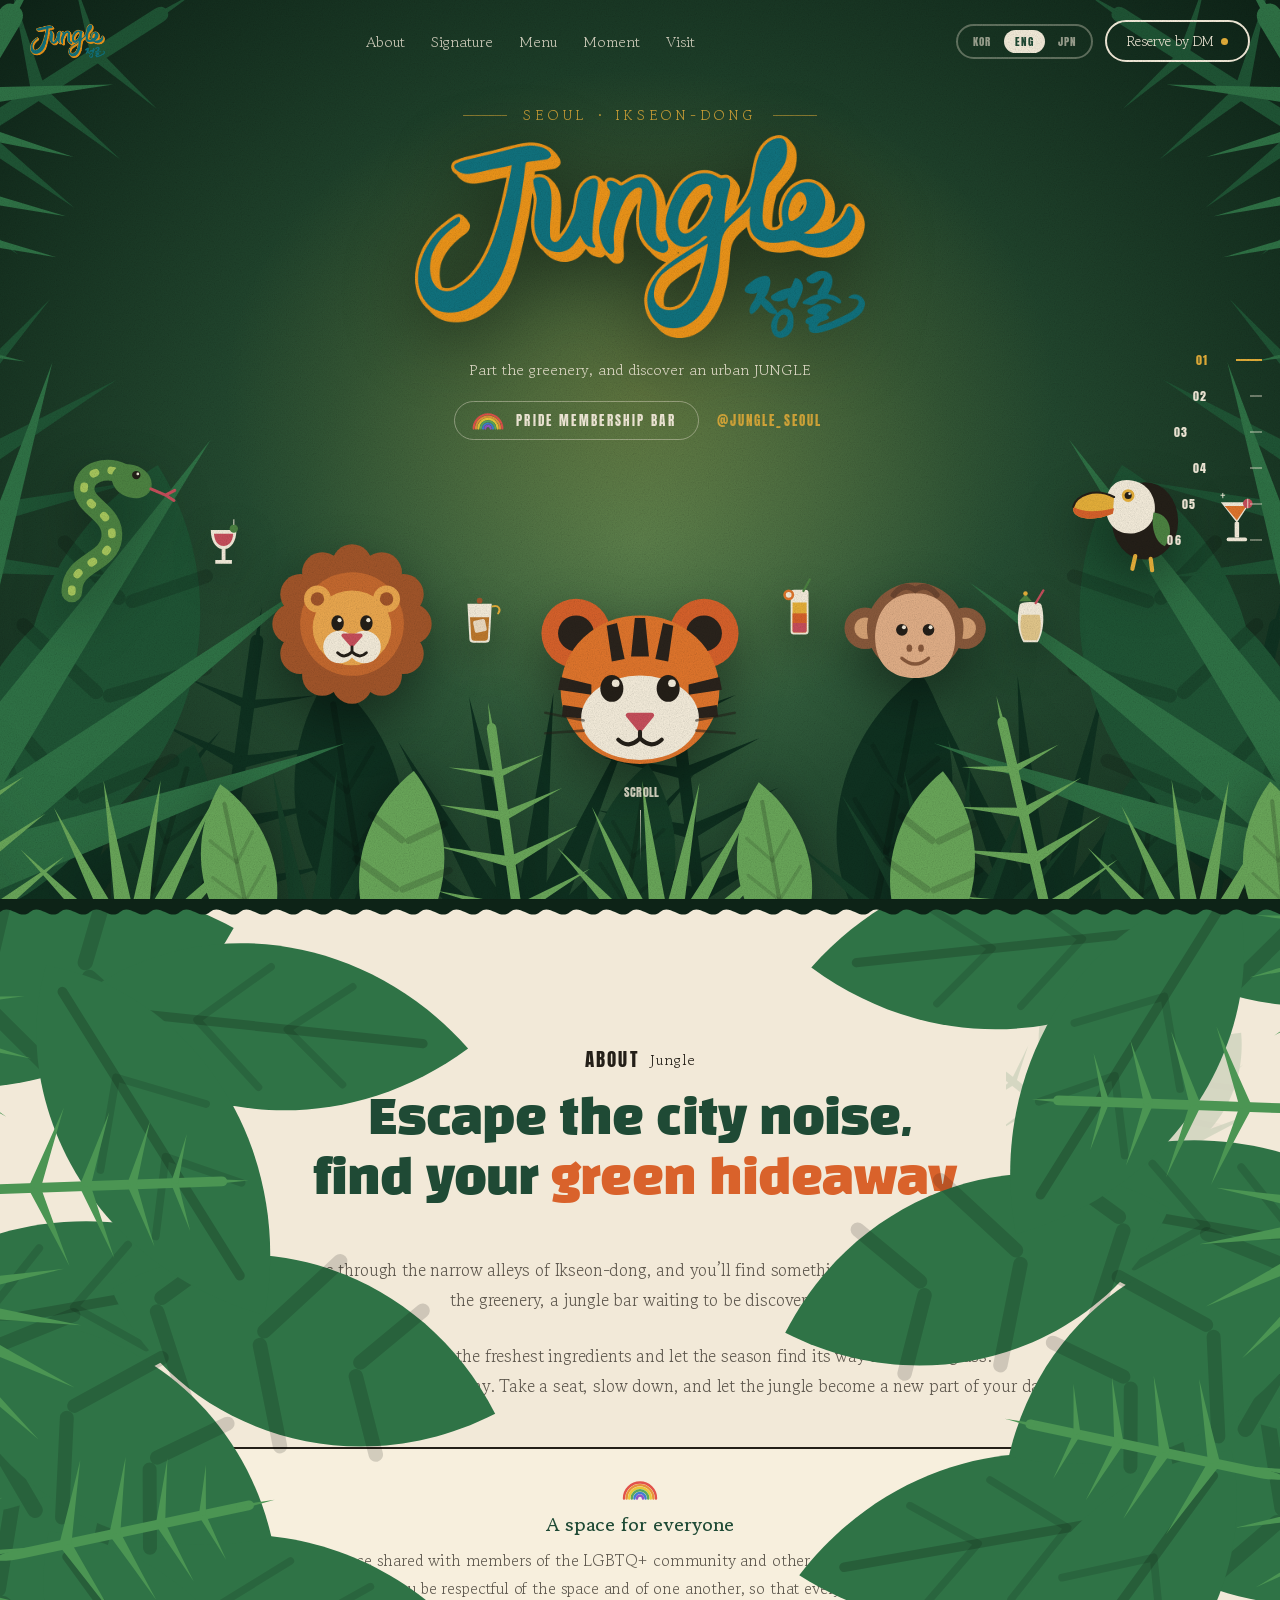
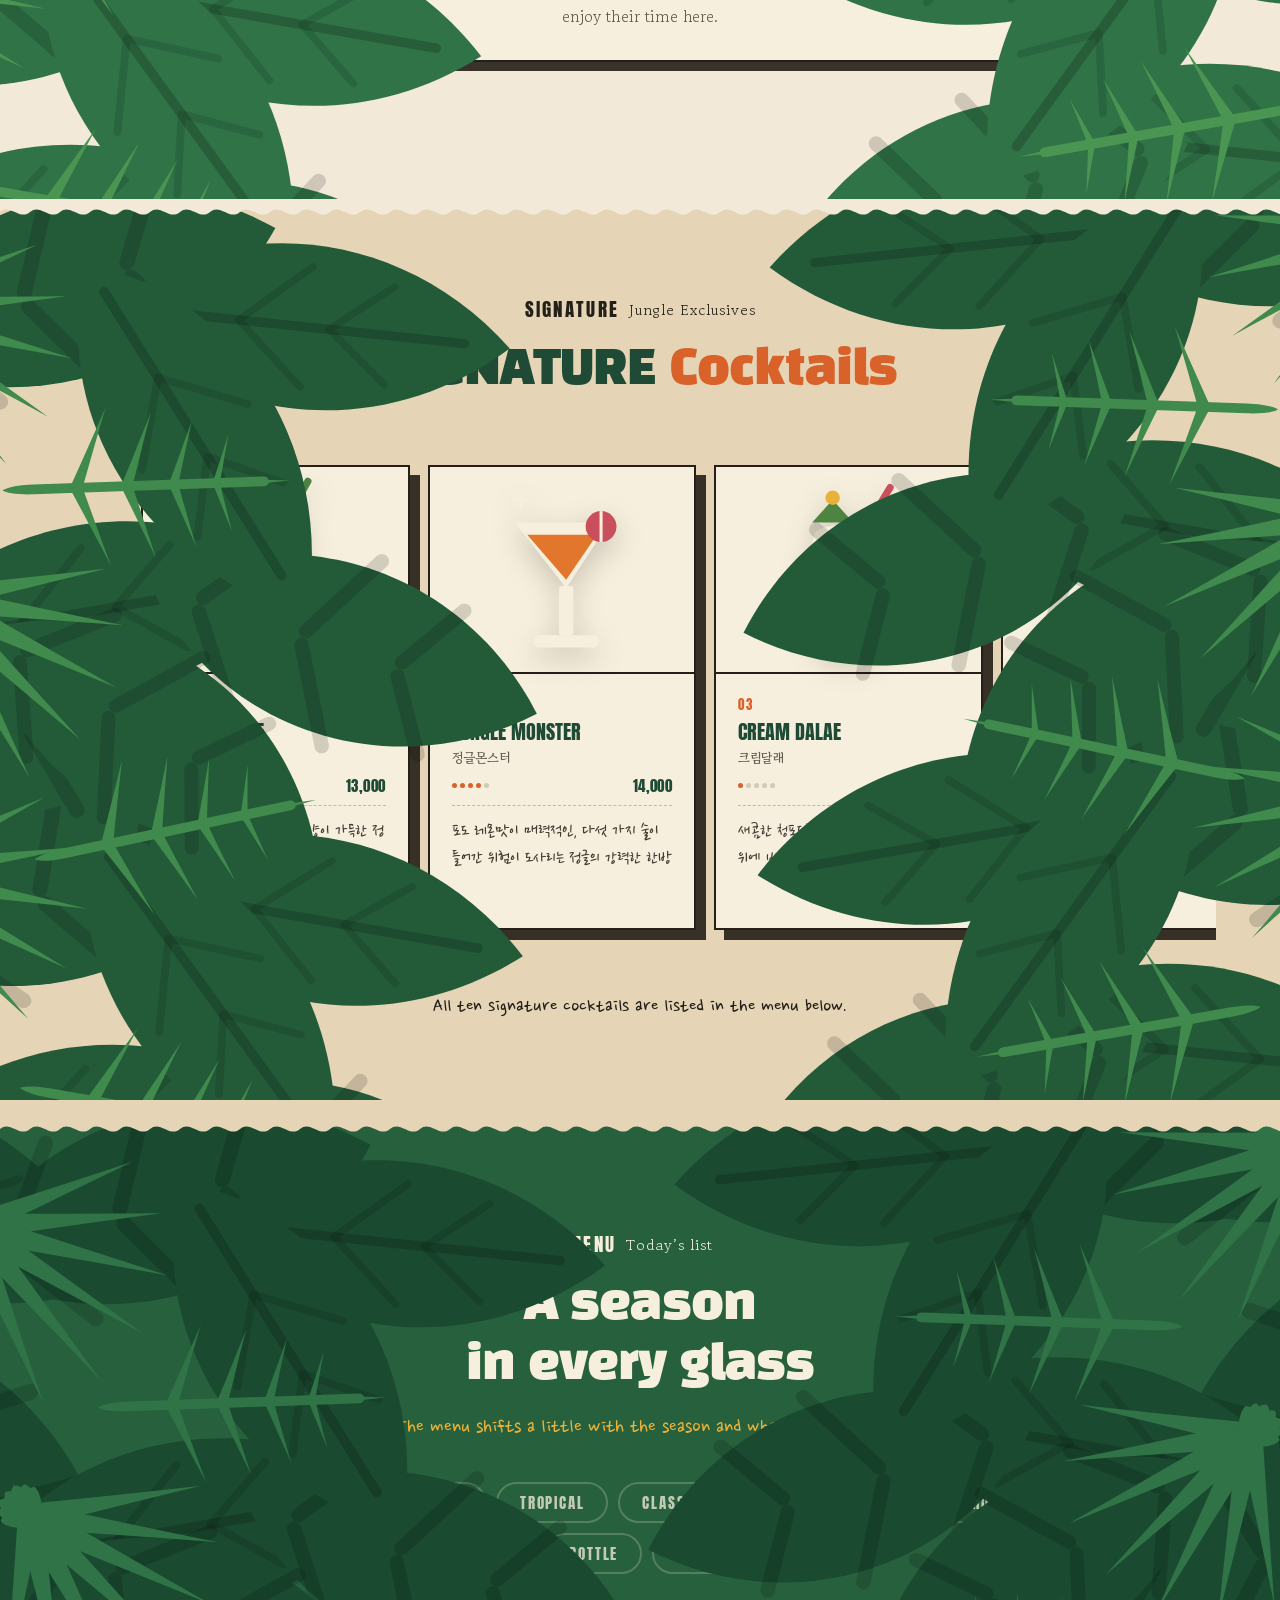
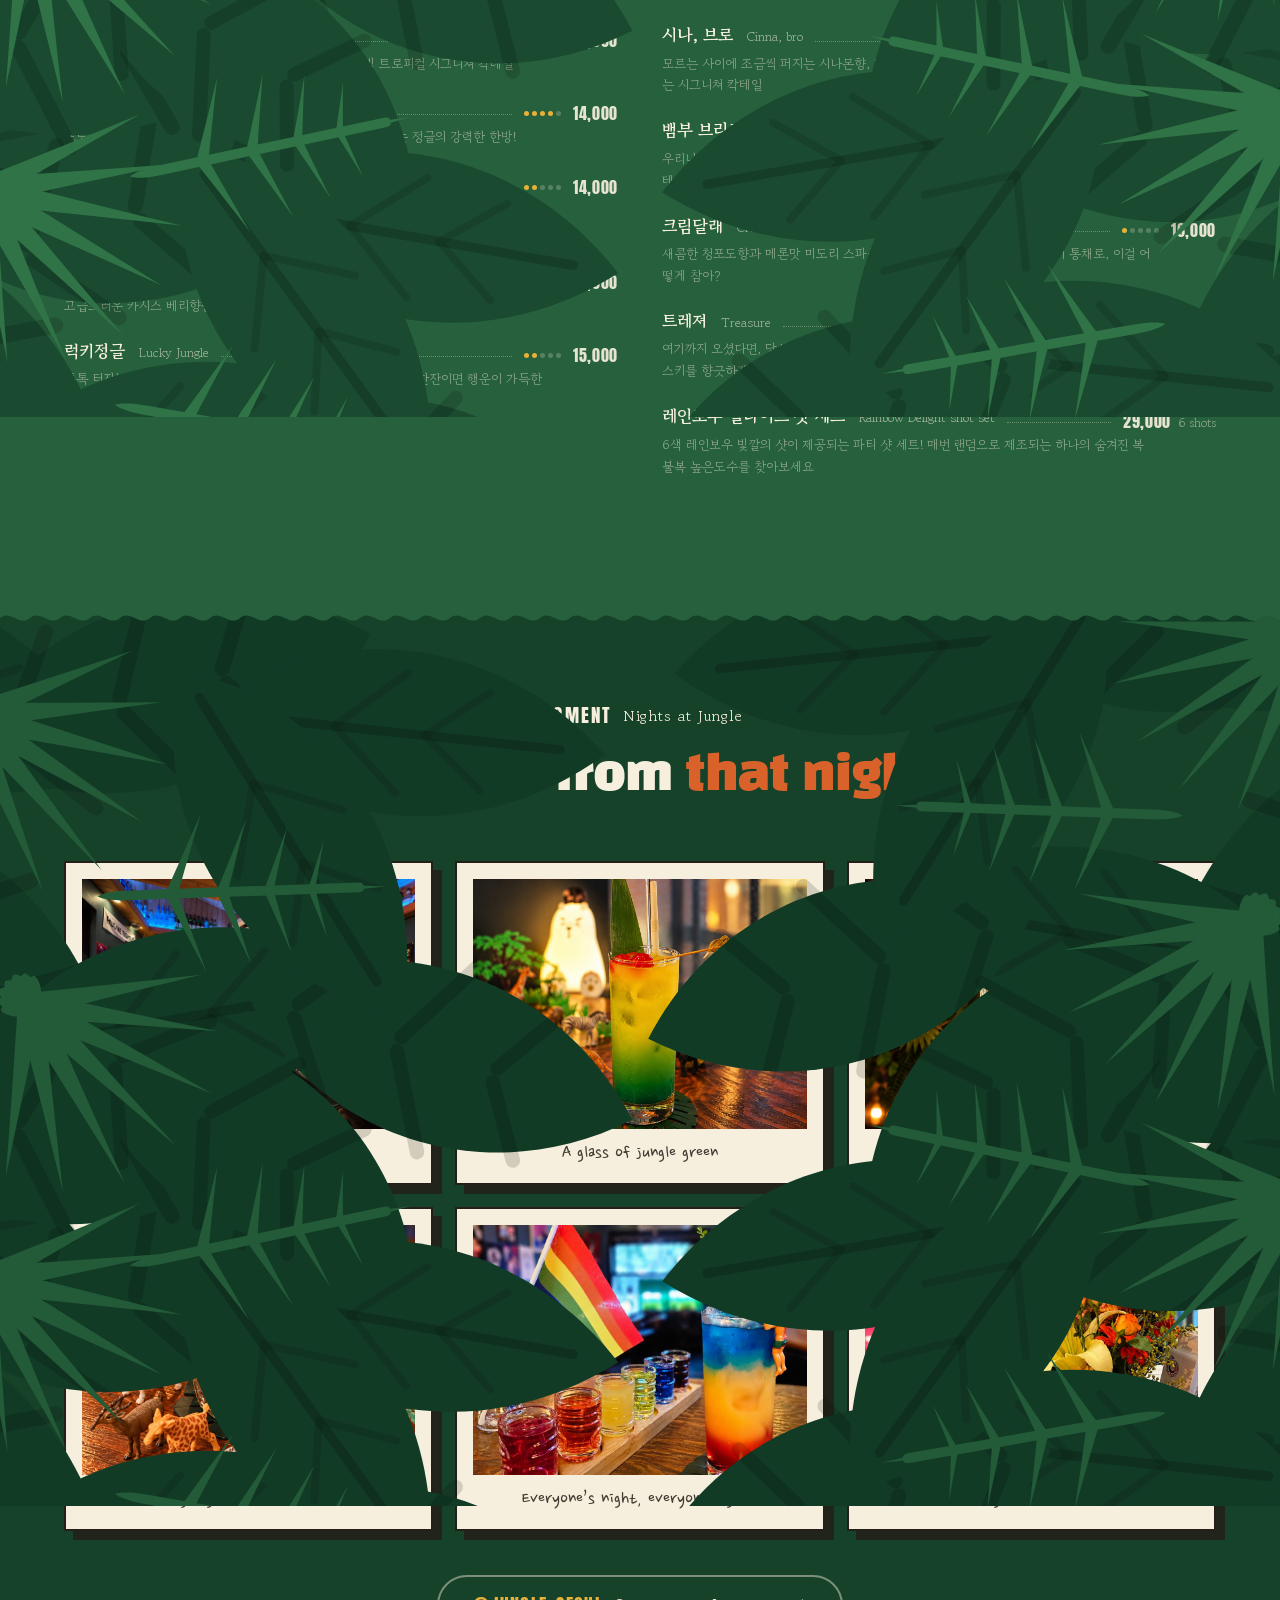
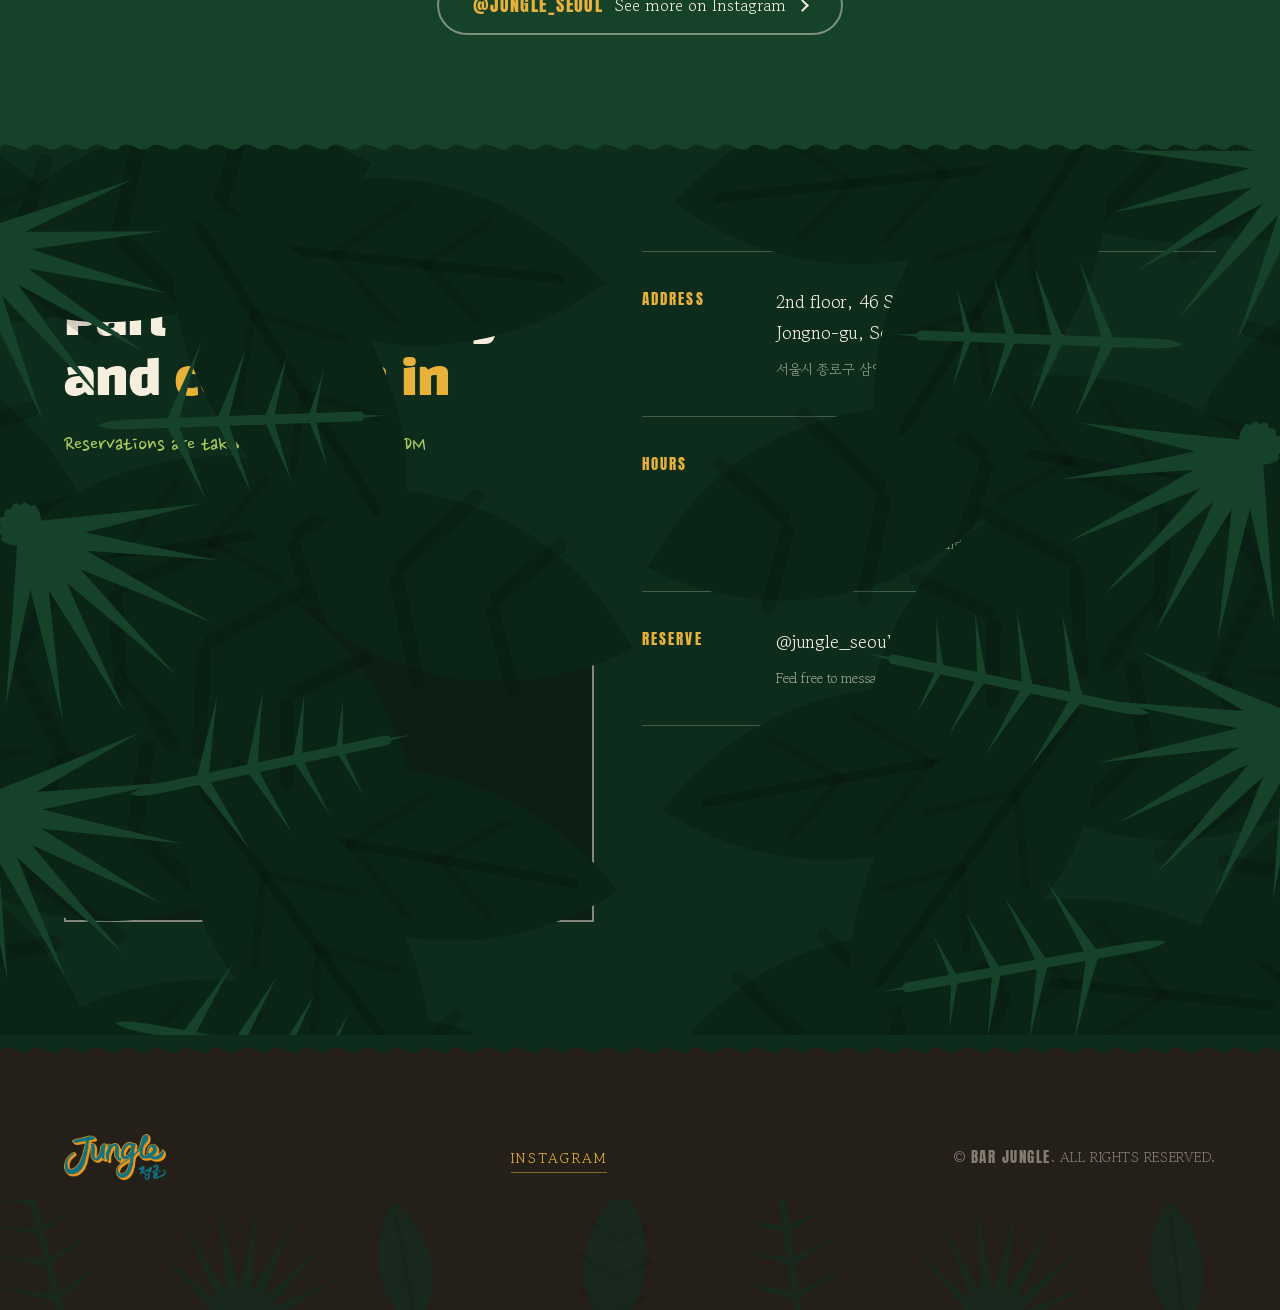
==== index.html @ 6f5f05a0 "히어로 수풀이 잘려 보이던 것 수정 원인이 두 가지였다.  1) 갈라지는 수풀 패널(.heb_leaf)이 제 SVG 박스 경계에서 내용을 잘라 냈다.    패널이 기울어 있어 그 " ====
<!DOCTYPE html>
<html lang="ko">
<head>
	<meta charset="utf-8">
	<meta name="viewport" content="width=device-width, initial-scale=1.0">
	<title>BAR JUNGLE 바 정글 | 익선동 칵테일 바</title>
	<meta name="description" content="서울 익선동 골목 끝, 도심 속 정글. 시그니처 칵테일과 늦은 밤의 초록빛 아지트 BAR JUNGLE.">
	<meta property="og:title" content="BAR JUNGLE 바 정글 | 익선동 칵테일 바">
	<meta property="og:description" content="풀숲을 헤치고 들어오세요. 서울 익선동 칵테일 바 BAR JUNGLE.">
	<meta property="og:type" content="website">
	<meta property="og:site_name" content="BAR JUNGLE">
	<meta property="og:locale" content="ko_KR">
	<meta property="og:url" content="https://shinbumsun.github.io/bar-jungle/">
	<meta property="og:image" content="https://shinbumsun.github.io/bar-jungle/images/og.jpg">
	<meta property="og:image:width" content="1200">
	<meta property="og:image:height" content="630">
	<meta property="og:image:alt" content="정글 속 호랑이와 칵테일 일러스트, BAR JUNGLE">
	<meta name="twitter:card" content="summary_large_image">
	<meta name="twitter:image" content="https://shinbumsun.github.io/bar-jungle/images/og.jpg">
	<link rel="icon" type="image/png" sizes="32x32" href="./images/favicon-32.png">
	<link rel="icon" type="image/svg+xml" href="./images/favicon.svg">
	<link rel="apple-touch-icon" href="./images/apple-touch-icon.png">
	<meta name="theme-color" content="#0d2317">
	<link rel="preconnect" href="https://fonts.googleapis.com">
	<link rel="preconnect" href="https://fonts.gstatic.com" crossorigin>
	<link href="https://fonts.googleapis.com/css2?family=Anton&family=Black+Han+Sans&family=Gowun+Batang:wght@400;700&family=Nanum+Pen+Script&display=swap" rel="stylesheet">
	<link rel="stylesheet" href="./css/init.css">
	<link rel="stylesheet" href="./css/layout.css">
	<script>
	/* 화면 높이 고정
	   모바일에서 주소창이 접히고 펴지면 보이는 높이가 계속 바뀐다. 그대로 두면
	   섹션 높이가 따라 움직여 화면이 들썩이므로, 처음 잰 값을 --vh 에 박아 두고
	   가로폭이나 방향이 실제로 바뀔 때만 다시 잰다. 첫 페인트 전에 정해야
	   깜빡임이 없어서 CSS 바로 뒤에 인라인으로 둔다. */
	(function () {
		var de = document.documentElement, lastW = -1;
		/* 주소창이 있는 건 터치 기기뿐이다. 데스크톱은 창을 세로로 줄이면
		   그대로 따라가야 하므로 고정하지 않는다. */
		var touch = window.matchMedia && window.matchMedia('(pointer: coarse)').matches;
		function pin(force) {
			var w = window.innerWidth, h = window.innerHeight;
			if (!h) { return; }
			if (touch && !force && w === lastW) { return; }	/* 높이만 바뀐 건 주소창이므로 무시 */
			lastW = w;
			de.style.setProperty('--vh', (h / 100) + 'px');
		}
		pin(true);
		window.addEventListener('resize', function () { pin(false); }, { passive: true });
		window.addEventListener('orientationchange', function () {
			window.setTimeout(function () { pin(true); }, 260);
		}, { passive: true });
	})();
	</script>
</head>
<body>

<!-- SVG Defs S : 종이컷 스타일 잎사귀 원본 -->
<svg class="svg_defs" aria-hidden="true" focusable="false">
	<defs>
		<!-- 잎 한 장. y=0 위쪽 윤곽은 그대로 두고 밑동만 뾰족하게 마무리한다.
		     밑동이 평평하면 수풀이 갈라져 밑동이 드러날 때 칼로 자른 것처럼 보인다. -->
		<path id="lf_blade" d="M-7,0 Q-3,-52 0,-100 Q3,-52 7,0 C6,10 3,16 0,17 C-3,16 -6,10 -7,0 Z"></path>
		<!-- 줄기에 붙는 작은 잎. 밑동이 줄기에 가려지므로 뾰족하게 만들면
		     꼬리가 줄기 반대편으로 삐져나온다. 그래서 평평한 원래 모양을 쓴다. -->
		<path id="lf_leaflet" d="M-7,0 Q-3,-52 0,-100 Q3,-52 7,0 Z"></path>
		<g id="lf_palm">
			<use href="#lf_blade" transform="rotate(-54) scale(0.86)"></use>
			<use href="#lf_blade" transform="rotate(-36) scale(0.94)"></use>
			<use href="#lf_blade" transform="rotate(-18)"></use>
			<use href="#lf_blade"></use>
			<use href="#lf_blade" transform="rotate(18)"></use>
			<use href="#lf_blade" transform="rotate(36) scale(0.94)"></use>
			<use href="#lf_blade" transform="rotate(54) scale(0.86)"></use>
		</g>
		<g id="lf_oval">
			<path d="M0,0 C-27,-24 -31,-72 0,-106 C31,-72 27,-24 0,0 Z"></path>
			<path d="M0,-8 L0,-94" fill="none" stroke="rgba(0,0,0,0.18)" stroke-width="2.5" stroke-linecap="round"></path>
			<path d="M0,-34 L-16,-52 M0,-34 L16,-52 M0,-58 L-13,-74 M0,-58 L13,-74" fill="none" stroke="rgba(0,0,0,0.12)" stroke-width="2" stroke-linecap="round"></path>
		</g>
		<g id="lf_frond">
			<path d="M0,-121 C1.6,-121 2.5,-120 2.5,-118 L2.5,0 C2.5,8 1.4,14 0,16 C-1.4,14 -2.5,8 -2.5,0 L-2.5,-118 C-2.5,-120 -1.6,-121 0,-121 Z"></path>
			<use href="#lf_leaflet" transform="translate(0,-22) rotate(68) scale(0.44)"></use>
			<use href="#lf_leaflet" transform="translate(0,-22) rotate(-68) scale(0.44)"></use>
			<use href="#lf_leaflet" transform="translate(0,-48) rotate(70) scale(0.4)"></use>
			<use href="#lf_leaflet" transform="translate(0,-48) rotate(-70) scale(0.4)"></use>
			<use href="#lf_leaflet" transform="translate(0,-72) rotate(72) scale(0.34)"></use>
			<use href="#lf_leaflet" transform="translate(0,-72) rotate(-72) scale(0.34)"></use>
			<use href="#lf_leaflet" transform="translate(0,-94) rotate(74) scale(0.26)"></use>
			<use href="#lf_leaflet" transform="translate(0,-94) rotate(-74) scale(0.26)"></use>
			<use href="#lf_leaflet" transform="translate(0,-112) scale(0.2)"></use>
		</g>
		<g id="lf_split">
			<path d="M0,0 C-30,-26 -34,-78 0,-112 C34,-78 30,-26 0,0 Z"></path>
			<path d="M-2,-14 L-24,-30 M2,-14 L24,-30 M-2,-44 L-27,-58 M2,-44 L27,-58 M-2,-72 L-21,-84 M2,-72 L21,-84" fill="none" stroke="rgba(0,0,0,0.15)" stroke-width="4" stroke-linecap="round"></path>
		</g>
		<g id="ck1">
<path d="M34,54 L126,54 L84,118 Z" fill="#f7efdd"></path>
							<path d="M46,66 L114,66 L84,110 Z" fill="#e2762c"></path>
							<rect x="77" y="116" width="14" height="48" rx="3" fill="#f7efdd"></rect>
							<rect x="52" y="164" width="64" height="12" rx="6" fill="#f7efdd"></rect>
							<circle cx="118" cy="58" r="15" fill="#c94f5c"></circle>
							<path d="M118,43 L118,73" stroke="#f7efdd" stroke-width="3"></path>
							<path d="M40,40 L40,26 M34,32 L46,32" stroke="#f7efdd" stroke-width="3" stroke-linecap="round"></path>
		</g>
		<g id="ck2">
<path d="M42,62 L118,62 L112,172 C112,180 106,184 98,184 L62,184 C54,184 48,180 48,172 Z" fill="#f7efdd"></path>
							<path d="M50,104 L110,104 L106,168 C106,174 102,177 96,177 L64,177 C58,177 54,174 54,168 Z" fill="#c07a2c"></path>
							<rect x="62" y="112" width="38" height="38" rx="6" transform="rotate(-12 81 131)" fill="#f7efdd" opacity="0.85"></rect>
							<path d="M120,70 C140,64 148,80 138,92" fill="none" stroke="#e8b13a" stroke-width="6" stroke-linecap="round"></path>
							<circle cx="80" cy="52" r="9" fill="#a3562a"></circle>
		</g>
		<g id="ck3">
<path d="M46,66 C34,108 42,158 58,182 L102,182 C118,158 126,108 114,66 Z" fill="#f7efdd"></path>
							<path d="M52,96 C44,130 50,160 60,176 L100,176 C110,160 116,130 108,96 Z" fill="#e5c98c"></path>
							<ellipse cx="80" cy="66" rx="34" ry="10" fill="#f7efdd"></ellipse>
							<path d="M96,60 L120,20" stroke="#c94f5c" stroke-width="7" stroke-linecap="round"></path>
							<path d="M44,54 L64,32 L84,54 Z" fill="#4d8442"></path>
							<circle cx="64" cy="30" r="7" fill="#e8b13a"></circle>
		</g>
		<g id="ck4">
<rect x="52" y="46" width="56" height="140" rx="10" fill="#f7efdd"></rect>
							<path d="M58,86 L102,86 L102,174 C102,178 99,180 95,180 L65,180 C61,180 58,178 58,174 Z" fill="#e8b13a"></path>
							<path d="M58,120 L102,120 L102,150 L58,150 Z" fill="#d9622b"></path>
							<path d="M58,150 L102,150 L102,174 C102,178 99,180 95,180 L65,180 C61,180 58,178 58,174 Z" fill="#c94f5c"></path>
							<path d="M92,50 L112,14" stroke="#4d8442" stroke-width="7" stroke-linecap="round"></path>
							<circle cx="46" cy="62" r="17" fill="#e2762c"></circle>
							<circle cx="46" cy="62" r="9" fill="#f7efdd"></circle>
		</g>
			<g id="ck5">
			<path d="M34,96 L58,96 L55,150 C55,156 51,159 46,159 C41,159 37,156 37,150 Z" fill="#f7efdd"></path>
			<path d="M36,116 L56,116 L53,148 C53,152 50,154 46,154 C42,154 39,152 39,148 Z" fill="#c94f5c"></path>
			<path d="M68,88 L92,88 L89,150 C89,156 85,159 80,159 C75,159 71,156 71,150 Z" fill="#f7efdd"></path>
			<path d="M70,110 L90,110 L87,148 C87,152 84,154 80,154 C76,154 73,152 73,148 Z" fill="#e8b13a"></path>
			<path d="M102,96 L126,96 L123,150 C123,156 119,159 114,159 C109,159 105,156 105,150 Z" fill="#f7efdd"></path>
			<path d="M104,116 L124,116 L121,148 C121,152 118,154 114,154 C110,154 107,152 107,148 Z" fill="#2f7346"></path>
			<rect x="22" y="162" width="116" height="12" rx="4" fill="#f7efdd"></rect>
		</g>
		<g id="ck6">
			<path d="M40,56 L120,56 C120,92 104,112 86,116 L86,150 L106,150 L106,162 L54,162 L54,150 L74,150 L74,116 C56,112 40,92 40,56 Z" fill="#f7efdd"></path>
			<path d="M50,68 L110,68 C108,94 96,106 80,106 C64,106 52,94 50,68 Z" fill="#c94f5c"></path>
			<circle cx="112" cy="52" r="13" fill="#4d8442"></circle>
			<path d="M112,39 L112,24" stroke="#f7efdd" stroke-width="3" stroke-linecap="round"></path>
		</g>
</defs>
</svg>
<!-- SVG Defs E -->

<div id="wrap">

	<i class="jg_shade" aria-hidden="true"></i>

	<!-- Header S -->
	<header id="header">
		<h1 class="h_logo"><a href="#hero" title="BAR JUNGLE_메인으로"><img src="./images/logo_jungle.png" alt="BAR JUNGLE 정글"></a></h1>
		<nav class="h_gnb">
			<ul class="hg_list">
				<li class="hgl_item"><a href="#about" title="Menu_소개"><span data-i18n="nav.about">소개</span></a></li>
				<li class="hgl_item"><a href="#signature" title="Menu_시그니처"><span data-i18n="nav.signature">시그니처</span></a></li>
				<li class="hgl_item"><a href="#menu" title="Menu_메뉴"><span data-i18n="nav.menu">메뉴</span></a></li>
				<li class="hgl_item"><a href="#moment" title="Menu_모먼트"><span data-i18n="nav.moment">모먼트</span></a></li>
				<li class="hgl_item"><a href="#visit" title="Menu_오시는 길"><span data-i18n="nav.visit">오시는 길</span></a></li>
			</ul>
		</nav>
		<div class="h_util">
			<div class="h_lang" role="group" aria-label="Language">
				<button type="button" class="hl_btn on" data-lang="ko" title="Language_한국어">KOR</button>
				<button type="button" class="hl_btn" data-lang="en" title="Language_English">ENG</button>
				<button type="button" class="hl_btn" data-lang="ja" title="Language_日本語">JPN</button>
			</div>
			<a href="https://www.instagram.com/jungle_seoul/" class="h_book" target="_blank" rel="noopener" title="Reserve_인스타그램 DM 예약"><span data-i18n="nav.book">예약 DM</span><i></i></a>
		</div>
		<button type="button" class="h_toggle" title="Menu_모바일 메뉴 열기"><i></i><i></i><i></i><span class="blind">메뉴 열기</span></button>
	</header>
	<!-- Header E -->

	<!-- Depth Nav S -->
	<nav id="depth" aria-label="정글 깊이 이동">
		<ul class="d_list">
			<li class="dl_item on"><a href="#hero" title="Depth_입구"><em class="font">01</em><span>입구</span><i></i></a></li>
			<li class="dl_item"><a href="#about" title="Depth_소개"><em class="font">02</em><span>소개</span><i></i></a></li>
			<li class="dl_item"><a href="#signature" title="Depth_시그니처"><em class="font">03</em><span>시그니처</span><i></i></a></li>
			<li class="dl_item"><a href="#menu" title="Depth_메뉴"><em class="font">04</em><span>메뉴</span><i></i></a></li>
			<li class="dl_item"><a href="#moment" title="Depth_모먼트"><em class="font">05</em><span>모먼트</span><i></i></a></li>
			<li class="dl_item"><a href="#visit" title="Depth_오시는 길"><em class="font">06</em><span>오시는 길</span><i></i></a></li>
		</ul>
	</nav>
	<!-- Depth Nav E -->

	<!-- Hero S : 풀숲이 열리며 동물이 등장 -->
	<section id="hero" data-tone="dark">
		<div class="he_sky"></div>

		<!-- 안쪽 깊은 숲 S -->
		<svg class="he_far" viewBox="0 0 1600 900" preserveAspectRatio="xMidYMax slice" aria-hidden="true">
			<g class="lfc0">
				<use href="#lf_palm" transform="translate(90,930) rotate(-14) scale(3.6)"></use>
				<use href="#lf_frond" transform="translate(280,960) rotate(8) scale(3.2)"></use>
				<use href="#lf_oval" transform="translate(470,940) rotate(-9) scale(3)"></use>
				<use href="#lf_palm" transform="translate(660,975) rotate(6) scale(3.3)"></use>
				<use href="#lf_frond" transform="translate(880,960) rotate(-7) scale(3)"></use>
				<use href="#lf_oval" transform="translate(1080,945) rotate(11) scale(3.1)"></use>
				<use href="#lf_palm" transform="translate(1290,965) rotate(-5) scale(3.4)"></use>
				<use href="#lf_frond" transform="translate(1490,935) rotate(13) scale(3.2)"></use>
			</g>
			<g class="lfc1">
				<use href="#lf_oval" transform="translate(180,975) rotate(16) scale(2.6)"></use>
				<use href="#lf_palm" transform="translate(400,990) rotate(-11) scale(2.5)"></use>
				<use href="#lf_oval" transform="translate(770,985) rotate(9) scale(2.4)"></use>
				<use href="#lf_palm" transform="translate(1180,995) rotate(-13) scale(2.6)"></use>
				<use href="#lf_oval" transform="translate(1400,980) rotate(7) scale(2.5)"></use>
			</g>
		</svg>
		<!-- 안쪽 깊은 숲 E -->

		<!-- 동물 등장 S -->
		<div class="he_animals">

			<div class="hea_item snake" data-animal="snake">
				<svg viewBox="0 0 200 200" aria-hidden="true">
					<path d="M44,186 C44,146 92,150 96,116 C100,82 58,76 60,50 C62,30 88,22 110,32" fill="none" stroke="#4d8442" stroke-width="27" stroke-linecap="round"></path>
					<path d="M44,186 C44,146 92,150 96,116 C100,82 58,76 60,50 C62,30 88,22 110,32" fill="none" stroke="#a9c95d" stroke-width="10" stroke-linecap="round" stroke-dasharray="3 21"></path>
					<ellipse cx="122" cy="42" rx="27" ry="21" transform="rotate(24 122 42)" fill="#4d8442"></ellipse>
					<circle cx="128" cy="34" r="5.5" fill="#241f18"></circle>
					<circle cx="130" cy="32.5" r="1.8" fill="#f7efdd"></circle>
					<path d="M147,52 L166,60 M166,60 L178,54 M166,60 L177,67" fill="none" stroke="#c94f5c" stroke-width="4" stroke-linecap="round"></path>
				</svg>
			</div>

			<div class="hea_item lion" data-animal="lion">
				<svg viewBox="0 0 200 200" aria-hidden="true">
					<g fill="#a3562a">
						<circle cx="162" cy="100" r="21"></circle><circle cx="153.7" cy="131" r="21"></circle><circle cx="131" cy="153.7" r="21"></circle><circle cx="100" cy="162" r="21"></circle><circle cx="69" cy="153.7" r="21"></circle><circle cx="46.3" cy="131" r="21"></circle><circle cx="38" cy="100" r="21"></circle><circle cx="46.3" cy="69" r="21"></circle><circle cx="69" cy="46.3" r="21"></circle><circle cx="100" cy="38" r="21"></circle><circle cx="131" cy="46.3" r="21"></circle><circle cx="153.7" cy="69" r="21"></circle>
					</g>
					<circle cx="100" cy="100" r="54" fill="#c76a2f"></circle>
					<circle cx="64" cy="74" r="14" fill="#eda94f"></circle><circle cx="136" cy="74" r="14" fill="#eda94f"></circle>
					<circle cx="64" cy="74" r="7" fill="#a3562a"></circle><circle cx="136" cy="74" r="7" fill="#a3562a"></circle>
					<ellipse cx="100" cy="104" rx="41" ry="39" fill="#eda94f"></ellipse>
					<circle cx="87" cy="124" r="17" fill="#f7efdd"></circle><circle cx="113" cy="124" r="17" fill="#f7efdd"></circle>
					<ellipse cx="85" cy="99" rx="6.5" ry="8" fill="#241f18"></ellipse><ellipse cx="115" cy="99" rx="6.5" ry="8" fill="#241f18"></ellipse>
					<circle cx="87" cy="96" r="2.2" fill="#f7efdd"></circle><circle cx="117" cy="96" r="2.2" fill="#f7efdd"></circle>
					<path d="M91,112 L109,112 L100,122 Z" fill="#c94f5c" stroke="#c94f5c" stroke-width="4" stroke-linejoin="round"></path>
					<path d="M100,124 L100,129 M100,129 Q92,137 85,130 M100,129 Q108,137 115,130" fill="none" stroke="#241f18" stroke-width="3" stroke-linecap="round"></path>
				</svg>
			</div>

			<div class="hea_item tiger" data-animal="tiger">
				<svg viewBox="0 0 200 200" aria-hidden="true">
					<circle cx="50" cy="62" r="27" fill="#d9622b"></circle><circle cx="150" cy="62" r="27" fill="#d9622b"></circle>
					<circle cx="50" cy="62" r="14" fill="#2a231c"></circle><circle cx="150" cy="62" r="14" fill="#2a231c"></circle>
					<ellipse cx="100" cy="106" rx="62" ry="58" fill="#e2762c"></ellipse>
					<g fill="#2a231c">
						<path d="M96,50 L104,50 L107,80 L93,80 Z"></path>
						<path d="M74,56 L82,54 L88,82 L78,84 Z"></path>
						<path d="M126,56 L118,54 L112,82 L122,84 Z"></path>
						<path d="M38,96 L62,102 L62,110 L36,106 Z"></path>
						<path d="M40,118 L60,121 L59,129 L39,127 Z"></path>
						<path d="M162,96 L138,102 L138,110 L164,106 Z"></path>
						<path d="M160,118 L140,121 L141,129 L161,127 Z"></path>
					</g>
					<ellipse cx="100" cy="128" rx="46" ry="33" fill="#f7efdd"></ellipse>
					<ellipse cx="78" cy="105" rx="9" ry="10.5" fill="#241f18"></ellipse><ellipse cx="122" cy="105" rx="9" ry="10.5" fill="#241f18"></ellipse>
					<circle cx="81" cy="101" r="3" fill="#f7efdd"></circle><circle cx="125" cy="101" r="3" fill="#f7efdd"></circle>
					<path d="M91,126 L109,126 L100,137 Z" fill="#c94f5c" stroke="#c94f5c" stroke-width="4" stroke-linejoin="round"></path>
					<path d="M100,139 L100,144 M100,144 Q91,153 83,145 M100,144 Q109,153 117,145" fill="none" stroke="#241f18" stroke-width="3.2" stroke-linecap="round"></path>
					<path d="M56,130 L26,124 M56,138 L26,140 M144,130 L174,124 M144,138 L174,140" fill="none" stroke="#241f18" stroke-width="2" stroke-linecap="round" opacity="0.55"></path>
				</svg>
			</div>

			<div class="hea_item monkey" data-animal="monkey">
				<svg viewBox="0 0 200 200" aria-hidden="true">
					<circle cx="40" cy="100" r="25" fill="#8a5a3c"></circle><circle cx="160" cy="100" r="25" fill="#8a5a3c"></circle>
					<circle cx="40" cy="100" r="13" fill="#d9a476"></circle><circle cx="160" cy="100" r="13" fill="#d9a476"></circle>
					<ellipse cx="100" cy="100" rx="58" ry="55" fill="#8a5a3c"></ellipse>
					<path d="M100,58 C136,58 150,88 148,116 C146,146 126,160 100,160 C74,160 54,146 52,116 C50,88 64,58 100,58 Z" fill="#e3b088"></path>
					<circle cx="84" cy="102" r="7" fill="#241f18"></circle><circle cx="116" cy="102" r="7" fill="#241f18"></circle>
					<circle cx="86.5" cy="99" r="2.4" fill="#f7efdd"></circle><circle cx="118.5" cy="99" r="2.4" fill="#f7efdd"></circle>
					<ellipse cx="93" cy="124" rx="3.4" ry="4.4" fill="#8a5a3c"></ellipse><ellipse cx="107" cy="124" rx="3.4" ry="4.4" fill="#8a5a3c"></ellipse>
					<path d="M84,136 Q100,150 116,136" fill="none" stroke="#8a5a3c" stroke-width="4" stroke-linecap="round"></path>
					<path d="M74,60 Q86,44 100,54 Q114,44 126,60" fill="none" stroke="#6d4630" stroke-width="7" stroke-linecap="round"></path>
				</svg>
			</div>

			<div class="hea_item toucan" data-animal="toucan">
				<svg viewBox="0 0 200 200" aria-hidden="true">
					<ellipse cx="118" cy="122" rx="47" ry="55" fill="#241f18"></ellipse>
					<path d="M92,64 C118,64 132,84 132,104 C132,126 116,140 96,140 C74,140 62,122 62,102 C62,80 72,64 92,64 Z" fill="#f7efdd"></path>
					<path d="M74,88 C46,74 20,86 16,102 C12,120 44,124 72,112 Z" fill="#e8b13a"></path>
					<path d="M74,104 C50,110 28,110 16,102 C12,120 44,124 72,112 Z" fill="#d9622b"></path>
					<path d="M74,88 C46,74 20,86 16,102" fill="none" stroke="#241f18" stroke-width="3" stroke-linecap="round"></path>
					<circle cx="94" cy="86" r="9" fill="#e8b13a"></circle>
					<circle cx="94" cy="86" r="5" fill="#241f18"></circle>
					<circle cx="96" cy="83.5" r="1.8" fill="#f7efdd"></circle>
					<path d="M130,110 C154,112 160,140 146,158 C132,152 126,130 130,110 Z" fill="#4d8442"></path>
					<path d="M104,172 L100,190 M126,176 L128,192" fill="none" stroke="#e8b13a" stroke-width="6" stroke-linecap="round"></path>
				</svg>
			</div>


			<div class="hea_drink d_snake"><svg viewBox="0 0 160 200" aria-hidden="true"><use href="#ck6"></use></svg></div>
			<div class="hea_drink d_lion"><svg viewBox="0 0 160 200" aria-hidden="true"><use href="#ck2"></use></svg></div>
			<div class="hea_drink d_tiger"><svg viewBox="0 0 160 200" aria-hidden="true"><use href="#ck4"></use></svg></div>
			<div class="hea_drink d_monkey"><svg viewBox="0 0 160 200" aria-hidden="true"><use href="#ck3"></use></svg></div>
			<div class="hea_drink d_toucan"><svg viewBox="0 0 160 200" aria-hidden="true"><use href="#ck1"></use></svg></div>
		</div>
		<!-- 동물 등장 E -->

		<!-- 히어로 타이틀 S -->
		<div class="he_title">
			<p class="het_eyebrow"><i></i><span>SEOUL · IKSEON-DONG</span><i></i></p>
			<h2 class="het_logo"><img src="./images/logo_jungle.png" alt="BAR JUNGLE 정글"></h2>
			<p class="het_sub" data-i18n="hero.sub">풀숲을 헤치면, 도심 한가운데 정글</p>
			<div class="het_row">
				<p class="het_pride">
					<svg class="hp_bow" viewBox="0 0 38 21" aria-hidden="true">
						<g fill="none" stroke-width="2.4" stroke-linecap="round">
							<path d="M3,19.5 A16,16 0 0 1 35,19.5" stroke="#e2524a"></path>
							<path d="M5.6,19.5 A13.4,13.4 0 0 1 32.4,19.5" stroke="#e8923a"></path>
							<path d="M8.2,19.5 A10.8,10.8 0 0 1 29.8,19.5" stroke="#e8c93a"></path>
							<path d="M10.8,19.5 A8.2,8.2 0 0 1 27.2,19.5" stroke="#5aa85a"></path>
							<path d="M13.4,19.5 A5.6,5.6 0 0 1 24.6,19.5" stroke="#3f7fd0"></path>
							<path d="M16,19.5 A3,3 0 0 1 22,19.5" stroke="#8f55c8"></path>
						</g>
					</svg>
					<span class="font">PRIDE MEMBERSHIP BAR</span>
				</p>
				<a href="https://www.instagram.com/jungle_seoul/" class="het_ig font" target="_blank" rel="noopener" title="Instagram_인스타그램">@JUNGLE_SEOUL</a>
			</div>
		</div>
		<!-- 히어로 타이틀 E -->

		<!-- 앞쪽 풀숲(좌우로 열림) S -->
		<div class="he_bush">
			<svg class="heb_leaf heb_l2" viewBox="0 0 600 1000" preserveAspectRatio="xMinYMax slice" aria-hidden="true">
				<g class="lfc2">
					<use href="#lf_palm" transform="translate(60,1010) rotate(14) scale(3.4)"></use>
					<use href="#lf_oval" transform="translate(210,1020) rotate(30) scale(3.2)"></use>
					<use href="#lf_frond" transform="translate(-10,820) rotate(38) scale(3)"></use>
					<use href="#lf_split" transform="translate(300,960) rotate(18) scale(2.9)"></use>
					<use href="#lf_palm" transform="translate(120,700) rotate(46) scale(2.8)"></use>
					<use href="#lf_oval" transform="translate(-30,540) rotate(58) scale(2.7)"></use>
					<use href="#lf_frond" transform="translate(160,420) rotate(62) scale(2.6)"></use>
					<use href="#lf_palm" transform="translate(-20,240) rotate(74) scale(2.6)"></use>
					<use href="#lf_oval" transform="translate(90,110) rotate(96) scale(2.4)"></use>
				</g>
			</svg>
			<svg class="heb_leaf heb_r2" viewBox="0 0 600 1000" preserveAspectRatio="xMaxYMax slice" aria-hidden="true">
				<g class="lfc2">
					<use href="#lf_palm" transform="translate(540,1010) rotate(-14) scale(3.4)"></use>
					<use href="#lf_oval" transform="translate(390,1020) rotate(-30) scale(3.2)"></use>
					<use href="#lf_frond" transform="translate(610,820) rotate(-38) scale(3)"></use>
					<use href="#lf_split" transform="translate(300,960) rotate(-18) scale(2.9)"></use>
					<use href="#lf_palm" transform="translate(480,700) rotate(-46) scale(2.8)"></use>
					<use href="#lf_oval" transform="translate(630,540) rotate(-58) scale(2.7)"></use>
					<use href="#lf_frond" transform="translate(440,420) rotate(-62) scale(2.6)"></use>
					<use href="#lf_palm" transform="translate(620,240) rotate(-74) scale(2.6)"></use>
					<use href="#lf_oval" transform="translate(510,110) rotate(-96) scale(2.4)"></use>
				</g>
			</svg>
			<svg class="heb_leaf heb_l1" viewBox="0 0 600 1000" preserveAspectRatio="xMinYMax slice" aria-hidden="true">
				<g class="lfc3">
					<use href="#lf_split" transform="translate(120,1030) rotate(10) scale(4.2)"></use>
					<use href="#lf_palm" transform="translate(330,1040) rotate(26) scale(4)"></use>
					<use href="#lf_oval" transform="translate(-20,900) rotate(34) scale(3.8)"></use>
					<use href="#lf_frond" transform="translate(240,760) rotate(40) scale(3.6)"></use>
					<use href="#lf_split" transform="translate(30,620) rotate(52) scale(3.5)"></use>
					<use href="#lf_palm" transform="translate(260,470) rotate(58) scale(3.4)"></use>
					<use href="#lf_oval" transform="translate(-40,340) rotate(70) scale(3.3)"></use>
					<use href="#lf_frond" transform="translate(190,180) rotate(84) scale(3.2)"></use>
					<use href="#lf_palm" transform="translate(-10,40) rotate(104) scale(3)"></use>
				</g>
				<g class="lfc4">
					<use href="#lf_oval" transform="translate(200,1000) rotate(-4) scale(2.6)"></use>
					<use href="#lf_frond" transform="translate(60,780) rotate(24) scale(2.4)"></use>
					<use href="#lf_oval" transform="translate(300,560) rotate(44) scale(2.3)"></use>
					<use href="#lf_frond" transform="translate(80,300) rotate(76) scale(2.2)"></use>
				</g>
			</svg>
			<svg class="heb_leaf heb_r1" viewBox="0 0 600 1000" preserveAspectRatio="xMaxYMax slice" aria-hidden="true">
				<g class="lfc3">
					<use href="#lf_split" transform="translate(480,1030) rotate(-10) scale(4.2)"></use>
					<use href="#lf_palm" transform="translate(270,1040) rotate(-26) scale(4)"></use>
					<use href="#lf_oval" transform="translate(620,900) rotate(-34) scale(3.8)"></use>
					<use href="#lf_frond" transform="translate(360,760) rotate(-40) scale(3.6)"></use>
					<use href="#lf_split" transform="translate(570,620) rotate(-52) scale(3.5)"></use>
					<use href="#lf_palm" transform="translate(340,470) rotate(-58) scale(3.4)"></use>
					<use href="#lf_oval" transform="translate(640,340) rotate(-70) scale(3.3)"></use>
					<use href="#lf_frond" transform="translate(410,180) rotate(-84) scale(3.2)"></use>
					<use href="#lf_palm" transform="translate(610,40) rotate(-104) scale(3)"></use>
				</g>
				<g class="lfc4">
					<use href="#lf_oval" transform="translate(400,1000) rotate(4) scale(2.6)"></use>
					<use href="#lf_frond" transform="translate(540,780) rotate(-24) scale(2.4)"></use>
					<use href="#lf_oval" transform="translate(300,560) rotate(-44) scale(2.3)"></use>
					<use href="#lf_frond" transform="translate(520,300) rotate(-76) scale(2.2)"></use>
				</g>
			</svg>
			<div class="heb_eyes">
				<i class="hebe_pair p1"></i><i class="hebe_pair p2"></i><i class="hebe_pair p3"></i><i class="hebe_pair p4"></i>
			</div>
		</div>
		<!-- 앞쪽 풀숲(좌우로 열림) E -->

		<!-- 바닥 수풀(고정) S -->
		<svg class="he_front" viewBox="0 0 1600 320" preserveAspectRatio="xMidYMax slice" aria-hidden="true">
			<g class="lfc5">
				<use href="#lf_frond" transform="translate(40,340) rotate(-16) scale(2.4)"></use>
				<use href="#lf_palm" transform="translate(190,350) rotate(9) scale(2.2)"></use>
				<use href="#lf_oval" transform="translate(340,345) rotate(-12) scale(2)"></use>
				<use href="#lf_split" transform="translate(500,355) rotate(7) scale(2.1)"></use>
				<use href="#lf_frond" transform="translate(660,340) rotate(-8) scale(2.3)"></use>
				<use href="#lf_palm" transform="translate(830,352) rotate(11) scale(2.2)"></use>
				<use href="#lf_oval" transform="translate(980,344) rotate(-10) scale(2)"></use>
				<use href="#lf_split" transform="translate(1140,356) rotate(6) scale(2.1)"></use>
				<use href="#lf_frond" transform="translate(1300,340) rotate(-13) scale(2.4)"></use>
				<use href="#lf_palm" transform="translate(1470,350) rotate(10) scale(2.2)"></use>
				<use href="#lf_oval" transform="translate(1580,345) rotate(-6) scale(2)"></use>
			</g>
		</svg>
		<!-- 바닥 수풀(고정) E -->

		<a href="#about" class="he_scroll" title="Scroll_아래로 내리기"><span class="font">SCROLL</span><i></i></a>
	</section>
	<!-- Hero E -->

	<!-- About S -->
	<section id="about" class="sec torn" data-veil data-tone="light">
		<!-- 정글 베일 S -->
		<div class="sv_veil" aria-hidden="true">
			<div class="svv_side svv_l">
				<svg class="svl n1" viewBox="-35 -111 70 115"><use href="#lf_oval"></use></svg>
				<svg class="svl n2" viewBox="-38 -117 76 121"><use href="#lf_split"></use></svg>
				<svg class="svl n3" viewBox="-35 -111 70 115"><use href="#lf_oval"></use></svg>
				<svg class="svl n4" viewBox="-38 -117 76 121"><use href="#lf_split"></use></svg>
				<svg class="svl n5" viewBox="-35 -111 70 115"><use href="#lf_oval"></use></svg>
				<svg class="svl n6" viewBox="-38 -117 76 121"><use href="#lf_split"></use></svg>
				<svg class="svl n7" viewBox="-35 -111 70 115"><use href="#lf_oval"></use></svg>
				<svg class="svl n8" viewBox="-38 -117 76 121"><use href="#lf_split"></use></svg>
				<svg class="svl n9" viewBox="-35 -111 70 115"><use href="#lf_oval"></use></svg>
				<svg class="svl n10" viewBox="-38 -117 76 121"><use href="#lf_split"></use></svg>
				<svg class="svl n11" viewBox="-35 -111 70 115"><use href="#lf_oval"></use></svg>
				<svg class="svl n12" viewBox="-38 -117 76 121"><use href="#lf_split"></use></svg>
				<svg class="svl n19" viewBox="-35 -111 70 115"><use href="#lf_oval"></use></svg>
				<svg class="svl n20" viewBox="-38 -117 76 121"><use href="#lf_split"></use></svg>
				<svg class="svl n21" viewBox="-35 -111 70 115"><use href="#lf_oval"></use></svg>
				<svg class="svl n22" viewBox="-38 -117 76 121"><use href="#lf_split"></use></svg>
				<svg class="svl n13 b" viewBox="-76 -104 152 108"><use href="#lf_palm"></use></svg>
				<svg class="svl n14 b" viewBox="-50 -137 100 145"><use href="#lf_frond"></use></svg>
				<svg class="svl n15 b" viewBox="-76 -104 152 108"><use href="#lf_palm"></use></svg>
				<svg class="svl n16 b" viewBox="-50 -137 100 145"><use href="#lf_frond"></use></svg>
				<svg class="svl n17 b" viewBox="-76 -104 152 108"><use href="#lf_palm"></use></svg>
				<svg class="svl n18 b" viewBox="-50 -137 100 145"><use href="#lf_frond"></use></svg>
			</div>
			<div class="svv_side svv_r">
				<svg class="svl n1" viewBox="-35 -111 70 115"><use href="#lf_oval"></use></svg>
				<svg class="svl n2" viewBox="-38 -117 76 121"><use href="#lf_split"></use></svg>
				<svg class="svl n3" viewBox="-35 -111 70 115"><use href="#lf_oval"></use></svg>
				<svg class="svl n4" viewBox="-38 -117 76 121"><use href="#lf_split"></use></svg>
				<svg class="svl n5" viewBox="-35 -111 70 115"><use href="#lf_oval"></use></svg>
				<svg class="svl n6" viewBox="-38 -117 76 121"><use href="#lf_split"></use></svg>
				<svg class="svl n7" viewBox="-35 -111 70 115"><use href="#lf_oval"></use></svg>
				<svg class="svl n8" viewBox="-38 -117 76 121"><use href="#lf_split"></use></svg>
				<svg class="svl n9" viewBox="-35 -111 70 115"><use href="#lf_oval"></use></svg>
				<svg class="svl n10" viewBox="-38 -117 76 121"><use href="#lf_split"></use></svg>
				<svg class="svl n11" viewBox="-35 -111 70 115"><use href="#lf_oval"></use></svg>
				<svg class="svl n12" viewBox="-38 -117 76 121"><use href="#lf_split"></use></svg>
				<svg class="svl n19" viewBox="-35 -111 70 115"><use href="#lf_oval"></use></svg>
				<svg class="svl n20" viewBox="-38 -117 76 121"><use href="#lf_split"></use></svg>
				<svg class="svl n21" viewBox="-35 -111 70 115"><use href="#lf_oval"></use></svg>
				<svg class="svl n22" viewBox="-38 -117 76 121"><use href="#lf_split"></use></svg>
				<svg class="svl n13 b" viewBox="-76 -104 152 108"><use href="#lf_palm"></use></svg>
				<svg class="svl n14 b" viewBox="-50 -137 100 145"><use href="#lf_frond"></use></svg>
				<svg class="svl n15 b" viewBox="-76 -104 152 108"><use href="#lf_palm"></use></svg>
				<svg class="svl n16 b" viewBox="-50 -137 100 145"><use href="#lf_frond"></use></svg>
				<svg class="svl n17 b" viewBox="-76 -104 152 108"><use href="#lf_palm"></use></svg>
				<svg class="svl n18 b" viewBox="-50 -137 100 145"><use href="#lf_frond"></use></svg>
			</div>
		</div>
		<!-- 정글 베일 E -->

		<div class="a_wrap">
			<div class="a_deco">
				<svg viewBox="0 0 300 300" aria-hidden="true">
					<g class="lfc3">
						<use href="#lf_oval" transform="translate(150,300) rotate(-24) scale(2.3)"></use>
						<use href="#lf_palm" transform="translate(150,300) rotate(12) scale(2.1)"></use>
						<use href="#lf_frond" transform="translate(150,300) rotate(-52) scale(1.9)"></use>
						<use href="#lf_split" transform="translate(150,300) rotate(40) scale(2)"></use>
					</g>
				</svg>
			</div>
			<p class="a_eyebrow fade f_up" data-i18n="about.eyebrow"><span class="font">ABOUT</span> 정글 안내문</p>
			<h2 class="a_title title t2 cm font2 fade f_up f_delay03" data-i18n="about.title">도심의 소음을 헤치고<br><mark class="cr">초록빛 아지트</mark>로</h2>
			<div class="a_txt fade f_up f_delay06">
				<p class="txt ch" data-i18n="about.p1">익선동 좁은 골목을 몇 번 꺾어 들어오면, 낮에는 보이지 않던 풀숲<br>그 안쪽에 바 정글이 숨어있어요.</p>
				<p class="txt ch" data-i18n="about.p2">우리는 매일 신선한 재료를 손질하고, 잔 하나에 계절을 담습니다.<br>혼자여도 좋고 여럿이도 좋은 자리, 오늘 하루를 정글에 새로 담아보세요.</p>
			</div>
			<!-- 함께하는 공간 안내 S -->
			<div class="a_notice fade f_up f_delay09">
				<svg class="an_bow" viewBox="0 0 38 21" aria-hidden="true">
					<g fill="none" stroke-width="2.4" stroke-linecap="round">
						<path d="M3,19.5 A16,16 0 0 1 35,19.5" stroke="#e2524a"></path>
						<path d="M5.6,19.5 A13.4,13.4 0 0 1 32.4,19.5" stroke="#e8923a"></path>
						<path d="M8.2,19.5 A10.8,10.8 0 0 1 29.8,19.5" stroke="#e8c93a"></path>
						<path d="M10.8,19.5 A8.2,8.2 0 0 1 27.2,19.5" stroke="#5aa85a"></path>
						<path d="M13.4,19.5 A5.6,5.6 0 0 1 24.6,19.5" stroke="#3f7fd0"></path>
						<path d="M16,19.5 A3,3 0 0 1 22,19.5" stroke="#8f55c8"></path>
					</g>
				</svg>
				<strong class="an_tit" data-i18n="about.notice_tit">모두를 위한 자리입니다</strong>
				<p class="an_txt txt normal ch" data-i18n="about.notice">이 바는 소수자분들이 함께하는 공간입니다.<br>모두가 즐거운 시간을 보낼 수 있도록 공간에 대한 배려를 부탁드립니다.</p>
			</div>
			<!-- 함께하는 공간 안내 E -->
		</div>
	</section>
	<!-- About E -->

	<!-- Signature S -->
	<section id="signature" class="sec torn" data-veil data-tone="light">
		<!-- 정글 베일 S -->
		<div class="sv_veil" aria-hidden="true">
			<div class="svv_side svv_l">
				<svg class="svl n1" viewBox="-35 -111 70 115"><use href="#lf_oval"></use></svg>
				<svg class="svl n2" viewBox="-38 -117 76 121"><use href="#lf_split"></use></svg>
				<svg class="svl n3" viewBox="-35 -111 70 115"><use href="#lf_oval"></use></svg>
				<svg class="svl n4" viewBox="-38 -117 76 121"><use href="#lf_split"></use></svg>
				<svg class="svl n5" viewBox="-35 -111 70 115"><use href="#lf_oval"></use></svg>
				<svg class="svl n6" viewBox="-38 -117 76 121"><use href="#lf_split"></use></svg>
				<svg class="svl n7" viewBox="-35 -111 70 115"><use href="#lf_oval"></use></svg>
				<svg class="svl n8" viewBox="-38 -117 76 121"><use href="#lf_split"></use></svg>
				<svg class="svl n9" viewBox="-35 -111 70 115"><use href="#lf_oval"></use></svg>
				<svg class="svl n10" viewBox="-38 -117 76 121"><use href="#lf_split"></use></svg>
				<svg class="svl n11" viewBox="-35 -111 70 115"><use href="#lf_oval"></use></svg>
				<svg class="svl n12" viewBox="-38 -117 76 121"><use href="#lf_split"></use></svg>
				<svg class="svl n19" viewBox="-35 -111 70 115"><use href="#lf_oval"></use></svg>
				<svg class="svl n20" viewBox="-38 -117 76 121"><use href="#lf_split"></use></svg>
				<svg class="svl n21" viewBox="-35 -111 70 115"><use href="#lf_oval"></use></svg>
				<svg class="svl n22" viewBox="-38 -117 76 121"><use href="#lf_split"></use></svg>
				<svg class="svl n13 b" viewBox="-76 -104 152 108"><use href="#lf_palm"></use></svg>
				<svg class="svl n14 b" viewBox="-50 -137 100 145"><use href="#lf_frond"></use></svg>
				<svg class="svl n15 b" viewBox="-76 -104 152 108"><use href="#lf_palm"></use></svg>
				<svg class="svl n16 b" viewBox="-50 -137 100 145"><use href="#lf_frond"></use></svg>
				<svg class="svl n17 b" viewBox="-76 -104 152 108"><use href="#lf_palm"></use></svg>
				<svg class="svl n18 b" viewBox="-50 -137 100 145"><use href="#lf_frond"></use></svg>
			</div>
			<div class="svv_side svv_r">
				<svg class="svl n1" viewBox="-35 -111 70 115"><use href="#lf_oval"></use></svg>
				<svg class="svl n2" viewBox="-38 -117 76 121"><use href="#lf_split"></use></svg>
				<svg class="svl n3" viewBox="-35 -111 70 115"><use href="#lf_oval"></use></svg>
				<svg class="svl n4" viewBox="-38 -117 76 121"><use href="#lf_split"></use></svg>
				<svg class="svl n5" viewBox="-35 -111 70 115"><use href="#lf_oval"></use></svg>
				<svg class="svl n6" viewBox="-38 -117 76 121"><use href="#lf_split"></use></svg>
				<svg class="svl n7" viewBox="-35 -111 70 115"><use href="#lf_oval"></use></svg>
				<svg class="svl n8" viewBox="-38 -117 76 121"><use href="#lf_split"></use></svg>
				<svg class="svl n9" viewBox="-35 -111 70 115"><use href="#lf_oval"></use></svg>
				<svg class="svl n10" viewBox="-38 -117 76 121"><use href="#lf_split"></use></svg>
				<svg class="svl n11" viewBox="-35 -111 70 115"><use href="#lf_oval"></use></svg>
				<svg class="svl n12" viewBox="-38 -117 76 121"><use href="#lf_split"></use></svg>
				<svg class="svl n19" viewBox="-35 -111 70 115"><use href="#lf_oval"></use></svg>
				<svg class="svl n20" viewBox="-38 -117 76 121"><use href="#lf_split"></use></svg>
				<svg class="svl n21" viewBox="-35 -111 70 115"><use href="#lf_oval"></use></svg>
				<svg class="svl n22" viewBox="-38 -117 76 121"><use href="#lf_split"></use></svg>
				<svg class="svl n13 b" viewBox="-76 -104 152 108"><use href="#lf_palm"></use></svg>
				<svg class="svl n14 b" viewBox="-50 -137 100 145"><use href="#lf_frond"></use></svg>
				<svg class="svl n15 b" viewBox="-76 -104 152 108"><use href="#lf_palm"></use></svg>
				<svg class="svl n16 b" viewBox="-50 -137 100 145"><use href="#lf_frond"></use></svg>
				<svg class="svl n17 b" viewBox="-76 -104 152 108"><use href="#lf_palm"></use></svg>
				<svg class="svl n18 b" viewBox="-50 -137 100 145"><use href="#lf_frond"></use></svg>
			</div>
		</div>
		<!-- 정글 베일 E -->

		<div class="s_wrap">
			<p class="s_eyebrow fade f_up" data-i18n="sig.eyebrow"><span class="font">SIGNATURE</span> 오직, 정글에서만</p>
			<h2 class="s_title title t2 cm font2 fade f_up f_delay03" data-i18n="sig.title">시그니처 <mark class="cr">칵테일</mark></h2>
			<ul class="s_list">
				<li class="sl_item t1 fade f_up f_delay03">
					<div class="sli_pic">
						<svg viewBox="0 0 160 200" aria-hidden="true"><use href="#ck4"></use></svg>
					</div>
					<div class="sli_txt">
						<em class="font">01</em>
						<strong class="sli_name">JUNGLE JUICE <span>정글쥬스</span></strong>
						<p class="sli_meta"><span class="mgli_alc" title="도수 3/5"><span class="blind">도수 3단계</span><b></b><b></b><b></b><b class="off"></b><b class="off"></b></span><b class="font">13,000</b></p>
						<p class="sli_note" data-i18n="sig.note1">데킬라, 진과 더불어 오렌지향이 가득한 정글의 에메랄드 빛 트로피컬 시그니처 칵테일</p>
					</div>
				</li>
				<li class="sl_item t2 fade f_up f_delay06">
					<div class="sli_pic">
						<svg viewBox="0 0 160 200" aria-hidden="true"><use href="#ck1"></use></svg>
					</div>
					<div class="sli_txt">
						<em class="font">02</em>
						<strong class="sli_name">JUNGLE MONSTER <span>정글몬스터</span></strong>
						<p class="sli_meta"><span class="mgli_alc" title="도수 4/5"><span class="blind">도수 4단계</span><b></b><b></b><b></b><b></b><b class="off"></b></span><b class="font">14,000</b></p>
						<p class="sli_note" data-i18n="sig.note2">포도 레몬맛이 매력적인, 다섯 가지 술이 들어간 위험이 도사리는 정글의 강력한 한방</p>
					</div>
				</li>
				<li class="sl_item t3 fade f_up f_delay09">
					<div class="sli_pic">
						<svg viewBox="0 0 160 200" aria-hidden="true"><use href="#ck3"></use></svg>
					</div>
					<div class="sli_txt">
						<em class="font">03</em>
						<strong class="sli_name">CREAM DALAE <span>크림달래</span></strong>
						<p class="sli_meta"><span class="mgli_alc" title="도수 1/5"><span class="blind">도수 1단계</span><b></b><b class="off"></b><b class="off"></b><b class="off"></b><b class="off"></b></span><b class="font">16,000</b></p>
						<p class="sli_note" data-i18n="sig.note3">새콤한 청포도향과 메론맛 미도리 스파클링 위에 바닐라 아이스크림 한 스쿱이 통째로</p>
					</div>
				</li>
				<li class="sl_item t4 fade f_up f_delay12">
					<div class="sli_pic">
						<svg viewBox="0 0 160 200" aria-hidden="true"><use href="#ck2"></use></svg>
					</div>
					<div class="sli_txt">
						<em class="font">04</em>
						<strong class="sli_name">TREASURE <span>트레져</span></strong>
						<p class="sli_meta"><span class="mgli_alc" title="도수 5/5"><span class="blind">도수 5단계</span><b></b><b></b><b></b><b></b><b></b></span><b class="font">22,000</b></p>
						<p class="sli_note" data-i18n="sig.note4">여기까지 오셨다면, 정글 속 보물을 가져갈 자격이 있습니다. 버번위스키를 향긋하게 재해석한 맛</p>
					</div>
				</li>
			</ul>
			<p class="s_soon fade f_up f_delay15" data-i18n="sig.soon">시그니처 칵테일 10종 전체는 아래 메뉴에서 보실 수 있어요</p>
		</div>
	</section>
	<!-- Signature E -->

	<!-- Menu S -->
	<section id="menu" class="sec torn" data-veil data-tone="dark">
		<!-- 정글 베일 S -->
		<div class="sv_veil" aria-hidden="true">
			<div class="svv_side svv_l">
				<svg class="svl n1" viewBox="-35 -111 70 115"><use href="#lf_oval"></use></svg>
				<svg class="svl n2" viewBox="-38 -117 76 121"><use href="#lf_split"></use></svg>
				<svg class="svl n3" viewBox="-35 -111 70 115"><use href="#lf_oval"></use></svg>
				<svg class="svl n4" viewBox="-38 -117 76 121"><use href="#lf_split"></use></svg>
				<svg class="svl n5" viewBox="-35 -111 70 115"><use href="#lf_oval"></use></svg>
				<svg class="svl n6" viewBox="-38 -117 76 121"><use href="#lf_split"></use></svg>
				<svg class="svl n7" viewBox="-35 -111 70 115"><use href="#lf_oval"></use></svg>
				<svg class="svl n8" viewBox="-38 -117 76 121"><use href="#lf_split"></use></svg>
				<svg class="svl n9" viewBox="-35 -111 70 115"><use href="#lf_oval"></use></svg>
				<svg class="svl n10" viewBox="-38 -117 76 121"><use href="#lf_split"></use></svg>
				<svg class="svl n11" viewBox="-35 -111 70 115"><use href="#lf_oval"></use></svg>
				<svg class="svl n12" viewBox="-38 -117 76 121"><use href="#lf_split"></use></svg>
				<svg class="svl n19" viewBox="-35 -111 70 115"><use href="#lf_oval"></use></svg>
				<svg class="svl n20" viewBox="-38 -117 76 121"><use href="#lf_split"></use></svg>
				<svg class="svl n21" viewBox="-35 -111 70 115"><use href="#lf_oval"></use></svg>
				<svg class="svl n22" viewBox="-38 -117 76 121"><use href="#lf_split"></use></svg>
				<svg class="svl n13 b" viewBox="-76 -104 152 108"><use href="#lf_palm"></use></svg>
				<svg class="svl n14 b" viewBox="-50 -137 100 145"><use href="#lf_frond"></use></svg>
				<svg class="svl n15 b" viewBox="-76 -104 152 108"><use href="#lf_palm"></use></svg>
				<svg class="svl n16 b" viewBox="-50 -137 100 145"><use href="#lf_frond"></use></svg>
				<svg class="svl n17 b" viewBox="-76 -104 152 108"><use href="#lf_palm"></use></svg>
				<svg class="svl n18 b" viewBox="-50 -137 100 145"><use href="#lf_frond"></use></svg>
			</div>
			<div class="svv_side svv_r">
				<svg class="svl n1" viewBox="-35 -111 70 115"><use href="#lf_oval"></use></svg>
				<svg class="svl n2" viewBox="-38 -117 76 121"><use href="#lf_split"></use></svg>
				<svg class="svl n3" viewBox="-35 -111 70 115"><use href="#lf_oval"></use></svg>
				<svg class="svl n4" viewBox="-38 -117 76 121"><use href="#lf_split"></use></svg>
				<svg class="svl n5" viewBox="-35 -111 70 115"><use href="#lf_oval"></use></svg>
				<svg class="svl n6" viewBox="-38 -117 76 121"><use href="#lf_split"></use></svg>
				<svg class="svl n7" viewBox="-35 -111 70 115"><use href="#lf_oval"></use></svg>
				<svg class="svl n8" viewBox="-38 -117 76 121"><use href="#lf_split"></use></svg>
				<svg class="svl n9" viewBox="-35 -111 70 115"><use href="#lf_oval"></use></svg>
				<svg class="svl n10" viewBox="-38 -117 76 121"><use href="#lf_split"></use></svg>
				<svg class="svl n11" viewBox="-35 -111 70 115"><use href="#lf_oval"></use></svg>
				<svg class="svl n12" viewBox="-38 -117 76 121"><use href="#lf_split"></use></svg>
				<svg class="svl n19" viewBox="-35 -111 70 115"><use href="#lf_oval"></use></svg>
				<svg class="svl n20" viewBox="-38 -117 76 121"><use href="#lf_split"></use></svg>
				<svg class="svl n21" viewBox="-35 -111 70 115"><use href="#lf_oval"></use></svg>
				<svg class="svl n22" viewBox="-38 -117 76 121"><use href="#lf_split"></use></svg>
				<svg class="svl n13 b" viewBox="-76 -104 152 108"><use href="#lf_palm"></use></svg>
				<svg class="svl n14 b" viewBox="-50 -137 100 145"><use href="#lf_frond"></use></svg>
				<svg class="svl n15 b" viewBox="-76 -104 152 108"><use href="#lf_palm"></use></svg>
				<svg class="svl n16 b" viewBox="-50 -137 100 145"><use href="#lf_frond"></use></svg>
				<svg class="svl n17 b" viewBox="-76 -104 152 108"><use href="#lf_palm"></use></svg>
				<svg class="svl n18 b" viewBox="-50 -137 100 145"><use href="#lf_frond"></use></svg>
			</div>
		</div>
		<!-- 정글 베일 E -->

		<div class="m_wrap">
			<div class="m_head">
				<p class="m_eyebrow fade f_up" data-i18n="menu.eyebrow"><span class="font">MENU</span> 오늘의 목록</p>
				<h2 class="m_title title t2 cw font2 fade f_up f_delay03" data-i18n="menu.title">잔 하나에<br>계절을 담아</h2>
				<p class="m_hand fade f_up f_delay06" data-i18n="menu.note">* 계절과 수급에 따라 메뉴는 조금씩 바뀝니다</p>
			</div>
			<div class="m_body">
				<div class="m_tabs fade f_up f_delay03" role="tablist">
					<button type="button" class="mt_btn on" role="tab" aria-selected="true" aria-controls="pn_signature" data-panel="signature">SIGNATURE</button>
					<button type="button" class="mt_btn" role="tab" aria-selected="false" aria-controls="pn_highball" data-panel="highball">HIGHBALL</button>
					<button type="button" class="mt_btn" role="tab" aria-selected="false" aria-controls="pn_gin" data-panel="gin">GIN &amp; TONIC</button>
					<button type="button" class="mt_btn" role="tab" aria-selected="false" aria-controls="pn_tropical" data-panel="tropical">TROPICAL</button>
					<button type="button" class="mt_btn" role="tab" aria-selected="false" aria-controls="pn_classic" data-panel="classic">CLASSIC</button>
					<button type="button" class="mt_btn" role="tab" aria-selected="false" aria-controls="pn_milkshot" data-panel="milkshot">MILK &amp; SHOT</button>
					<button type="button" class="mt_btn" role="tab" aria-selected="false" aria-controls="pn_nonalc" data-panel="nonalc">NON-ALCOHOL</button>
					<button type="button" class="mt_btn" role="tab" aria-selected="false" aria-controls="pn_beer" data-panel="beer">BEER &amp; SNACK</button>
					<button type="button" class="mt_btn" role="tab" aria-selected="false" aria-controls="pn_bottle" data-panel="bottle">BOTTLE</button>
					<button type="button" class="mt_btn" role="tab" aria-selected="false" aria-controls="pn_wine" data-panel="wine">WINE</button>
				</div>
				<div class="m_panels fade f_up f_delay06">
					<div class="mp_panel on" id="pn_signature" role="tabpanel">
						<ul class="mg_list">
							<li class="mgl_item">
								<div class="mgli_row"><strong class="mgli_name">정글쥬스 <span>Jungle Juice</span></strong><i></i><span class="mgli_alc" title="도수 3/5"><span class="blind">도수 3단계</span><b></b><b></b><b></b><b class="off"></b><b class="off"></b></span><em class="font">13,000</em></div>
								<p class="mgli_desc">데킬라, 진과 더불어 오렌지향이 가득한 정글의 에메랄드 빛 트로피컬 시그니쳐 칵테일</p>
							</li>
							<li class="mgl_item">
								<div class="mgli_row"><strong class="mgli_name">정글몬스터 <span>Jungle Monster</span></strong><i></i><span class="mgli_alc" title="도수 4/5"><span class="blind">도수 4단계</span><b></b><b></b><b></b><b></b><b class="off"></b></span><em class="font">14,000</em></div>
								<p class="mgli_desc">포도 레몬맛이 매력적인, 다섯가지의 술이 들어간 위험이 도사리는 정글의 강력한 한방!</p>
							</li>
							<li class="mgl_item">
								<div class="mgli_row"><strong class="mgli_name">하쿠나마타타 <span>Hakuna-Matata</span></strong><i></i><span class="mgli_alc" title="도수 2/5"><span class="blind">도수 2단계</span><b></b><b></b><b class="off"></b><b class="off"></b><b class="off"></b></span><em class="font">14,000</em></div>
								<p class="mgli_desc">아프리카어로 &#x27;걱정 없어!&#x27;라는 뜻. 코코넛과 달콤한 버터우유맛 하쿠나마타타 한잔과 함께라면 오늘 종로마실도 하쿠나 마타타!</p>
							</li>
							<li class="mgl_item">
								<div class="mgli_row"><strong class="mgli_name">그레이트 그레이프 <span>Great Grapes</span></strong><i></i><span class="mgli_alc" title="도수 3/5"><span class="blind">도수 3단계</span><b></b><b></b><b></b><b class="off"></b><b class="off"></b></span><em class="font">15,000</em></div>
								<p class="mgli_desc">고급스러운 카시스 베리향을 우아하게 즐길 수 있는 ‘종로 퀸’을 위한 시그니쳐 칵테일</p>
							</li>
							<li class="mgl_item">
								<div class="mgli_row"><strong class="mgli_name">럭키정글 <span>Lucky Jungle</span></strong><i></i><span class="mgli_alc" title="도수 2/5"><span class="blind">도수 2단계</span><b></b><b></b><b class="off"></b><b class="off"></b><b class="off"></b></span><em class="font">15,000</em></div>
								<p class="mgli_desc">톡톡 터지는 패션후르츠의 달콤, 상큼함이 한가득! 시원한 럭키정글 한잔이면 행운이 가득한 기분좋은 하루가 될거에요!</p>
							</li>
							<li class="mgl_item">
								<div class="mgli_row"><strong class="mgli_name">시나, 브로 <span>Cinna, bro</span></strong><i></i><span class="mgli_alc" title="도수 2/5"><span class="blind">도수 2단계</span><b></b><b></b><b class="off"></b><b class="off"></b><b class="off"></b></span><em class="font">15,000</em></div>
								<p class="mgli_desc">모르는 사이에 조금씩 퍼지는 시나몬향, 달콤하고 부드러운 우유와 함께 기분좋게 취할 수 있는 시그니쳐 칵테일</p>
							</li>
							<li class="mgl_item">
								<div class="mgli_row"><strong class="mgli_name">뱀부 브리즈 <span>Bamboo Breeze</span></strong><i></i><span class="mgli_alc" title="도수 2/5"><span class="blind">도수 2단계</span><b></b><b></b><b class="off"></b><b class="off"></b><b class="off"></b></span><em class="font">15,000</em></div>
								<p class="mgli_desc">우리나라의 대나무 전통주인 ‘죽력고’의 향긋한 대나무향과 민트 솔잎향이 감도는 깔끔한 칵테일</p>
							</li>
							<li class="mgl_item">
								<div class="mgli_row"><strong class="mgli_name">크림달래 <span>Cream Dalae</span></strong><i></i><span class="mgli_alc" title="도수 1/5"><span class="blind">도수 1단계</span><b></b><b class="off"></b><b class="off"></b><b class="off"></b><b class="off"></b></span><em class="font">16,000</em></div>
								<p class="mgli_desc">새콤한 청포도향과 메론맛 미도리 스파클링 위에 바닐라아이스크림 한스쿱이 통채로, 이걸 어떻게 참아?</p>
							</li>
							<li class="mgl_item">
								<div class="mgli_row"><strong class="mgli_name">트레져 <span>Treasure</span></strong><i></i><span class="mgli_alc" title="도수 5/5"><span class="blind">도수 5단계</span><b></b><b></b><b></b><b></b><b></b></span><em class="font">22,000</em></div>
								<p class="mgli_desc">여기까지 오셨다면, 당신은 정글 속 위대한 보물을 가져갈 자격이 있습니다! 고급스러운 버번위스키를 향긋하게 재해석한 남다른 맛을 탐닉해보세요</p>
							</li>
							<li class="mgl_item">
								<div class="mgli_row"><strong class="mgli_name">레인보우 딜라이트 샷 세트 <span>Rainbow Delight shot set</span></strong><i></i><em class="font">29,000</em> <span class="mgli_note">6 shots</span></div>
								<p class="mgli_desc">6색 레인보우 빛깔의 샷이 제공되는 파티 샷 세트! 매번 랜덤으로 제조되는 하나의 숨겨진 복불복 높은도수를 찾아보세요</p>
							</li>
						</ul>
					</div>
					<div class="mp_panel" id="pn_highball" role="tabpanel">
						<ul class="mg_list">
							<li class="mgl_item">
								<div class="mgli_row"><strong class="mgli_name">애플시나몬 하이볼 <span>Apple Cinnamon Highball</span></strong><i></i><span class="mgli_alc" title="도수 2/5"><span class="blind">도수 2단계</span><b></b><b></b><b class="off"></b><b class="off"></b><b class="off"></b></span><em class="font">13,000</em></div>
								<p class="mgli_desc">잔에 리밍된 시나몬슈가와 함께 즐기는 청량한 애플시나몬 하이볼</p>
							</li>
							<li class="mgl_item">
								<div class="mgli_row"><strong class="mgli_name">생레몬 허니 하이볼 <span>Lemon Honey Highball</span></strong><i></i><span class="mgli_alc" title="도수 2/5"><span class="blind">도수 2단계</span><b></b><b></b><b class="off"></b><b class="off"></b><b class="off"></b></span><em class="font">14,000</em></div>
								<p class="mgli_desc">생레몬을 으깨어 잭다니엘 허니와 레몬 스파클링으로 마무리한 상큼 달콤 하이볼</p>
							</li>
							<li class="mgl_item">
								<div class="mgli_row"><strong class="mgli_name">버터 진저 하이볼 <span>Butter Ginger ale Highball</span></strong><i></i><span class="mgli_alc" title="도수 1/5"><span class="blind">도수 1단계</span><b></b><b class="off"></b><b class="off"></b><b class="off"></b><b class="off"></b></span><em class="font">13,000</em></div>
								<p class="mgli_desc">버터 스카치 리큐르와 진저에일의 중독적인 만남</p>
							</li>
							<li class="mgl_item">
								<div class="mgli_row"><strong class="mgli_name">위스키 하이볼 <span>Whisky Highball</span></strong><i></i><span class="mgli_alc" title="도수 3/5"><span class="blind">도수 3단계</span><b></b><b></b><b></b><b class="off"></b><b class="off"></b></span><em class="font">10,000</em></div>
								<p class="mgli_desc">가볍고 깔끔하게 즐길 수 있는 기본적인 위스키 하이볼</p>
							</li>
							<li class="mgl_item">
								<div class="mgli_row"><strong class="mgli_name">산토리 하이볼 <span>Suntory Highball</span></strong><i></i><span class="mgli_alc" title="도수 3/5"><span class="blind">도수 3단계</span><b></b><b></b><b></b><b class="off"></b><b class="off"></b></span><em class="font">11,000</em></div>
								<p class="mgli_desc">하이볼의 원조, 산토리 가쿠빈으로 즐기는 위스키 하이볼</p>
							</li>
							<li class="mgl_item">
								<div class="mgli_row"><strong class="mgli_name">우롱 하이볼 <span>Oolong Tea &amp; Suntory Highball</span></strong><i></i><span class="mgli_alc" title="도수 2/5"><span class="blind">도수 2단계</span><b></b><b></b><b class="off"></b><b class="off"></b><b class="off"></b></span><em class="font">12,000</em></div>
								<p class="mgli_desc">우롱차와 함께 산토리 가쿠빈으로 즐기는 일본식 우롱하이볼</p>
							</li>
							<li class="mgl_item">
								<div class="mgli_row"><strong class="mgli_name">조엽수림 <span>Laurel Forest(Oolong Tea &amp; Green tea Liquer)</span></strong><i></i><span class="mgli_alc" title="도수 1/5"><span class="blind">도수 1단계</span><b></b><b class="off"></b><b class="off"></b><b class="off"></b><b class="off"></b></span><em class="font">12,000</em></div>
								<p class="mgli_desc">우롱차와 함께 고급 녹차리큐르를 즐기는 일본식 칵테일</p>
							</li>
							<li class="mgl_item">
								<div class="mgli_row"><strong class="mgli_name">얼그레이 위스키 하이볼 <span>Earl grey Whisky Highball</span></strong><i></i><span class="mgli_alc" title="도수 3/5"><span class="blind">도수 3단계</span><b></b><b></b><b></b><b class="off"></b><b class="off"></b></span><em class="font">12,000</em></div>
								<p class="mgli_desc">레몬 얼그레이향을 함께 즐길 수있는  위스키 하이볼</p>
							</li>
							<li class="mgl_item">
								<div class="mgli_row"><strong class="mgli_name">스크류바 하이볼 <span>Screw-bar(iced bar) Highball</span></strong><i></i><span class="mgli_alc" title="도수 2/5"><span class="blind">도수 2단계</span><b></b><b></b><b class="off"></b><b class="off"></b><b class="off"></b></span><em class="font">11,000</em></div>
								<p class="mgli_desc">스크류바가 통채로 들어간 위스키 하이볼</p>
							</li>
							<li class="mgl_item">
								<div class="mgli_row"><strong class="mgli_name">생귤탱귤 하이볼 <span>Saeng-gyul Taeng-gyul(iced bar) Highball</span></strong><i></i><span class="mgli_alc" title="도수 2/5"><span class="blind">도수 2단계</span><b></b><b></b><b class="off"></b><b class="off"></b><b class="off"></b></span><em class="font">11,000</em></div>
								<p class="mgli_desc">생귤탱귤이 통채로 들어간 위스키하이볼</p>
							</li>
							<li class="mgl_item">
								<div class="mgli_row"><strong class="mgli_name">화요25 토닉 하이볼 <span>Hwayo 25 Tonic Highball</span></strong><i></i><span class="mgli_alc" title="도수 2/5"><span class="blind">도수 2단계</span><b></b><b></b><b class="off"></b><b class="off"></b><b class="off"></b></span><em class="font">8,000</em></div>
								<p class="mgli_desc">25도의 화요와 토닉으로 즐기는 한국식 하이볼</p>
							</li>
							<li class="mgl_item">
								<div class="mgli_row"><strong class="mgli_name">화요41 토닉 하이볼 <span>Hwayo 41 Tonic Highball</span></strong><i></i><span class="mgli_alc" title="도수 3/5"><span class="blind">도수 3단계</span><b></b><b></b><b></b><b class="off"></b><b class="off"></b></span><em class="font">12,000</em></div>
								<p class="mgli_desc">41도의 화요와 토닉으로 즐기는 한국식 하이볼</p>
							</li>
							<li class="mgl_item">
								<div class="mgli_row"><strong class="mgli_name">화요 헛개 하이볼 <span>Oriental Raisin tea &amp; Hwayo 25 Highball</span></strong><i></i><span class="mgli_alc" title="도수 2/5"><span class="blind">도수 2단계</span><b></b><b></b><b class="off"></b><b class="off"></b><b class="off"></b></span><em class="font">9,000</em></div>
								<p class="mgli_desc">25도의 화요와 헛개차를 함께 즐기는 해장 전문 하이볼</p>
							</li>
							<li class="mgl_item">
								<div class="mgli_row"><strong class="mgli_name">잭 애플 하이볼 <span>Jack Daniel’s Apple Highball</span></strong><i></i><span class="mgli_alc" title="도수 3/5"><span class="blind">도수 3단계</span><b></b><b></b><b></b><b class="off"></b><b class="off"></b></span><em class="font">12,000</em></div>
								<p class="mgli_desc">잭다니엘 애플을 토닉과 함께 청량하게 즐기는 하이볼</p>
							</li>
							<li class="mgl_item">
								<div class="mgli_row"><strong class="mgli_name">잭 허니 하이볼 <span>Jack Daniel’s Honey Highball</span></strong><i></i><span class="mgli_alc" title="도수 3/5"><span class="blind">도수 3단계</span><b></b><b></b><b></b><b class="off"></b><b class="off"></b></span><em class="font">12,000</em></div>
								<p class="mgli_desc">잭다니엘 허니를 토닉과 함께 달콤하게 즐기는 하이볼 ‘Classic &amp; Original’</p>
							</li>
						</ul>
					</div>
					<div class="mp_panel" id="pn_gin" role="tabpanel">
						<ul class="mg_list">
							<li class="mgl_item">
								<div class="mgli_row"><strong class="mgli_name">진토닉 <span>Gin and Tonic</span></strong><i></i><span class="mgli_alc" title="도수 3/5"><span class="blind">도수 3단계</span><b></b><b></b><b></b><b class="off"></b><b class="off"></b></span><em class="font">10,000</em></div>
								<p class="mgli_desc">풍부한 고든스 진의 향에 충실한 오리지널 진 토닉</p>
							</li>
							<li class="mgl_item">
								<div class="mgli_row"><strong class="mgli_name">탱거레이 진토닉 <span>Tanqueray Gin and Tonic</span></strong><i></i><span class="mgli_alc" title="도수 3/5"><span class="blind">도수 3단계</span><b></b><b></b><b></b><b class="off"></b><b class="off"></b></span><em class="font">11,000</em></div>
								<p class="mgli_desc">탱커레이 진의 클래식한 향이 매력적인 진 토닉</p>
							</li>
							<li class="mgl_item">
								<div class="mgli_row"><strong class="mgli_name">탱거레이 No.10 진토닉 <span>Tanqueray No.10 Gin and Tonic</span></strong><i></i><span class="mgli_alc" title="도수 3/5"><span class="blind">도수 3단계</span><b></b><b></b><b></b><b class="off"></b><b class="off"></b></span><em class="font">12,000</em></div>
								<p class="mgli_desc">시트러스 향을 강조한 탱커레이 넘버텐 진 토닉</p>
							</li>
							<li class="mgl_item">
								<div class="mgli_row"><strong class="mgli_name">봄베이 진토닉 <span>Bombay Gin and Tonic</span></strong><i></i><span class="mgli_alc" title="도수 3/5"><span class="blind">도수 3단계</span><b></b><b></b><b></b><b class="off"></b><b class="off"></b></span><em class="font">12,000</em></div>
								<p class="mgli_desc">강렬한 봄베이 진의 향을 즐길 수 있는 진 토닉</p>
							</li>
							<li class="mgl_item">
								<div class="mgli_row"><strong class="mgli_name">헨드릭스 진토닉 <span>Hendrick’s Gin and Tonic</span></strong><i></i><span class="mgli_alc" title="도수 3/5"><span class="blind">도수 3단계</span><b></b><b></b><b></b><b class="off"></b><b class="off"></b></span><em class="font">13,000</em></div>
								<p class="mgli_desc">진에 장미와 오이향을 입힌 헨드릭스 진으로 만든, 향긋한 진 토닉</p>
							</li>
							<li class="mgl_item">
								<div class="mgli_row"><strong class="mgli_name">No.3 진토닉 <span>No.3 Gin and Tonic</span></strong><i></i><span class="mgli_alc" title="도수 3/5"><span class="blind">도수 3단계</span><b></b><b></b><b></b><b class="off"></b><b class="off"></b></span><em class="font">13,000</em></div>
								<p class="mgli_desc">영화 킹스맨에서 마티니를 만들어 먹던 No.3 진으로 만든 ‘조슈아사장님 원픽’ 진 토닉</p>
							</li>
							<li class="mgl_item">
								<div class="mgli_row"><strong class="mgli_name">보타니스트 진토닉 <span>Botanist Gin and Tonic</span></strong><i></i><span class="mgli_alc" title="도수 3/5"><span class="blind">도수 3단계</span><b></b><b></b><b></b><b class="off"></b><b class="off"></b></span><em class="font">15,000</em></div>
								<p class="mgli_desc">&#x27;식물학자&#x27;라는 뜻이 담긴 보타니스트 진의 풍부한 풀향을 느낄 수 있는 진 토닉</p>
							</li>
							<li class="mgl_item">
								<div class="mgli_row"><strong class="mgli_name">몽키47 진토닉 <span>Monkey 47 Gin and Tonic</span></strong><i></i><span class="mgli_alc" title="도수 3/5"><span class="blind">도수 3단계</span><b></b><b></b><b></b><b class="off"></b><b class="off"></b></span><em class="font">18,000</em></div>
								<p class="mgli_desc">47가지의 원료로 만든 47도의 고급 진 몽키47 베이스의 향긋한 진토닉</p>
							</li>
						</ul>
					</div>
					<div class="mp_panel" id="pn_tropical" role="tabpanel">
						<ul class="mg_list">
							<li class="mgl_item">
								<div class="mgli_row"><strong class="mgli_name">데킬라썬라이즈 <span>Tequila Sunrise</span></strong><i></i><span class="mgli_alc" title="도수 3/5"><span class="blind">도수 3단계</span><b></b><b></b><b></b><b class="off"></b><b class="off"></b></span><em class="font">13,000</em></div>
								<p class="mgli_desc">해가 지는듯한 노을의 아름다운 모습을 닮은 매력적인 데킬라 칵테일</p>
							</li>
							<li class="mgl_item">
								<div class="mgli_row"><strong class="mgli_name">말리부오렌지(파인애플, 밀크) <span>Malibu Orange(Pineapple, Milk)</span></strong><i></i><span class="mgli_alc" title="도수 2/5"><span class="blind">도수 2단계</span><b></b><b></b><b class="off"></b><b class="off"></b><b class="off"></b></span><em class="font">12,000</em></div>
								<p class="mgli_desc">누구나 즐길 수 있는 코코넛과 오렌지가 절묘하게 어울리는 칵테일(파인애플, 밀크로 변경가능)</p>
							</li>
							<li class="mgl_item">
								<div class="mgli_row"><strong class="mgli_name">피치크러쉬 <span>Peach Crush</span></strong><i></i><span class="mgli_alc" title="도수 1/5"><span class="blind">도수 1단계</span><b></b><b class="off"></b><b class="off"></b><b class="off"></b><b class="off"></b></span><em class="font">12,000</em></div>
								<p class="mgli_desc">달콤한 피치향을 크러시드 아이스와 함께 시원하고 가볍게 즐길 수 있는 칵테일</p>
							</li>
							<li class="mgl_item">
								<div class="mgli_row"><strong class="mgli_name">섹스온더비치 <span>Sex on the beach</span></strong><i></i><span class="mgli_alc" title="도수 2/5"><span class="blind">도수 2단계</span><b></b><b></b><b class="off"></b><b class="off"></b><b class="off"></b></span><em class="font">13,000</em></div>
								<p class="mgli_desc">보드카, 오렌지, 크렌베리, 피치맛 실패하지않는 명성의 칵테일</p>
							</li>
							<li class="mgl_item">
								<div class="mgli_row"><strong class="mgli_name">피나콜라다 <span>Piña Colada</span></strong><i></i><span class="mgli_alc" title="도수 2/5"><span class="blind">도수 2단계</span><b></b><b></b><b class="off"></b><b class="off"></b><b class="off"></b></span><em class="font">14,000</em></div>
								<p class="mgli_desc">&#x27;파인애플이 무성한 언덕&#x27;이라는 뜻의 코코넛 파인애플향이 가득한 칵테일</p>
							</li>
							<li class="mgl_item">
								<div class="mgli_row"><strong class="mgli_name">준벅 <span>June Bug</span></strong><i></i><span class="mgli_alc" title="도수 2/5"><span class="blind">도수 2단계</span><b></b><b></b><b class="off"></b><b class="off"></b><b class="off"></b></span><em class="font">13,000</em></div>
								<p class="mgli_desc">6월의 벌레라는 뜻으로 메론, 열대과일맛의 새콤달콤한 초록이 싱그러운 칵테일</p>
							</li>
							<li class="mgl_item">
								<div class="mgli_row"><strong class="mgli_name">롱 아일랜드 아이스티 <span>Long island Iced tea</span></strong><i></i><span class="mgli_alc" title="도수 4/5"><span class="blind">도수 4단계</span><b></b><b></b><b></b><b></b><b class="off"></b></span><em class="font">14,000</em></div>
								<p class="mgli_desc">총 5가지의 술의 들어가는 폭탄주의 정석. 하지만 도수를 잊게 만드는 매력적인 아이스티 맛 칵테일</p>
							</li>
							<li class="mgl_item">
								<div class="mgli_row"><strong class="mgli_name">롱 비치 아이스티 <span>Long beach Iced tea</span></strong><i></i><span class="mgli_alc" title="도수 4/5"><span class="blind">도수 4단계</span><b></b><b></b><b></b><b></b><b class="off"></b></span><em class="font">14,000</em></div>
								<p class="mgli_desc">롱티에 레몬 크렌베리의 상큼함을 담은 풍부한 향의 칵테일</p>
							</li>
							<li class="mgl_item">
								<div class="mgli_row"><strong class="mgli_name">도쿄 아이스티 <span>Tokyo Iced tea</span></strong><i></i><span class="mgli_alc" title="도수 4/5"><span class="blind">도수 4단계</span><b></b><b></b><b></b><b></b><b class="off"></b></span><em class="font">14,000</em></div>
								<p class="mgli_desc">롱티의 미도리 버전. 달콤한 메론맛에 가려진 강력한 도수의 맑은 연두색 칵테일</p>
							</li>
							<li class="mgl_item">
								<div class="mgli_row"><strong class="mgli_name">아디오스 마더퍼커 <span>Adios motherfxxer</span></strong><i></i><span class="mgli_alc" title="도수 4/5"><span class="blind">도수 4단계</span><b></b><b></b><b></b><b></b><b class="off"></b></span><em class="font">14,000</em></div>
								<p class="mgli_desc">롱티의 블루레몬 버전. 맑은 푸른색의 상큼하고 달달함이 매력인 폭탄주 칵테일</p>
							</li>
							<li class="mgl_item">
								<div class="mgli_row"><strong class="mgli_name">블루 하와이안 <span>Blue Hawaiian</span></strong><i></i><span class="mgli_alc" title="도수 2/5"><span class="blind">도수 2단계</span><b></b><b></b><b class="off"></b><b class="off"></b><b class="off"></b></span><em class="font">13,000</em></div>
								<p class="mgli_desc">하와이의 힐튼호텔에서 개발된 칵테일로, 푸른 바다의 하와이를 연상시키는 트로피컬 칵테일</p>
							</li>
							<li class="mgl_item">
								<div class="mgli_row"><strong class="mgli_name">모히토 크러셔 <span>Mojito Crusher</span></strong><i></i><span class="mgli_alc" title="도수 3/5"><span class="blind">도수 3단계</span><b></b><b></b><b></b><b class="off"></b><b class="off"></b></span><em class="font">14,000</em></div>
								<p class="mgli_desc">럼과 라임주스, 향긋한 생제르망을 셰이크하여 크러시드 아이스와 진하게 즐기는 모히토</p>
							</li>
							<li class="mgl_item">
								<div class="mgli_row"><strong class="mgli_name">카이피리냐 <span>Caipirinha</span></strong><i></i><span class="mgli_alc" title="도수 4/5"><span class="blind">도수 4단계</span><b></b><b></b><b></b><b></b><b class="off"></b></span><em class="font">14,000</em></div>
								<p class="mgli_desc">으깬 통 라임과 &#x27;카챠샤&#x27;라는 매력적인 브라질 전통주를 진하게 즐길 수 있는 칵테일</p>
							</li>
							<li class="mgl_item">
								<div class="mgli_row"><strong class="mgli_name">좀비 <span>Zombie</span></strong><i></i><span class="mgli_alc" title="도수 4/5"><span class="blind">도수 4단계</span><b></b><b></b><b></b><b></b><b class="off"></b></span><em class="font">16,000</em></div>
								<p class="mgli_desc">티키잔에 제공되는 새콤달콤한 트로피컬 칵테일. 하지만 숨겨진 높은 도수의 럼들이 당신을 좀비로 만들어 버릴지도...?</p>
							</li>
						</ul>
					</div>
					<div class="mp_panel" id="pn_classic" role="tabpanel">
						<h4 class="mp_sub font">FIZZY</h4>
						<ul class="mg_list">
							<li class="mgl_item">
								<div class="mgli_row"><strong class="mgli_name">미도리 사워 <span>Midori Sour</span></strong><i></i><span class="mgli_alc" title="도수 1/5"><span class="blind">도수 1단계</span><b></b><b class="off"></b><b class="off"></b><b class="off"></b><b class="off"></b></span><em class="font">12,000</em></div>
								<p class="mgli_desc">메론향의 미도리를 새콤하고 청량감있게 즐길 수 있는 칵테일</p>
							</li>
							<li class="mgl_item">
								<div class="mgli_row"><strong class="mgli_name">쿠바 리브레 <span>Cuba Libre</span></strong><i></i><span class="mgli_alc" title="도수 2/5"><span class="blind">도수 2단계</span><b></b><b></b><b class="off"></b><b class="off"></b><b class="off"></b></span><em class="font">11,000</em></div>
								<p class="mgli_desc">럼과 라임주스에 콜라를 채워 시원하고 청량감이 좋은 칵테일</p>
							</li>
							<li class="mgl_item">
								<div class="mgli_row"><strong class="mgli_name">잭콕 <span>Jack &amp; Coke</span></strong><i></i><span class="mgli_alc" title="도수 3/5"><span class="blind">도수 3단계</span><b></b><b></b><b></b><b class="off"></b><b class="off"></b></span><em class="font">11,000</em></div>
								<p class="mgli_desc">잭다니엘과 콜라의 배신없는 클래식한 조합</p>
							</li>
							<li class="mgl_item">
								<div class="mgli_row"><strong class="mgli_name">민트 라임 모히또 <span>Mint Lime Mojito</span></strong><i></i><span class="mgli_alc" title="도수 1/5"><span class="blind">도수 1단계</span><b></b><b class="off"></b><b class="off"></b><b class="off"></b><b class="off"></b></span><em class="font">14,000</em></div>
								<p class="mgli_desc">애플민트와 라임의 새콤하고 시원한 향과 탄산이 달달하게 어우러져 갈증해소에 탁월한 칵테일</p>
							</li>
							<li class="mgl_item">
								<div class="mgli_row"><strong class="mgli_name">블루 사파이어 <span>Blue Sapphire</span></strong><i></i><span class="mgli_alc" title="도수 2/5"><span class="blind">도수 2단계</span><b></b><b></b><b class="off"></b><b class="off"></b><b class="off"></b></span><em class="font">13,000</em></div>
								<p class="mgli_desc">영롱한 푸른빛깔의 매력적인 색을 담은 청량하고 새콤달콤한 탄산 트로피컬 칵테일</p>
							</li>
							<li class="mgl_item">
								<div class="mgli_row"><strong class="mgli_name">아메리카노 <span>Americano</span></strong><i></i><span class="mgli_alc" title="도수 2/5"><span class="blind">도수 2단계</span><b></b><b></b><b class="off"></b><b class="off"></b><b class="off"></b></span><em class="font">13,000</em></div>
								<p class="mgli_desc">커피가 아닙니다. 쌉쌀한 캄파리와 스윗 베르뭇을 달지 않게 탄산으로 깔끔하게 즐길 수 있는 칵테일</p>
							</li>
							<li class="mgl_item">
								<div class="mgli_row"><strong class="mgli_name">모스코 뮬 <span>Moscow Mule</span></strong><i></i><span class="mgli_alc" title="도수 2/5"><span class="blind">도수 2단계</span><b></b><b></b><b class="off"></b><b class="off"></b><b class="off"></b></span><em class="font">15,000</em></div>
								<p class="mgli_desc">보드카와 라임주스, 진저에일과 함께 구리잔에 시나몬을 태워 제공되는 매력적인 칵테일</p>
							</li>
						</ul>
						<h4 class="mp_sub font">CLASSIC</h4>
						<ul class="mg_list">
							<li class="mgl_item">
								<div class="mgli_row"><strong class="mgli_name">블랙러시안 <span>Black Russian</span></strong><i></i><span class="mgli_alc" title="도수 4/5"><span class="blind">도수 4단계</span><b></b><b></b><b></b><b></b><b class="off"></b></span><em class="font">11,000</em></div>
								<p class="mgli_desc">보드카를 깔루아의 커피향과 함께 즐길 수 있는 칵테일</p>
							</li>
							<li class="mgl_item">
								<div class="mgli_row"><strong class="mgli_name">화이트러시안 <span>White Russian</span></strong><i></i><span class="mgli_alc" title="도수 3/5"><span class="blind">도수 3단계</span><b></b><b></b><b></b><b class="off"></b><b class="off"></b></span><em class="font">12,000</em></div>
								<p class="mgli_desc">블랙러시안에 우유를 더하여 라떼처럼 즐길 수 있는 칵테일</p>
							</li>
							<li class="mgl_item">
								<div class="mgli_row"><strong class="mgli_name">네그로니 <span>Negroni</span></strong><i></i><span class="mgli_alc" title="도수 4/5"><span class="blind">도수 4단계</span><b></b><b></b><b></b><b></b><b class="off"></b></span><em class="font">13,000</em></div>
								<p class="mgli_desc">쌉쌀한 캄파리와 진, 그리고 와인 리큐어인 베르뭇의 풍부한 향을 즐길 수 있는 칵테일</p>
							</li>
							<li class="mgl_item">
								<div class="mgli_row"><strong class="mgli_name">파우스트 <span>Faust</span></strong><i></i><span class="mgli_alc" title="도수 5/5"><span class="blind">도수 5단계</span><b></b><b></b><b></b><b></b><b></b></span><em class="font">13,000</em></div>
								<p class="mgli_desc">카시스의 향이 매력적인 디지버지게 높은 도수의 ‘주현사장님 원픽’ 칵테일</p>
							</li>
							<li class="mgl_item">
								<div class="mgli_row"><strong class="mgli_name">카타르시스 <span>Katharsis</span></strong><i></i><span class="mgli_alc" title="도수 4/5"><span class="blind">도수 4단계</span><b></b><b></b><b></b><b></b><b class="off"></b></span><em class="font">13,000</em></div>
								<p class="mgli_desc">라임주스와 달콤한 아몬드향의 디사론노의 밸런스가 완벽한 칵테일</p>
							</li>
							<li class="mgl_item">
								<div class="mgli_row"><strong class="mgli_name">갓파더 <span>God Father</span></strong><i></i><span class="mgli_alc" title="도수 4/5"><span class="blind">도수 4단계</span><b></b><b></b><b></b><b></b><b class="off"></b></span><em class="font">14,000</em></div>
								<p class="mgli_desc">향긋한 위스키와 아몬드향의 디사론노를 태운 시나몬향과 함께 즐길 수 있는 칵테일</p>
							</li>
							<li class="mgl_item">
								<div class="mgli_row"><strong class="mgli_name">러스티네일 <span>Rusty Nail</span></strong><i></i><span class="mgli_alc" title="도수 4/5"><span class="blind">도수 4단계</span><b></b><b></b><b></b><b></b><b class="off"></b></span><em class="font">14,000</em></div>
								<p class="mgli_desc">허브와 꿀향이 나는 드람뷰이와 위스키의 향을 즐길 수 있는 칵테일</p>
							</li>
							<li class="mgl_item">
								<div class="mgli_row"><strong class="mgli_name">불바디에 <span>Boulevardier</span></strong><i></i><span class="mgli_alc" title="도수 4/5"><span class="blind">도수 4단계</span><b></b><b></b><b></b><b></b><b class="off"></b></span><em class="font">16,000</em></div>
								<p class="mgli_desc">버번위스키와 쌉쌀한 캄파리, 와인 리큐어인 베르뭇의 매력적인 콤비네이션을 즐길 수 있는 칵테일</p>
							</li>
							<li class="mgl_item">
								<div class="mgli_row"><strong class="mgli_name">올드패션드 <span>Old-Fashioned</span></strong><i></i><span class="mgli_alc" title="도수 5/5"><span class="blind">도수 5단계</span><b></b><b></b><b></b><b></b><b></b></span><em class="font">16,000</em></div>
								<p class="mgli_desc">칵테일의 원형으로 불리는 칵테일로, 버번위스키 향의 진수를 느낄 수 있는 칵테일</p>
							</li>
						</ul>
						<h4 class="mp_sub font">SHORT</h4>
						<ul class="mg_list">
							<li class="mgl_item">
								<div class="mgli_row"><strong class="mgli_name">바카디 칵테일 <span>Bacardi Cocktail</span></strong><i></i><span class="mgli_alc" title="도수 3/5"><span class="blind">도수 3단계</span><b></b><b></b><b></b><b class="off"></b><b class="off"></b></span><em class="font">12,000</em></div>
								<p class="mgli_desc">바카디럼에 라임과 석류시럽의 영롱하고 매력적인 맛을 가진 칵테일 도전! 극한의 도수버젼 선택시 +1,000 / Alc.●●●●●+@</p>
							</li>
							<li class="mgl_item">
								<div class="mgli_row"><strong class="mgli_name">애프리콧 칵테일 <span>Apricot Cocktail</span></strong><i></i><span class="mgli_alc" title="도수 2/5"><span class="blind">도수 2단계</span><b></b><b></b><b class="off"></b><b class="off"></b><b class="off"></b></span><em class="font">12,000</em></div>
								<p class="mgli_desc">새콤한 살구향에 진, 레몬, 오렌지향이 매력적으로 조합된 칵테일</p>
							</li>
							<li class="mgl_item">
								<div class="mgli_row"><strong class="mgli_name">김렛 <span>Gimlet</span></strong><i></i><span class="mgli_alc" title="도수 3/5"><span class="blind">도수 3단계</span><b></b><b></b><b></b><b class="off"></b><b class="off"></b></span><em class="font">12,000</em></div>
								<p class="mgli_desc">진을 라임, 설탕과 함께 충분히 셰이킹하여 상큼하게 즐길 수 있는 칵테일</p>
							</li>
							<li class="mgl_item">
								<div class="mgli_row"><strong class="mgli_name">코스모폴리탄 <span>Cosmopolitan</span></strong><i></i><span class="mgli_alc" title="도수 4/5"><span class="blind">도수 4단계</span><b></b><b></b><b></b><b></b><b class="off"></b></span><em class="font">13,000</em></div>
								<p class="mgli_desc">섹스앤더시티에 등장하여 인기가 높아진, 보드카와 고급 오렌지리큐르, 크랜베리의 밸런스가 매력적인 느낄 수 있는 칵테일</p>
							</li>
							<li class="mgl_item">
								<div class="mgli_row"><strong class="mgli_name">마가리타 <span>Margarita</span></strong><i></i><span class="mgli_alc" title="도수 3/5"><span class="blind">도수 3단계</span><b></b><b></b><b></b><b class="off"></b><b class="off"></b></span><em class="font">14,000</em></div>
								<p class="mgli_desc">데킬라 베이스에 오렌지 라임향이 더해진, 잔 주변의 소금을 함께 먹는 재미가 있는 칵테일 (Crushed Ice와 함께 제공됩니다.)</p>
							</li>
							<li class="mgl_item">
								<div class="mgli_row"><strong class="mgli_name">뉴욕 <span>New York</span></strong><i></i><span class="mgli_alc" title="도수 4/5"><span class="blind">도수 4단계</span><b></b><b></b><b></b><b></b><b class="off"></b></span><em class="font">16,000</em></div>
								<p class="mgli_desc">버번위스키를 라임과 함께 셰이킹하여 새콤하고 향긋하게 즐길 수 있는 칵테일</p>
							</li>
							<li class="mgl_item">
								<div class="mgli_row"><strong class="mgli_name">맨하탄 <span>Manhattan</span></strong><i></i><span class="mgli_alc" title="도수 4/5"><span class="blind">도수 4단계</span><b></b><b></b><b></b><b></b><b class="off"></b></span><em class="font">15,000</em></div>
								<p class="mgli_desc">칵테일의 여왕이라는 별칭을 가지고 있으며, 라이위스키와 스위트 베르무트향이 매력적인 칵테일</p>
							</li>
						</ul>
						<h4 class="mp_sub font">MARTINI</h4>
						<ul class="mg_list">
							<li class="mgl_item">
								<div class="mgli_row"><strong class="mgli_name">드라이 마티니 <span>Dry Martini</span></strong><i></i><span class="mgli_alc" title="도수 4/5"><span class="blind">도수 4단계</span><b></b><b></b><b></b><b></b><b class="off"></b></span><em class="font">12,000</em></div>
								<p class="mgli_desc">진 본래의 향을 가장 잘 느낄 수 있는 마티니의 클래식</p>
							</li>
							<li class="mgl_item">
								<div class="mgli_row"><strong class="mgli_name">애플 마티니 <span>Apple Martini</span></strong><i></i><span class="mgli_alc" title="도수 3/5"><span class="blind">도수 3단계</span><b></b><b></b><b></b><b class="off"></b><b class="off"></b></span><em class="font">13,000</em></div>
								<p class="mgli_desc">진과 달달한 애플퍼커의 사과향, 라임주스로 새콤하게 즐길 수 있는 마티니</p>
							</li>
							<li class="mgl_item">
								<div class="mgli_row"><strong class="mgli_name">블루 마티니 <span>Blue Martini</span></strong><i></i><span class="mgli_alc" title="도수 4/5"><span class="blind">도수 4단계</span><b></b><b></b><b></b><b></b><b class="off"></b></span><em class="font">13,000</em></div>
								<p class="mgli_desc">강렬한 향의 봄베이 진과 오렌지 레몬의 시트러스한 향을 즐길 수 있는 매력적인 푸른색 마티니</p>
							</li>
							<li class="mgl_item">
								<div class="mgli_row"><strong class="mgli_name">에스프레소마티니 <span>Espresso Martini</span></strong><i></i><span class="mgli_alc" title="도수 3/5"><span class="blind">도수 3단계</span><b></b><b></b><b></b><b class="off"></b><b class="off"></b></span><em class="font">14,000</em></div>
								<p class="mgli_desc">보드카와 깔루아, 에스프레소 샷이 들어가는 커피향의 정통 마티니</p>
							</li>
						</ul>
						<h4 class="mp_sub font">ABSENTE</h4>
						<ul class="mg_list">
							<li class="mgl_item">
								<div class="mgli_row"><strong class="mgli_name">압생트 토닉 <span>Absinthe Tonic</span></strong><i></i><span class="mgli_alc" title="도수 3/5"><span class="blind">도수 3단계</span><b></b><b></b><b></b><b class="off"></b><b class="off"></b></span><em class="font">13,000</em></div>
								<p class="mgli_desc">고흐가 좋아했던 압생트를 각설탕에 적신 후 불을붙여 녹여내 토닉과 함께 즐기는 칵테일</p>
							</li>
							<li class="mgl_item">
								<div class="mgli_row"><strong class="mgli_name">페어리 갓마더 <span>Fairy Godmother</span></strong><i></i><span class="mgli_alc" title="도수 2/5"><span class="blind">도수 2단계</span><b></b><b></b><b class="off"></b><b class="off"></b><b class="off"></b></span><em class="font">14,000</em></div>
								<p class="mgli_desc">매력적인 압생트를 향긋한 엘더플라워향 리큐르과 신선한 주스들로 친근하게 즐길 수 있는 칵테일</p>
							</li>
							<li class="mgl_item">
								<div class="mgli_row"><strong class="mgli_name">사제락 <span>Sazerac</span></strong><i></i><span class="mgli_alc" title="도수 4/5"><span class="blind">도수 4단계</span><b></b><b></b><b></b><b></b><b class="off"></b></span><em class="font">16,000</em></div>
								<p class="mgli_desc">라이위스키와 압생트향의 절묘한 밸런스를 느낄 수 있는 압생트 매니아 저격 칵테일</p>
							</li>
						</ul>
					</div>
					<div class="mp_panel" id="pn_milkshot" role="tabpanel">
						<h4 class="mp_sub font">MILK</h4>
						<ul class="mg_list">
							<li class="mgl_item">
								<div class="mgli_row"><strong class="mgli_name">깔루아 밀크 <span>Kahlua Milk</span></strong><i></i><span class="mgli_alc" title="도수 1/5"><span class="blind">도수 1단계</span><b></b><b class="off"></b><b class="off"></b><b class="off"></b><b class="off"></b></span><em class="font">11,000</em></div>
								<p class="mgli_desc">칵린이용, 깔루아 커피향 인기만점 밀크 칵테일</p>
							</li>
							<li class="mgl_item">
								<div class="mgli_row"><strong class="mgli_name">베일리스 밀크 <span>Baileys Milk</span></strong><i></i><span class="mgli_alc" title="도수 1/5"><span class="blind">도수 1단계</span><b></b><b class="off"></b><b class="off"></b><b class="off"></b><b class="off"></b></span><em class="font">11,000</em></div>
								<p class="mgli_desc">부드러운 크림향이 나는 고급스러운 밀크 칵테일</p>
							</li>
							<li class="mgl_item">
								<div class="mgli_row"><strong class="mgli_name">잭허니 밀크 <span>Jack honey Milk</span></strong><i></i><span class="mgli_alc" title="도수 2/5"><span class="blind">도수 2단계</span><b></b><b></b><b class="off"></b><b class="off"></b><b class="off"></b></span><em class="font">12,000</em></div>
								<p class="mgli_desc">잭다니엘 허니와 함께 즐기는 밀크칵테일</p>
							</li>
							<li class="mgl_item">
								<div class="mgli_row"><strong class="mgli_name">미도리 밀크 <span>Midori Milk</span></strong><i></i><span class="mgli_alc" title="도수 1/5"><span class="blind">도수 1단계</span><b></b><b class="off"></b><b class="off"></b><b class="off"></b><b class="off"></b></span><em class="font">12,000</em></div>
								<p class="mgli_desc">메로나맛이 나는 초딩입맛 저격 밀크 칵테일</p>
							</li>
							<li class="mgl_item">
								<div class="mgli_row"><strong class="mgli_name">그래스호퍼 <span>Grasshopper</span></strong><i></i><span class="mgli_alc" title="도수 2/5"><span class="blind">도수 2단계</span><b></b><b></b><b class="off"></b><b class="off"></b><b class="off"></b></span><em class="font">13,000</em></div>
								<p class="mgli_desc">민트와 카카오향이 가득한 민초파 취향저격 칵테일</p>
							</li>
							<li class="mgl_item">
								<div class="mgli_row"><strong class="mgli_name">잭허니 아이스크림 <span>Jack honey ice cream</span></strong><i></i><span class="mgli_alc" title="도수 3/5"><span class="blind">도수 3단계</span><b></b><b></b><b></b><b class="off"></b><b class="off"></b></span><em class="font">13,000</em></div>
								<p class="mgli_desc">잭다니엘 허니 1샷을 바닐라아이스크림에 끼얹어먹는 달콤하고 환상적인 만남(잭애플로 변경가능)</p>
							</li>
							<li class="mgl_item">
								<div class="mgli_row"><strong class="mgli_name">오르가즘 <span>Orgasm</span></strong><i></i><span class="mgli_alc" title="도수 3/5"><span class="blind">도수 3단계</span><b></b><b></b><b></b><b class="off"></b><b class="off"></b></span><em class="font">13,000</em></div>
								<p class="mgli_desc">깔루아, 베일리스, 아마레또의 크림크림한 콜라보레이션이 매력적인 칵테일</p>
							</li>
						</ul>
						<h4 class="mp_sub font">BOMB COCKTAIL</h4>
						<ul class="mg_list">
							<li class="mgl_item">
								<div class="mgli_row"><strong class="mgli_name">아그와 밤 <span>Agwa Bomb</span></strong><i></i><span class="mgli_alc" title="도수 2/5"><span class="blind">도수 2단계</span><b></b><b></b><b class="off"></b><b class="off"></b><b class="off"></b></span><em class="font">10,000</em></div>
								<p class="mgli_desc">약초향의 예거마이스터와 에너지드링크를 섞어, 아침까지 버티게 해주는 밤 칵테일</p>
							</li>
							<li class="mgl_item">
								<div class="mgli_row"><strong class="mgli_name">예거 밤 <span>J/gid00093ger Bomb</span></strong><i></i><span class="mgli_alc" title="도수 2/5"><span class="blind">도수 2단계</span><b></b><b></b><b class="off"></b><b class="off"></b><b class="off"></b></span><em class="font">12,000</em></div>
								<p class="mgli_desc">약초향의 예거마이스터와 에너지드링크를 섞어, 아침까지 버티게 해주는 밤 칵테일</p>
							</li>
							<li class="mgl_item">
								<div class="mgli_row"><strong class="mgli_name">하이네캔 허니밤 <span>Heineken Honey Bomb</span></strong><i></i><span class="mgli_alc" title="도수 3/5"><span class="blind">도수 3단계</span><b></b><b></b><b></b><b class="off"></b><b class="off"></b></span><em class="font">14,000</em></div>
								<p class="mgli_desc">하이네캔 맥주와 잭다니엘 허니의 환상적인 궁합이 매력적인 밤 칵테일</p>
							</li>
							<li class="mgl_item">
								<div class="mgli_row"><strong class="mgli_name">아이리쉬 밤 <span>Irish Bomb</span></strong><i></i><span class="mgli_alc" title="도수 3/5"><span class="blind">도수 3단계</span><b></b><b></b><b></b><b class="off"></b><b class="off"></b></span><em class="font">15,000</em></div>
								<p class="mgli_desc">아일랜드 출신 흑맥주인 기네스와 베일리스밀크를 섞어 마시는 부드러운 향의 밤 칵테일</p>
							</li>
						</ul>
					</div>
					<div class="mp_panel" id="pn_nonalc" role="tabpanel">
						<ul class="mg_list">
							<li class="mgl_item">
								<div class="mgli_row"><strong class="mgli_name">논알콜 정글쥬스 <span>Virgin Jungle Juice</span></strong><i></i><em class="font">11,000</em></div>
								<p class="mgli_desc">정글의 시그니쳐, 새콤달콤한 무알콜 정글주스</p>
							</li>
							<li class="mgl_item">
								<div class="mgli_row"><strong class="mgli_name">논알콜 크림달래 <span>Virgin Cream Dalae</span></strong><i></i><em class="font">14,000</em></div>
								<p class="mgli_desc">새콤한 청포도스파클링에 아이스크림 한스쿱이 통채로 올라가는 크림달래의 논알콜버젼 칵테일</p>
							</li>
							<li class="mgl_item">
								<div class="mgli_row"><strong class="mgli_name">논알콜 스크류바 하이볼 <span>Virgin Screw-bar(ice bar) Highball</span></strong><i></i><em class="font">11,000</em></div>
								<p class="mgli_desc">논알콜 버전의 스크류바 하이볼</p>
							</li>
							<li class="mgl_item">
								<div class="mgli_row"><strong class="mgli_name">논알콜 생귤탱귤 하이볼 <span>Virgin Saeng-gyul Taeng-gyul(ice bar) Highball</span></strong><i></i><em class="font">11,000</em></div>
								<p class="mgli_desc">논알콜 버전의 생귤탱귤 하이볼</p>
							</li>
							<li class="mgl_item">
								<div class="mgli_row"><strong class="mgli_name">뽕따 리프레셔 <span>BBong DDa Refresher</span></strong><i></i><em class="font">9,000</em></div>
								<p class="mgli_desc">소다밀크맛 논알콜 리프레셔(알콜음료로 주문가능, +1,000)</p>
							</li>
							<li class="mgl_item">
								<div class="mgli_row"><strong class="mgli_name">셜리템플 <span>Shirley Temple</span></strong><i></i><em class="font">9,000</em></div>
								<p class="mgli_desc">석류시럽과 라임, 진저에일의 향이 매력적인 달콤한 무알콜 칵테일</p>
							</li>
							<li class="mgl_item">
								<div class="mgli_row"><strong class="mgli_name">선라이즈 <span>Sunrise</span></strong><i></i><em class="font">10,000</em></div>
								<p class="mgli_desc">데킬라선라이즈의 무알콜버젼, 석양이 지는듯한 아름다움은 여전히!</p>
							</li>
							<li class="mgl_item">
								<div class="mgli_row"><strong class="mgli_name">신데렐라 <span>Cinderella</span></strong><i></i><em class="font">12,000</em></div>
								<p class="mgli_desc">12시가 되기 전 집에 가야하는 당신을 위해 마티니잔에 우아하게 제공되는 논알콜 과일주스 칵테일</p>
							</li>
							<li class="mgl_item">
								<div class="mgli_row"><strong class="mgli_name">논알콜 민트 라임 모히또 <span>Virgin Mint Lime Mojito</span></strong><i></i><em class="font">12,000</em></div>
								<p class="mgli_desc">논알콜로 즐기는 상큼한 탄산 민트 라임모히또</p>
							</li>
							<li class="mgl_item">
								<div class="mgli_row"><strong class="mgli_name">논알콜 모히또 크러셔 <span>Virgin Mojito Crusher</span></strong><i></i><em class="font">12,000</em></div>
								<p class="mgli_desc">향긋하고 새콤한 모히토 음료를 크러시드 아이스와 함께 즐기는 논알콜 칵테일</p>
							</li>
							<li class="mgl_item">
								<div class="mgli_row"><strong class="mgli_name">논알콜 피나콜라다 <span>Virgin Piña Colada</span></strong><i></i><em class="font">13,000</em></div>
								<p class="mgli_desc">논알콜로 즐기는 풍부한 파인애플향 칵테일</p>
							</li>
							<li class="mgl_item">
								<div class="mgli_row"><strong class="mgli_name">논알콜 쿠바리브레 <span>Virgin Cuba Libre</span></strong><i></i><em class="font">9,000</em></div>
								<p class="mgli_desc">상큼한라임과 콜라의 탄산의 청량한 콜라보를 즐길수있는 논알콜 칵테일</p>
							</li>
							<li class="mgl_item">
								<div class="mgli_row"><strong class="mgli_name">밀크 바닐라 스무디 <span>Milk Vanila smoothie</span></strong><i></i><em class="font">11,000</em></div>
								<p class="mgli_desc">우유와 바닐라시럽을 얼음과 함께 갈아 시원하게 즐기는 밀크스무디</p>
							</li>
							<li class="mgl_item">
								<div class="mgli_row"><strong class="mgli_name">청포도 토닉에이드 <span>Green Grape Tonic Ade</span></strong><i></i><em class="font">9,000</em></div>
								<p class="mgli_desc">새콤하고 달달한 청포도향을 시원하게 즐길 수 있는 에이드</p>
							</li>
							<li class="mgl_item">
								<div class="mgli_row"><strong class="mgli_name">레몬 토닉에이드 <span>Lemon Tonic Ade</span></strong><i></i><em class="font">9,000</em></div>
								<p class="mgli_desc">깔끔한 레몬의 향을 새콤하게 즐길 수 있는 에이드</p>
							</li>
							<li class="mgl_item">
								<div class="mgli_row"><strong class="mgli_name">라임 토닉에이드 <span>Lime Tonic Ade</span></strong><i></i><em class="font">9,000</em></div>
								<p class="mgli_desc">신선한 라임향을 싱그럽게 즐길 수 있는 에이드 Lorem ipsum</p>
							</li>
						</ul>
					</div>
					<div class="mp_panel" id="pn_beer" role="tabpanel">
						<h4 class="mp_sub font">BOTTLE BEER</h4>
						<ul class="mg_list">
							<li class="mgl_item">
								<div class="mgli_row"><strong class="mgli_name">테라 <span>Tera</span></strong><i></i><em class="font">10,000</em></div>
							</li>
							<li class="mgl_item">
								<div class="mgli_row"><strong class="mgli_name">클라우드 <span>Kloud</span></strong><i></i><em class="font">10,000</em></div>
							</li>
							<li class="mgl_item">
								<div class="mgli_row"><strong class="mgli_name">하이네캔 <span>Heineken</span></strong><i></i><em class="font">10,000</em></div>
							</li>
							<li class="mgl_item">
								<div class="mgli_row"><strong class="mgli_name">코로나 <span>Corona Extra</span></strong><i></i><em class="font">10,000</em></div>
							</li>
							<li class="mgl_item">
								<div class="mgli_row"><strong class="mgli_name">호가든 <span>Hoegaarden</span></strong><i></i><em class="font">10,000</em></div>
							</li>
							<li class="mgl_item">
								<div class="mgli_row"><strong class="mgli_name">블랑 <span>1664 BLANC 1664</span></strong><i></i><em class="font">12,000</em></div>
							</li>
							<li class="mgl_item">
								<div class="mgli_row"><strong class="mgli_name">기네스 <span>Guinness</span></strong><i></i><em class="font">12,000</em></div>
							</li>
						</ul>
						<h4 class="mp_sub font">DRINKS</h4>
						<ul class="mg_list">
							<li class="mgl_item">
								<div class="mgli_row"><strong class="mgli_name">과일주스 <span>Fruit Juice</span></strong><i></i><em class="font">M 5,000 / L 8,000</em></div>
								<p class="mgli_desc">오렌지, 파인애플, 크랜베리</p>
							</li>
							<li class="mgl_item">
								<div class="mgli_row"><strong class="mgli_name">얼그레이 밀크티 <span>Earl Grey milk tea</span></strong><i></i><em class="font">7,000</em></div>
							</li>
							<li class="mgl_item">
								<div class="mgli_row"><strong class="mgli_name">헛개차 <span>Oriental raisin tea</span></strong><i></i><em class="font">3,000</em></div>
							</li>
							<li class="mgl_item">
								<div class="mgli_row"><strong class="mgli_name">우롱차 <span>Oolong Tea</span></strong><i></i><em class="font">4,000</em></div>
							</li>
							<li class="mgl_item">
								<div class="mgli_row"><strong class="mgli_name">우유 <span>Milk</span></strong><i></i><em class="font">3,000</em></div>
							</li>
							<li class="mgl_item">
								<div class="mgli_row"><strong class="mgli_name">핫식스 <span>Hot 6</span></strong><i></i><em class="font">3,000</em></div>
							</li>
							<li class="mgl_item">
								<div class="mgli_row"><strong class="mgli_name">콜라 <span>Coke</span></strong><i></i><em class="font">3,000</em></div>
							</li>
							<li class="mgl_item">
								<div class="mgli_row"><strong class="mgli_name">제로콜라 <span>Zero Coke</span></strong><i></i><em class="font">3,000</em></div>
							</li>
							<li class="mgl_item">
								<div class="mgli_row"><strong class="mgli_name">진저에일 <span>Ginger Ale</span></strong><i></i><em class="font">3,000</em></div>
							</li>
							<li class="mgl_item">
								<div class="mgli_row"><strong class="mgli_name">토닉워터 <span>Tonic water</span></strong><i></i><em class="font">3,000</em></div>
							</li>
							<li class="mgl_item">
								<div class="mgli_row"><strong class="mgli_name">토닉워터 제로 <span>Tonic water Zero</span></strong><i></i><em class="font">3,000</em></div>
							</li>
						</ul>
						<h4 class="mp_sub font">TEA(Hot/Iced)</h4>
						<ul class="mg_list">
							<li class="mgl_item">
								<div class="mgli_row"><strong class="mgli_name">커피 <span>Coffee</span></strong><i></i><em class="font">7,000</em></div>
							</li>
							<li class="mgl_item">
								<div class="mgli_row"><strong class="mgli_name">오설록 녹차 <span>Green tea</span></strong><i></i><em class="font">7,000</em></div>
							</li>
							<li class="mgl_item">
								<div class="mgli_row"><strong class="mgli_name">자스민 차 <span>Jasmine tea</span></strong><i></i><em class="font">7,000</em></div>
							</li>
							<li class="mgl_item">
								<div class="mgli_row"><strong class="mgli_name">카모마일 차 <span>Chamomile tea</span></strong><i></i><em class="font">7,000</em></div>
							</li>
						</ul>
						<h4 class="mp_sub font">SNACKS</h4>
						<ul class="mg_list">
							<li class="mgl_item">
								<div class="mgli_row"><strong class="mgli_name">정글 플레이트 <span>Jungle Plate</span></strong><i></i><em class="font">20,000</em></div>
								<p class="mgli_desc">견과류, 육포, 치즈, 비스켓 등 핑거푸드를 풍성하게 즐길 수 있는 플레이트</p>
							</li>
							<li class="mgl_item">
								<div class="mgli_row"><strong class="mgli_name">바닐라 아이스크림 <span>Vanilla ice cream</span></strong><i></i><em class="font">5,000</em></div>
								<p class="mgli_desc">에스프레소 샷 추가(아포가토) +3,000</p>
							</li>
							<li class="mgl_item">
								<div class="mgli_row"><strong class="mgli_name">컵라면 <span>Cup noodles</span></strong><i></i><em class="font">5,000</em></div>
								<p class="mgli_desc">진라면 큰컵, 짜빠게티 큰컵</p>
							</li>
						</ul>
					</div>
					<div class="mp_panel" id="pn_bottle" role="tabpanel">
						<h4 class="mp_sub font">VODKA</h4>
						<ul class="mg_list">
							<li class="mgl_item">
								<div class="mgli_row"><strong class="mgli_name">앱솔루트 오리지널 <span>Absolute Original</span> <span class="mgli_vol">700ml</span></strong><i></i><em class="font">120,000</em></div>
							</li>
							<li class="mgl_item">
								<div class="mgli_row"><strong class="mgli_name">앱솔루트 플레이버 <span>Absolute Flavor - Peach, Pears, Lime</span> <span class="mgli_vol">700ml</span></strong><i></i><em class="font">130,000</em></div>
							</li>
							<li class="mgl_item">
								<div class="mgli_row"><strong class="mgli_name">그레이구스 오리지널 <span>GreyGoose Original</span> <span class="mgli_vol">750ml</span></strong><i></i><em class="font">180,000</em></div>
							</li>
						</ul>
						<h4 class="mp_sub font">TEQUILA</h4>
						<ul class="mg_list">
							<li class="mgl_item">
								<div class="mgli_row"><strong class="mgli_name">호세쿠엘보 에스페셜 <span>Jose Cuervo Especial</span> <span class="mgli_vol">750ml</span></strong><i></i><em class="font">120,000</em></div>
							</li>
							<li class="mgl_item">
								<div class="mgli_row"><strong class="mgli_name">1800 레포사도 <span>1800 Reposado</span> <span class="mgli_vol">750ml</span></strong><i></i><em class="font">180,000</em></div>
							</li>
							<li class="mgl_item">
								<div class="mgli_row"><strong class="mgli_name">패트론 실버 <span>Patron Silver</span> <span class="mgli_vol">750ml</span></strong><i></i><em class="font">290,000</em></div>
							</li>
						</ul>
						<h4 class="mp_sub font">LIQUER</h4>
						<ul class="mg_list">
							<li class="mgl_item">
								<div class="mgli_row"><strong class="mgli_name">아그와 <span>Agwa de Bolivia</span> <span class="mgli_vol">700ml</span></strong><i></i><em class="font">150,000</em></div>
							</li>
							<li class="mgl_item">
								<div class="mgli_row"><strong class="mgli_name">생제르맹 <span>Saint-Germain</span> <span class="mgli_vol">750ml</span></strong><i></i><em class="font">180,000</em></div>
							</li>
							<li class="mgl_item">
								<div class="mgli_row"><strong class="mgli_name">파이어볼 <span>Fireball</span> <span class="mgli_vol">700ml</span></strong><i></i><em class="font">130,000</em></div>
							</li>
							<li class="mgl_item">
								<div class="mgli_row"><strong class="mgli_name">피치트리 <span>Peach Tree</span> <span class="mgli_vol">700ml</span></strong><i></i><em class="font">120,000</em></div>
							</li>
							<li class="mgl_item">
								<div class="mgli_row"><strong class="mgli_name">말리부 <span>Malibu</span> <span class="mgli_vol">700ml</span></strong><i></i><em class="font">120,000</em></div>
							</li>
							<li class="mgl_item">
								<div class="mgli_row"><strong class="mgli_name">예거 마이스터 <span>J/gid00093ger Meister</span> <span class="mgli_vol">700ml</span></strong><i></i><em class="font">120,000</em></div>
							</li>
						</ul>
						<h4 class="mp_sub font">KOREAN SPIRITS</h4>
						<ul class="mg_list">
							<li class="mgl_item">
								<div class="mgli_row"><strong class="mgli_name">일품진로 25도 <span>Ilpoom Jinro 25% 375ml</span> <span class="mgli_vol">375ml</span></strong><i></i><em class="font">40,000</em></div>
							</li>
							<li class="mgl_item">
								<div class="mgli_row"><strong class="mgli_name">화요 25도 <span>Hwayo 25% 375ml</span> <span class="mgli_vol">375ml</span></strong><i></i><em class="font">40,000</em></div>
							</li>
							<li class="mgl_item">
								<div class="mgli_row"><strong class="mgli_name">화요 25도 <span>Hwayo 25% 500ml</span> <span class="mgli_vol">500ml</span></strong><i></i><em class="font">50,000</em></div>
							</li>
							<li class="mgl_item">
								<div class="mgli_row"><strong class="mgli_name">화요 41도 <span>Hwayo 41% 375ml</span> <span class="mgli_vol">375ml</span></strong><i></i><em class="font">70,000</em></div>
							</li>
						</ul>
						<h4 class="mp_sub font">AMERICAN</h4>
						<ul class="mg_list">
							<li class="mgl_item">
								<div class="mgli_row"><strong class="mgli_name">짐빔 <span>Jim Beam</span> <span class="mgli_vol">700ml</span></strong><i></i><em class="font">120,000</em></div>
							</li>
							<li class="mgl_item">
								<div class="mgli_row"><strong class="mgli_name">잭다니엘 <span>Jack Daniel’s</span> <span class="mgli_vol">700ml</span></strong><i></i><em class="font">150,000</em></div>
							</li>
							<li class="mgl_item">
								<div class="mgli_row"><strong class="mgli_name">잭다니엘 허니 <span>Jack Daniel’s Honey</span> <span class="mgli_vol">700ml</span></strong><i></i><em class="font">160,000</em></div>
							</li>
							<li class="mgl_item">
								<div class="mgli_row"><strong class="mgli_name">잭다니엘 애플 <span>Jack Daniel’s Apple</span> <span class="mgli_vol">700ml</span></strong><i></i><em class="font">160,000</em></div>
							</li>
							<li class="mgl_item">
								<div class="mgli_row"><strong class="mgli_name">메이커스 마크 <span>Maker&#x27;s Mark</span> <span class="mgli_vol">750ml</span></strong><i></i><em class="font">180,000</em></div>
							</li>
							<li class="mgl_item">
								<div class="mgli_row"><strong class="mgli_name">와일드터키 8y <span>Wild Turkey</span> <span class="mgli_vol">700ml</span></strong><i></i><em class="font">180,000</em></div>
							</li>
							<li class="mgl_item">
								<div class="mgli_row"><strong class="mgli_name">엘라이자 크레이그 <span>Elijah Craig Small batch</span> <span class="mgli_vol">700ml</span></strong><i></i><em class="font">180,000</em></div>
							</li>
							<li class="mgl_item">
								<div class="mgli_row"><strong class="mgli_name">납크릭 <span>Knob creek</span> <span class="mgli_vol">750ml</span></strong><i></i><em class="font">200,000</em></div>
							</li>
						</ul>
						<h4 class="mp_sub font">GIN</h4>
						<ul class="mg_list">
							<li class="mgl_item">
								<div class="mgli_row"><strong class="mgli_name">봄베이 사파이어 <span>Bombay Sapphire</span> <span class="mgli_vol">750ml</span></strong><i></i><em class="font">120,000</em></div>
							</li>
							<li class="mgl_item">
								<div class="mgli_row"><strong class="mgli_name">탱커레이 <span>Tanqueray</span> <span class="mgli_vol">750ml</span></strong><i></i><em class="font">120,000</em></div>
							</li>
							<li class="mgl_item">
								<div class="mgli_row"><strong class="mgli_name">탱커레이 No.10 <span>Tanqueray No.10</span> <span class="mgli_vol">700ml</span></strong><i></i><em class="font">140,000</em></div>
							</li>
							<li class="mgl_item">
								<div class="mgli_row"><strong class="mgli_name">헨드릭스 <span>Hendrick’s</span> <span class="mgli_vol">700ml</span></strong><i></i><em class="font">160,000</em></div>
							</li>
							<li class="mgl_item">
								<div class="mgli_row"><strong class="mgli_name">넘버3 <span>No.3</span> <span class="mgli_vol">700ml</span></strong><i></i><em class="font">180,000</em></div>
							</li>
							<li class="mgl_item">
								<div class="mgli_row"><strong class="mgli_name">몽키47 <span>Monkey47</span> <span class="mgli_vol">500ml</span></strong><i></i><em class="font">180,000</em></div>
							</li>
							<li class="mgl_item">
								<div class="mgli_row"><strong class="mgli_name">보타니스트 <span>Botanist</span> <span class="mgli_vol">700ml</span></strong><i></i><em class="font">210,000</em></div>
							</li>
						</ul>
						<h4 class="mp_sub font">Whisky(Blended)</h4>
						<ul class="mg_list">
							<li class="mgl_item">
								<div class="mgli_row"><strong class="mgli_name">제임슨 <span>Jameson</span> <span class="mgli_vol">700ml</span></strong><i></i><em class="font">120,000</em></div>
							</li>
							<li class="mgl_item">
								<div class="mgli_row"><strong class="mgli_name">네이키드 몰트 <span>Naked Malt</span> <span class="mgli_vol">700ml</span></strong><i></i><em class="font">140,000</em></div>
							</li>
							<li class="mgl_item">
								<div class="mgli_row"><strong class="mgli_name">산토리 가쿠빈 <span>Suntory whisky Kakubin</span> <span class="mgli_vol">700ml</span></strong><i></i><em class="font">140,000</em></div>
							</li>
							<li class="mgl_item">
								<div class="mgli_row"><strong class="mgli_name">몽키숄더 <span>Monkey Shoulder</span> <span class="mgli_vol">700ml</span></strong><i></i><em class="font">180,000</em></div>
							</li>
							<li class="mgl_item">
								<div class="mgli_row"><strong class="mgli_name">조니워커 블랙 <span>Johnnie Walker Black</span> <span class="mgli_vol">700ml</span></strong><i></i><em class="font">180,000</em></div>
							</li>
							<li class="mgl_item">
								<div class="mgli_row"><strong class="mgli_name">조니워커 더블 블랙 <span>Johnnie Walker Double Black</span> <span class="mgli_vol">700ml</span></strong><i></i><em class="font">190,000</em></div>
							</li>
							<li class="mgl_item">
								<div class="mgli_row"><strong class="mgli_name">조니워커 블루 <span>Johnnie Walker Blue</span> <span class="mgli_vol">750ml</span></strong><i></i><em class="font">740,000</em></div>
							</li>
							<li class="mgl_item">
								<div class="mgli_row"><strong class="mgli_name">발렌타인 12년 <span>Ballantine 12y</span> <span class="mgli_vol">500ml</span></strong><i></i><em class="font">140,000</em></div>
							</li>
							<li class="mgl_item">
								<div class="mgli_row"><strong class="mgli_name">발렌타인 17년 <span>Ballantine 17y</span> <span class="mgli_vol">700ml</span></strong><i></i><em class="font">360,000</em></div>
							</li>
							<li class="mgl_item">
								<div class="mgli_row"><strong class="mgli_name">히비키 하모니 <span>Hibiki Harmony</span> <span class="mgli_vol">700ml</span></strong><i></i><em class="font">420,000</em></div>
							</li>
							<li class="mgl_item">
								<div class="mgli_row"><strong class="mgli_name">로얄살루트 21년 <span>Royal Salute 21y</span> <span class="mgli_vol">700ml</span></strong><i></i><em class="font">690,000</em></div>
							</li>
						</ul>
						<h4 class="mp_sub font">Brandy(Cognac)</h4>
						<ul class="mg_list">
							<li class="mgl_item">
								<div class="mgli_row"><strong class="mgli_name">헤네시 V.S.O.P <span>Hennessey V.S.O.P</span> <span class="mgli_vol">700ml</span></strong><i></i><em class="font">220,000</em></div>
							</li>
						</ul>
						<h4 class="mp_sub font">Whisky(Single Malt)</h4>
						<ul class="mg_list">
							<li class="mgl_item">
								<div class="mgli_row"><strong class="mgli_name">발베니 12년 <span>Balvenie 12y</span> <span class="mgli_vol">700ml</span></strong><i></i><em class="font">320,000</em></div>
							</li>
							<li class="mgl_item">
								<div class="mgli_row"><strong class="mgli_name">맥켈란 12년 <span>Macallan 12y</span> <span class="mgli_vol">700ml</span></strong><i></i><em class="font">320,000</em></div>
							</li>
							<li class="mgl_item">
								<div class="mgli_row"><strong class="mgli_name">글렌모렌지 오리지날 <span>Glenmorangie Original</span> <span class="mgli_vol">700ml</span></strong><i></i><em class="font">210,000</em></div>
							</li>
							<li class="mgl_item">
								<div class="mgli_row"><strong class="mgli_name">글렌드로낙 12년 <span>Glendronach 12y</span> <span class="mgli_vol">700ml</span></strong><i></i><em class="font">240,000</em></div>
							</li>
							<li class="mgl_item">
								<div class="mgli_row"><strong class="mgli_name">아란 10년 <span>Aran 10y</span> <span class="mgli_vol">700ml</span></strong><i></i><em class="font">260,000</em></div>
							</li>
							<li class="mgl_item">
								<div class="mgli_row"><strong class="mgli_name">글렌피딕 12년 <span>Glenfiddich 12y</span> <span class="mgli_vol">700ml</span></strong><i></i><em class="font">240,000</em></div>
							</li>
							<li class="mgl_item">
								<div class="mgli_row"><strong class="mgli_name">글렌피딕 15년 <span>Glenfiddich 15y</span> <span class="mgli_vol">700ml</span></strong><i></i><em class="font">320,000</em></div>
							</li>
							<li class="mgl_item">
								<div class="mgli_row"><strong class="mgli_name">아드벡 TEN <span>Ardbeg TEN 10y</span> <span class="mgli_vol">700ml</span></strong><i></i><em class="font">280,000</em></div>
							</li>
							<li class="mgl_item">
								<div class="mgli_row"><strong class="mgli_name">라프로익 10년 <span>Laphroaig 10y</span> <span class="mgli_vol">700ml</span></strong><i></i><em class="font">260,000</em></div>
							</li>
							<li class="mgl_item">
								<div class="mgli_row"><strong class="mgli_name">글렌모렌지 시그넷 <span>Glenmorangie Signet</span> <span class="mgli_vol">700ml</span></strong><i></i><em class="font">790,000</em></div>
							</li>
							<li class="mgl_item">
								<div class="mgli_row"><strong class="mgli_name">카발란 클래식 <span>Kavalan Classic</span> <span class="mgli_vol">700ml</span></strong><i></i><em class="font">430,000</em></div>
							</li>
							<li class="mgl_item">
								<div class="mgli_row"><strong class="mgli_name">카발란 솔리스트 비노바리끄 <span>Kavalan Solist Vinho Barrique</span> <span class="mgli_vol">700ml</span></strong><i></i><em class="font">740,000</em></div>
							</li>
						</ul>
					</div>
					<div class="mp_panel" id="pn_wine" role="tabpanel">
						<h4 class="mp_sub font">Red Wine</h4>
						<ul class="mg_list">
							<li class="mgl_item">
								<div class="mgli_row"><strong class="mgli_name">투썩점퍼 와일드보어 메를로 <span>Tussock Jumper, &#x27;Wild boar&#x27; Merlot</span></strong><i></i><span class="mgli_meter">sweetness<b></b><b class="off"></b><b class="off"></b><b class="off"></b><b class="off"></b></span><span class="mgli_meter">body<b></b><b></b><b></b><b class="off"></b><b class="off"></b></span><em class="font">45,000</em></div>
							</li>
							<li class="mgl_item">
								<div class="mgli_row"><strong class="mgli_name">프론테라 까베네쇼비뇽 <span>Frontera Cabernet Sauvignon</span></strong><i></i><span class="mgli_meter">sweetness<b></b><b class="off"></b><b class="off"></b><b class="off"></b><b class="off"></b></span><span class="mgli_meter">body<b></b><b></b><b></b><b></b><b class="off"></b></span><em class="font">49,000</em></div>
							</li>
							<li class="mgl_item">
								<div class="mgli_row"><strong class="mgli_name">미션서드 까베르네시라 <span>Mission Sud Cabernet Syrah</span></strong><i></i><span class="mgli_meter">sweetness<b></b><b></b><b class="off"></b><b class="off"></b><b class="off"></b></span><span class="mgli_meter">body<b></b><b></b><b></b><b class="off"></b><b class="off"></b></span><em class="font">49,000</em></div>
							</li>
							<li class="mgl_item">
								<div class="mgli_row"><strong class="mgli_name">롱반 피노누아 <span>Long Barn Pinot Noir</span></strong><i></i><span class="mgli_meter">sweetness<b></b><b></b><b class="off"></b><b class="off"></b><b class="off"></b></span><span class="mgli_meter">body<b></b><b></b><b class="off"></b><b class="off"></b><b class="off"></b></span><em class="font">49,000</em></div>
							</li>
							<li class="mgl_item">
								<div class="mgli_row"><strong class="mgli_name">투썩점퍼 카우 말벡 <span>Tussock Jumper, &#x27;Cow&#x27; Malbec</span></strong><i></i><span class="mgli_meter">sweetness<b></b><b class="off"></b><b class="off"></b><b class="off"></b><b class="off"></b></span><span class="mgli_meter">body<b></b><b></b><b></b><b></b><b class="off"></b></span><em class="font">49,000</em></div>
							</li>
							<li class="mgl_item">
								<div class="mgli_row"><strong class="mgli_name">마스카 델 타코 수수마니엘로 <span>Masca Del Tacco Susumaniello</span></strong><i></i><span class="mgli_meter">sweetness<b></b><b></b><b class="off"></b><b class="off"></b><b class="off"></b></span><span class="mgli_meter">body<b></b><b></b><b></b><b class="off"></b><b class="off"></b></span><em class="font">69,000</em></div>
							</li>
							<li class="mgl_item">
								<div class="mgli_row"><strong class="mgli_name">칸티나 자카니니 몬테풀치아노 다부르쪼 <span>Cantina Zaccagnini, Montepulciano d&#x27;Abruzzo</span></strong><i></i><span class="mgli_meter">sweetness<b></b><b class="off"></b><b class="off"></b><b class="off"></b><b class="off"></b></span><span class="mgli_meter">body<b></b><b></b><b class="off"></b><b class="off"></b><b class="off"></b></span><em class="font">95,000</em></div>
							</li>
							<li class="mgl_item">
								<div class="mgli_row"><strong class="mgli_name">아마란타 몬테풀치아노 다부르쪼 <span>Amaranta Monepulciano d&#x27;Abruzzo</span></strong><i></i><span class="mgli_meter">sweetness<b></b><b class="off"></b><b class="off"></b><b class="off"></b><b class="off"></b></span><span class="mgli_meter">body<b></b><b></b><b></b><b class="off"></b><b class="off"></b></span><em class="font">110,000</em></div>
							</li>
						</ul>
						<h4 class="mp_sub font">White Wine</h4>
						<ul class="mg_list">
							<li class="mgl_item">
								<div class="mgli_row"><strong class="mgli_name">롱반 샤도네이 <span>Long Barn Chardonnay</span></strong><i></i><span class="mgli_meter">sweetness<b></b><b></b><b class="off"></b><b class="off"></b><b class="off"></b></span><span class="mgli_meter">acidity<b></b><b></b><b></b><b class="off"></b><b class="off"></b></span><em class="font">49,000</em></div>
							</li>
							<li class="mgl_item">
								<div class="mgli_row"><strong class="mgli_name">투썩점퍼 디어 리슬링 <span>Tussock Jumper, &#x27;Deer&#x27; Riesling</span></strong><i></i><span class="mgli_meter">sweetness<b></b><b></b><b></b><b class="off"></b><b class="off"></b></span><span class="mgli_meter">acidity<b></b><b></b><b></b><b class="off"></b><b class="off"></b></span><em class="font">49,000</em></div>
							</li>
							<li class="mgl_item">
								<div class="mgli_row"><strong class="mgli_name">빌라 안티노리 비앙코 <span>Villa Antinori Bianco</span></strong><i></i><span class="mgli_meter">sweetness<b></b><b></b><b class="off"></b><b class="off"></b><b class="off"></b></span><span class="mgli_meter">acidity<b></b><b></b><b></b><b></b><b class="off"></b></span><em class="font">60,000</em></div>
							</li>
							<li class="mgl_item">
								<div class="mgli_row"><strong class="mgli_name">스톤 베이 쇼비뇽 블랑 <span>Stone Bay Sauvignon Blanc</span></strong><i></i><span class="mgli_meter">sweetness<b></b><b class="off"></b><b class="off"></b><b class="off"></b><b class="off"></b></span><span class="mgli_meter">acidity<b></b><b></b><b></b><b></b><b class="off"></b></span><em class="font">65,000</em></div>
							</li>
							<li class="mgl_item">
								<div class="mgli_row"><strong class="mgli_name">샤또 데스클랑, 위스퍼링 엔젤 <span>Chateau d’Esclans, Whispering Angel</span></strong><i></i><span class="mgli_meter">sweetness<b></b><b class="off"></b><b class="off"></b><b class="off"></b><b class="off"></b></span><span class="mgli_meter">acidity<b></b><b></b><b></b><b class="off"></b><b class="off"></b></span><em class="font">75,000</em></div>
							</li>
							<li class="mgl_item">
								<div class="mgli_row"><strong class="mgli_name">그라모나 제싸미 <span>Gramona Gessami</span></strong><i></i><span class="mgli_meter">sweetness<b></b><b></b><b class="off"></b><b class="off"></b><b class="off"></b></span><span class="mgli_meter">acidity<b></b><b></b><b></b><b class="off"></b><b class="off"></b></span><em class="font">85,000</em></div>
							</li>
						</ul>
						<h4 class="mp_sub font">Champagne</h4>
						<ul class="mg_list">
							<li class="mgl_item">
								<div class="mgli_row"><strong class="mgli_name">모엣샹동 임페리얼 <span>Moet &amp; Chandon Imperial</span></strong><i></i><em class="font">180,000</em></div>
							</li>
							<li class="mgl_item">
								<div class="mgli_row"><strong class="mgli_name">뵈브 클리코 브뤼 <span>Veuve Clicquot Brut</span></strong><i></i><em class="font">200,000</em></div>
							</li>
							<li class="mgl_item">
								<div class="mgli_row"><strong class="mgli_name">페리에 주에 그랑 브뤼 <span>Perrier Jouet Grand Brut</span></strong><i></i><em class="font">230,000</em></div>
							</li>
							<li class="mgl_item">
								<div class="mgli_row"><strong class="mgli_name">돔 페리뇽 <span>Dom Perignon</span></strong><i></i><em class="font">680,000</em></div>
							</li>
						</ul>
						<h4 class="mp_sub font">Port Wine</h4>
						<ul class="mg_list">
							<li class="mgl_item">
								<div class="mgli_row"><strong class="mgli_name">콥케 파인 루비 포트 <span>Kopke Fine Ruby Porto</span></strong><i></i><span class="mgli_meter">sweetness<b></b><b></b><b></b><b></b><b></b></span><span class="mgli_meter">body<b></b><b></b><b class="off"></b><b class="off"></b><b class="off"></b></span><em class="font">60,000</em></div>
							</li>
							<li class="mgl_item">
								<div class="mgli_row"><strong class="mgli_name">콥케 파인 화이트 포트 <span>Kopke Fine White Porto</span></strong><i></i><span class="mgli_meter">sweetness<b></b><b></b><b></b><b></b><b class="off"></b></span><span class="mgli_meter">body<b></b><b class="off"></b><b class="off"></b><b class="off"></b><b class="off"></b></span><em class="font">60,000</em></div>
							</li>
						</ul>
						<h4 class="mp_sub font">Sparkling Wine</h4>
						<ul class="mg_list">
							<li class="mgl_item">
								<div class="mgli_row"><strong class="mgli_name">칸티 모스카토 다스티 <span>Canti, Moscato d&#x27;Asti</span></strong><i></i><em class="font">49,000</em></div>
							</li>
							<li class="mgl_item">
								<div class="mgli_row"><strong class="mgli_name">투썩점퍼 폭스 프로세코 <span>Tussock Jumper, ‘Fox’ Prosecco</span></strong><i></i><em class="font">49,000</em></div>
							</li>
							<li class="mgl_item">
								<div class="mgli_row"><strong class="mgli_name">또스띠, 핑크 모스카토 <span>Tosti, Pink Moscato</span></strong><i></i><em class="font">55,000</em></div>
							</li>
							<li class="mgl_item">
								<div class="mgli_row"><strong class="mgli_name">샹동 가든 스프리츠 <span>Chandon Garden Spritz</span></strong><i></i><em class="font">85,000</em></div>
							</li>
						</ul>
					</div>
				</div>
			</div>
		</div>
	</section>
	<!-- Menu E -->

	<!-- Moment S -->
	<section id="moment" class="sec torn" data-veil data-tone="dark">
		<!-- 정글 베일 S -->
		<div class="sv_veil" aria-hidden="true">
			<div class="svv_side svv_l">
				<svg class="svl n1" viewBox="-35 -111 70 115"><use href="#lf_oval"></use></svg>
				<svg class="svl n2" viewBox="-38 -117 76 121"><use href="#lf_split"></use></svg>
				<svg class="svl n3" viewBox="-35 -111 70 115"><use href="#lf_oval"></use></svg>
				<svg class="svl n4" viewBox="-38 -117 76 121"><use href="#lf_split"></use></svg>
				<svg class="svl n5" viewBox="-35 -111 70 115"><use href="#lf_oval"></use></svg>
				<svg class="svl n6" viewBox="-38 -117 76 121"><use href="#lf_split"></use></svg>
				<svg class="svl n7" viewBox="-35 -111 70 115"><use href="#lf_oval"></use></svg>
				<svg class="svl n8" viewBox="-38 -117 76 121"><use href="#lf_split"></use></svg>
				<svg class="svl n9" viewBox="-35 -111 70 115"><use href="#lf_oval"></use></svg>
				<svg class="svl n10" viewBox="-38 -117 76 121"><use href="#lf_split"></use></svg>
				<svg class="svl n11" viewBox="-35 -111 70 115"><use href="#lf_oval"></use></svg>
				<svg class="svl n12" viewBox="-38 -117 76 121"><use href="#lf_split"></use></svg>
				<svg class="svl n19" viewBox="-35 -111 70 115"><use href="#lf_oval"></use></svg>
				<svg class="svl n20" viewBox="-38 -117 76 121"><use href="#lf_split"></use></svg>
				<svg class="svl n21" viewBox="-35 -111 70 115"><use href="#lf_oval"></use></svg>
				<svg class="svl n22" viewBox="-38 -117 76 121"><use href="#lf_split"></use></svg>
				<svg class="svl n13 b" viewBox="-76 -104 152 108"><use href="#lf_palm"></use></svg>
				<svg class="svl n14 b" viewBox="-50 -137 100 145"><use href="#lf_frond"></use></svg>
				<svg class="svl n15 b" viewBox="-76 -104 152 108"><use href="#lf_palm"></use></svg>
				<svg class="svl n16 b" viewBox="-50 -137 100 145"><use href="#lf_frond"></use></svg>
				<svg class="svl n17 b" viewBox="-76 -104 152 108"><use href="#lf_palm"></use></svg>
				<svg class="svl n18 b" viewBox="-50 -137 100 145"><use href="#lf_frond"></use></svg>
			</div>
			<div class="svv_side svv_r">
				<svg class="svl n1" viewBox="-35 -111 70 115"><use href="#lf_oval"></use></svg>
				<svg class="svl n2" viewBox="-38 -117 76 121"><use href="#lf_split"></use></svg>
				<svg class="svl n3" viewBox="-35 -111 70 115"><use href="#lf_oval"></use></svg>
				<svg class="svl n4" viewBox="-38 -117 76 121"><use href="#lf_split"></use></svg>
				<svg class="svl n5" viewBox="-35 -111 70 115"><use href="#lf_oval"></use></svg>
				<svg class="svl n6" viewBox="-38 -117 76 121"><use href="#lf_split"></use></svg>
				<svg class="svl n7" viewBox="-35 -111 70 115"><use href="#lf_oval"></use></svg>
				<svg class="svl n8" viewBox="-38 -117 76 121"><use href="#lf_split"></use></svg>
				<svg class="svl n9" viewBox="-35 -111 70 115"><use href="#lf_oval"></use></svg>
				<svg class="svl n10" viewBox="-38 -117 76 121"><use href="#lf_split"></use></svg>
				<svg class="svl n11" viewBox="-35 -111 70 115"><use href="#lf_oval"></use></svg>
				<svg class="svl n12" viewBox="-38 -117 76 121"><use href="#lf_split"></use></svg>
				<svg class="svl n19" viewBox="-35 -111 70 115"><use href="#lf_oval"></use></svg>
				<svg class="svl n20" viewBox="-38 -117 76 121"><use href="#lf_split"></use></svg>
				<svg class="svl n21" viewBox="-35 -111 70 115"><use href="#lf_oval"></use></svg>
				<svg class="svl n22" viewBox="-38 -117 76 121"><use href="#lf_split"></use></svg>
				<svg class="svl n13 b" viewBox="-76 -104 152 108"><use href="#lf_palm"></use></svg>
				<svg class="svl n14 b" viewBox="-50 -137 100 145"><use href="#lf_frond"></use></svg>
				<svg class="svl n15 b" viewBox="-76 -104 152 108"><use href="#lf_palm"></use></svg>
				<svg class="svl n16 b" viewBox="-50 -137 100 145"><use href="#lf_frond"></use></svg>
				<svg class="svl n17 b" viewBox="-76 -104 152 108"><use href="#lf_palm"></use></svg>
				<svg class="svl n18 b" viewBox="-50 -137 100 145"><use href="#lf_frond"></use></svg>
			</div>
		</div>
		<!-- 정글 베일 E -->

		<div class="g_wrap">
			<p class="g_eyebrow fade f_up" data-i18n="moment.eyebrow"><span class="font">MOMENT</span> 정글의 밤</p>
			<h2 class="g_title title t2 cw font2 fade f_up f_delay03" data-i18n="moment.title">그날 밤의 <mark class="cr">한 컷</mark></h2>
			<ul class="g_list">
				<li class="gl_item fade f_up">
					<div class="gli_thumb"><img src="./images/moment/m1.jpg" alt="BAR JUNGLE 바 카운터" loading="lazy" decoding="async"></div>
					<p class="gli_cap" data-i18n="moment.cap1">바 카운터, 오늘 밤의 자리</p>
				</li>
				<li class="gl_item fade f_up f_delay03">
					<div class="gli_thumb"><img src="./images/moment/m2.jpg" alt="레이어드 시그니처 칵테일" loading="lazy" decoding="async"></div>
					<p class="gli_cap" data-i18n="moment.cap2">정글의 초록 한 잔</p>
				</li>
				<li class="gl_item fade f_up f_delay06">
					<div class="gli_thumb"><img src="./images/moment/m3.jpg" alt="천장에 걸린 나비 조명과 초록" loading="lazy" decoding="async"></div>
					<p class="gli_cap" data-i18n="moment.cap3">초록 사이의 나비 조명</p>
				</li>
				<li class="gl_item fade f_up f_delay09">
					<div class="gli_thumb"><img src="./images/moment/m4.jpg" alt="동물 피규어와 함께 놓인 칵테일" loading="lazy" decoding="async"></div>
					<p class="gli_cap" data-i18n="moment.cap4">동물 친구들과 한 잔</p>
				</li>
				<li class="gl_item fade f_up f_delay06">
					<div class="gli_thumb"><img src="./images/moment/m5.jpg" alt="무지개 깃발과 색색의 샷 잔" loading="lazy" decoding="async"></div>
					<p class="gli_cap" data-i18n="moment.cap5">모두의 밤, 모두의 잔</p>
				</li>
				<li class="gl_item fade f_up f_delay09">
					<div class="gli_thumb"><img src="./images/moment/m6.jpg" alt="호랑이 장식과 꽃이 놓인 바" loading="lazy" decoding="async"></div>
					<p class="gli_cap" data-i18n="moment.cap6">호랑이가 지키는 바</p>
				</li>
			</ul>
			<a href="https://www.instagram.com/jungle_seoul/" class="g_more" target="_blank" rel="noopener" title="Instagram_인스타그램 바로가기"><span class="font">@JUNGLE_SEOUL</span> <span data-i18n="moment.more">인스타그램에서 더 보기</span><i></i></a>
		</div>
	</section>
	<!-- Moment E -->

	<!-- Visit S -->
	<section id="visit" class="sec torn" data-veil data-tone="dark">
		<!-- 정글 베일 S -->
		<div class="sv_veil" aria-hidden="true">
			<div class="svv_side svv_l">
				<svg class="svl n1" viewBox="-35 -111 70 115"><use href="#lf_oval"></use></svg>
				<svg class="svl n2" viewBox="-38 -117 76 121"><use href="#lf_split"></use></svg>
				<svg class="svl n3" viewBox="-35 -111 70 115"><use href="#lf_oval"></use></svg>
				<svg class="svl n4" viewBox="-38 -117 76 121"><use href="#lf_split"></use></svg>
				<svg class="svl n5" viewBox="-35 -111 70 115"><use href="#lf_oval"></use></svg>
				<svg class="svl n6" viewBox="-38 -117 76 121"><use href="#lf_split"></use></svg>
				<svg class="svl n7" viewBox="-35 -111 70 115"><use href="#lf_oval"></use></svg>
				<svg class="svl n8" viewBox="-38 -117 76 121"><use href="#lf_split"></use></svg>
				<svg class="svl n9" viewBox="-35 -111 70 115"><use href="#lf_oval"></use></svg>
				<svg class="svl n10" viewBox="-38 -117 76 121"><use href="#lf_split"></use></svg>
				<svg class="svl n11" viewBox="-35 -111 70 115"><use href="#lf_oval"></use></svg>
				<svg class="svl n12" viewBox="-38 -117 76 121"><use href="#lf_split"></use></svg>
				<svg class="svl n19" viewBox="-35 -111 70 115"><use href="#lf_oval"></use></svg>
				<svg class="svl n20" viewBox="-38 -117 76 121"><use href="#lf_split"></use></svg>
				<svg class="svl n21" viewBox="-35 -111 70 115"><use href="#lf_oval"></use></svg>
				<svg class="svl n22" viewBox="-38 -117 76 121"><use href="#lf_split"></use></svg>
				<svg class="svl n13 b" viewBox="-76 -104 152 108"><use href="#lf_palm"></use></svg>
				<svg class="svl n14 b" viewBox="-50 -137 100 145"><use href="#lf_frond"></use></svg>
				<svg class="svl n15 b" viewBox="-76 -104 152 108"><use href="#lf_palm"></use></svg>
				<svg class="svl n16 b" viewBox="-50 -137 100 145"><use href="#lf_frond"></use></svg>
				<svg class="svl n17 b" viewBox="-76 -104 152 108"><use href="#lf_palm"></use></svg>
				<svg class="svl n18 b" viewBox="-50 -137 100 145"><use href="#lf_frond"></use></svg>
			</div>
			<div class="svv_side svv_r">
				<svg class="svl n1" viewBox="-35 -111 70 115"><use href="#lf_oval"></use></svg>
				<svg class="svl n2" viewBox="-38 -117 76 121"><use href="#lf_split"></use></svg>
				<svg class="svl n3" viewBox="-35 -111 70 115"><use href="#lf_oval"></use></svg>
				<svg class="svl n4" viewBox="-38 -117 76 121"><use href="#lf_split"></use></svg>
				<svg class="svl n5" viewBox="-35 -111 70 115"><use href="#lf_oval"></use></svg>
				<svg class="svl n6" viewBox="-38 -117 76 121"><use href="#lf_split"></use></svg>
				<svg class="svl n7" viewBox="-35 -111 70 115"><use href="#lf_oval"></use></svg>
				<svg class="svl n8" viewBox="-38 -117 76 121"><use href="#lf_split"></use></svg>
				<svg class="svl n9" viewBox="-35 -111 70 115"><use href="#lf_oval"></use></svg>
				<svg class="svl n10" viewBox="-38 -117 76 121"><use href="#lf_split"></use></svg>
				<svg class="svl n11" viewBox="-35 -111 70 115"><use href="#lf_oval"></use></svg>
				<svg class="svl n12" viewBox="-38 -117 76 121"><use href="#lf_split"></use></svg>
				<svg class="svl n19" viewBox="-35 -111 70 115"><use href="#lf_oval"></use></svg>
				<svg class="svl n20" viewBox="-38 -117 76 121"><use href="#lf_split"></use></svg>
				<svg class="svl n21" viewBox="-35 -111 70 115"><use href="#lf_oval"></use></svg>
				<svg class="svl n22" viewBox="-38 -117 76 121"><use href="#lf_split"></use></svg>
				<svg class="svl n13 b" viewBox="-76 -104 152 108"><use href="#lf_palm"></use></svg>
				<svg class="svl n14 b" viewBox="-50 -137 100 145"><use href="#lf_frond"></use></svg>
				<svg class="svl n15 b" viewBox="-76 -104 152 108"><use href="#lf_palm"></use></svg>
				<svg class="svl n16 b" viewBox="-50 -137 100 145"><use href="#lf_frond"></use></svg>
				<svg class="svl n17 b" viewBox="-76 -104 152 108"><use href="#lf_palm"></use></svg>
				<svg class="svl n18 b" viewBox="-50 -137 100 145"><use href="#lf_frond"></use></svg>
			</div>
		</div>
		<!-- 정글 베일 E -->

		<div class="v_wrap">
			<div class="v_left">
				<p class="v_eyebrow fade f_up" data-i18n="visit.eyebrow"><span class="font">VISIT</span> 오시는 길</p>
				<h2 class="v_title title t2 cw font2 fade f_up f_delay03" data-i18n="visit.title">풀숲을 헤치고<br><mark class="cs">들어오세요</mark></h2>
				<p class="v_hand fade f_up f_delay06" data-i18n="visit.hand">예약은 인스타그램 DM으로 받습니다</p>
				<a href="https://www.instagram.com/jungle_seoul/" class="v_btn fade f_up f_delay09" target="_blank" rel="noopener" title="Reserve_인스타그램 DM 예약"><span data-i18n="visit.btn">DM으로 예약하기</span><i></i></a>
				<div class="v_map fade f_up f_delay12" id="vmap">
					<div class="vm_fall">
						<span class="vmf_mark" aria-hidden="true">林</span>
						<p class="vmf_addr">서울시 종로구 삼일대로 30길 46 2층 정글</p>
						<p class="vmf_sub" data-i18n="visit.map_fall">지도가 보이지 않으면 아래 버튼을 눌러 주세요</p>
					</div>
					<iframe src="https://www.google.com/maps?q=%EC%84%9C%EC%9A%B8%EC%8B%9C%20%EC%A2%85%EB%A1%9C%EA%B5%AC%20%EC%82%BC%EC%9D%BC%EB%8C%80%EB%A1%9C%2030%EA%B8%B8%2046%202%EC%B8%B5%20%EC%A0%95%EA%B8%80&t=&z=17&ie=UTF8&iwloc=&output=embed" title="BAR JUNGLE 위치" referrerpolicy="no-referrer-when-downgrade" allow="fullscreen" allowfullscreen></iframe>
					<a href="https://www.google.com/maps/search/?api=1&amp;query=%EC%84%9C%EC%9A%B8%EC%8B%9C%20%EC%A2%85%EB%A1%9C%EA%B5%AC%20%EC%82%BC%EC%9D%BC%EB%8C%80%EB%A1%9C%2030%EA%B8%B8%2046%202%EC%B8%B5%20%EC%A0%95%EA%B8%80" class="vm_open" target="_blank" rel="noopener" title="Map_구글 지도에서 열기"><span data-i18n="visit.map">구글 지도에서 열기</span><i></i></a>
				</div>
			</div>
			<div class="v_right">
				<ul class="v_info fade f_up f_delay06">
					<li class="vi_row">
						<strong class="vir_tit font">ADDRESS</strong>
						<div class="vir_txt">
							<address class="txt big cw" data-i18n="visit.addr">서울시 종로구 삼일대로 30길 46 2층 정글</address>
							<p class="txt small" data-i18n="visit.addr_sub">2nd floor, 46 Samil-daero 30-gil, Jongno-gu, Seoul</p>
						</div>
					</li>
					<li class="vi_row">
						<strong class="vir_tit font">HOURS</strong>
						<div class="vir_txt">
							<ul class="vir_hours">
								<li><b data-i18n="visit.hours1">월 – 목</b><em class="font">19:00 – 03:00</em></li>
								<li><b data-i18n="visit.hours2">금 – 토</b><em class="font">19:00 – 04:00</em></li>
								<li><b data-i18n="visit.hours3">일</b><em class="font">20:00 – 03:00</em></li>
							</ul>
							<p class="txt small" data-i18n="visit.hours_sub">임시 휴무는 인스타그램 공지를 확인해 주세요</p>
						</div>
					</li>
					<li class="vi_row">
						<strong class="vir_tit font">RESERVE</strong>
						<div class="vir_txt">
							<p class="txt big cw">@jungle_seoul DM</p>
							<p class="txt small" data-i18n="visit.reserve_sub">방문 전에 미리 연락 주시면 자리를 준비해 둘게요</p>
						</div>
					</li>
				</ul>
			</div>
		</div>
	</section>
	<!-- Visit E -->

	<!-- Footer S -->
	<footer id="footer" class="torn" data-tone="dark">
		<div class="f_wrap">
			<p class="f_logo"><img src="./images/logo_jungle.png" alt="BAR JUNGLE 정글"></p>
			<ul class="f_sns">
				<li><a href="https://www.instagram.com/jungle_seoul/" target="_blank" rel="noopener" title="SNS_인스타그램">INSTAGRAM</a></li>
			</ul>
			<p class="f_copy txt small">© <span class="font">BAR JUNGLE</span>. ALL RIGHTS RESERVED.</p>
		</div>
		<svg class="f_leaf" viewBox="0 0 1600 200" preserveAspectRatio="xMidYMax slice" aria-hidden="true">
			<g class="lfc0">
				<use href="#lf_frond" transform="translate(80,220) rotate(-14) scale(1.7)"></use>
				<use href="#lf_palm" transform="translate(300,225) rotate(8) scale(1.6)"></use>
				<use href="#lf_oval" transform="translate(520,222) rotate(-10) scale(1.5)"></use>
				<use href="#lf_split" transform="translate(760,228) rotate(6) scale(1.6)"></use>
				<use href="#lf_frond" transform="translate(1000,220) rotate(-8) scale(1.7)"></use>
				<use href="#lf_palm" transform="translate(1240,226) rotate(11) scale(1.6)"></use>
				<use href="#lf_oval" transform="translate(1480,222) rotate(-7) scale(1.5)"></use>
			</g>
		</svg>
	</footer>
	<!-- Footer E -->

</div>

<script src="./js/i18n.js"></script>
<script src="./js/lib.js"></script>
</body>
</html>
---- css/init.css ----
@charset "utf-8";
/* Reset S */
html, body, div, span, applet, object, iframe, h1, h2, h3, h4, h5, h6, p, blockquote, pre, a, abbr, acronym, address, big, cite, code, del, dfn, em, img, ins, kbd, q, s, samp, small, strike, strong, sub, sup, tt, var, b, u, i, center, dl, dt, dd, ol, ul, li, fieldset, form, label, legend, table, caption, tbody, tfoot, thead, tr, th, td, article, aside, canvas, details, embed, figure, figcaption, footer, header, hgroup, menu, nav, output, ruby, section, summary, time, mark, audio, video, button, input, textarea, select {margin:0; padding:0; border:0; font-size:100%; font:inherit; vertical-align:baseline; box-sizing:border-box;}
article, aside, details, figcaption, figure, footer, header, hgroup, menu, nav, section {display:block;}
html {-webkit-text-size-adjust:100%; scroll-behavior:smooth;}
body {line-height:1; font-family:"Gowun Batang", "Apple SD Gothic Neo", sans-serif; color:#241f18; background-color:#efe4cf; -webkit-font-smoothing:antialiased; -moz-osx-font-smoothing:grayscale;}
ol, ul, li {list-style:none;}
blockquote, q {quotes:none;}
blockquote:before, blockquote:after, q:before, q:after {content:""; content:none;}
table {border-collapse:collapse; border-spacing:0;}
a {color:inherit; text-decoration:none;}
img {max-width:100%; vertical-align:top;}
button {background:none; cursor:pointer; font-family:inherit;}
input, textarea, select {font-family:inherit; outline:none;}
mark {background:none;}
em, i {font-style:normal;}
strong, b {font-weight:inherit;}
address {font-style:normal;}
::selection {background-color:#1f4a35; color:#f7efdd;}
.blind {position:absolute; width:1px; height:1px; margin:-1px; overflow:hidden; clip:rect(0,0,0,0); white-space:nowrap;}
.svg_defs {position:absolute; width:0; height:0; overflow:hidden;}
/* Reset E */
---- css/layout.css ----
@charset "utf-8";

/* ==========================================================================
   화면 높이 기준값
   모바일 브라우저는 스크롤에 따라 주소창이 접히고 펴지면서 보이는 높이가
   계속 바뀐다. 100vh 로 두면 그때마다 섹션 높이가 따라 움직여서 화면이
   들썩이므로, 한 번 잰 값을 --vh 에 고정해 두고 그것만 쓴다.
   JS 가 꺼져 있거나 아직 안 돌았을 때를 대비해 svh > vh 순으로 받친다.
   ========================================================================== */
:root {--vh:1vh;}
@supports (height:1svh) {:root {--vh:1svh;}}

/* ==========================================================================
   BAR JUNGLE - layout.css
   ========================================================================== */

/* Utility S */
.font {font-family:"Anton", "Apple SD Gothic Neo", sans-serif; font-weight:400; letter-spacing:0.02em;}
.font2 {font-family:"Black Han Sans", "Apple SD Gothic Neo", sans-serif; font-weight:400;}
html[lang="ja"] .font2 {font-family:"Dela Gothic One", "Hiragino Sans", "Yu Gothic", sans-serif;}
.font3 {font-family:"Nanum Pen Script", cursive; font-weight:400;}

.cm {color:#1f4a35 !important;}
.cs {color:#e8b13a !important;}
.cr {color:#d9622b !important;}
.cp {color:#c94f5c !important;}
.cl {color:#6aa85a !important;}
.cw {color:#f7efdd !important;}
.cb {color:#241f18 !important;}
.cg {color:#241f18 !important; opacity:0.45;}
.ch {color:#241f18 !important; opacity:0.72;}

.thin {font-weight:100 !important;}
.light {font-weight:300 !important;}
.regular {font-weight:400 !important;}
.medium {font-weight:500 !important;}
.semibold {font-weight:600 !important;}
.bold {font-weight:700 !important;}
.black {font-weight:900 !important;}

.title {font-size:30px; line-height:40px; letter-spacing:-0.02em;}
.title.t1 {font-size:40px; line-height:52px;}
.title.t2 {font-size:clamp(34px, 3.6458vw, 70px); line-height:1.28;}
.title.t3 {font-size:clamp(60px, 5.7292vw, 110px); line-height:1.1;}

.txt {font-size:18px; line-height:32px; letter-spacing:-0.01em;}
.txt.huge {font-size:25px; line-height:42px;}
.txt.big {font-size:20px; line-height:34px;}
.txt.normal {font-size:16px; line-height:28px;}
.txt.small {font-size:14px; line-height:26px;}
.txt.mini {font-size:13px; line-height:24px;}

.fade {opacity:0; transition:opacity 0.9s ease, transform 0.9s cubic-bezier(0.16,1,0.3,1);}
.fade.f_up {transform:translateY(46px);}
.fade.f_left {transform:translateX(46px);}
.fade.f_right {transform:translateX(-46px);}
.fade.f_delay03 {transition-delay:0.15s !important;}
.fade.f_delay06 {transition-delay:0.3s !important;}
.fade.f_delay09 {transition-delay:0.45s !important;}
.fade.f_delay12 {transition-delay:0.6s !important;}
.fade.f_delay15 {transition-delay:0.75s !important;}
.sec.on .fade {opacity:1; transform:none;}
/* Utility E */

/* Leaf Color S : 종이컷 잎사귀 톤 */
.lfc0 {fill:#0f3221;}
.lfc1 {fill:#17422a;}
.lfc2 {fill:#1f5535;}
.lfc3 {fill:#2f7346;}
.lfc4 {fill:#4b9553;}
.lfc5 {fill:#6aa85a;}
/* Leaf Color E */

/* Wrap S */
html {scroll-snap-type:y proximity;}
#wrap {position:relative; width:100%; overflow-x:clip;}
.jg_shade {position:fixed; left:0; top:0; width:100%; height:100%; z-index:880; pointer-events:none; opacity:0; background:radial-gradient(ellipse at 50% 42%, rgba(10,32,20,0) 26%, rgba(10,32,20,0.34) 62%, rgba(8,26,16,0.72) 100%);}
#wrap::after {content:""; position:fixed; left:0; top:0; width:100%; height:100%; z-index:900; pointer-events:none; opacity:0.42; mix-blend-mode:multiply; background-image:url("data:image/svg+xml,%3Csvg%20xmlns='http://www.w3.org/2000/svg'%20width='320'%20height='320'%3E%3Cfilter%20id='pg'%3E%3CfeTurbulence%20type='fractalNoise'%20baseFrequency='0.85'%20numOctaves='4'%20stitchTiles='stitch'/%3E%3CfeColorMatrix%20type='saturate'%20values='0'/%3E%3C/filter%3E%3Crect%20width='320'%20height='320'%20filter='url(%23pg)'/%3E%3C/svg%3E"); background-size:320px 320px;}
.sec {position:relative; display:flex; flex-direction:column; justify-content:safe center; width:100%; min-height:calc(var(--vh) * 100); padding:132px 0 108px; scroll-snap-align:start; z-index:2;}
.sec > div {position:relative; width:1400px; max-width:88%; margin:0 auto; z-index:3;}
.eyebrow, .a_eyebrow, .s_eyebrow, .m_eyebrow, .g_eyebrow, .v_eyebrow {display:flex; align-items:center; gap:10px; font-size:15px; letter-spacing:0.06em; color:#241f18; opacity:0.6; margin-bottom:22px;}
.a_eyebrow .font, .s_eyebrow .font, .m_eyebrow .font, .g_eyebrow .font, .v_eyebrow .font {font-size:19px; letter-spacing:0.12em;}
.a_eyebrow::before, .s_eyebrow::before, .m_eyebrow::before, .g_eyebrow::before, .v_eyebrow::before {content:""; display:block; width:30px; height:2px; background-color:currentColor;}
/* Wrap E */

/* Torn Paper Edge S : 찢어진 종이 경계 (윗 섹션 색을 물고 내려옴) */
.torn::before {content:""; position:absolute; left:0; top:-1px; width:100%; height:26px; z-index:6; background-color:#efe4cf; -webkit-mask-image:url("data:image/svg+xml,%3Csvg%20xmlns='http://www.w3.org/2000/svg'%20viewBox='0%200%20120%2026'%20width='120'%20height='26'%20preserveAspectRatio='none'%3E%3Cpath%20d='M0,0%20L120,0%20L120,13%20C110,22%20100,4%2090,13%20C80,22%2070,4%2060,13%20C50,22%2040,4%2030,13%20C20,22%2010,4%200,13%20Z'%20fill='%23000'/%3E%3C/svg%3E"); mask-image:url("data:image/svg+xml,%3Csvg%20xmlns='http://www.w3.org/2000/svg'%20viewBox='0%200%20120%2026'%20width='120'%20height='26'%20preserveAspectRatio='none'%3E%3Cpath%20d='M0,0%20L120,0%20L120,13%20C110,22%20100,4%2090,13%20C80,22%2070,4%2060,13%20C50,22%2040,4%2030,13%20C20,22%2010,4%200,13%20Z'%20fill='%23000'/%3E%3C/svg%3E"); -webkit-mask-repeat:repeat-x; mask-repeat:repeat-x; -webkit-mask-size:120px 26px; mask-size:120px 26px;}
#about.torn::before {background-color:#0d2317;}
#signature.torn::before {background-color:#f2e9d8;}
#menu.torn::before {background-color:#e5d5b6;}
#moment.torn::before {background-color:#26603c;}
#visit.torn::before {background-color:#17422a;}
#footer.torn::before {background-color:#0d2c1c;}
/* Torn Paper Edge E */

/* Header S */
#header {position:fixed; left:0; top:0; width:100%; height:96px; z-index:800; display:flex; align-items:center; justify-content:space-between; padding:0 60px; transition:0.4s;}
#header::before {content:""; position:absolute; left:0; top:0; width:100%; height:100%; background-color:#efe4cf; border-bottom:2px solid #241f18; opacity:0; transform:translateY(-100%); transition:0.45s cubic-bezier(0.16,1,0.3,1); z-index:-1;}
#header.fix {height:76px;}
#header.fix::before {opacity:1; transform:translateY(0);}
.h_logo {position:relative; z-index:2;}
.h_logo a {display:block; line-height:0;}
.h_gnb {position:relative; z-index:2;}
.hg_list {display:flex; align-items:center; gap:38px;}
.hgl_item a {position:relative; display:block; font-size:16px; color:#f7efdd; opacity:0.85; transition:0.3s;}
.hgl_item a::after {content:""; position:absolute; left:0; bottom:-7px; width:0; height:2px; background-color:#e8b13a; transition:0.35s cubic-bezier(0.16,1,0.3,1);}
.hgl_item a:hover {opacity:1;}
.hgl_item a:hover::after {width:100%;}
#header.fix .hgl_item a {color:#241f18;}
.h_book {position:relative; z-index:2; display:flex; align-items:center; gap:8px; height:46px; padding:0 24px; border:2px solid #f7efdd; border-radius:999px; font-size:15px; color:#f7efdd; transition:0.35s;}
.h_book i {display:block; width:7px; height:7px; border-radius:50%; background-color:#e8b13a; transition:0.35s;}
.h_book:hover {background-color:#e8b13a; border-color:#e8b13a; color:#241f18;}
.h_book:hover i {background-color:#241f18;}
#header.fix .h_book {border-color:#1f4a35; color:#1f4a35;}
#header.fix .h_book:hover {background-color:#1f4a35; border-color:#1f4a35; color:#f7efdd;}
#header.fix .h_book:hover i {background-color:#e8b13a;}
.h_toggle {display:none; position:relative; z-index:2; width:44px; height:44px; padding:11px 8px; flex-direction:column; justify-content:space-between;}
.h_toggle i {display:block; width:100%; height:2px; background-color:#f7efdd; transition:0.35s;}
#header.fix .h_toggle i {background-color:#241f18;}
#header.open .h_toggle i:nth-child(1) {transform:translateY(9px) rotate(45deg);}
#header.open .h_toggle i:nth-child(2) {opacity:0;}
#header.open .h_toggle i:nth-child(3) {transform:translateY(-9px) rotate(-45deg);}
/* Header E */

/* Jungle Veil S : 섹션마다 풀숲을 헤치고 들어감
   잎을 큰 SVG 하나에 몰아넣지 않고 개별 배치 → 박스에 잘린 단면이 생기지 않음
   --lsc 잎 크기 배율 / --vshift 다 열렸을 때 밀려나는 거리 */
.sec > .sv_veil {position:absolute; left:0; top:0; width:100%; max-width:none; height:calc(var(--vh) * 100); margin:0; z-index:5; overflow:hidden; pointer-events:none; --lsc:1; --vshift:-135%;}
.svv_side {position:absolute; top:0; width:58%; height:100%;}
.sv_veil.moving .svv_side {will-change:transform;}
.svv_l {left:-4%; transform:translateX(calc(var(--p,1) * var(--vshift)));}
.svv_r {right:-4%; top:-9%; transform:scaleX(-1) translateX(calc(var(--p,1) * var(--vshift)));}
.svl {position:absolute; height:auto; overflow:visible; width:calc(var(--lw,20) * var(--lsc) * 1vw); fill:var(--v1,#1a4a30);}
.svl.b {fill:var(--v2,#2f7346);}
.svl.n1 {left:-24%; top:-18%; --lw:23.1; transform:rotate(112deg);}
.svl.n2 {left:10%; top:-16%; --lw:22.6; transform:rotate(74deg);}
.svl.n3 {left:44%; top:-10%; --lw:20.7; transform:rotate(96deg);}
.svl.n4 {left:-20%; top:12%; --lw:23.9; transform:rotate(132deg);}
.svl.n5 {left:14%; top:20%; --lw:21.9; transform:rotate(80deg);}
.svl.n6 {left:48%; top:26%; --lw:21.4; transform:rotate(108deg);}
.svl.n7 {left:-22%; top:42%; --lw:23.1; transform:rotate(118deg);}
.svl.n8 {left:12%; top:50%; --lw:22.6; transform:rotate(70deg);}
.svl.n9 {left:46%; top:56%; --lw:20.7; transform:rotate(100deg);}
.svl.n10 {left:-18%; top:70%; --lw:23.9; transform:rotate(140deg);}
.svl.n11 {left:14%; top:78%; --lw:21.9; transform:rotate(84deg);}
.svl.n12 {left:46%; top:84%; --lw:21.4; transform:rotate(104deg);}
.svl.n19 {left:28%; top:2%; --lw:21.3; transform:rotate(148deg);}
.svl.n20 {left:-4%; top:32%; --lw:23.2; transform:rotate(92deg);}
.svl.n21 {left:30%; top:64%; --lw:21.3; transform:rotate(144deg);}
.svl.n22 {left:22%; top:36%; --lw:20.7; transform:rotate(122deg);}
.svl.n13 {left:-6%; top:6%; --lw:24.0; transform:rotate(122deg);}
.svl.n14 {left:28%; top:16%; --lw:15.2; transform:rotate(88deg);}
.svl.n15 {left:0%; top:40%; --lw:24.0; transform:rotate(134deg);}
.svl.n16 {left:32%; top:54%; --lw:15.2; transform:rotate(78deg);}
.svl.n17 {left:-4%; top:68%; --lw:24.0; transform:rotate(118deg);}
.svl.n18 {left:30%; top:86%; --lw:15.2; transform:rotate(100deg);}
#about {--v1:#2f7346; --v2:#4b9553;}
#signature {--v1:#235b39; --v2:#3f8a4c;}
#menu {--v1:#1a4a30; --v2:#2f7346;}
#moment {--v1:#123b26; --v2:#235b39;}
#visit {--v1:#0a2416; --v2:#17422a;}
/* Jungle Veil E */

/* Depth Nav S : 지금 정글의 몇 번째 층인지 */
#depth {position:fixed; right:36px; top:50%; transform:translateY(-50%); z-index:820;}
.d_list {display:flex; flex-direction:column; gap:2px;}
.dl_item a {position:relative; display:flex; align-items:center; justify-content:flex-end; gap:10px; height:34px; padding-right:22px; color:#f7efdd; transition:0.3s;}
.dl_item em {font-size:12px; letter-spacing:0.1em; opacity:0; transform:translateX(8px); transition:0.35s cubic-bezier(0.16,1,0.3,1);}
.dl_item span {font-size:12px; letter-spacing:0.02em; opacity:0; transform:translateX(8px); transition:0.35s cubic-bezier(0.16,1,0.3,1);}
.dl_item i {position:absolute; right:0; top:50%; width:12px; height:2px; margin-top:-1px; background-color:currentColor; opacity:0.4; transition:0.35s cubic-bezier(0.16,1,0.3,1);}
.dl_item a:hover em, .dl_item a:hover span {opacity:0.75; transform:translateX(0);}
.dl_item.on em {opacity:1; transform:translateX(0); color:#e8b13a;}
.dl_item.on span {opacity:0; transform:translateX(8px);}
.dl_item.on i {width:26px; opacity:1; background-color:#e8b13a;}
#depth.light .dl_item a {color:#241f18;}
/* Depth Nav E */

/* Hero S */
#hero {position:relative; width:100%; height:calc(var(--vh) * 100); min-height:660px; overflow:hidden; background-color:#0d2317; scroll-snap-align:start; z-index:1;}
.he_sky {position:absolute; left:0; top:0; width:100%; height:100%; background:radial-gradient(ellipse at 50% 60%, #4a7a4e 0%, #275034 38%, #0d2317 100%);}
.he_sky::after {content:""; position:absolute; left:0; top:0; width:100%; height:100%; background:radial-gradient(ellipse at 50% 44%, rgba(232,177,58,0.22) 0%, rgba(232,177,58,0) 46%);}
.he_far {position:absolute; left:0; bottom:0; width:100%; height:82%; opacity:0; transition:opacity 1.5s ease 0.4s;}
#hero.on .he_far {opacity:1;}

.he_animals {position:absolute; left:0; bottom:0; width:100%; height:100%; z-index:7;}
.hea_item {position:absolute; opacity:0; transform:translateY(70px) scale(0.46); transition:opacity 0.6s ease, transform 0.95s cubic-bezier(0.22,1.35,0.36,1);}
.hea_item svg {display:block; width:100%; height:auto; filter:drop-shadow(0 22px 26px rgba(0,0,0,0.4)); animation:a_bob 5s ease-in-out infinite; transform-origin:50% 100%;}
.hea_item:hover svg {animation-duration:1.1s;}
#hero.on .hea_item {opacity:1; transform:translateY(0) scale(1);}
#hero.on .hea_item.pop {transform:translateY(0) scale(1.12) rotate(-4deg); transition:transform 0.34s cubic-bezier(0.22,1.5,0.36,1) 0s;}
/* 동물과 잔을 번갈아 세워 서로 겹치지 않게 배치한다.
   폭은 --w 하나로 두고 margin-left 를 거기서 계산해, 화면이 넓어져도 중심이 틀어지지 않는다. */
.hea_item.snake  {--w:min(12vw,192px);  left:9%;    bottom:33%; z-index:3; transition-delay:1.82s;}
.hea_item.lion   {--w:min(15vw,240px);  left:27.5%; bottom:20%; z-index:4; transition-delay:1.55s;}
.hea_item.tiger  {--w:min(20vw,320px);  left:50%;   bottom:10%; z-index:5; transition-delay:1.35s;}
.hea_item.monkey {--w:min(13vw,208px);  left:71.5%; bottom:21%; z-index:4; transition-delay:1.68s;}
.hea_item.toucan {--w:min(11vw,176px);  left:88.5%; bottom:36%; z-index:3; transition-delay:1.94s;}
.hea_item {width:var(--w); margin-left:calc(var(--w) / -2);}
.hea_item.snake svg  {animation-duration:6.4s; animation-delay:0.2s;}
.hea_item.lion svg   {animation-duration:5.8s; animation-delay:0.4s;}
.hea_item.monkey svg {animation-duration:4.4s; animation-delay:0.8s;}
.hea_item.toucan svg {animation-duration:5.2s; animation-delay:1.1s;}
@keyframes a_bob {0%, 100% {transform:translateY(0) rotate(0deg);} 50% {transform:translateY(-12px) rotate(1.6deg);}}

.he_title {position:absolute; left:50%; top:12%; width:100%; transform:translateX(-50%); text-align:center; z-index:9; pointer-events:none;}
.het_eyebrow {display:flex; align-items:center; justify-content:center; gap:16px; font-size:14px; letter-spacing:0.34em; color:#e8b13a; opacity:0; transform:translateY(24px); transition:0.9s cubic-bezier(0.16,1,0.3,1) 1.5s;}
.het_eyebrow i {display:block; width:44px; height:1px; background-color:rgba(232,177,58,0.6);}
.het_logo {margin-top:13px; opacity:0; transform:translateY(34px) scale(0.94); transition:1s cubic-bezier(0.16,1,0.3,1) 1.62s;}
/* 가로뿐 아니라 세로에도 상한을 둔다. 노트북처럼 납작한 화면에서 로고가 세로를 다 먹고 동물과 부딪히던 문제 */
.het_logo img {display:block; width:min(34vw, 460px, calc(var(--vh) * 50)); height:auto; margin:0 auto; filter:drop-shadow(0 16px 36px rgba(0,0,0,0.45));}
.het_sub {margin-top:18px; font-size:clamp(15px, 1.0417vw, 20px); line-height:1.8; color:#f7efdd; opacity:0; transform:translateY(24px); transition:0.9s cubic-bezier(0.16,1,0.3,1) 1.82s;}
#hero.on .het_eyebrow, #hero.on .het_sub {opacity:0.9; transform:translateY(0);}
#hero.on .het_logo {opacity:1; transform:translateY(0) scale(1);}

.he_bush {position:absolute; left:0; top:0; width:100%; height:100%; z-index:6;}
/* overflow:visible 가 핵심이다.
   수풀 패널은 양옆으로 밀려나며 갈라지는데, 기본값(hidden)이면 SVG 가 제 박스
   경계에서 내용을 잘라 낸다. 패널이 기울어 있어서 그 경계가 화면 한가운데
   비스듬한 직선으로 드러나고, 잎이 칼로 벤 것처럼 보였다.
   밖으로 나가는 잎은 #hero 의 overflow:hidden 이 잡아 준다. */
.heb_leaf {position:absolute; bottom:-2%; height:114%; overflow:visible; transition:transform 2.1s cubic-bezier(0.62,0.02,0.2,1) 0.3s;}
.heb_l1 {left:-7%; width:66%; transform-origin:0% 100%;}
.heb_r1 {right:-7%; width:66%; transform-origin:100% 100%;}
.heb_l2 {left:-5%; width:56%; transform-origin:0% 100%; transition-delay:0.18s;}
.heb_r2 {right:-5%; width:56%; transform-origin:100% 100%; transition-delay:0.18s;}
#hero.on .heb_l1 {transform:translateX(-58%) rotate(-9deg);}
#hero.on .heb_r1 {transform:translateX(58%) rotate(9deg);}
#hero.on .heb_l2 {transform:translateX(-31%) rotate(-4.5deg);}
#hero.on .heb_r2 {transform:translateX(31%) rotate(4.5deg);}

.heb_eyes {position:absolute; left:0; top:0; width:100%; height:100%; z-index:2; transition:opacity 0.55s ease;}
#hero.on .heb_eyes {opacity:0;}
.hebe_pair {position:absolute; display:block; width:58px; height:12px;}
.hebe_pair::before, .hebe_pair::after {content:""; position:absolute; top:0; width:12px; height:12px; border-radius:50%; background-color:#e8b13a; box-shadow:0 0 18px 6px rgba(232,177,58,0.55); animation:e_blink 4.2s ease-in-out infinite;}
.hebe_pair::before {left:0;}
.hebe_pair::after {right:0;}
.hebe_pair.p1 {left:37%; top:44%;}
.hebe_pair.p2 {left:57%; top:36%; transform:scale(0.8);}
.hebe_pair.p2::before, .hebe_pair.p2::after {animation-delay:0.9s; background-color:#f0e3b4; box-shadow:0 0 18px 6px rgba(240,227,180,0.45);}
.hebe_pair.p3 {left:45%; top:63%; transform:scale(1.15);}
.hebe_pair.p3::before, .hebe_pair.p3::after {animation-delay:1.8s;}
.hebe_pair.p4 {left:62%; top:56%; transform:scale(0.7);}
.hebe_pair.p4::before, .hebe_pair.p4::after {animation-delay:2.6s; background-color:#a9c95d; box-shadow:0 0 18px 6px rgba(169,201,93,0.45);}
@keyframes e_blink {0%, 90%, 100% {transform:scaleY(1);} 94% {transform:scaleY(0.08);}}

.he_front {position:absolute; left:-2%; bottom:-4%; width:104%; height:27%; z-index:8; transform-origin:50% 100%; animation:l_sway 9s ease-in-out infinite; filter:drop-shadow(0 -8px 20px rgba(0,0,0,0.25));}
@keyframes l_sway {0%, 100% {transform:rotate(-0.7deg);} 50% {transform:rotate(0.7deg);}}

.he_scroll {position:absolute; left:50%; bottom:38px; z-index:10; display:flex; flex-direction:column; align-items:center; gap:12px; margin-left:-40px; width:80px; font-size:12px; letter-spacing:0.28em; text-indent:0.28em; color:#f7efdd; opacity:0; transition:opacity 0.8s ease 2.4s;}
.he_scroll i {display:block; width:1px; height:52px; background:linear-gradient(to bottom, rgba(247,239,221,0.9), rgba(247,239,221,0)); animation:s_drop 2.2s ease-in-out infinite;}
#hero.on .he_scroll {opacity:0.85;}
@keyframes s_drop {0% {transform:scaleY(0); transform-origin:50% 0;} 55% {transform:scaleY(1); transform-origin:50% 0;} 56% {transform:scaleY(1); transform-origin:50% 100%;} 100% {transform:scaleY(0); transform-origin:50% 100%;}}
/* Hero E */

/* About S */
#about {background-color:#f2e9d8;}
.a_wrap {text-align:center;}
.a_deco {position:absolute; right:-60px; top:-120px; width:300px; opacity:0.14; z-index:-1;}
.a_deco svg {width:100%; height:auto;}
.a_eyebrow {justify-content:center;}
.a_eyebrow::before {display:none;}
.a_title {margin-bottom:44px;}
.a_txt {max-width:880px; margin:0 auto;}
.a_txt p + p {margin-top:26px;}
.a_point {display:flex; justify-content:center; gap:24px; margin-top:76px;}
.ap_item {flex:1; max-width:340px; padding:40px 28px; background-color:#f7efdd; border:2px solid #241f18; box-shadow:9px 9px 0 rgba(36,31,24,0.9); transition:0.35s cubic-bezier(0.16,1,0.3,1);}
.sec.on .ap_item:hover {transform:translate(-5px,-5px); box-shadow:14px 14px 0 rgba(36,31,24,0.9);}
.ap_item em {display:block; font-size:32px; margin-bottom:14px;}
.ap_item strong {display:block; font-size:21px; font-weight:700; color:#1f4a35; margin-bottom:10px;}
/* About E */

/* Signature S */
#signature {background-color:#e5d5b6;}
.s_wrap {text-align:center;}
.s_eyebrow {justify-content:center;}
.s_eyebrow::before {display:none;}
.s_title {margin-bottom:48px;}
/* 시그니처 : 한 줄 가로 슬라이드. 라이브러리 없이 네이티브 스크롤 스냅을 씀 */
.s_slider {position:relative; width:100vw; margin-left:calc(50% - 50vw);}
.s_list {display:flex; gap:22px; overflow-x:auto; overflow-y:hidden; scroll-snap-type:x mandatory; overscroll-behavior-x:contain; -webkit-overflow-scrolling:touch; scroll-behavior:smooth; scrollbar-width:none; padding:10px max(6vw, calc(50vw - 700px)) 30px; scroll-padding-left:max(6vw, calc(50vw - 700px));}
.s_list::-webkit-scrollbar {display:none;}
/* 마우스로 끌 수 있다는 걸 커서로 알린다. 터치 기기에는 커서가 없으므로 제외. */
@media (hover:hover) and (pointer:fine) {
	.s_list {cursor:grab;}
	.s_list.is_drag {cursor:grabbing;}
}
/* 끄는 동안에는 스냅과 부드러운 스크롤을 꺼 둔다.
   켜 둔 채로 scrollLeft 를 직접 쓰면 매 프레임 제자리로 되돌아간다. */
.s_list.is_drag {scroll-snap-type:none; scroll-behavior:auto; user-select:none; -webkit-user-select:none;}
.s_list.is_drag .sl_item {pointer-events:none;}
.s_list:focus-visible {outline:2px solid #1f4a35; outline-offset:4px;}
.sl_item {flex:0 0 auto; width:clamp(226px, 21vw, 282px); scroll-snap-align:start;}
.ss_nav {position:absolute; top:34%; z-index:4; width:52px; height:52px; border:2px solid #241f18; border-radius:50%; background-color:#f7efdd; box-shadow:4px 4px 0 rgba(36,31,24,0.85); transition:0.25s; cursor:pointer;}
.ss_nav i {display:block; width:11px; height:11px; margin:0 auto; border-top:2.5px solid #241f18; border-right:2.5px solid #241f18;}
.ss_prev {left:max(2vw, calc(50vw - 740px));}
.ss_next {right:max(2vw, calc(50vw - 740px));}
.ss_prev i {transform:translateX(2px) rotate(-135deg);}
.ss_next i {transform:translateX(-2px) rotate(45deg);}
.ss_nav:hover {background-color:#e8b13a;}
.ss_nav[disabled] {opacity:0; pointer-events:none;}
.sl_item {background-color:#f7efdd; border:2px solid #241f18; box-shadow:10px 10px 0 rgba(36,31,24,0.9); text-align:left; overflow:hidden; transition:opacity 0.9s ease, transform 0.45s cubic-bezier(0.16,1,0.3,1), box-shadow 0.45s ease;}
.sec.on .sl_item:hover {transform:translate(-6px,-6px); box-shadow:17px 17px 0 rgba(36,31,24,0.9);}
.sli_pic {position:relative; width:100%; aspect-ratio:4/3; border-bottom:2px solid #241f18; display:flex; align-items:center; justify-content:center;}
.sli_pic svg {width:62%; height:auto; filter:drop-shadow(0 10px 14px rgba(0,0,0,0.18));}
.sl_item.c1 .sli_pic {background-color:#2f7346;}
.sl_item.c2 .sli_pic {background-color:#17422a;}
.sl_item.c3 .sli_pic {background-color:#d9622b;}
.sl_item.c4 .sli_pic {background-color:#c94f5c;}
.sl_item.c5 .sli_pic {background-color:#1c7a87;}
.sl_item.c6 .sli_pic {background-color:#e8b13a;}
.sli_txt {padding:20px 18px 22px;}
.sli_txt > em {display:block; font-size:13px; letter-spacing:0.16em; color:#d9622b; margin-bottom:9px;}
.sli_name {display:block; font-family:"Anton", sans-serif; font-size:17px; line-height:1.24; color:#1f4a35; margin-bottom:8px; word-break:break-word;}
.sli_name span {display:block; margin-top:5px; font-family:"Gowun Batang", serif; font-size:13px; font-weight:700; color:#241f18; opacity:0.7;}
.sli_meta {display:flex; align-items:center; justify-content:space-between; gap:12px; margin-top:12px;}
.sli_meta .mgli_alc {margin:0;}
.sli_meta .mgli_alc b {background-color:#d9622b;}
.sli_meta .mgli_alc b.off {background-color:rgba(36,31,24,0.18);}
.sli_meta b.font {font-size:15px; letter-spacing:0.03em; color:#1f4a35;}
.sli_note {margin-top:12px; padding-top:12px; border-top:1px dashed rgba(36,31,24,0.3); font-family:"Nanum Pen Script", cursive; font-size:17px; line-height:1.45; color:#241f18; opacity:0.85;}
/* Signature E */

/* Menu S */
#menu {background-color:#26603c;}
.m_wrap {display:flex; flex-direction:column; align-items:stretch; gap:52px;}
.m_head {width:100%; text-align:center;}
.m_eyebrow {justify-content:center; color:#f7efdd; opacity:0.6;}
.m_eyebrow::before {display:none;}
.m_title {margin-bottom:20px;}
.m_hand {font-family:"Nanum Pen Script", cursive; font-size:22px; color:#e8b13a;}
.m_body {display:block;}
.mg_title {position:relative; padding-bottom:16px; margin-bottom:22px; border-bottom:2px solid rgba(247,239,221,0.35); font-size:23px; letter-spacing:0.16em; color:#e8b13a;}
.mgl_item {padding:11px 0; color:#f7efdd;}
.mgli_row {display:flex; align-items:flex-end;}
.mgli_name {font-size:17px; font-weight:700; line-height:1.45;}
.mgli_name span {display:inline-block; margin-left:9px; font-size:13px; font-weight:400; opacity:0.58;}
.mgli_name .mgli_vol {margin-left:7px; font-size:12px; opacity:0.4;}
.mgli_row i {flex:1; min-width:16px; height:1px; margin:0 12px 6px; border-bottom:1px dotted rgba(247,239,221,0.32);}
.mgli_row em {font-size:16px; letter-spacing:0.04em; opacity:0.92; white-space:nowrap;}
.mgli_alc {display:inline-flex; align-items:center; gap:3px; margin:0 12px 5px 0;}
.mgli_alc b {width:5px; height:5px; border-radius:50%; background-color:#e8b13a;}
.mgli_alc b.off {background-color:rgba(247,239,221,0.24);}
.mgli_meter {display:inline-flex; align-items:center; margin:0 10px 4px 0; font-size:11px; letter-spacing:0.02em; opacity:0.5;}
.mgli_meter b {width:4px; height:4px; border-radius:50%; margin-left:3px; background-color:#e8b13a;}
.mgli_meter b:first-of-type {margin-left:6px;}
.mgli_meter b.off {background-color:rgba(247,239,221,0.24);}
.mgli_note {margin-left:8px; font-size:12px; opacity:0.5; white-space:nowrap;}
.mgli_desc {margin-top:5px; padding-right:64px; font-size:13px; line-height:1.68; opacity:0.5;}
.mp_sub {margin:38px 0 10px; padding-bottom:10px; border-bottom:1px solid rgba(247,239,221,0.2); font-size:15px; letter-spacing:0.14em; color:#e8b13a;}
.mp_panel > .mp_sub:first-child {margin-top:0;}
/* Menu E */

/* Moment S */
#moment {background-color:#17422a;}
.g_wrap {text-align:center;}
.g_eyebrow {justify-content:center; color:#f7efdd; opacity:0.6;}
.g_eyebrow::before {display:none;}
.g_title {margin-bottom:48px;}
.g_list {display:grid; grid-template-columns:repeat(3, 1fr); gap:24px;}
.gl_item {padding:16px 16px 20px; background-color:#f7efdd; border:2px solid #241f18; box-shadow:9px 9px 0 rgba(36,31,24,0.85); transition:opacity 0.9s ease, transform 0.45s cubic-bezier(0.16,1,0.3,1);}
.sec.on .gl_item:hover {transform:rotate(-1.6deg) translateY(-6px);}
.gli_thumb {position:relative; width:100%; aspect-ratio:4/3; overflow:hidden; background-color:#123b26;}
.gli_thumb img {display:block; width:100%; height:100%; object-fit:cover; transition:transform 0.6s cubic-bezier(0.16,1,0.3,1);}
.sec.on .gl_item:hover .gli_thumb img {transform:scale(1.05);}
.gli_cap {margin-top:14px; font-family:"Nanum Pen Script", cursive; font-size:20px; color:#241f18; opacity:0.85;}
.g_more {display:inline-flex; align-items:center; gap:12px; margin-top:44px; padding:19px 34px; border:2px solid #241f18; border-radius:999px; font-size:16px; color:#241f18; background-color:#f7efdd; transition:0.35s;}
.g_more .font {font-size:18px; letter-spacing:0.08em; color:#1f4a35; transition:0.35s;}
.g_more i {display:block; width:9px; height:9px; border-top:2px solid #241f18; border-right:2px solid #241f18; transform:rotate(45deg); transition:0.35s;}
.g_more {border-color:rgba(247,239,221,0.45); background-color:transparent; color:#f7efdd;}
.g_more .font {color:#e8b13a;}
.g_more i {border-top-color:#f7efdd; border-right-color:#f7efdd;}
.g_more:hover {background-color:#e8b13a; border-color:#e8b13a; color:#241f18;}
.g_more:hover .font {color:#241f18;}
.g_more:hover i {border-top-color:#241f18; border-right-color:#241f18; transform:rotate(45deg) translate(3px,-3px);}
/* Moment E */

/* Visit S */
#visit {background-color:#0d2c1c;}
.v_wrap {display:flex; align-items:flex-start; gap:110px;}
.v_left {width:42%; flex-shrink:0;}
.v_eyebrow {color:#f7efdd; opacity:0.6;}
.v_title {margin-bottom:22px;}
.v_hand {font-family:"Nanum Pen Script", cursive; font-size:23px; color:#a9c95d; margin-bottom:38px;}
.v_btn {display:inline-flex; align-items:center; gap:12px; padding:21px 40px; background-color:#e8b13a; border:2px solid #e8b13a; border-radius:999px; font-size:17px; font-weight:700; color:#241f18; transition:0.35s;}
.v_btn i {display:block; width:9px; height:9px; border-top:2px solid #241f18; border-right:2px solid #241f18; transform:rotate(45deg); transition:0.35s;}
.v_btn:hover {background-color:transparent; color:#e8b13a;}
.v_btn:hover i {border-color:#e8b13a; transform:rotate(45deg) translate(4px,-4px);}
.v_right {flex:1;}
.vi_row {display:flex; gap:34px; padding:34px 0; border-top:1px solid rgba(247,239,221,0.24);}
.vi_row:last-child {border-bottom:1px solid rgba(247,239,221,0.24);}
.vir_tit {width:120px; flex-shrink:0; padding-top:5px; font-size:15px; letter-spacing:0.14em; color:#e8b13a;}
.vir_txt p:last-child, .vir_txt address + p {margin-top:8px; color:#f7efdd; opacity:0.6;}
/* Visit E */

/* Footer S */
#footer {position:relative; padding:96px 0 130px; background-color:#241f18; overflow:hidden; scroll-snap-align:start;}
.f_wrap {position:relative; z-index:3; width:1400px; max-width:88%; margin:0 auto; display:flex; align-items:center; justify-content:space-between; gap:30px;}
.f_logo img {display:block; width:auto; height:46px;}
.f_sns a {font-size:14px; letter-spacing:0.16em; color:#e8b13a; border-bottom:1px solid rgba(232,177,58,0.5); padding-bottom:4px; transition:0.3s;}
.f_sns a:hover {color:#f7efdd; border-color:#f7efdd;}
.f_copy {color:#f7efdd; opacity:0.45; letter-spacing:0.04em;}
.f_copy .font {font-size:15px; letter-spacing:0.1em;}
.f_leaf {position:absolute; left:0; bottom:0; width:100%; height:110px; z-index:1; opacity:0.5;}
/* Footer E */

/* Motion 최소화 대응 S */
@media (prefers-reduced-motion:reduce) {
	*, *::before, *::after {animation-duration:0.01ms !important; animation-iteration-count:1 !important; transition-duration:0.01ms !important;}
	.fade {opacity:1 !important; transform:none !important;}
	html {scroll-snap-type:none !important;}
	.svv_l {transform:translateX(-215%) !important;}
	.svv_r {transform:scaleX(-1) translateX(-215%) !important;}
	.jg_shade {opacity:0 !important;}
	.s_list {scroll-behavior:auto !important;}
}
/* Motion 최소화 대응 E */

/* Header Util : 언어 전환 S */
.h_logo img {display:block; width:auto; height:42px; transition:0.4s;}
#header.fix .h_logo img {height:36px;}
.h_util {position:relative; z-index:2; display:flex; align-items:center; gap:16px;}
.h_lang {display:flex; align-items:center; gap:2px; padding:4px; border:2px solid rgba(247,239,221,0.34); border-radius:999px; transition:0.35s;}
.hl_btn {padding:7px 13px; border-radius:999px; font-family:"Anton", sans-serif; font-size:12px; letter-spacing:0.1em; color:#f7efdd; opacity:0.6; transition:0.25s;}
.hl_btn:hover {opacity:1;}
.hl_btn.on {background-color:#f7efdd; color:#1f4a35; opacity:1;}
#header.fix .h_lang {border-color:rgba(36,31,24,0.28);}
#header.fix .hl_btn {color:#241f18;}
#header.fix .hl_btn.on {background-color:#1f4a35; color:#f7efdd;}
/* Header Util : 언어 전환 E */

/* Hero Pride / Instagram S */
.het_row {display:flex; align-items:center; justify-content:center; flex-wrap:wrap; gap:10px 14px; margin-top:18px;}
.het_pride {display:flex; width:fit-content; align-items:center; gap:11px; margin:0; padding:9px 22px 9px 16px; border:1.5px solid rgba(247,239,221,0.42); border-radius:999px; opacity:0; transform:translateY(24px); transition:0.9s cubic-bezier(0.16,1,0.3,1) 1.96s;}
.hp_bow {width:34px; height:19px; flex-shrink:0;}
.het_pride span {font-size:13px; letter-spacing:0.18em; color:#f7efdd;}
.het_ig {display:block; width:fit-content; margin:0; padding:2px 4px; font-size:13px; letter-spacing:0.16em; color:#e8b13a; opacity:0; transform:translateY(20px); transition:0.9s cubic-bezier(0.16,1,0.3,1) 2.1s; pointer-events:auto;}
.het_ig:hover {color:#f7efdd;}
#hero.on .het_pride {opacity:1; transform:translateY(0);}
#hero.on .het_ig {opacity:0.9; transform:translateY(0);}
/* Hero Pride / Instagram E */

/* Hero Cocktail S : 동물과 함께 바 이미지 강조 */
.hea_drink {position:absolute; opacity:0; transform:translateY(54px) scale(0.5); transition:opacity 0.6s ease, transform 0.9s cubic-bezier(0.22,1.35,0.36,1);}
.hea_drink svg {display:block; width:100%; height:auto; filter:drop-shadow(0 16px 20px rgba(0,0,0,0.35)); animation:a_bob 5.6s ease-in-out infinite; transform-origin:50% 100%;}
#hero.on .hea_drink {opacity:1; transform:translateY(0) scale(1);}
.hea_drink {width:var(--w); margin-left:calc(var(--w) / -2);}
.hea_drink.d_snake  {--w:min(4vw,64px); left:17.5%; bottom:36%; z-index:6; transition-delay:2.10s;}
.hea_drink.d_lion   {--w:min(4vw,64px); left:37.5%; bottom:28%; z-index:6; transition-delay:2.22s;}
.hea_drink.d_tiger  {--w:min(4vw,64px); left:62.5%; bottom:29%; z-index:6; transition-delay:2.34s;}
.hea_drink.d_monkey {--w:min(4vw,64px); left:80.5%; bottom:28%; z-index:6; transition-delay:2.46s;}
.hea_drink.d_toucan {--w:min(4vw,64px); left:96.5%; bottom:39%; z-index:6; transition-delay:2.58s;}
.hea_drink.d_lion svg   {animation-duration:4.8s; animation-delay:0.5s;}
.hea_drink.d_tiger svg  {animation-duration:6.2s; animation-delay:0.9s;}
.hea_drink.d_monkey svg {animation-duration:5.2s; animation-delay:1.3s;}
.hea_drink.d_toucan svg {animation-duration:5.6s; animation-delay:1.7s;}
/* Hero Cocktail E */

/* About Notice S : 함께하는 공간 안내 */
.a_notice {max-width:880px; margin:56px auto 0; padding:34px 38px; background-color:#f7efdd; border:2px solid #241f18; box-shadow:9px 9px 0 rgba(36,31,24,0.9);}
.an_bow {width:38px; height:21px; margin-bottom:14px;}
.an_tit {display:block; font-size:19px; font-weight:700; color:#1f4a35; margin-bottom:12px;}
.an_txt {margin:0;}
/* About Notice E */

/* Signature Soon S */
.s_soon {margin-top:36px; font-family:"Nanum Pen Script", cursive; font-size:21px; color:#241f18; opacity:0.6;}
/* Signature Soon E */

/* Menu Tabs S : 항목이 많아 분류별로 전환 */
.m_tabs {display:flex; justify-content:center; flex-wrap:wrap; gap:10px; margin-bottom:38px;}
.mt_btn {padding:13px 28px; border:2px solid rgba(247,239,221,0.3); border-radius:999px; font-family:"Anton", sans-serif; font-size:16px; letter-spacing:0.12em; color:#f7efdd; opacity:0.75; transition:0.28s;}
.mt_btn:hover {opacity:1; border-color:rgba(247,239,221,0.6);}
.mt_btn.on {background-color:#e8b13a; border-color:#e8b13a; color:#241f18; opacity:1;}
.mp_panel {display:none;}
.mp_panel.on {display:block; animation:mp_in 0.5s cubic-bezier(0.16,1,0.3,1);}
.mp_panel .mg_list {columns:2; column-gap:64px;}
.mp_panel .mgl_item {break-inside:avoid;}
@keyframes mp_in {from {opacity:0; transform:translateY(16px);} to {opacity:1; transform:none;}}
/* Menu Tabs E */

/* Visit Map / Hours S */
/* 비율 상자
   aspect-ratio 는 iOS 15 / 크롬 88 부터라 그 아래 기기에서는 무시되고
   높이가 0 이 되어 지도가 통째로 사라진다. 어디서나 되는 padding 비율로 잡는다.
   --ratio 는 세로/가로 백분율. */
.v_map {position:relative; width:100%; margin-top:40px; border:2px solid rgba(247,239,221,0.5); overflow:hidden; background-color:#0a2416; --ratio:62.5%;}
.v_map::before {content:""; display:block; width:100%; padding-top:var(--ratio);}
.v_map iframe {position:absolute; left:0; top:0; display:block; width:100%; height:100%; border:0; background-color:#0a2416; filter:grayscale(0.3) saturate(0.85) contrast(1.04); z-index:2;}

/* 지도를 못 띄웠을 때
   인스타그램 / 카카오톡 인앱 브라우저나 추적 차단 설정에서는 구글 지도
   iframe 이 아예 안 뜨는 경우가 있다. 그때 빈 칸만 남지 않도록 주소를 깔아 둔다. */
.vm_fall {position:absolute; left:0; top:0; display:flex; flex-direction:column; align-items:center; justify-content:center; gap:10px; width:100%; height:100%; padding:24px 20px 72px; text-align:center; z-index:1;}
.vm_fall .vmf_mark {font-family:"Black Han Sans", "Apple SD Gothic Neo", sans-serif; font-size:34px; line-height:1; color:#f7efdd; opacity:0.75;}
.vm_fall .vmf_addr {font-size:15px; line-height:1.6; color:#f7efdd; opacity:0.9;}
.vm_fall .vmf_sub {font-size:13px; line-height:1.6; color:#f7efdd; opacity:0.55;}
.v_map.no_map iframe {display:none;}
.vm_open {position:absolute; right:12px; bottom:12px; z-index:3; display:inline-flex; align-items:center; gap:8px; padding:10px 18px; background-color:#f7efdd; border:2px solid #241f18; font-size:13px; color:#241f18; transition:0.3s;}
.vm_open i {display:block; width:7px; height:7px; border-top:2px solid #241f18; border-right:2px solid #241f18; transform:rotate(45deg); transition:0.3s;}
.vm_open:hover {background-color:#e8b13a;}
.vm_open:hover i {transform:rotate(45deg) translate(2px,-2px);}
.vir_hours {display:flex; flex-direction:column; gap:7px; margin-bottom:12px;}
.vir_hours li {display:flex; align-items:baseline; gap:16px;}
.vir_hours b {min-width:76px; font-size:17px; font-weight:700; color:#f7efdd;}
.vir_hours em {font-size:18px; letter-spacing:0.04em; color:#f7efdd; opacity:0.92;}
/* Visit Map / Hours E */

/* Responsive S */
@media all and (max-width:1800px) {
	#header {padding:0 46px;}
	.sec {padding:140px 0;}
	.a_point {gap:20px;}
	.m_wrap {gap:76px;}
	.v_wrap {gap:80px;}
	.s_list {gap:18px;}
	.ss_nav {width:46px; height:46px;}
	.g_list {gap:28px;}
}

@media all and (max-width:1600px) {
	.h_logo img {height:38px;}
	.a_notice {margin-top:46px; padding:30px 32px;}
	#header {height:88px; padding:0 38px;}
	.hg_list {gap:30px;}
	.sec {padding:126px 0;}
	#about {padding-top:140px;}
	#menu {padding:150px 0;}
	#visit {padding:146px 0;}
	.a_point {margin-top:62px;}
	.ap_item {padding:34px 24px;}
	.sli_txt {padding:24px 22px 28px;}
	.sli_name {font-size:22px;}
	.m_wrap {gap:44px;}
	.v_wrap {gap:64px;}
	.v_left {width:44%;}
}

@media all and (max-width:1440px) {
	.h_logo img {height:34px;}
	.hl_btn {padding:6px 11px; font-size:11px;}
	.h_util {gap:12px;}
	.mt_btn {padding:11px 22px; font-size:15px;}
	.mp_panel .mg_list {column-gap:44px;}
	#header {height:82px; padding:0 30px;}
	.h_logo em {font-size:25px;}
	.hg_list {gap:26px;}
	.hgl_item a {font-size:15px;}
	.h_book {height:42px; padding:0 20px; font-size:14px;}
	.sec {padding:112px 0;}
	#about {padding-top:126px;}
	#menu {padding:132px 0;}
	#visit {padding:130px 0;}
	.sec > div, .f_wrap {max-width:90%;}
	.txt {font-size:17px; line-height:30px;}
	.txt.big {font-size:18px; line-height:31px;}
	.a_deco {width:240px; right:-30px;}
	.ap_item em {font-size:28px;}
	.ap_item strong {font-size:19px;}
	.s_title, .g_title {margin-bottom:54px;}
	.sli_name {font-size:20px;}
	.sli_note {font-size:19px;}
	.mp_panel .mg_list {column-gap:44px;}
	#depth {right:26px;}
	.vir_tit {width:100px;}
	.gli_cap {font-size:20px;}
}

@media all and (max-width:1280px) {
	.het_logo img {width:min(38vw, calc(var(--vh) * 50));}
	.v_map {margin-top:32px;}
	.sec {padding:100px 0;}
	#about {padding-top:112px;}
	#menu {padding:118px 0;}
	#visit {padding:116px 0;}
	.a_point {flex-wrap:wrap; gap:18px;}
	.ap_item {flex:0 0 calc(50% - 9px); max-width:none;}


	#depth {right:18px;}
	.v_wrap {gap:48px;}
	.v_left {width:46%;}
	.g_list {grid-template-columns:repeat(3, 1fr); gap:22px;}
}

@media all and (max-width:1024px) {
	.h_logo img {height:32px;}
	#header.fix .h_logo img {height:30px;}
	.h_util {gap:10px;}
	.h_lang {padding:3px;}
	.hl_btn {padding:6px 9px; font-size:10px; letter-spacing:0.06em;}
	.het_logo img {width:min(52vw, calc(var(--vh) * 44));}
	.a_notice {margin-top:40px;}
	.v_map {--ratio:75%;}
	#header {height:72px; padding:0 22px;}
	.h_gnb {position:fixed; left:0; top:0; width:100%; height:calc(var(--vh) * 100); background-color:#0f3221; display:flex; align-items:center; justify-content:center; opacity:0; visibility:hidden; transition:0.45s cubic-bezier(0.16,1,0.3,1); z-index:1;}
	#header.open .h_gnb {opacity:1; visibility:visible;}
	.hg_list {flex-direction:column; gap:26px;}
	.hgl_item a {font-size:24px; color:#f7efdd !important;}
	.h_book {display:none;}
	.h_toggle {display:flex;}
	#header.open .h_toggle i {background-color:#f7efdd !important;}
	#hero {min-height:600px;}	/* 1024 이하 태블릿까지만 */
	.he_title {top:16%;}
	.sec {padding:88px 0;}
	#about {padding-top:100px;}
	#menu {padding:100px 0;}
	#visit {padding:100px 0;}
	.a_deco {display:none;}
	html {scroll-snap-type:y proximity;}
	.sec > .sv_veil {--lsc:1.6; --vshift:-165%;}
	.sec {padding:108px 0 88px;}
	.m_wrap {gap:40px;}
	#depth {right:12px;}
	.dl_item span {display:none;}
	.v_wrap {flex-direction:column; align-items:stretch; gap:48px;}
	.v_left {width:100%;}
	.g_list {grid-template-columns:repeat(2, 1fr);}
	.f_wrap {flex-wrap:wrap; justify-content:center; text-align:center; gap:20px;}
	.f_copy {width:100%;}
}

@media all and (max-width:768px) {
	/* 폰에서는 최소높이를 풀어 히어로가 고정된 화면 높이와 정확히 일치하게 한다.
	   min-height 가 더 크면 그만큼 히어로가 화면 밖으로 넘쳐 스냅 지점이 어긋난다. */
	#hero {min-height:0;}
	/* 좁은 화면에서는 한 줄에 열 개를 세울 수 없다.
	   동물을 위로 올리고 잔은 그 아래 수풀 앞에 한 줄로 놓아 서로 닿지 않게 한다. */
	.hea_item.snake  {--w:15vw; left:10%; bottom:41%;}
	.hea_item.lion   {--w:20vw; left:27%; bottom:36%;}
	.hea_item.tiger  {--w:25vw; left:50%; bottom:35%;}
	.hea_item.monkey {--w:18vw; left:73%; bottom:36%;}
	.hea_item.toucan {--w:15vw; left:90%; bottom:42%;}
	/* 잔은 제 동물 바로 아래에 붙인다.
	   한 줄로 나란히 두면 높이가 제각각인 동물들과 사이가 벌어져 따로 노는데,
	   동물의 bottom 에서 일정한 vw 만큼만 내리면 간격이 고르게 유지된다.
	   빼는 값은 잔 높이 + 여백 - 동물 그림의 아래 여백 이고, 전부 vw 라
	   화면이 세로로 길어지거나 짧아져도 간격이 그대로다. */
	.hea_drink.d_snake  {--w:9vw; left:10%; bottom:calc(41% - 12.2vw);}
	.hea_drink.d_lion   {--w:9vw; left:27%; bottom:calc(36% - 11.9vw);}
	.hea_drink.d_tiger  {--w:9vw; left:50%; bottom:calc(35% - 11.0vw);}
	.hea_drink.d_monkey {--w:9vw; left:73%; bottom:calc(36% - 11.5vw);}
	.hea_drink.d_toucan {--w:9vw; left:90%; bottom:calc(42% - 12.3vw);}
	/* 모바일 성능 : 풀숲 앞쪽 장식 잎 6장은 생략. 덮는 역할은 뒤쪽 잎들이 한다. */
	.svl.n13, .svl.n14, .svl.n15, .svl.n16, .svl.n17, .svl.n18 {display:none;}
	.h_logo img {height:28px;}
	#header.fix .h_logo img {height:26px;}
	.het_logo img {width:min(66vw, calc(var(--vh) * 42));}
	.het_pride {margin-top:18px; padding:7px 16px 7px 13px; gap:8px;}
	.hp_bow {width:28px; height:16px;}
	.het_pride span {font-size:11px; letter-spacing:0.12em;}
	.het_ig {font-size:12px;}
	.a_notice {padding:24px 20px; box-shadow:7px 7px 0 rgba(36,31,24,0.9);}
	.an_tit {font-size:17px;}
	.s_soon {font-size:18px;}
	.m_tabs {flex-wrap:nowrap; justify-content:flex-start; overflow-x:auto; scrollbar-width:none; margin-bottom:28px;}
	.m_tabs::-webkit-scrollbar {display:none;}
	.mt_btn {flex-shrink:0; padding:10px 18px; font-size:14px;}
	.mp_panel .mg_list {columns:1;}
	.v_map {--ratio:100%; margin-top:26px;}
	.vir_hours b {min-width:64px; font-size:16px;}
	.vir_hours em {font-size:17px;}
	.sec {padding:76px 0;}
	#about {padding-top:86px;}
	#menu, #visit {padding:86px 0;}
	.sec > div, .f_wrap {max-width:88%;}
	.title.t2 {font-size:29px;}
	.txt {font-size:16px; line-height:29px;}
	.txt.big {font-size:17px; line-height:30px;}
	.het_logo em {font-size:15vw;}
	.het_sub {font-size:15px;}
	.he_title {top:13%;}
	.he_front {height:26%;}
	.a_point {flex-direction:column; gap:14px;}
	.ap_item {flex:none; width:100%; padding:28px 22px; box-shadow:7px 7px 0 rgba(36,31,24,0.9);}
	.s_list {gap:14px; padding-bottom:24px;}
	.ss_nav {display:none;}
	.sl_item {box-shadow:7px 7px 0 rgba(36,31,24,0.9);}
	.sli_pic {aspect-ratio:16/10;}
	.sli_pic svg {width:38%;}
	html {scroll-snap-type:none;}
	.sec > .sv_veil {--lsc:2.4; --vshift:-215%;}
	#depth {display:none;}

	.mgli_name {font-size:16px;}
	.mgli_desc {padding-right:0; font-size:12.5px;}
	.mgli_name span {display:block; margin:3px 0 0 0;}
	.g_list {grid-template-columns:1fr; gap:20px;}
	.gl_item {box-shadow:7px 7px 0 rgba(36,31,24,0.85);}
	.gli_thumb {aspect-ratio:4/3;}
	.vi_row {flex-direction:column; gap:10px; padding:26px 0;}
	.vir_tit {width:auto;}
	.g_more, .v_btn {padding:16px 26px; font-size:15px;}
}

@media all and (max-width:480px) {
	.h_logo img {height:25px;}
	.het_logo img {width:min(74vw, calc(var(--vh) * 46));}
	.hl_btn {padding:5px 7px;}
	#header {padding:0 18px;}
	.h_logo span {font-size:14px;}
	.h_logo em {font-size:22px;}
	.sec > div, .f_wrap {max-width:86%;}
	.title.t2 {font-size:26px;}
	.het_eyebrow {font-size:11px; letter-spacing:0.24em; gap:10px;}
	.het_eyebrow i {width:26px;}
	.het_logo em {font-size:17vw;}
	.het_hand {font-size:19px;}
	.sli_note, .gli_cap, .m_hand, .v_hand {font-size:17px;}

	.f_logo img {height:38px;}
}
/* 좁고 납작한 창 : 제목 + 동물 + 잔을 세로로 다 담을 높이가 부족하다.
   전체를 한 단계씩 줄이고 수풀도 낮춰 잔이 묻히지 않게 한다. */
@media all and (max-width:768px) and (max-height:820px) {
	.het_logo img {width:min(56vw, calc(var(--vh) * 34));}
	.he_front {height:22%;}
	.hea_item.snake  {--w:13vw; bottom:38%;}
	.hea_item.lion   {--w:17vw; bottom:34%;}
	.hea_item.tiger  {--w:21vw; bottom:33%;}
	.hea_item.monkey {--w:15vw; bottom:34%;}
	.hea_item.toucan {--w:13vw; bottom:39%;}
	.hea_drink.d_snake  {--w:8vw; bottom:calc(38% - 11.2vw);}
	.hea_drink.d_lion   {--w:8vw; bottom:calc(34% - 10.9vw);}
	.hea_drink.d_tiger  {--w:8vw; bottom:calc(33% - 10.1vw);}
	.hea_drink.d_monkey {--w:8vw; bottom:calc(34% - 10.6vw);}
	.hea_drink.d_toucan {--w:8vw; bottom:calc(39% - 11.0vw);}
}

/* Responsive E */
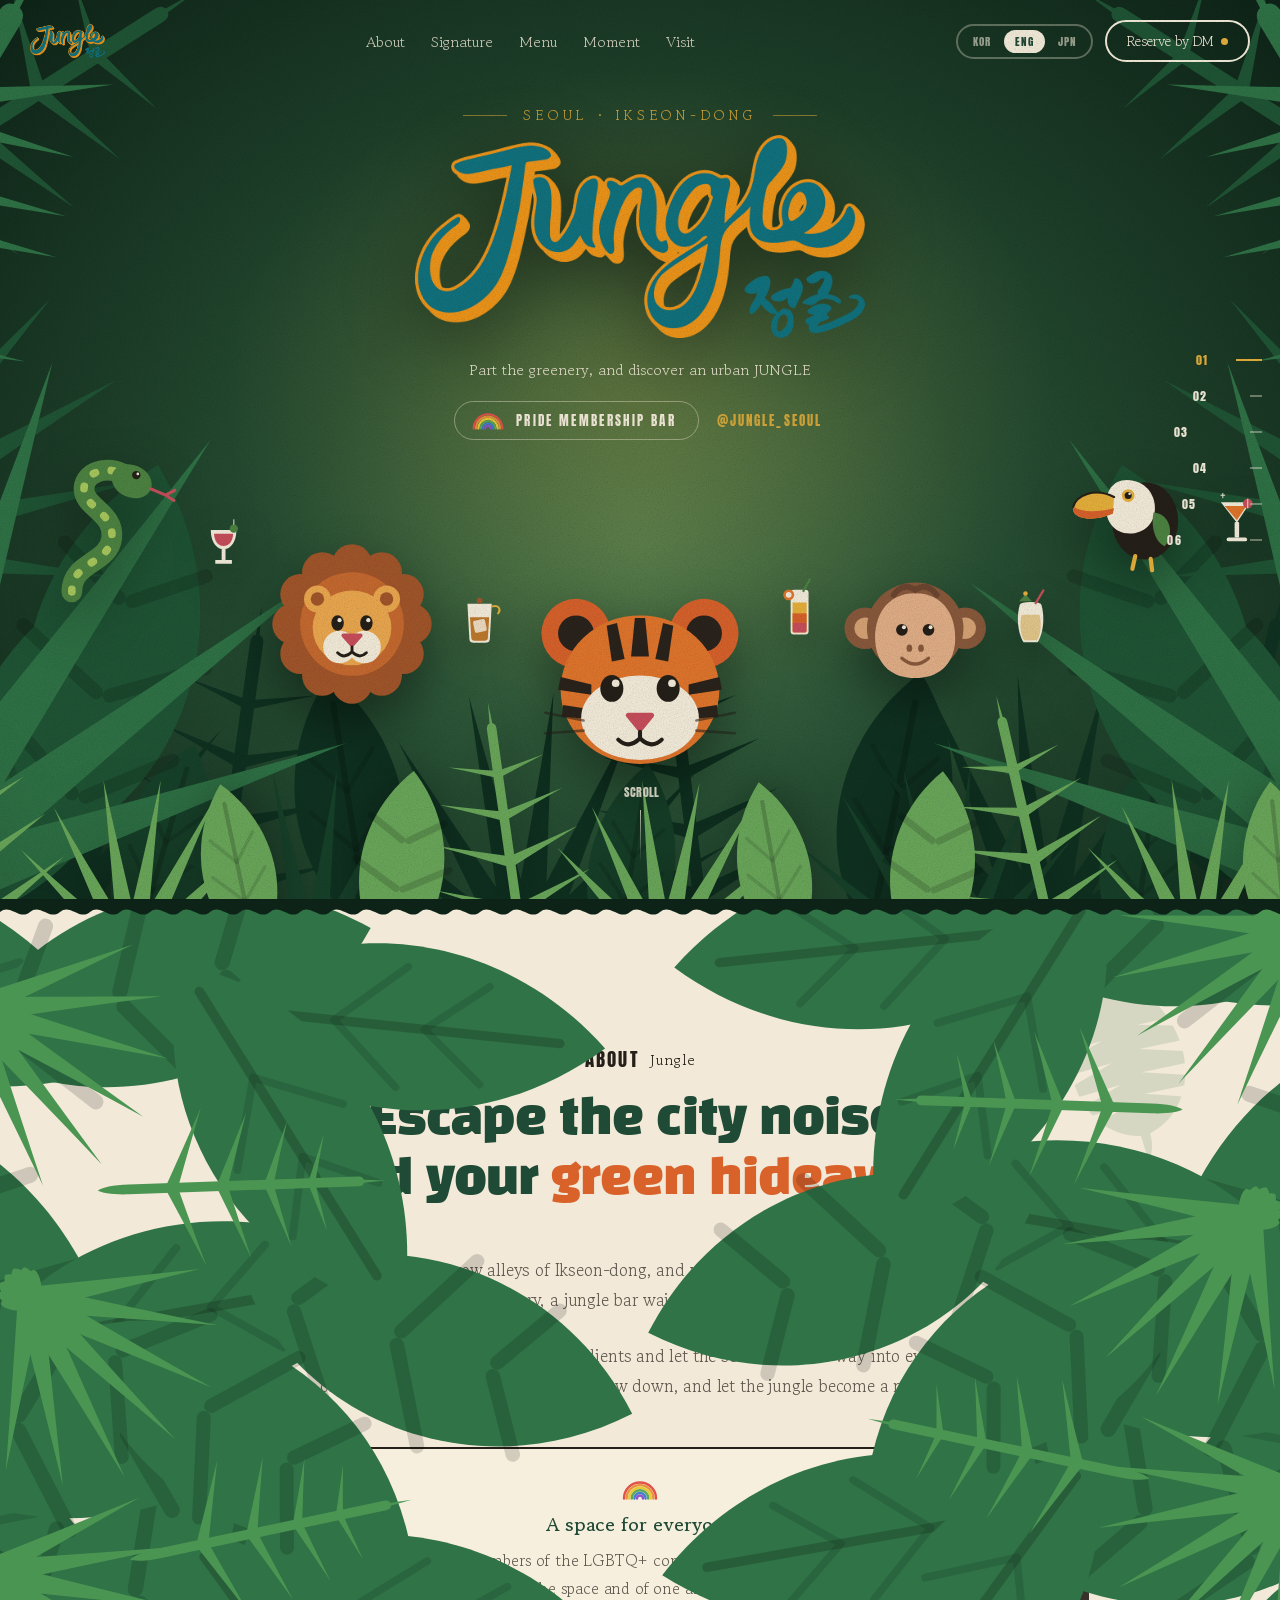
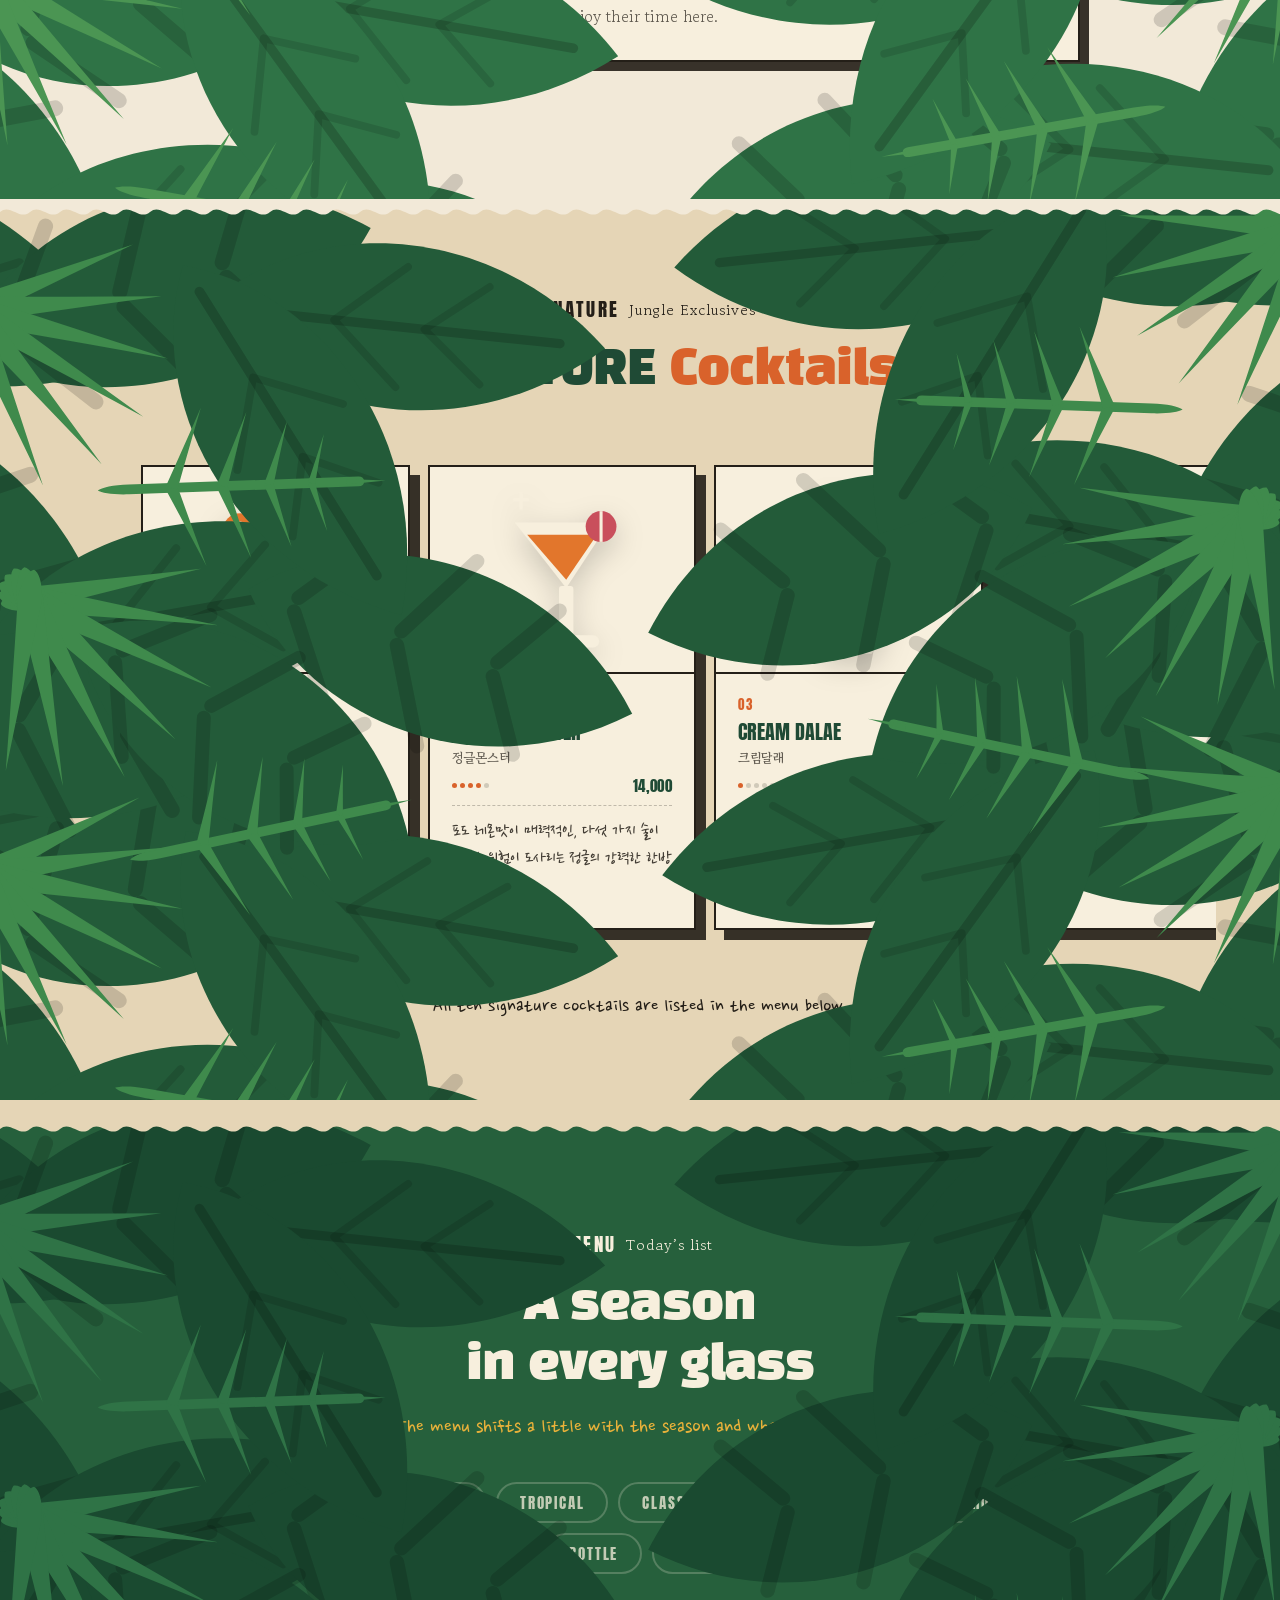
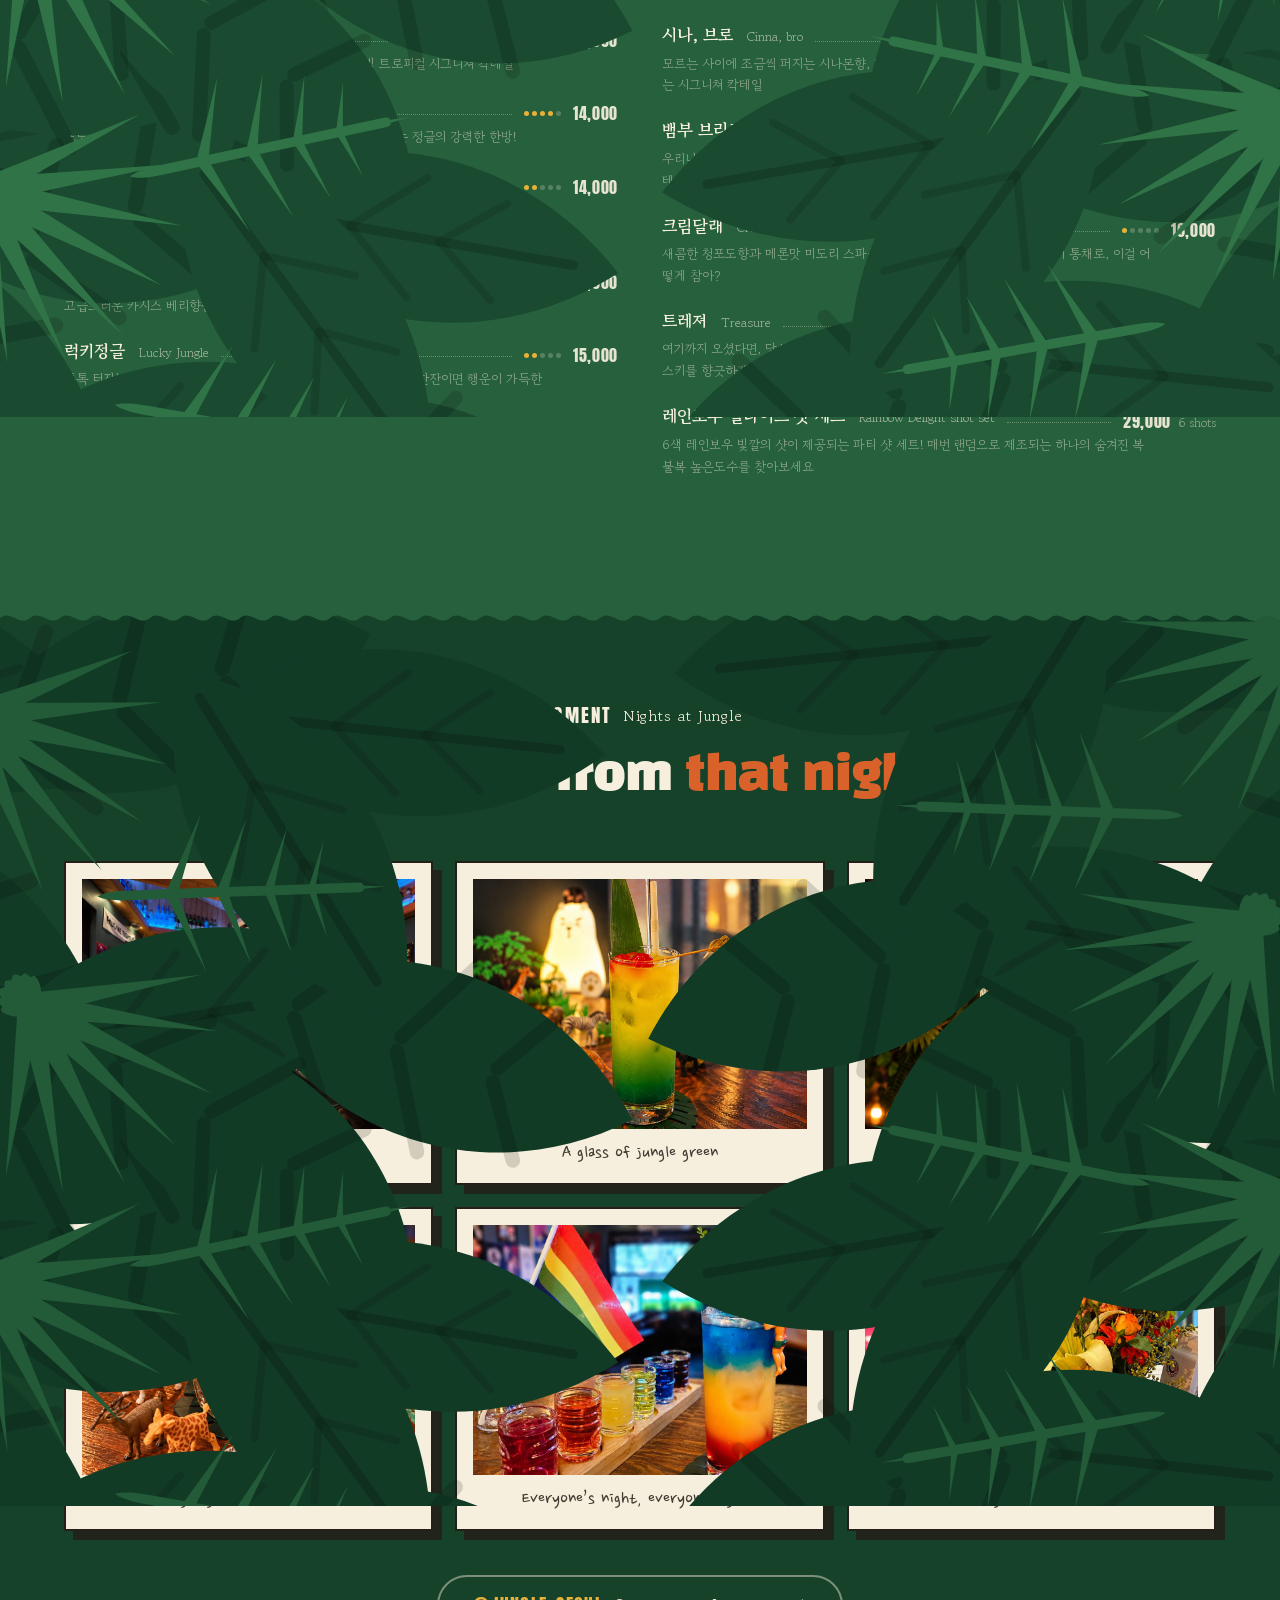
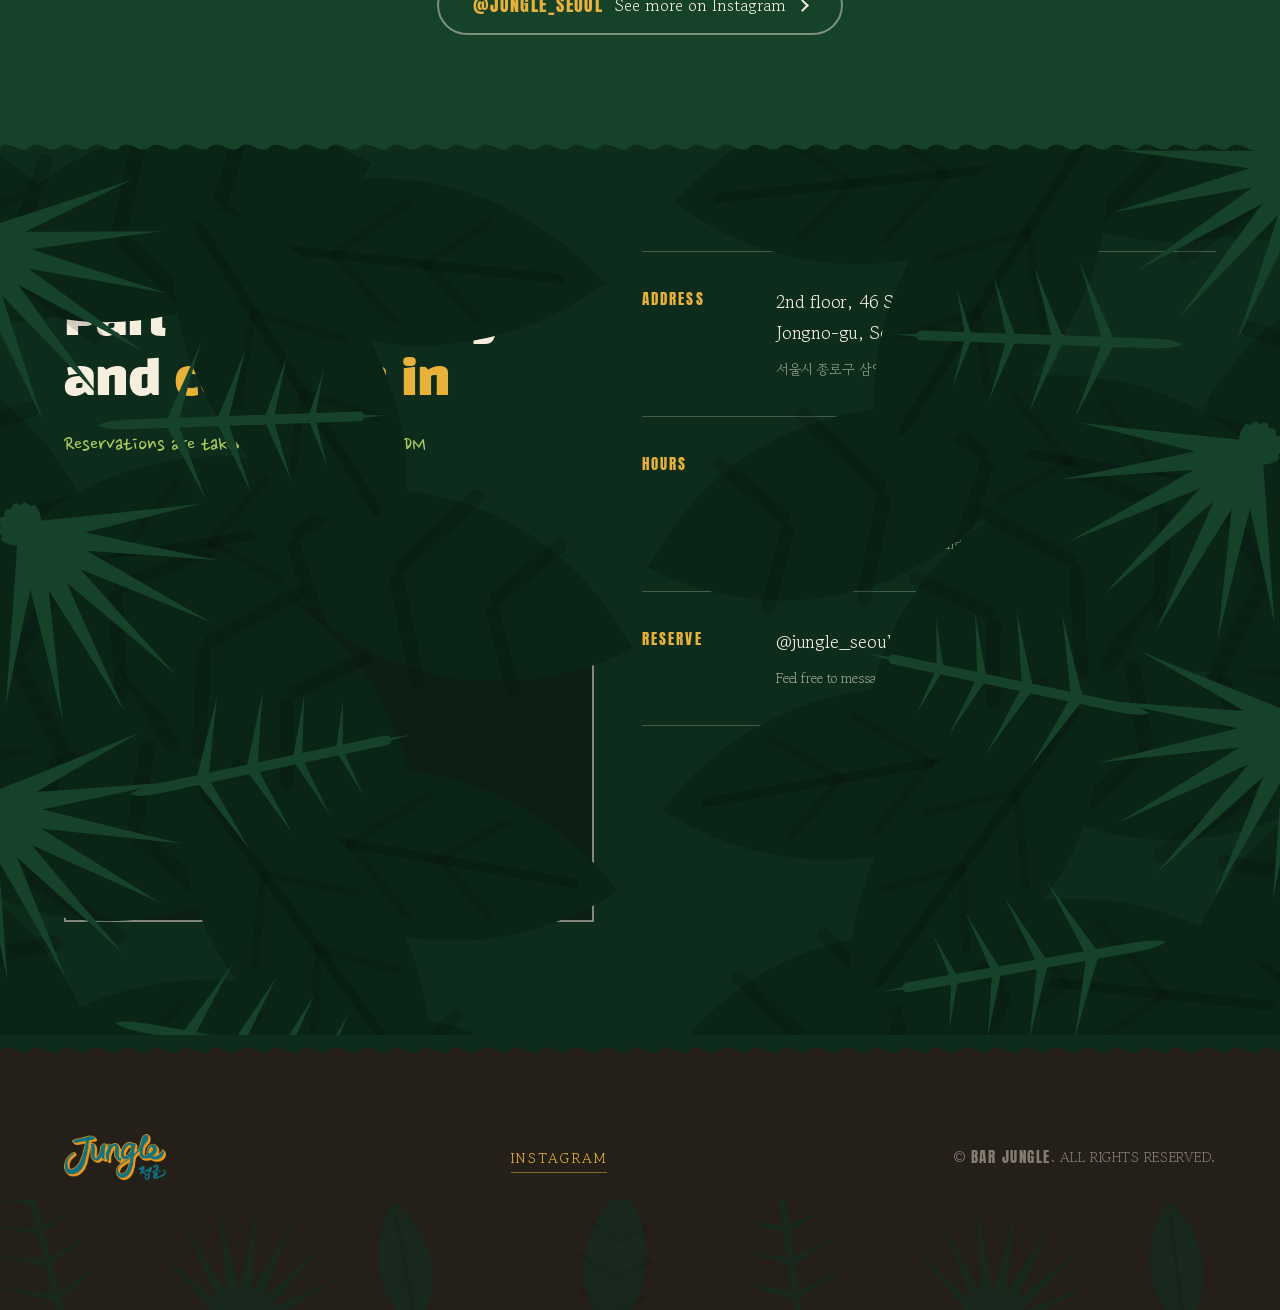
==== commit 0bb9a1ce: "ABOUT 장식을 잘리지 않는 몬스테라 잎으로 교체 잎 네 장을 translate(150,300) 한 점에 모아 꽂아 둔 모양이었다. 그 자리가 viewBox 의 바닥선이라 밑동이" ====
--- a/index.html
+++ b/index.html
@@ -480,11 +480,14 @@
 		<div class="a_wrap">
 			<div class="a_deco">
 				<svg viewBox="0 0 300 300" aria-hidden="true">
-					<g class="lfc3">
-						<use href="#lf_oval" transform="translate(150,300) rotate(-24) scale(2.3)"></use>
-						<use href="#lf_palm" transform="translate(150,300) rotate(12) scale(2.1)"></use>
-						<use href="#lf_frond" transform="translate(150,300) rotate(-52) scale(1.9)"></use>
-						<use href="#lf_split" transform="translate(150,300) rotate(40) scale(2)"></use>
+					<mask id="ad_leaf" maskUnits="userSpaceOnUse" x="0" y="0" width="300" height="300">
+						<rect width="300" height="300" fill="#000"></rect>
+						<path d="M150,46 C196,76 222,124 221,170 C220,218 191,254 150,260 C109,254 80,218 79,170 C78,124 104,76 150,46 Z" fill="#fff"></path>
+						<path d="M300,214 L300,254 L162,209 Z M300,187 L300,224 L165,182 Z M300,158 L300,192 L169,153 Z M300,127 L300,157 L174,123 Z M300,98 L300,124 L181,94 Z M0,223 L0,263 L138,218 Z M0,196 L0,233 L135,191 Z M0,167 L0,201 L131,162 Z M0,136 L0,166 L126,132 Z M0,107 L0,133 L119,103 Z" fill="#000"></path>
+					</mask>
+					<g class="lfc3" transform="rotate(-14 150 160)">
+						<rect width="300" height="300" mask="url(#ad_leaf)"></rect>
+						<path d="M156,254 C158,270 154,282 147,292 C145,281 146,268 144,255 Z"></path>
 					</g>
 				</svg>
 			</div>
--- a/css/layout.css
+++ b/css/layout.css
@@ -256,7 +256,7 @@
 #about {background-color:#f2e9d8;}
 .a_wrap {text-align:center;}
 .a_deco {position:absolute; right:-60px; top:-120px; width:300px; opacity:0.14; z-index:-1;}
-.a_deco svg {width:100%; height:auto;}
+.a_deco svg {width:100%; height:auto; overflow:visible;}	/* 어떤 경우에도 잎이 박스에 잘리지 않게 */
 .a_eyebrow {justify-content:center;}
 .a_eyebrow::before {display:none;}
 .a_title {margin-bottom:44px;}
@@ -645,16 +645,20 @@
 	.h_logo img {height:28px;}
 	#header.fix .h_logo img {height:26px;}
 	.het_logo img {width:min(66vw, calc(var(--vh) * 42));}
-	.het_pride {margin-top:18px; padding:7px 16px 7px 13px; gap:8px;}
+	/* margin-top 은 두 줄로 따로 놓였던 시절의 흔적이다. 지금은 인스타 링크와
+	   het_row 한 줄에 나란히 서는데, 뱃지만 18px 내려가 높이가 어긋나 있었다. */
+	.het_pride {padding:7px 16px 7px 13px; gap:8px;}
 	.hp_bow {width:28px; height:16px;}
 	.het_pride span {font-size:11px; letter-spacing:0.12em;}
 	.het_ig {font-size:12px;}
 	.a_notice {padding:24px 20px; box-shadow:7px 7px 0 rgba(36,31,24,0.9);}
 	.an_tit {font-size:17px;}
 	.s_soon {font-size:18px;}
-	.m_tabs {flex-wrap:nowrap; justify-content:flex-start; overflow-x:auto; scrollbar-width:none; margin-bottom:28px;}
-	.m_tabs::-webkit-scrollbar {display:none;}
-	.mt_btn {flex-shrink:0; padding:10px 18px; font-size:14px;}
+	/* 가로로 밀어 보는 줄이었는데, 중간쯤 밀면 양 끝 버튼이 반씩 잘려 보였다.
+	   탭이 11개라 어떻게 밀어도 끝은 잘린다. 줄을 바꿔 한눈에 다 보이게 한다.
+	   글자와 여백을 줄여 줄 수가 늘어나는 만큼을 상쇄한다. */
+	.m_tabs {flex-wrap:wrap; justify-content:center; overflow-x:visible; gap:7px; margin-bottom:26px;}
+	.mt_btn {padding:9px 15px; font-size:12.5px; letter-spacing:0.08em;}
 	.mp_panel .mg_list {columns:1;}
 	.v_map {--ratio:100%; margin-top:26px;}
 	.vir_hours b {min-width:64px; font-size:16px;}
@@ -681,9 +685,24 @@
 	.sec > .sv_veil {--lsc:2.4; --vshift:-215%;}
 	#depth {display:none;}
 
-	.mgli_name {font-size:16px;}
+	/* 한 줄에 다 넣으려다 이름 칸이 눌려 글자 단위로 쪼개지던 것을 고친다.
+	   와인처럼 당도·바디 지표가 붙는 줄은 폭이 모자라 이름이 9줄까지 갈라졌다.
+
+	   이름이 한 줄을 다 쓰게 하고, 지표·점선·가격을 그 아래 줄로 내렸다.
+	   남는 자리에 지표를 끼워 넣으면 영문명과 맞붙어 읽기 어렵고, 폭이
+	   모자랄 때 지표만 다시 갈라져 더 어지러워진다.
+	   아래 줄은 order 로 지표 → 점선 → 가격 순서로 세우고, 점선이 남는
+	   자리를 늘려 가격이 오른쪽 끝에 붙게 한다. 가격만 있는 맥주·안주도
+	   같은 모양이라 목록 전체가 한 결로 읽힌다. */
+	.mgli_row {flex-wrap:wrap; row-gap:2px;}
+	.mgli_name {font-size:16px; flex:1 0 100%; order:0;}
+	.mgli_name span {display:block; margin:3px 0 0 0;}
+	.mgli_alc, .mgli_meter {order:1; margin-bottom:1px;}
+	.mgli_meter {margin-right:8px; font-size:10.5px;}
+	.mgli_row i {order:2; min-width:14px; margin:0 9px 5px;}
+	.mgli_row em {order:3; margin-left:auto;}
+	.mgli_note {order:4;}
 	.mgli_desc {padding-right:0; font-size:12.5px;}
-	.mgli_name span {display:block; margin:3px 0 0 0;}
 	.g_list {grid-template-columns:1fr; gap:20px;}
 	.gl_item {box-shadow:7px 7px 0 rgba(36,31,24,0.85);}
 	.gli_thumb {aspect-ratio:4/3;}
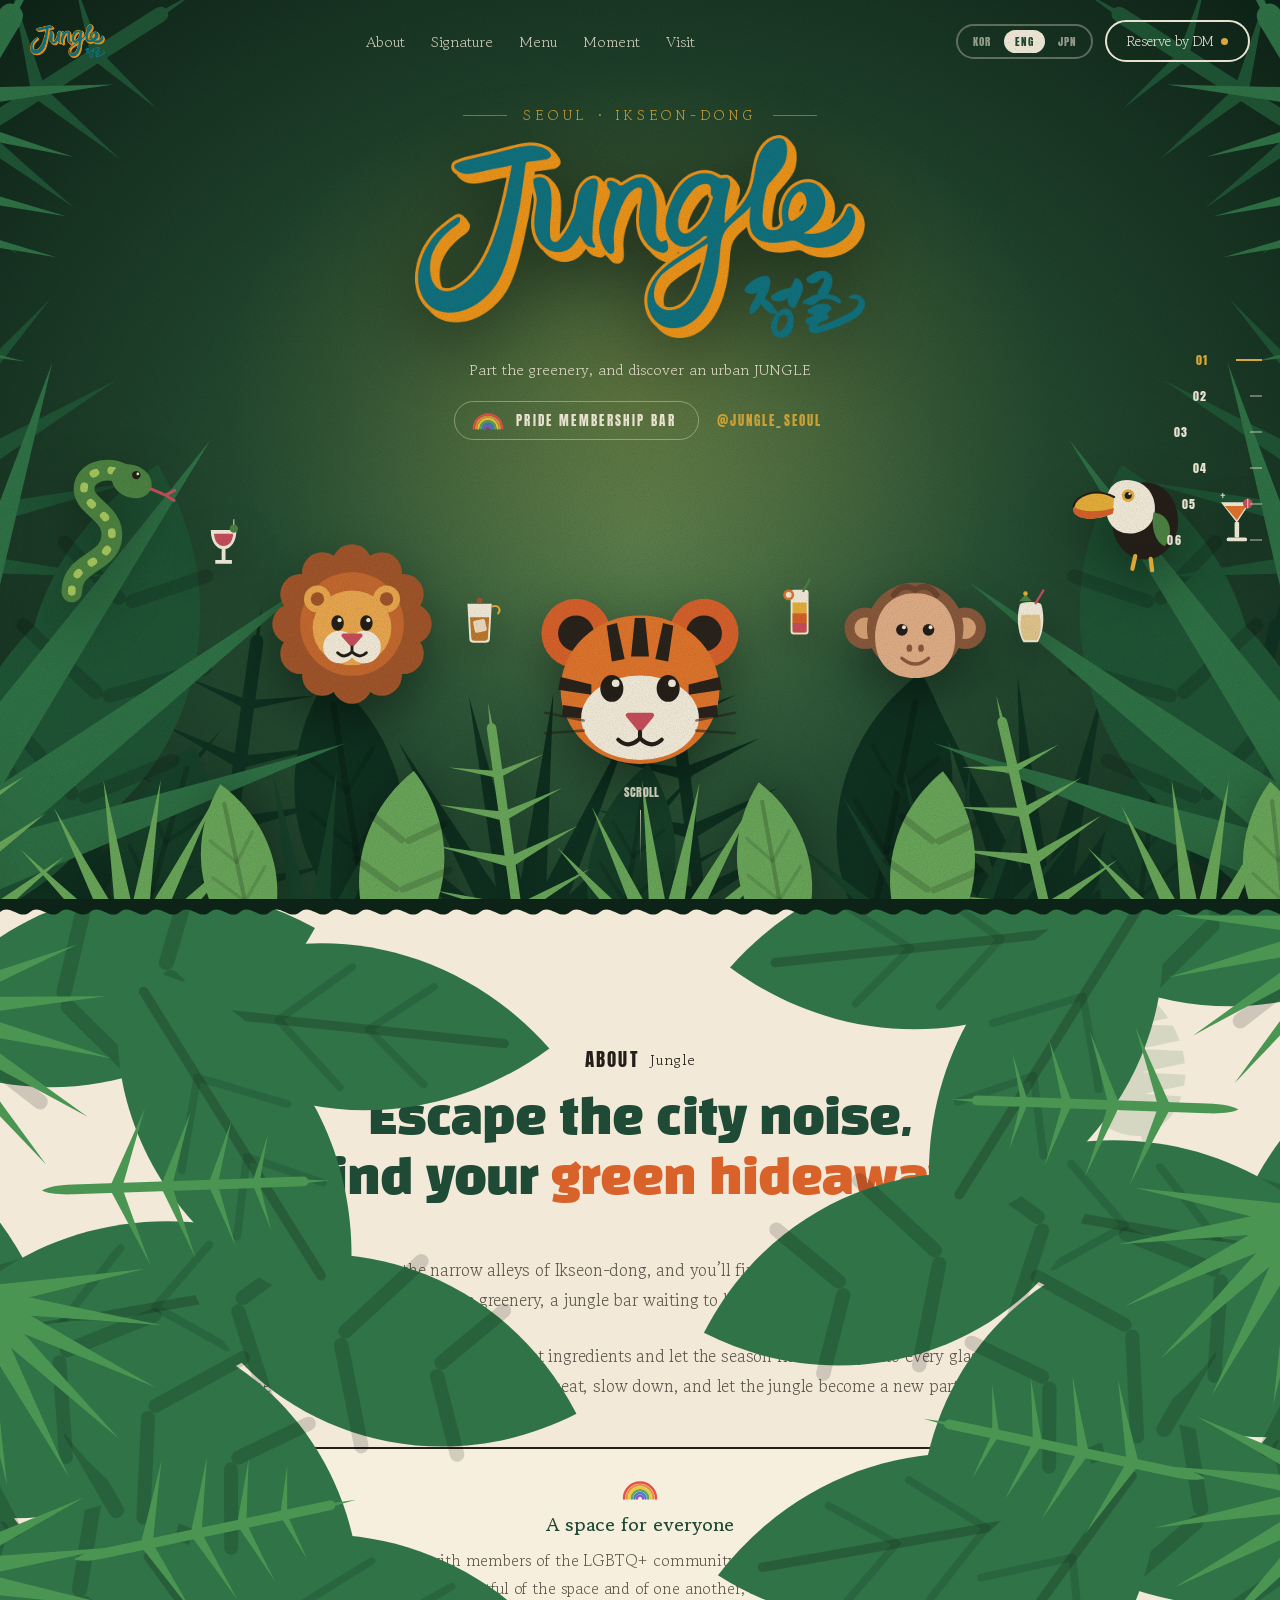
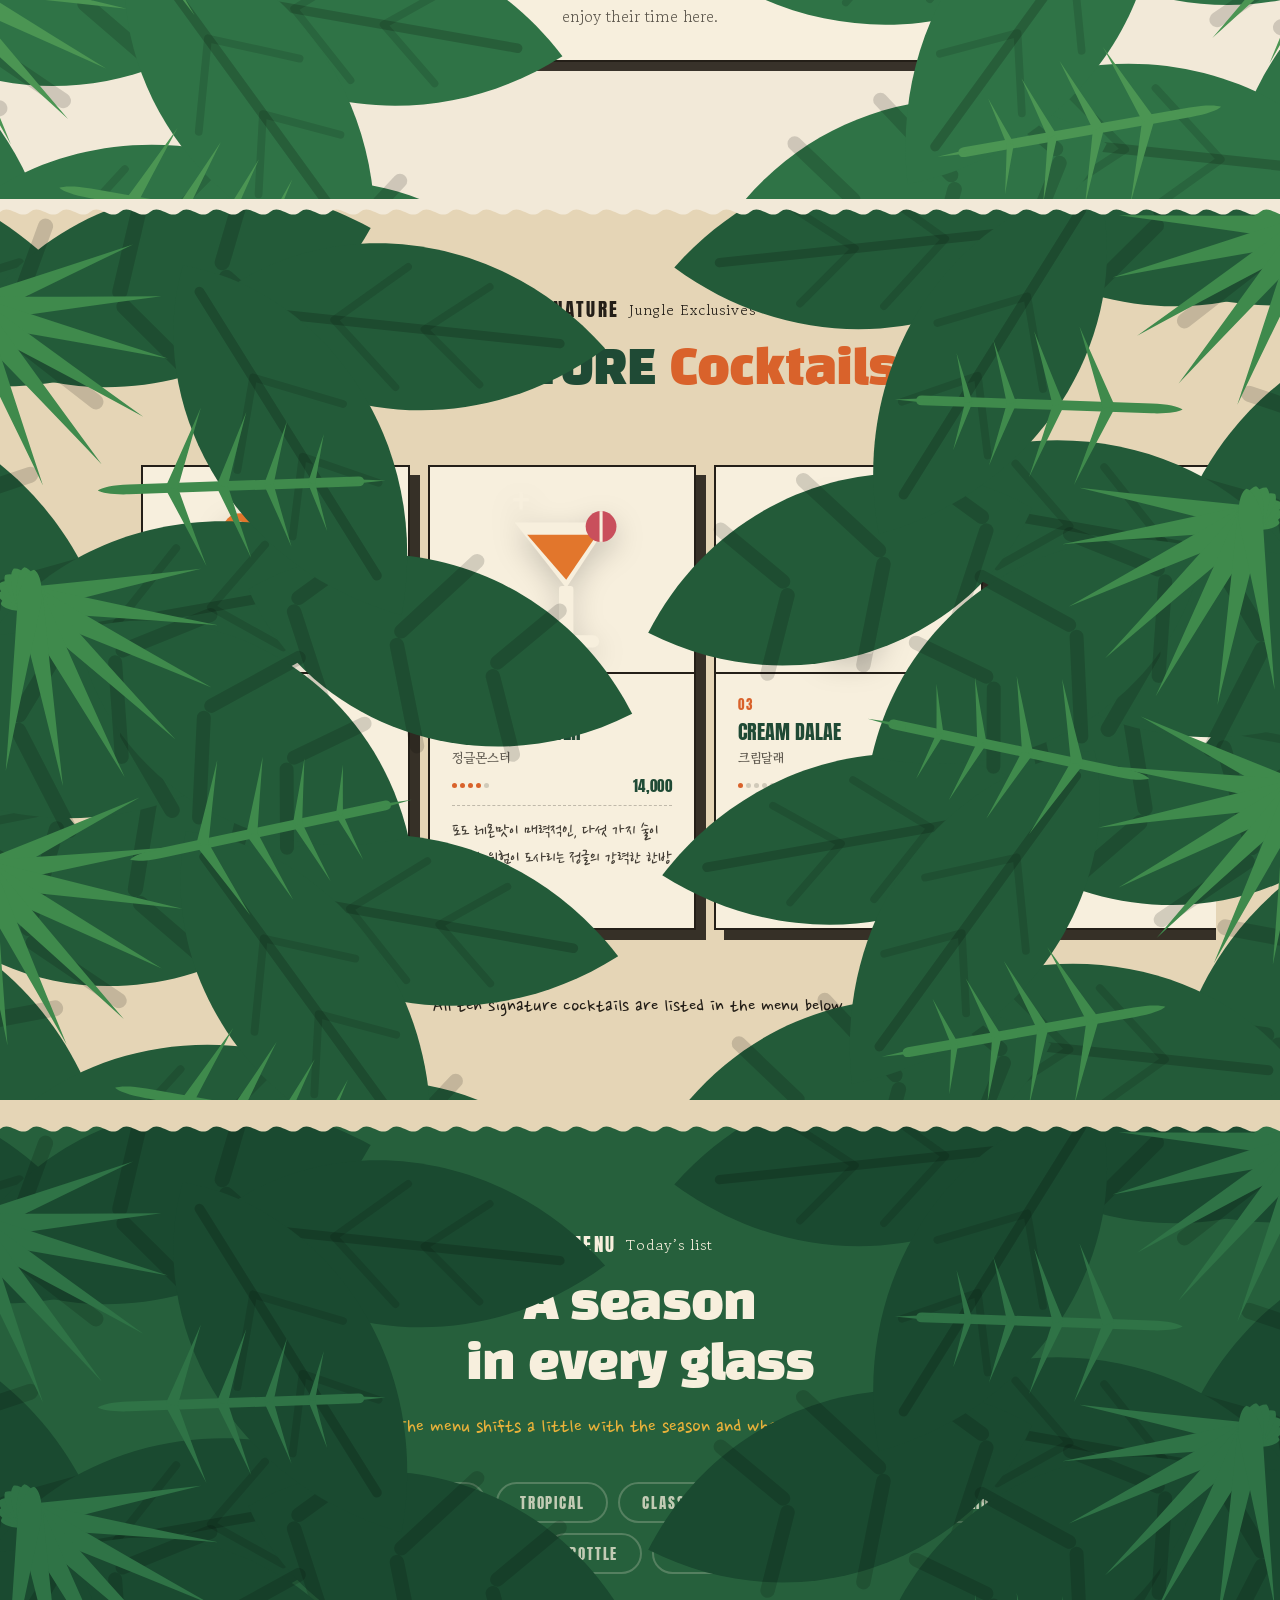
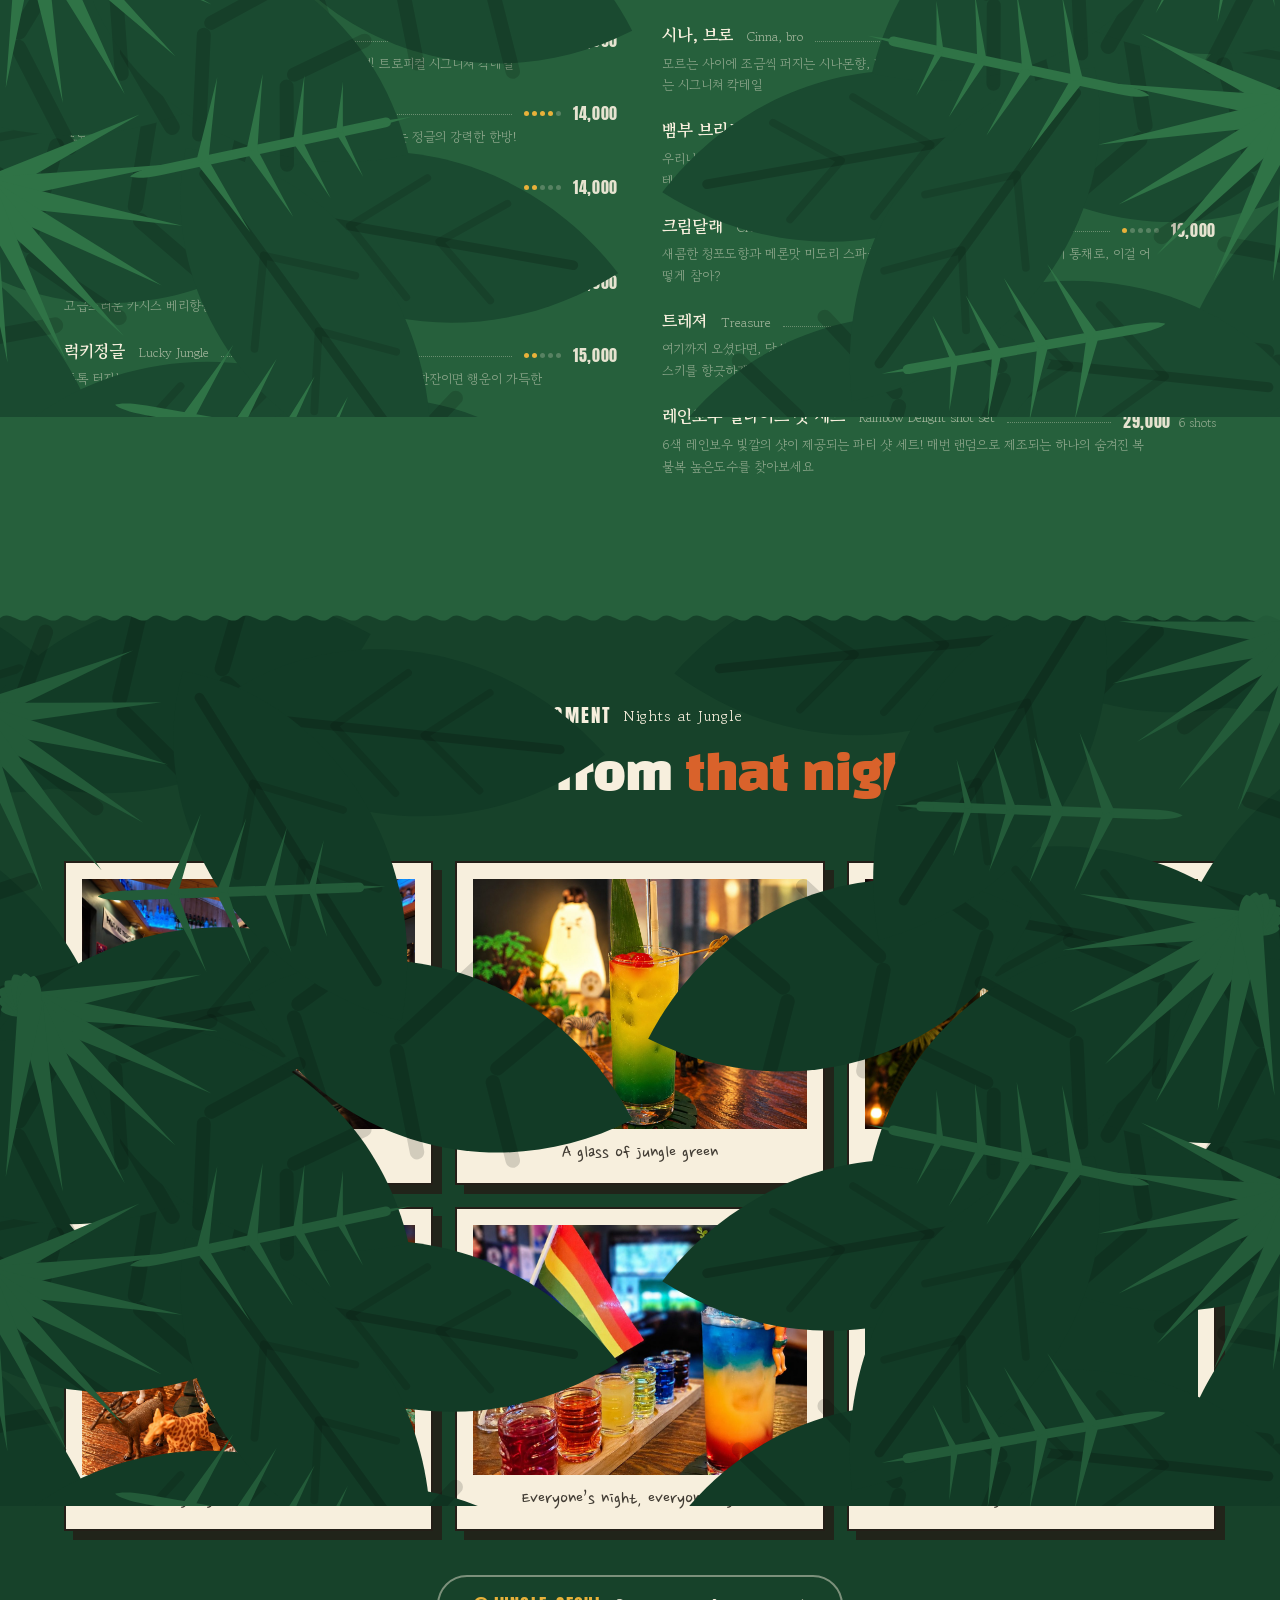
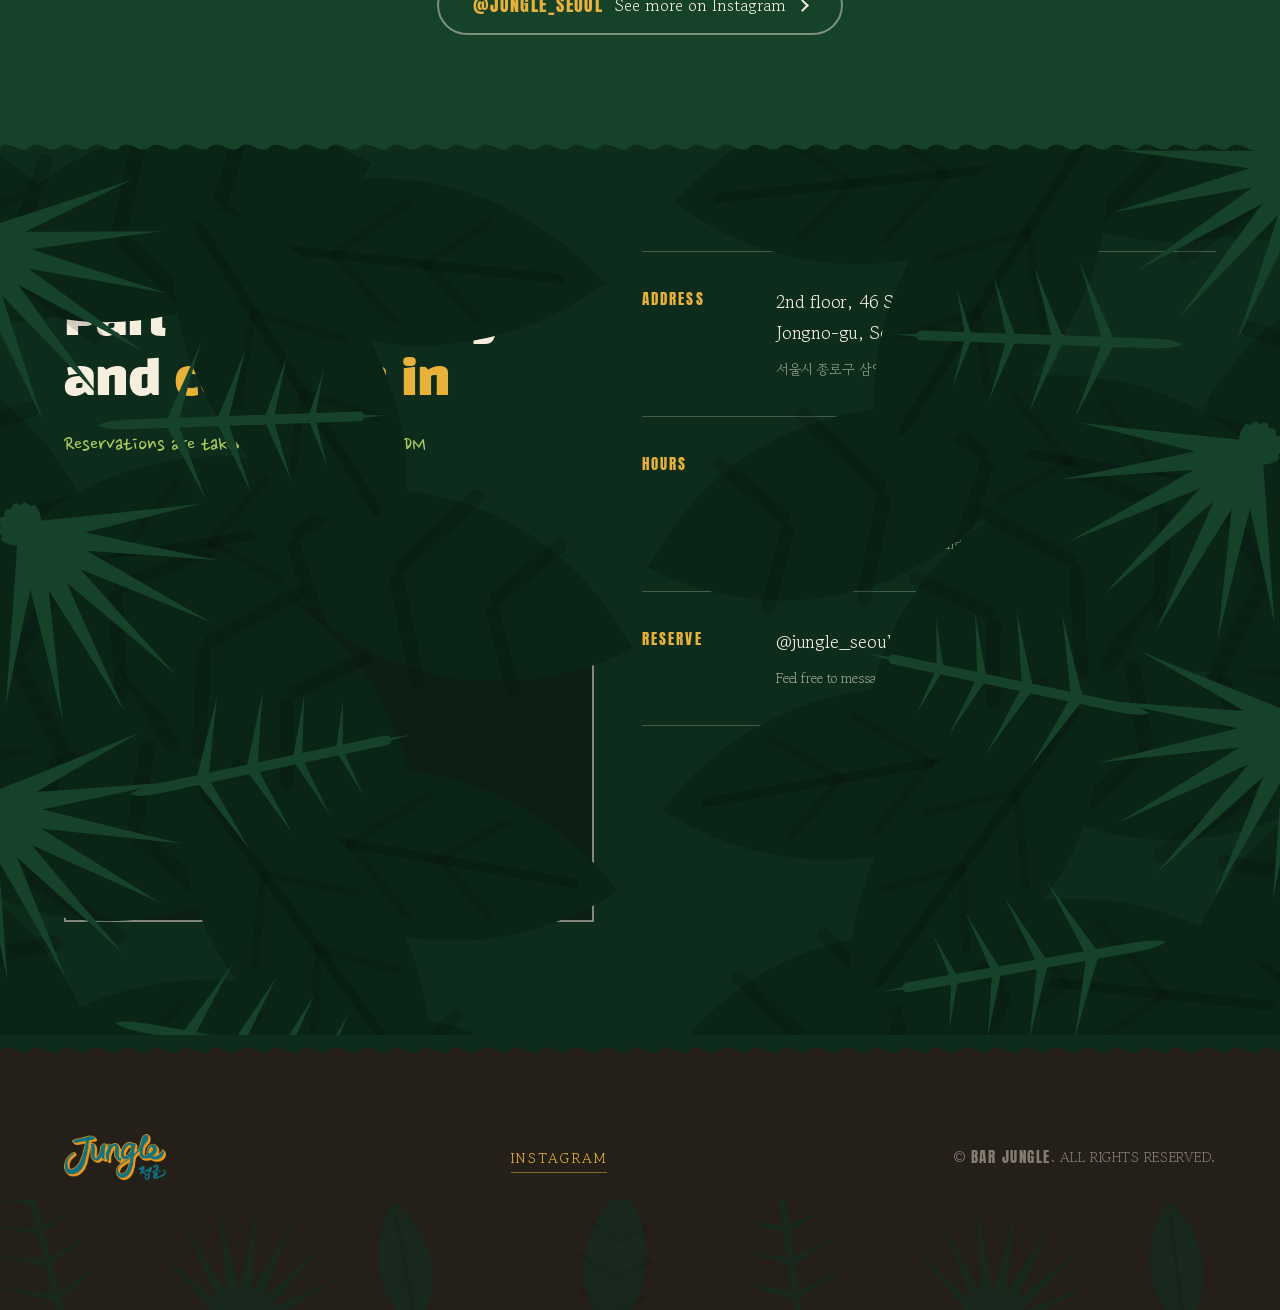
==== commit ac79a172: "메뉴판 소분류 제목도 언어 따라 바뀌게 'SHOT COCKTAIL · 2샷 주문 시 할인' 처럼 한국어가 섞인 소분류 제목이 영어·일본어 화면에서도 한국어 그대로 나갔다.  분류 " ====
--- a/index.html
+++ b/index.html
@@ -906,7 +906,7 @@
 						</ul>
 					</div>
 					<div class="mp_panel" id="pn_classic" role="tabpanel">
-						<h4 class="mp_sub font">FIZZY</h4>
+						<h4 class="mp_sub font" data-ct-ko="FIZZY">FIZZY</h4>
 						<ul class="mg_list">
 							<li class="mgl_item">
 								<div class="mgli_row"><strong class="mgli_name">미도리 사워 <span>Midori Sour</span></strong><i></i><span class="mgli_alc" title="도수 1/5"><span class="blind">도수 1단계</span><b></b><b class="off"></b><b class="off"></b><b class="off"></b><b class="off"></b></span><em class="font">12,000</em></div>
@@ -937,7 +937,7 @@
 								<p class="mgli_desc">보드카와 라임주스, 진저에일과 함께 구리잔에 시나몬을 태워 제공되는 매력적인 칵테일</p>
 							</li>
 						</ul>
-						<h4 class="mp_sub font">CLASSIC</h4>
+						<h4 class="mp_sub font" data-ct-ko="CLASSIC">CLASSIC</h4>
 						<ul class="mg_list">
 							<li class="mgl_item">
 								<div class="mgli_row"><strong class="mgli_name">블랙러시안 <span>Black Russian</span></strong><i></i><span class="mgli_alc" title="도수 4/5"><span class="blind">도수 4단계</span><b></b><b></b><b></b><b></b><b class="off"></b></span><em class="font">11,000</em></div>
@@ -976,7 +976,7 @@
 								<p class="mgli_desc">칵테일의 원형으로 불리는 칵테일로, 버번위스키 향의 진수를 느낄 수 있는 칵테일</p>
 							</li>
 						</ul>
-						<h4 class="mp_sub font">SHORT</h4>
+						<h4 class="mp_sub font" data-ct-ko="SHORT">SHORT</h4>
 						<ul class="mg_list">
 							<li class="mgl_item">
 								<div class="mgli_row"><strong class="mgli_name">바카디 칵테일 <span>Bacardi Cocktail</span></strong><i></i><span class="mgli_alc" title="도수 3/5"><span class="blind">도수 3단계</span><b></b><b></b><b></b><b class="off"></b><b class="off"></b></span><em class="font">12,000</em></div>
@@ -1007,7 +1007,7 @@
 								<p class="mgli_desc">칵테일의 여왕이라는 별칭을 가지고 있으며, 라이위스키와 스위트 베르무트향이 매력적인 칵테일</p>
 							</li>
 						</ul>
-						<h4 class="mp_sub font">MARTINI</h4>
+						<h4 class="mp_sub font" data-ct-ko="MARTINI">MARTINI</h4>
 						<ul class="mg_list">
 							<li class="mgl_item">
 								<div class="mgli_row"><strong class="mgli_name">드라이 마티니 <span>Dry Martini</span></strong><i></i><span class="mgli_alc" title="도수 4/5"><span class="blind">도수 4단계</span><b></b><b></b><b></b><b></b><b class="off"></b></span><em class="font">12,000</em></div>
@@ -1026,7 +1026,7 @@
 								<p class="mgli_desc">보드카와 깔루아, 에스프레소 샷이 들어가는 커피향의 정통 마티니</p>
 							</li>
 						</ul>
-						<h4 class="mp_sub font">ABSENTE</h4>
+						<h4 class="mp_sub font" data-ct-ko="ABSENTE">ABSENTE</h4>
 						<ul class="mg_list">
 							<li class="mgl_item">
 								<div class="mgli_row"><strong class="mgli_name">압생트 토닉 <span>Absinthe Tonic</span></strong><i></i><span class="mgli_alc" title="도수 3/5"><span class="blind">도수 3단계</span><b></b><b></b><b></b><b class="off"></b><b class="off"></b></span><em class="font">13,000</em></div>
@@ -1043,7 +1043,7 @@
 						</ul>
 					</div>
 					<div class="mp_panel" id="pn_milkshot" role="tabpanel">
-						<h4 class="mp_sub font">MILK</h4>
+						<h4 class="mp_sub font" data-ct-ko="MILK">MILK</h4>
 						<ul class="mg_list">
 							<li class="mgl_item">
 								<div class="mgli_row"><strong class="mgli_name">깔루아 밀크 <span>Kahlua Milk</span></strong><i></i><span class="mgli_alc" title="도수 1/5"><span class="blind">도수 1단계</span><b></b><b class="off"></b><b class="off"></b><b class="off"></b><b class="off"></b></span><em class="font">11,000</em></div>
@@ -1074,7 +1074,7 @@
 								<p class="mgli_desc">깔루아, 베일리스, 아마레또의 크림크림한 콜라보레이션이 매력적인 칵테일</p>
 							</li>
 						</ul>
-						<h4 class="mp_sub font">BOMB COCKTAIL</h4>
+						<h4 class="mp_sub font" data-ct-ko="BOMB COCKTAIL">BOMB COCKTAIL</h4>
 						<ul class="mg_list">
 							<li class="mgl_item">
 								<div class="mgli_row"><strong class="mgli_name">아그와 밤 <span>Agwa Bomb</span></strong><i></i><span class="mgli_alc" title="도수 2/5"><span class="blind">도수 2단계</span><b></b><b></b><b class="off"></b><b class="off"></b><b class="off"></b></span><em class="font">10,000</em></div>
@@ -1163,7 +1163,7 @@
 						</ul>
 					</div>
 					<div class="mp_panel" id="pn_beer" role="tabpanel">
-						<h4 class="mp_sub font">BOTTLE BEER</h4>
+						<h4 class="mp_sub font" data-ct-ko="BOTTLE BEER">BOTTLE BEER</h4>
 						<ul class="mg_list">
 							<li class="mgl_item">
 								<div class="mgli_row"><strong class="mgli_name">테라 <span>Tera</span></strong><i></i><em class="font">10,000</em></div>
@@ -1187,7 +1187,7 @@
 								<div class="mgli_row"><strong class="mgli_name">기네스 <span>Guinness</span></strong><i></i><em class="font">12,000</em></div>
 							</li>
 						</ul>
-						<h4 class="mp_sub font">DRINKS</h4>
+						<h4 class="mp_sub font" data-ct-ko="DRINKS">DRINKS</h4>
 						<ul class="mg_list">
 							<li class="mgl_item">
 								<div class="mgli_row"><strong class="mgli_name">과일주스 <span>Fruit Juice</span></strong><i></i><em class="font">M 5,000 / L 8,000</em></div>
@@ -1224,7 +1224,7 @@
 								<div class="mgli_row"><strong class="mgli_name">토닉워터 제로 <span>Tonic water Zero</span></strong><i></i><em class="font">3,000</em></div>
 							</li>
 						</ul>
-						<h4 class="mp_sub font">TEA(Hot/Iced)</h4>
+						<h4 class="mp_sub font" data-ct-ko="TEA(Hot/Iced)">TEA(Hot/Iced)</h4>
 						<ul class="mg_list">
 							<li class="mgl_item">
 								<div class="mgli_row"><strong class="mgli_name">커피 <span>Coffee</span></strong><i></i><em class="font">7,000</em></div>
@@ -1239,7 +1239,7 @@
 								<div class="mgli_row"><strong class="mgli_name">카모마일 차 <span>Chamomile tea</span></strong><i></i><em class="font">7,000</em></div>
 							</li>
 						</ul>
-						<h4 class="mp_sub font">SNACKS</h4>
+						<h4 class="mp_sub font" data-ct-ko="SNACKS">SNACKS</h4>
 						<ul class="mg_list">
 							<li class="mgl_item">
 								<div class="mgli_row"><strong class="mgli_name">정글 플레이트 <span>Jungle Plate</span></strong><i></i><em class="font">20,000</em></div>
@@ -1256,7 +1256,7 @@
 						</ul>
 					</div>
 					<div class="mp_panel" id="pn_bottle" role="tabpanel">
-						<h4 class="mp_sub font">VODKA</h4>
+						<h4 class="mp_sub font" data-ct-ko="VODKA">VODKA</h4>
 						<ul class="mg_list">
 							<li class="mgl_item">
 								<div class="mgli_row"><strong class="mgli_name">앱솔루트 오리지널 <span>Absolute Original</span> <span class="mgli_vol">700ml</span></strong><i></i><em class="font">120,000</em></div>
@@ -1268,7 +1268,7 @@
 								<div class="mgli_row"><strong class="mgli_name">그레이구스 오리지널 <span>GreyGoose Original</span> <span class="mgli_vol">750ml</span></strong><i></i><em class="font">180,000</em></div>
 							</li>
 						</ul>
-						<h4 class="mp_sub font">TEQUILA</h4>
+						<h4 class="mp_sub font" data-ct-ko="TEQUILA">TEQUILA</h4>
 						<ul class="mg_list">
 							<li class="mgl_item">
 								<div class="mgli_row"><strong class="mgli_name">호세쿠엘보 에스페셜 <span>Jose Cuervo Especial</span> <span class="mgli_vol">750ml</span></strong><i></i><em class="font">120,000</em></div>
@@ -1280,7 +1280,7 @@
 								<div class="mgli_row"><strong class="mgli_name">패트론 실버 <span>Patron Silver</span> <span class="mgli_vol">750ml</span></strong><i></i><em class="font">290,000</em></div>
 							</li>
 						</ul>
-						<h4 class="mp_sub font">LIQUER</h4>
+						<h4 class="mp_sub font" data-ct-ko="LIQUER">LIQUER</h4>
 						<ul class="mg_list">
 							<li class="mgl_item">
 								<div class="mgli_row"><strong class="mgli_name">아그와 <span>Agwa de Bolivia</span> <span class="mgli_vol">700ml</span></strong><i></i><em class="font">150,000</em></div>
@@ -1301,7 +1301,7 @@
 								<div class="mgli_row"><strong class="mgli_name">예거 마이스터 <span>J/gid00093ger Meister</span> <span class="mgli_vol">700ml</span></strong><i></i><em class="font">120,000</em></div>
 							</li>
 						</ul>
-						<h4 class="mp_sub font">KOREAN SPIRITS</h4>
+						<h4 class="mp_sub font" data-ct-ko="KOREAN SPIRITS">KOREAN SPIRITS</h4>
 						<ul class="mg_list">
 							<li class="mgl_item">
 								<div class="mgli_row"><strong class="mgli_name">일품진로 25도 <span>Ilpoom Jinro 25% 375ml</span> <span class="mgli_vol">375ml</span></strong><i></i><em class="font">40,000</em></div>
@@ -1316,7 +1316,7 @@
 								<div class="mgli_row"><strong class="mgli_name">화요 41도 <span>Hwayo 41% 375ml</span> <span class="mgli_vol">375ml</span></strong><i></i><em class="font">70,000</em></div>
 							</li>
 						</ul>
-						<h4 class="mp_sub font">AMERICAN</h4>
+						<h4 class="mp_sub font" data-ct-ko="AMERICAN">AMERICAN</h4>
 						<ul class="mg_list">
 							<li class="mgl_item">
 								<div class="mgli_row"><strong class="mgli_name">짐빔 <span>Jim Beam</span> <span class="mgli_vol">700ml</span></strong><i></i><em class="font">120,000</em></div>
@@ -1343,7 +1343,7 @@
 								<div class="mgli_row"><strong class="mgli_name">납크릭 <span>Knob creek</span> <span class="mgli_vol">750ml</span></strong><i></i><em class="font">200,000</em></div>
 							</li>
 						</ul>
-						<h4 class="mp_sub font">GIN</h4>
+						<h4 class="mp_sub font" data-ct-ko="GIN">GIN</h4>
 						<ul class="mg_list">
 							<li class="mgl_item">
 								<div class="mgli_row"><strong class="mgli_name">봄베이 사파이어 <span>Bombay Sapphire</span> <span class="mgli_vol">750ml</span></strong><i></i><em class="font">120,000</em></div>
@@ -1367,7 +1367,7 @@
 								<div class="mgli_row"><strong class="mgli_name">보타니스트 <span>Botanist</span> <span class="mgli_vol">700ml</span></strong><i></i><em class="font">210,000</em></div>
 							</li>
 						</ul>
-						<h4 class="mp_sub font">Whisky(Blended)</h4>
+						<h4 class="mp_sub font" data-ct-ko="Whisky(Blended)">Whisky(Blended)</h4>
 						<ul class="mg_list">
 							<li class="mgl_item">
 								<div class="mgli_row"><strong class="mgli_name">제임슨 <span>Jameson</span> <span class="mgli_vol">700ml</span></strong><i></i><em class="font">120,000</em></div>
@@ -1403,13 +1403,13 @@
 								<div class="mgli_row"><strong class="mgli_name">로얄살루트 21년 <span>Royal Salute 21y</span> <span class="mgli_vol">700ml</span></strong><i></i><em class="font">690,000</em></div>
 							</li>
 						</ul>
-						<h4 class="mp_sub font">Brandy(Cognac)</h4>
+						<h4 class="mp_sub font" data-ct-ko="Brandy(Cognac)">Brandy(Cognac)</h4>
 						<ul class="mg_list">
 							<li class="mgl_item">
 								<div class="mgli_row"><strong class="mgli_name">헤네시 V.S.O.P <span>Hennessey V.S.O.P</span> <span class="mgli_vol">700ml</span></strong><i></i><em class="font">220,000</em></div>
 							</li>
 						</ul>
-						<h4 class="mp_sub font">Whisky(Single Malt)</h4>
+						<h4 class="mp_sub font" data-ct-ko="Whisky(Single Malt)">Whisky(Single Malt)</h4>
 						<ul class="mg_list">
 							<li class="mgl_item">
 								<div class="mgli_row"><strong class="mgli_name">발베니 12년 <span>Balvenie 12y</span> <span class="mgli_vol">700ml</span></strong><i></i><em class="font">320,000</em></div>
@@ -1450,7 +1450,7 @@
 						</ul>
 					</div>
 					<div class="mp_panel" id="pn_wine" role="tabpanel">
-						<h4 class="mp_sub font">Red Wine</h4>
+						<h4 class="mp_sub font" data-ct-ko="Red Wine">Red Wine</h4>
 						<ul class="mg_list">
 							<li class="mgl_item">
 								<div class="mgli_row"><strong class="mgli_name">투썩점퍼 와일드보어 메를로 <span>Tussock Jumper, &#x27;Wild boar&#x27; Merlot</span></strong><i></i><span class="mgli_meter">sweetness<b></b><b class="off"></b><b class="off"></b><b class="off"></b><b class="off"></b></span><span class="mgli_meter">body<b></b><b></b><b></b><b class="off"></b><b class="off"></b></span><em class="font">45,000</em></div>
@@ -1477,7 +1477,7 @@
 								<div class="mgli_row"><strong class="mgli_name">아마란타 몬테풀치아노 다부르쪼 <span>Amaranta Monepulciano d&#x27;Abruzzo</span></strong><i></i><span class="mgli_meter">sweetness<b></b><b class="off"></b><b class="off"></b><b class="off"></b><b class="off"></b></span><span class="mgli_meter">body<b></b><b></b><b></b><b class="off"></b><b class="off"></b></span><em class="font">110,000</em></div>
 							</li>
 						</ul>
-						<h4 class="mp_sub font">White Wine</h4>
+						<h4 class="mp_sub font" data-ct-ko="White Wine">White Wine</h4>
 						<ul class="mg_list">
 							<li class="mgl_item">
 								<div class="mgli_row"><strong class="mgli_name">롱반 샤도네이 <span>Long Barn Chardonnay</span></strong><i></i><span class="mgli_meter">sweetness<b></b><b></b><b class="off"></b><b class="off"></b><b class="off"></b></span><span class="mgli_meter">acidity<b></b><b></b><b></b><b class="off"></b><b class="off"></b></span><em class="font">49,000</em></div>
@@ -1498,7 +1498,7 @@
 								<div class="mgli_row"><strong class="mgli_name">그라모나 제싸미 <span>Gramona Gessami</span></strong><i></i><span class="mgli_meter">sweetness<b></b><b></b><b class="off"></b><b class="off"></b><b class="off"></b></span><span class="mgli_meter">acidity<b></b><b></b><b></b><b class="off"></b><b class="off"></b></span><em class="font">85,000</em></div>
 							</li>
 						</ul>
-						<h4 class="mp_sub font">Champagne</h4>
+						<h4 class="mp_sub font" data-ct-ko="Champagne">Champagne</h4>
 						<ul class="mg_list">
 							<li class="mgl_item">
 								<div class="mgli_row"><strong class="mgli_name">모엣샹동 임페리얼 <span>Moet &amp; Chandon Imperial</span></strong><i></i><em class="font">180,000</em></div>
@@ -1513,7 +1513,7 @@
 								<div class="mgli_row"><strong class="mgli_name">돔 페리뇽 <span>Dom Perignon</span></strong><i></i><em class="font">680,000</em></div>
 							</li>
 						</ul>
-						<h4 class="mp_sub font">Port Wine</h4>
+						<h4 class="mp_sub font" data-ct-ko="Port Wine">Port Wine</h4>
 						<ul class="mg_list">
 							<li class="mgl_item">
 								<div class="mgli_row"><strong class="mgli_name">콥케 파인 루비 포트 <span>Kopke Fine Ruby Porto</span></strong><i></i><span class="mgli_meter">sweetness<b></b><b></b><b></b><b></b><b></b></span><span class="mgli_meter">body<b></b><b></b><b class="off"></b><b class="off"></b><b class="off"></b></span><em class="font">60,000</em></div>
@@ -1522,7 +1522,7 @@
 								<div class="mgli_row"><strong class="mgli_name">콥케 파인 화이트 포트 <span>Kopke Fine White Porto</span></strong><i></i><span class="mgli_meter">sweetness<b></b><b></b><b></b><b></b><b class="off"></b></span><span class="mgli_meter">body<b></b><b class="off"></b><b class="off"></b><b class="off"></b><b class="off"></b></span><em class="font">60,000</em></div>
 							</li>
 						</ul>
-						<h4 class="mp_sub font">Sparkling Wine</h4>
+						<h4 class="mp_sub font" data-ct-ko="Sparkling Wine">Sparkling Wine</h4>
 						<ul class="mg_list">
 							<li class="mgl_item">
 								<div class="mgli_row"><strong class="mgli_name">칸티 모스카토 다스티 <span>Canti, Moscato d&#x27;Asti</span></strong><i></i><em class="font">49,000</em></div>
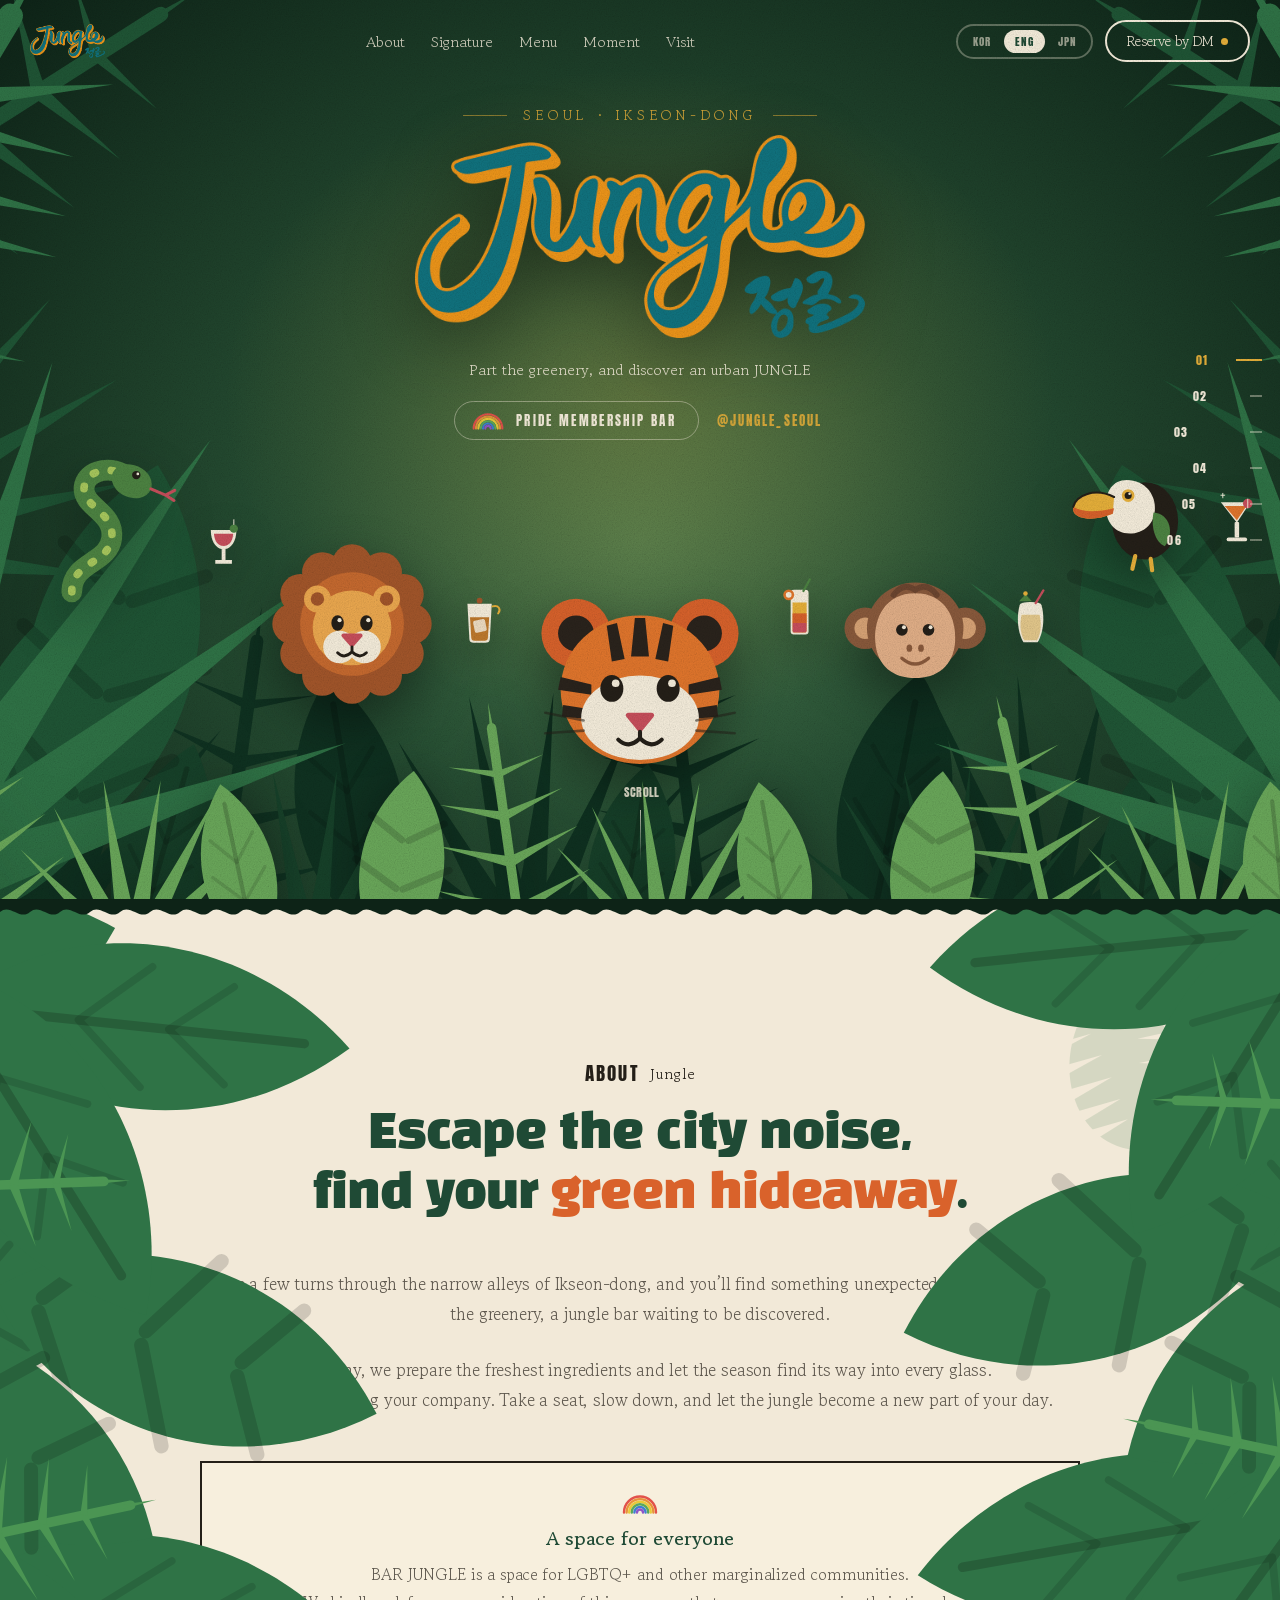
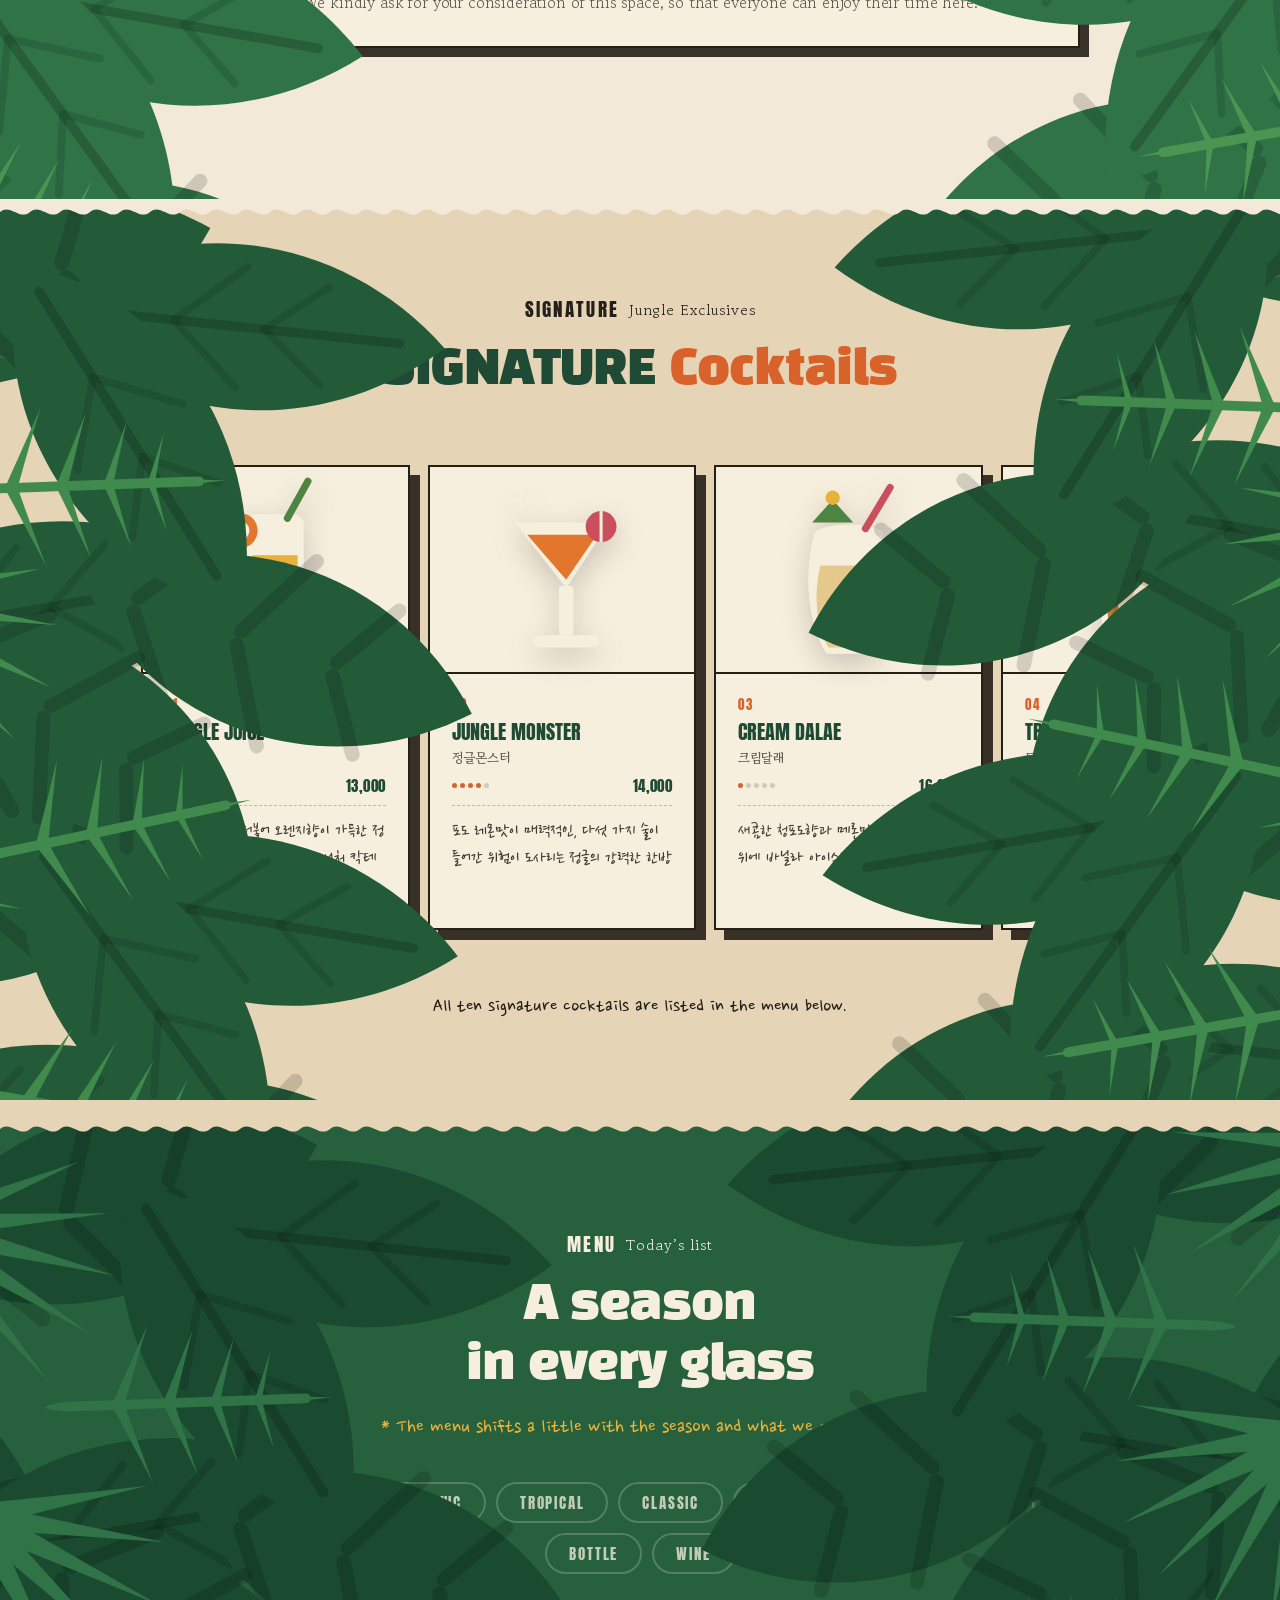
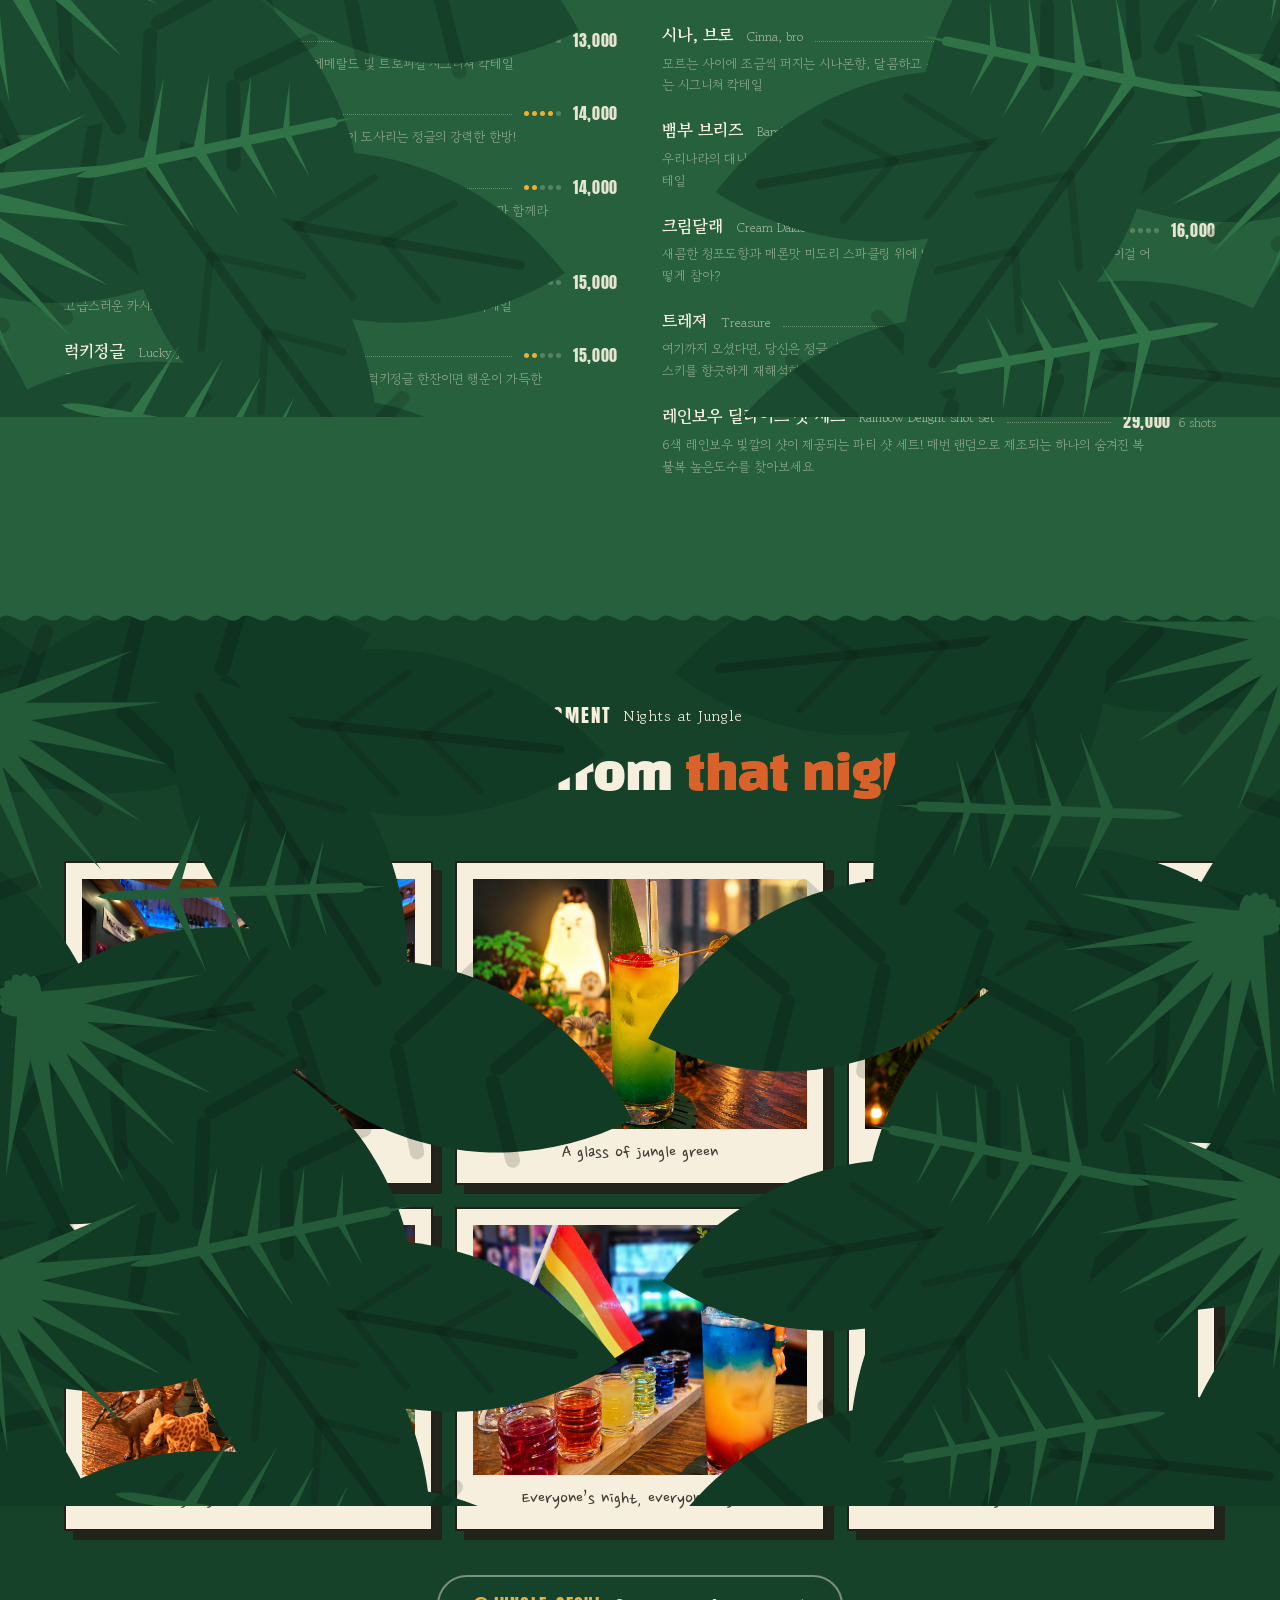
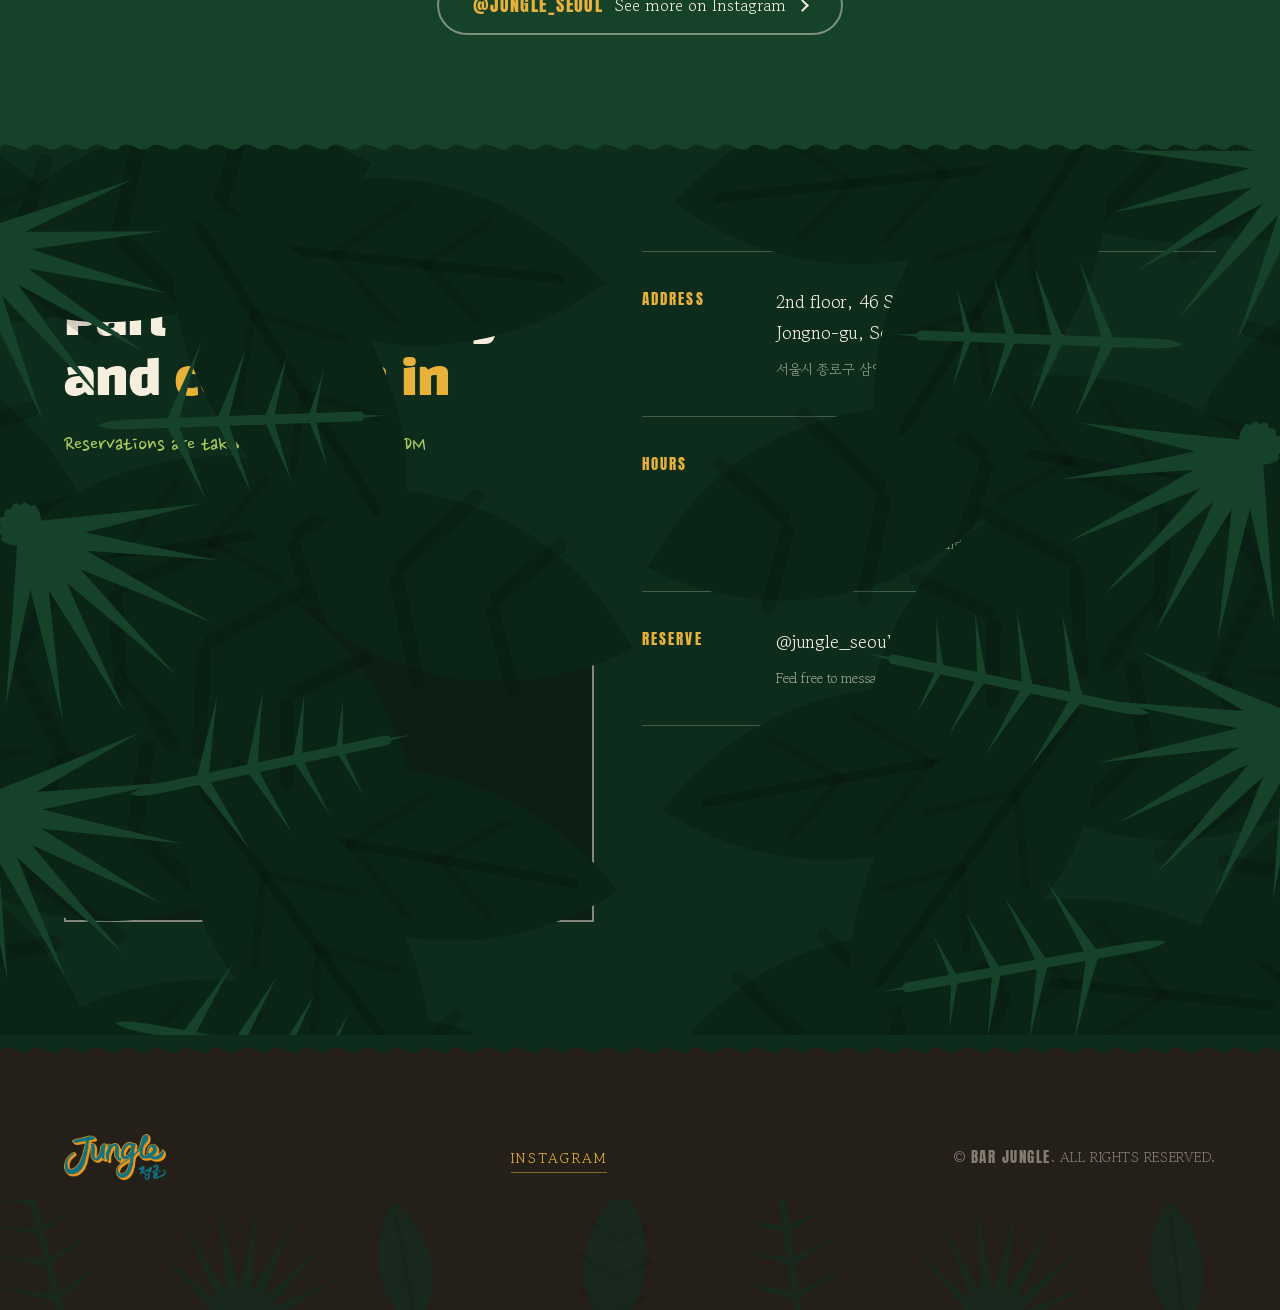
==== commit 2b9200c9: "안내문 첫 문장 교체 (한·영·일) '이 바는 소수자분들이 함께하는 공간입니다' → '정글바는 소수자분들을 위한 공간입니다'  영어·일본어도 같이 맞췄다. 기존 문장은 '함께하는 " ====
--- a/index.html
+++ b/index.html
@@ -510,7 +510,7 @@
 					</g>
 				</svg>
 				<strong class="an_tit" data-i18n="about.notice_tit">모두를 위한 자리입니다</strong>
-				<p class="an_txt txt normal ch" data-i18n="about.notice">이 바는 소수자분들이 함께하는 공간입니다.<br>모두가 즐거운 시간을 보낼 수 있도록 공간에 대한 배려를 부탁드립니다.</p>
+				<p class="an_txt txt normal ch" data-i18n="about.notice">정글바는 소수자분들을 위한 공간입니다.<br>모두가 즐거운 시간을 보낼 수 있도록 공간에 대한 배려를 부탁드립니다.</p>
 			</div>
 			<!-- 함께하는 공간 안내 E -->
 		</div>
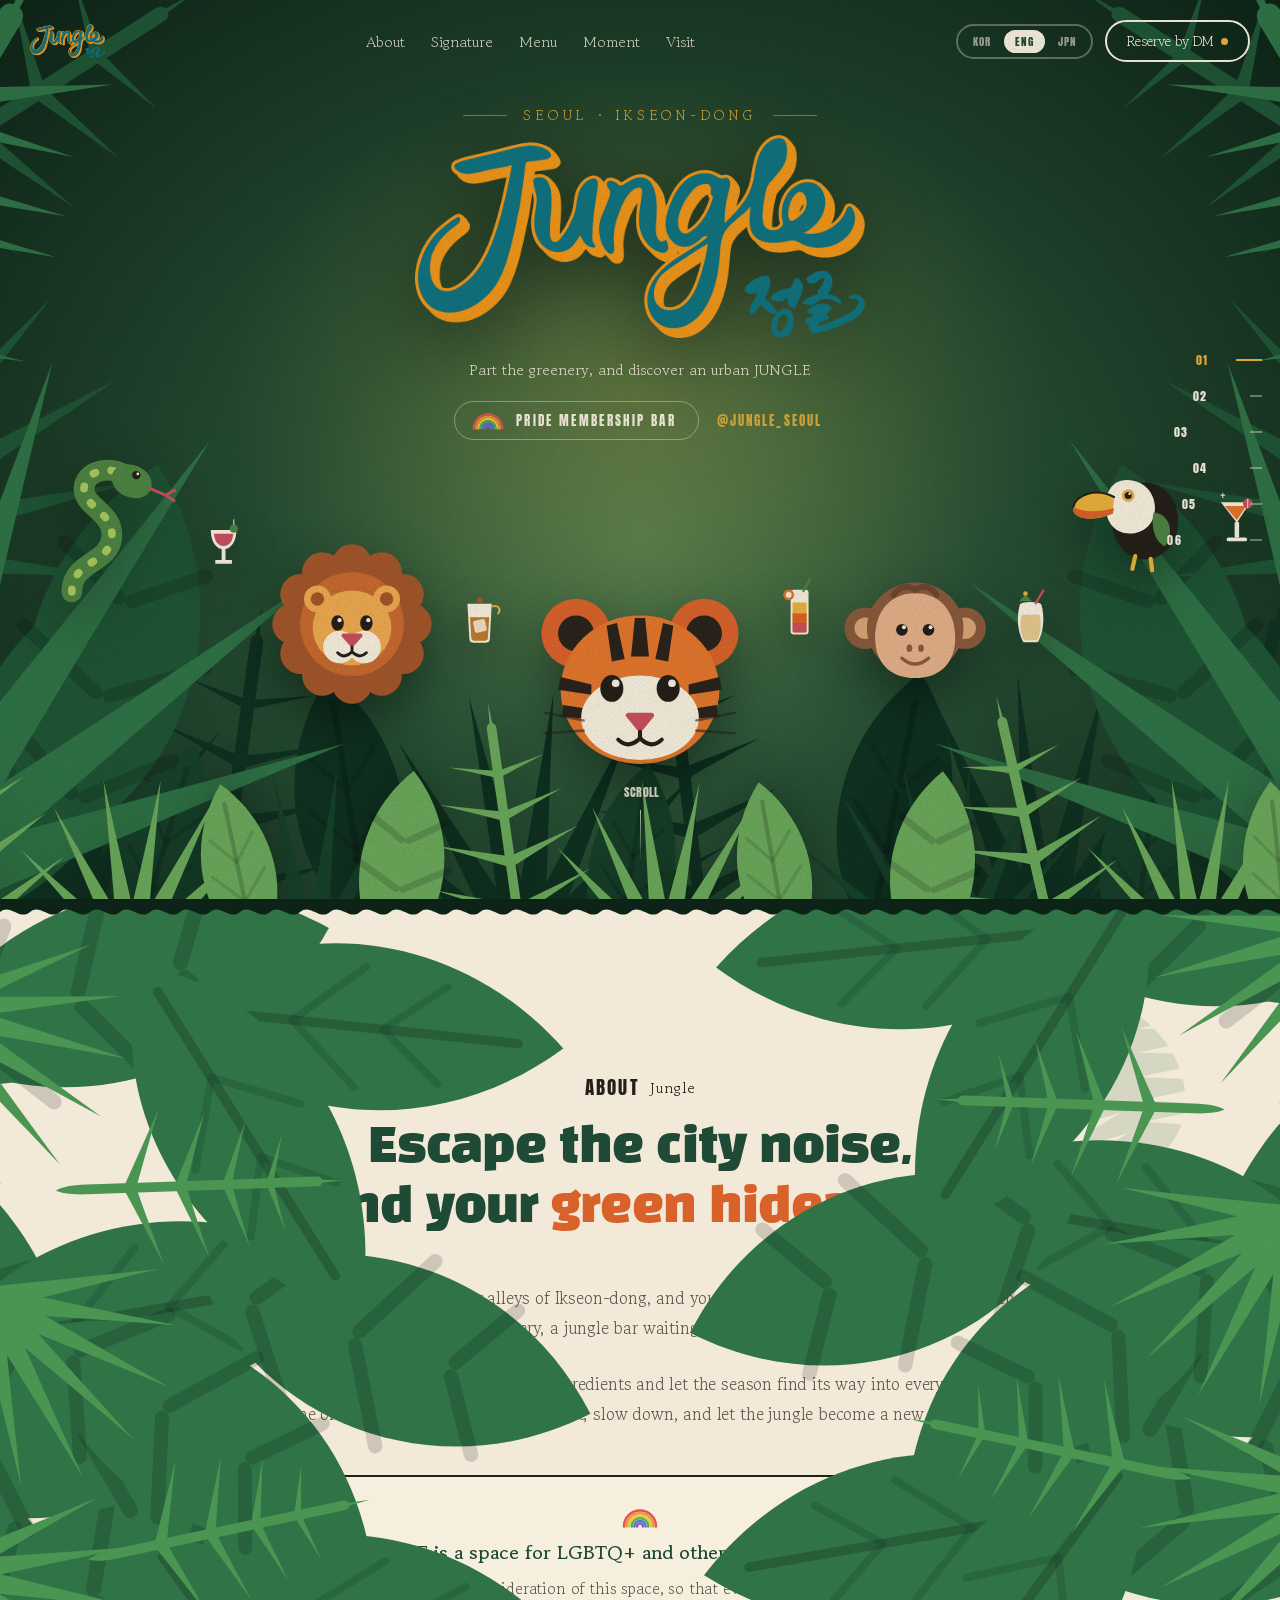
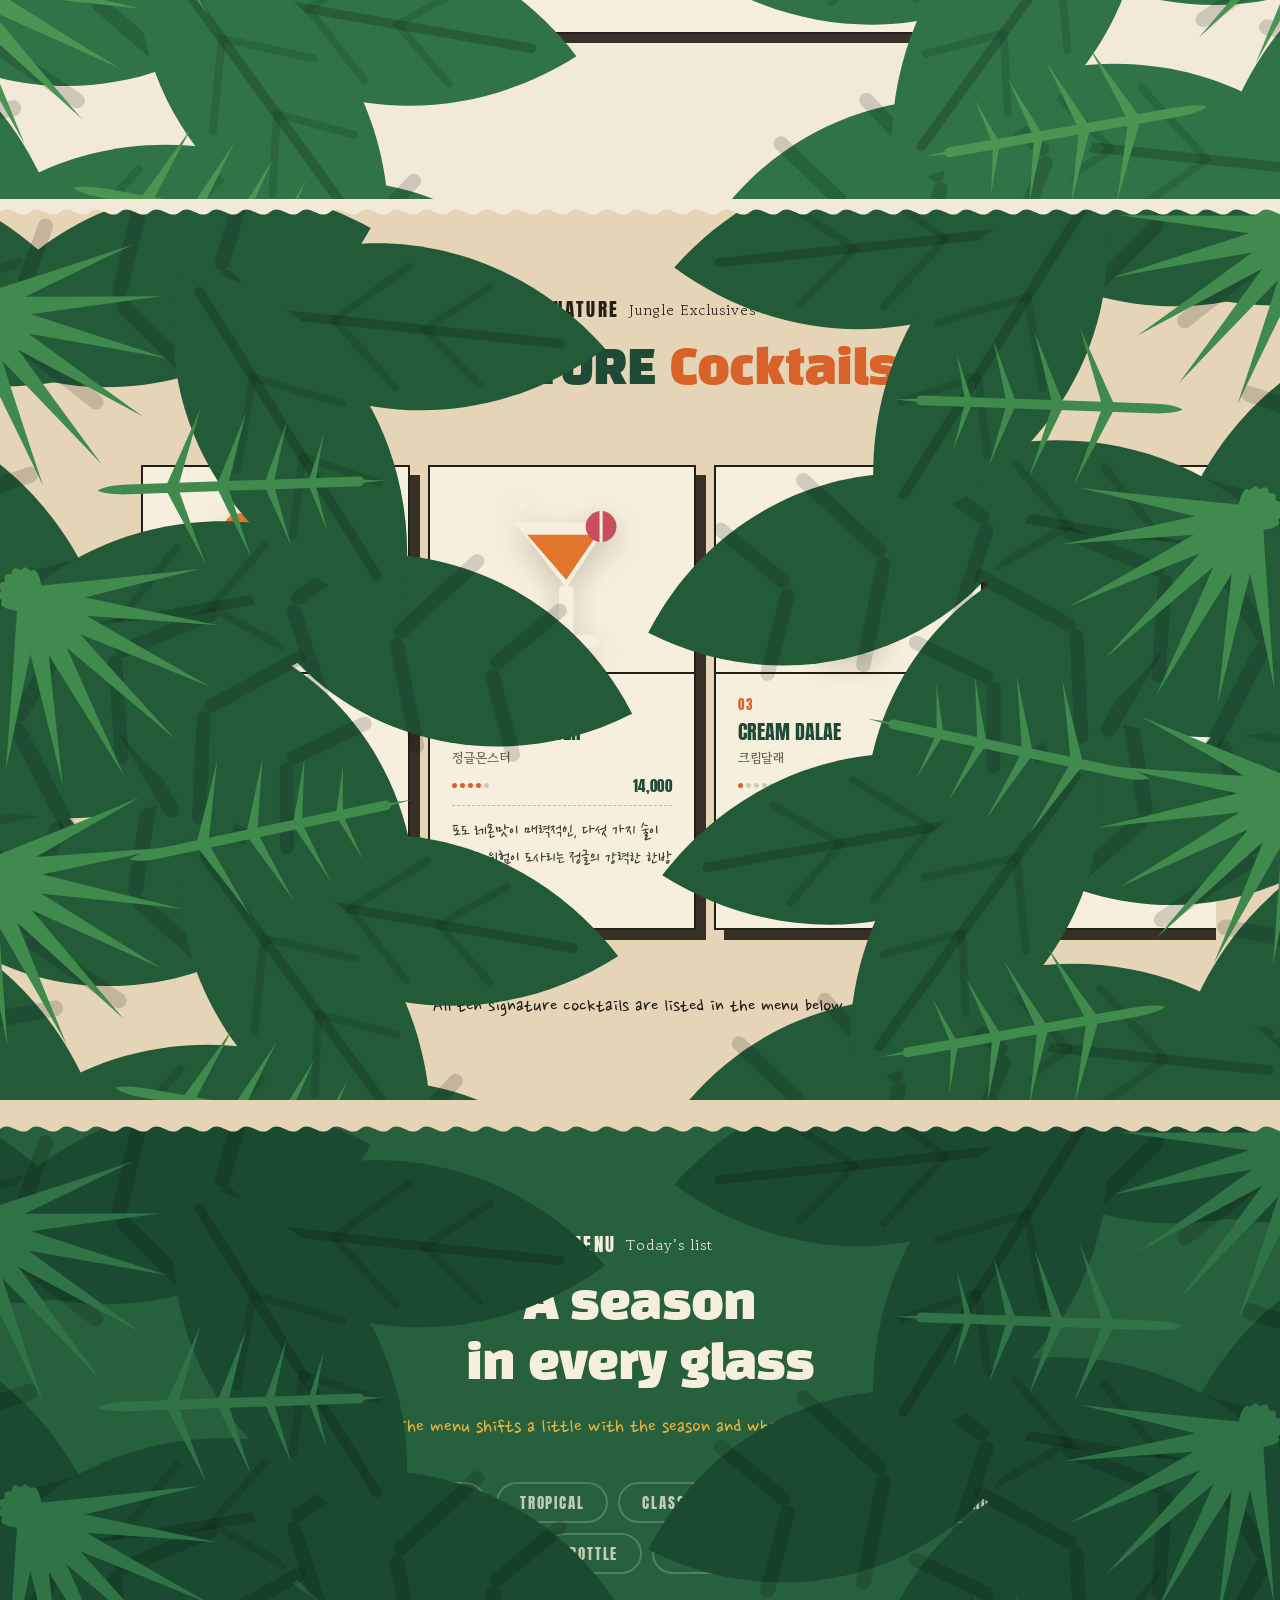
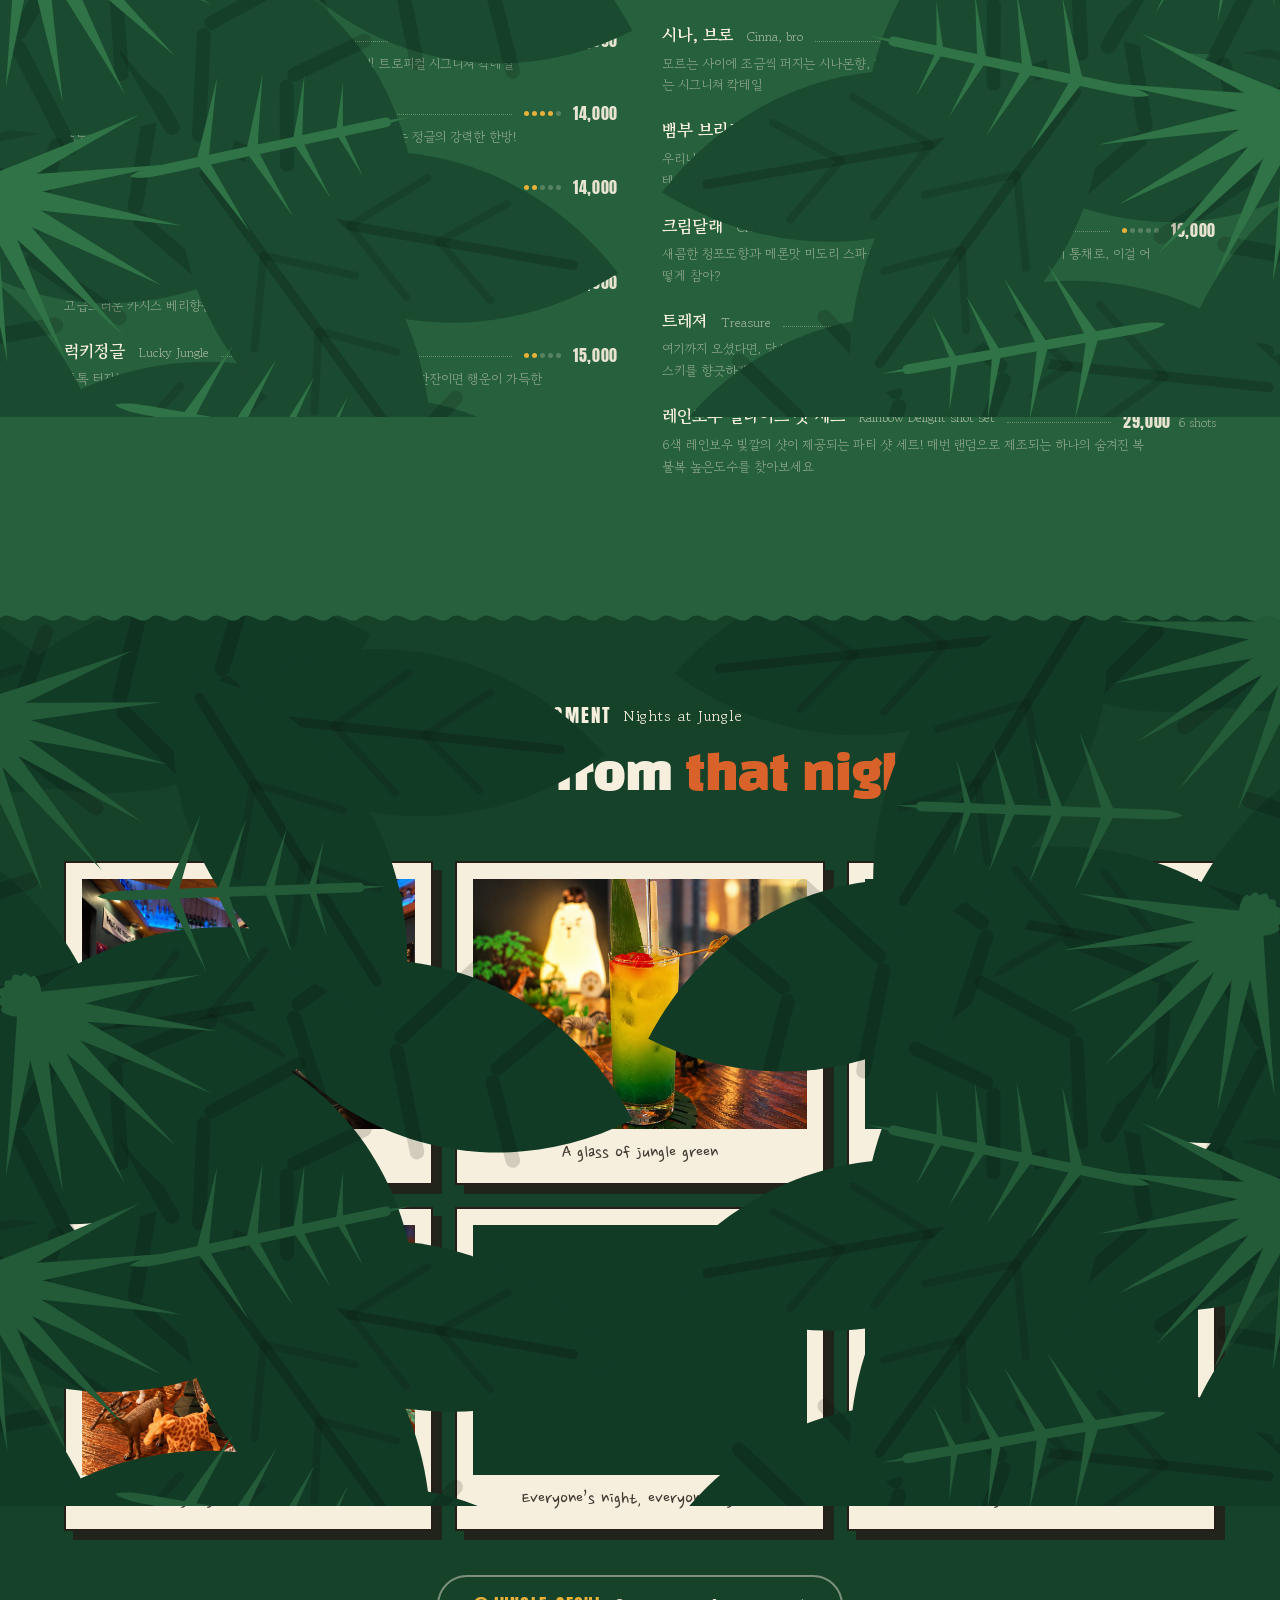
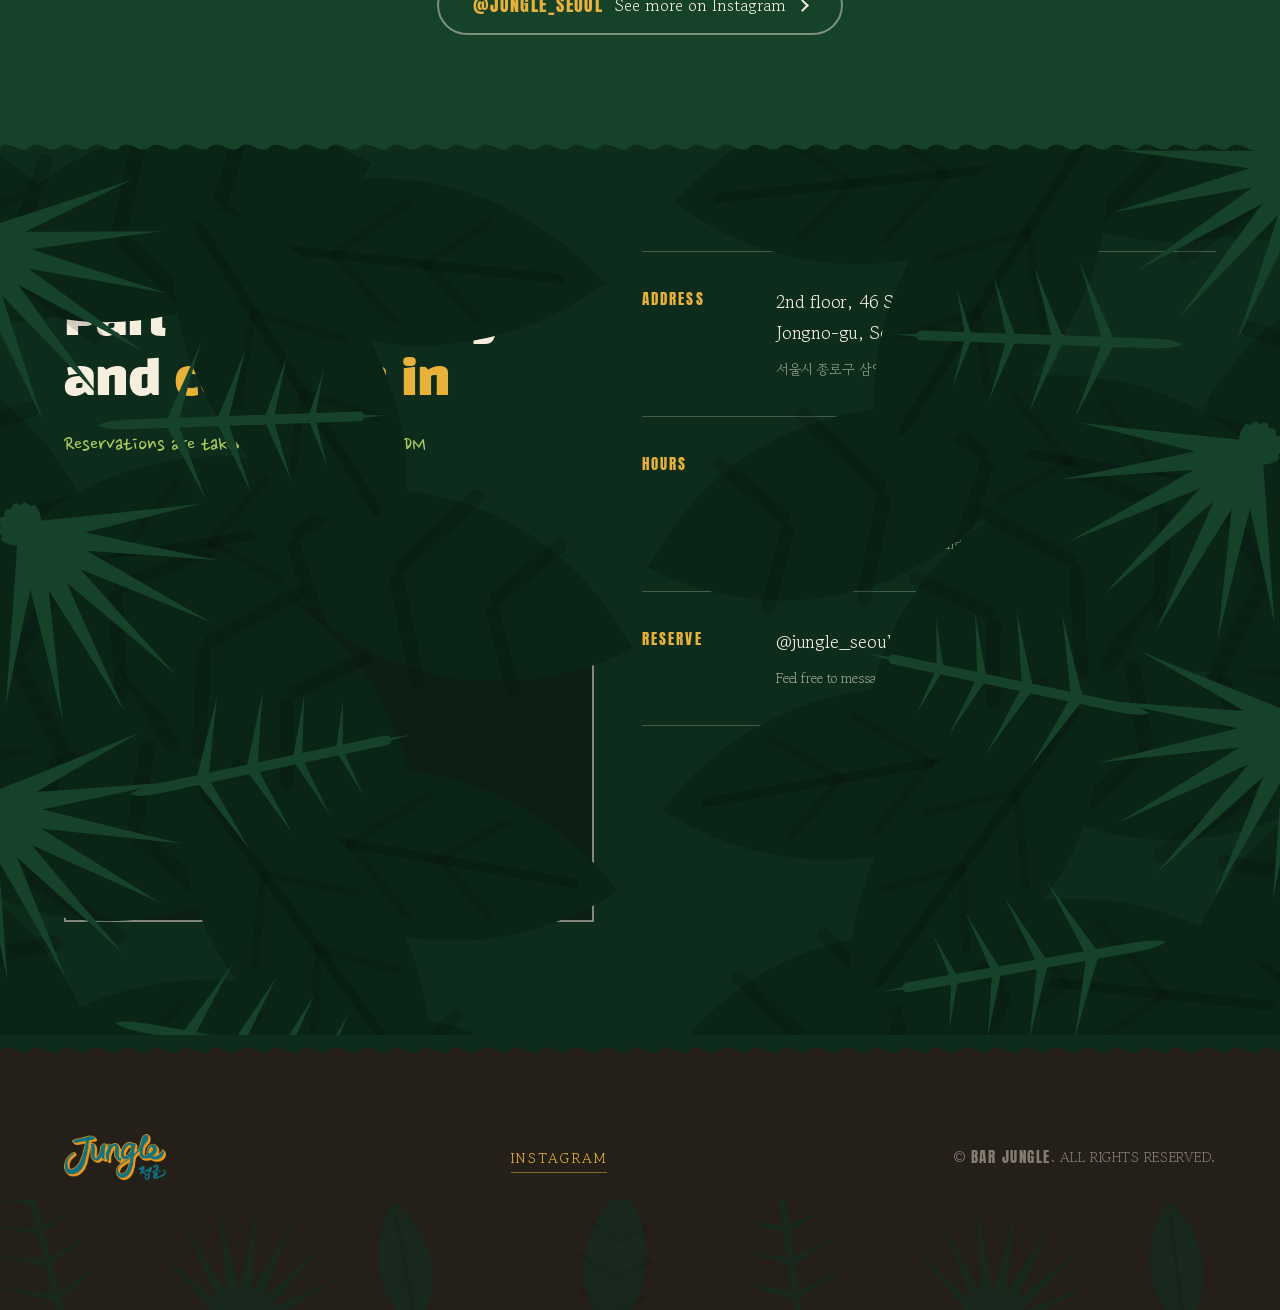
==== commit 63e0a3ee: "안내문 제목·본문 재배치 (한·영·일) 제목 : 모두를 위한 자리입니다 → 정글바는 소수자분들을 위한 공간입니다. 본문 : 첫 문장이 제목으로 올라가, 배려를 청하는 한 문장만 남" ====
--- a/index.html
+++ b/index.html
@@ -509,8 +509,8 @@
 						<path d="M16,19.5 A3,3 0 0 1 22,19.5" stroke="#8f55c8"></path>
 					</g>
 				</svg>
-				<strong class="an_tit" data-i18n="about.notice_tit">모두를 위한 자리입니다</strong>
-				<p class="an_txt txt normal ch" data-i18n="about.notice">정글바는 소수자분들을 위한 공간입니다.<br>모두가 즐거운 시간을 보낼 수 있도록 공간에 대한 배려를 부탁드립니다.</p>
+				<strong class="an_tit" data-i18n="about.notice_tit">정글바는 소수자분들을 위한 공간입니다.</strong>
+				<p class="an_txt txt normal ch" data-i18n="about.notice">모두가 즐거운 시간을 보낼 수 있도록 공간에 대한 배려를 부탁드립니다.</p>
 			</div>
 			<!-- 함께하는 공간 안내 E -->
 		</div>
--- a/css/layout.css
+++ b/css/layout.css
@@ -459,6 +459,11 @@
 .a_notice {max-width:880px; margin:56px auto 0; padding:34px 38px; background-color:#f7efdd; border:2px solid #241f18; box-shadow:9px 9px 0 rgba(36,31,24,0.9);}
 .an_bow {width:38px; height:21px; margin-bottom:14px;}
 .an_tit {display:block; font-size:19px; font-weight:700; color:#1f4a35; margin-bottom:12px;}
+/* 제목이 한 문장이라 좁은 화면에서 줄이 바뀐다. keep-all 이 없으면
+   '공간입/니다' 처럼 낱말 가운데가 갈린다.
+   한국어에만 건다. 일본어는 원래 아무 데서나 끊는 것이 정상이라,
+   같이 걸면 긴 가타카나가 통째로 밀려 상자 밖으로 삐져나간다. */
+html[lang="ko"] .an_tit, html[lang="ko"] .an_txt {word-break:keep-all;}
 .an_txt {margin:0;}
 /* About Notice E */
 
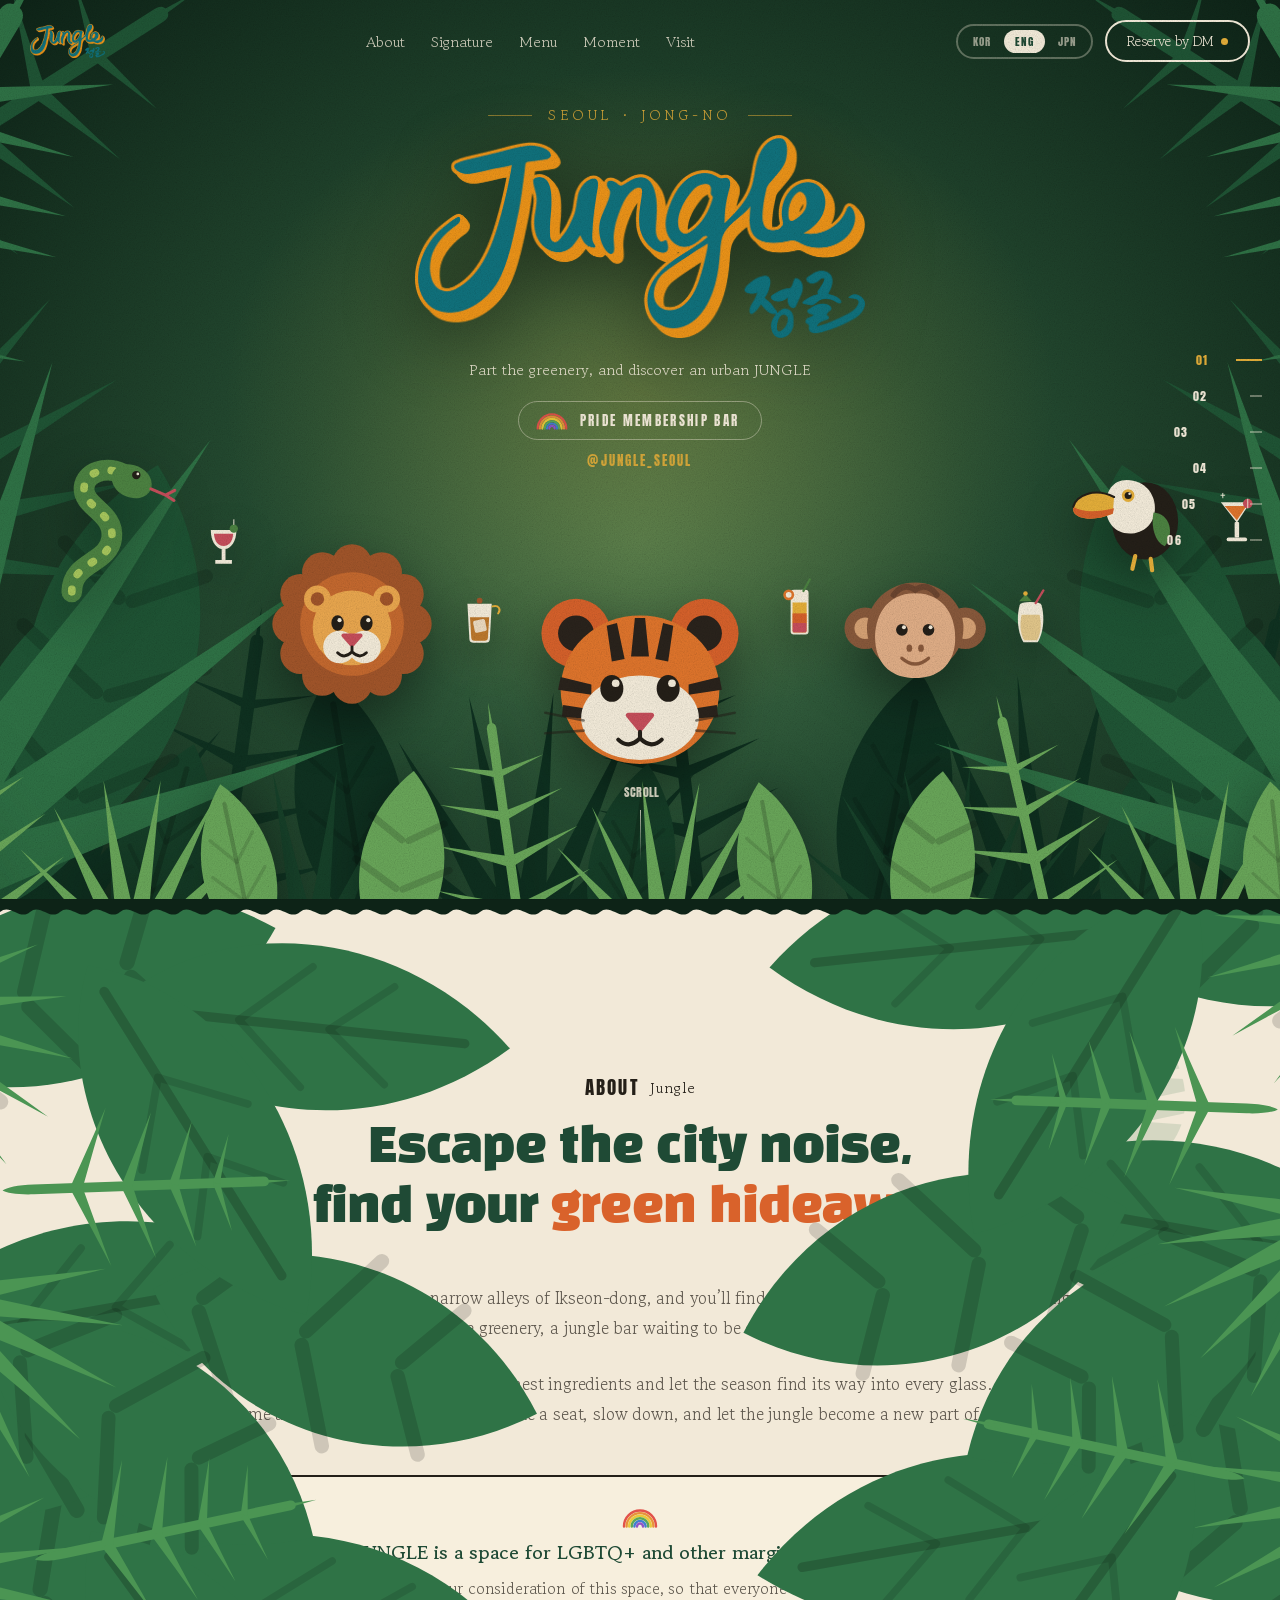
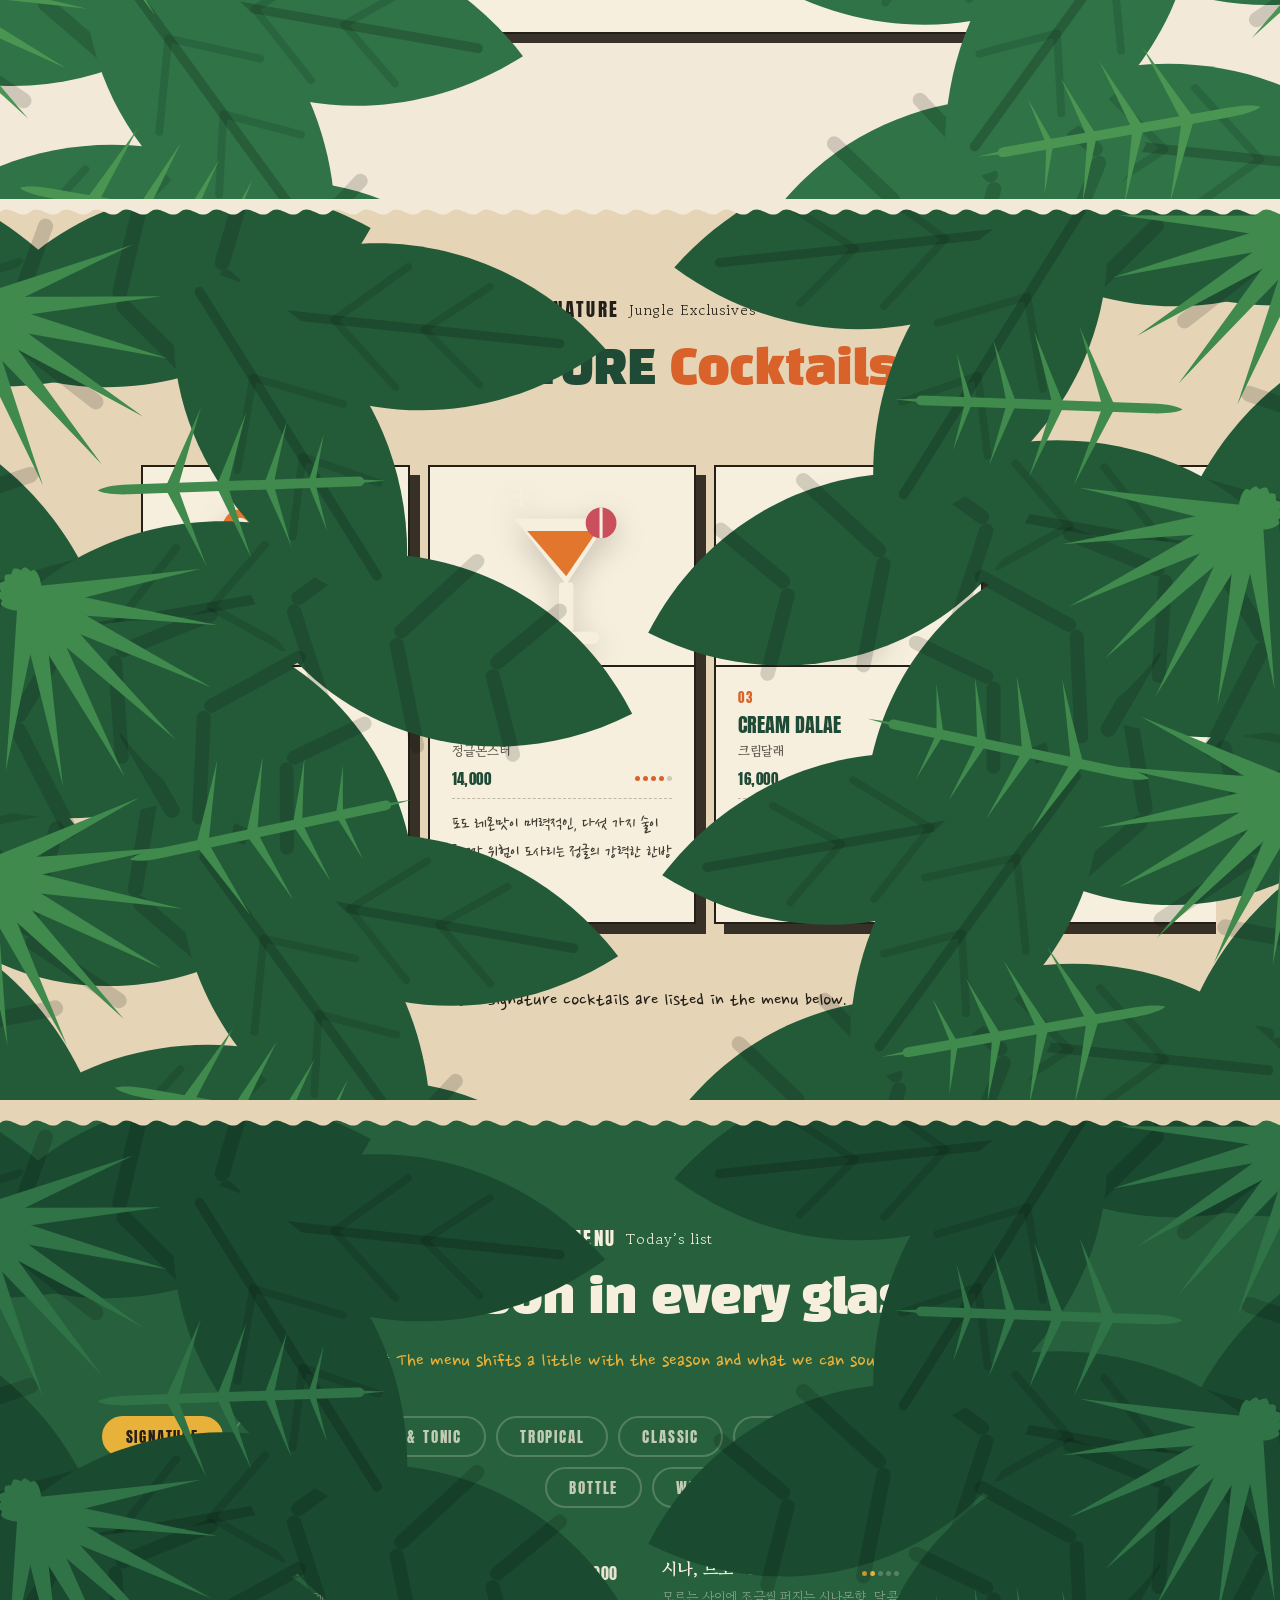
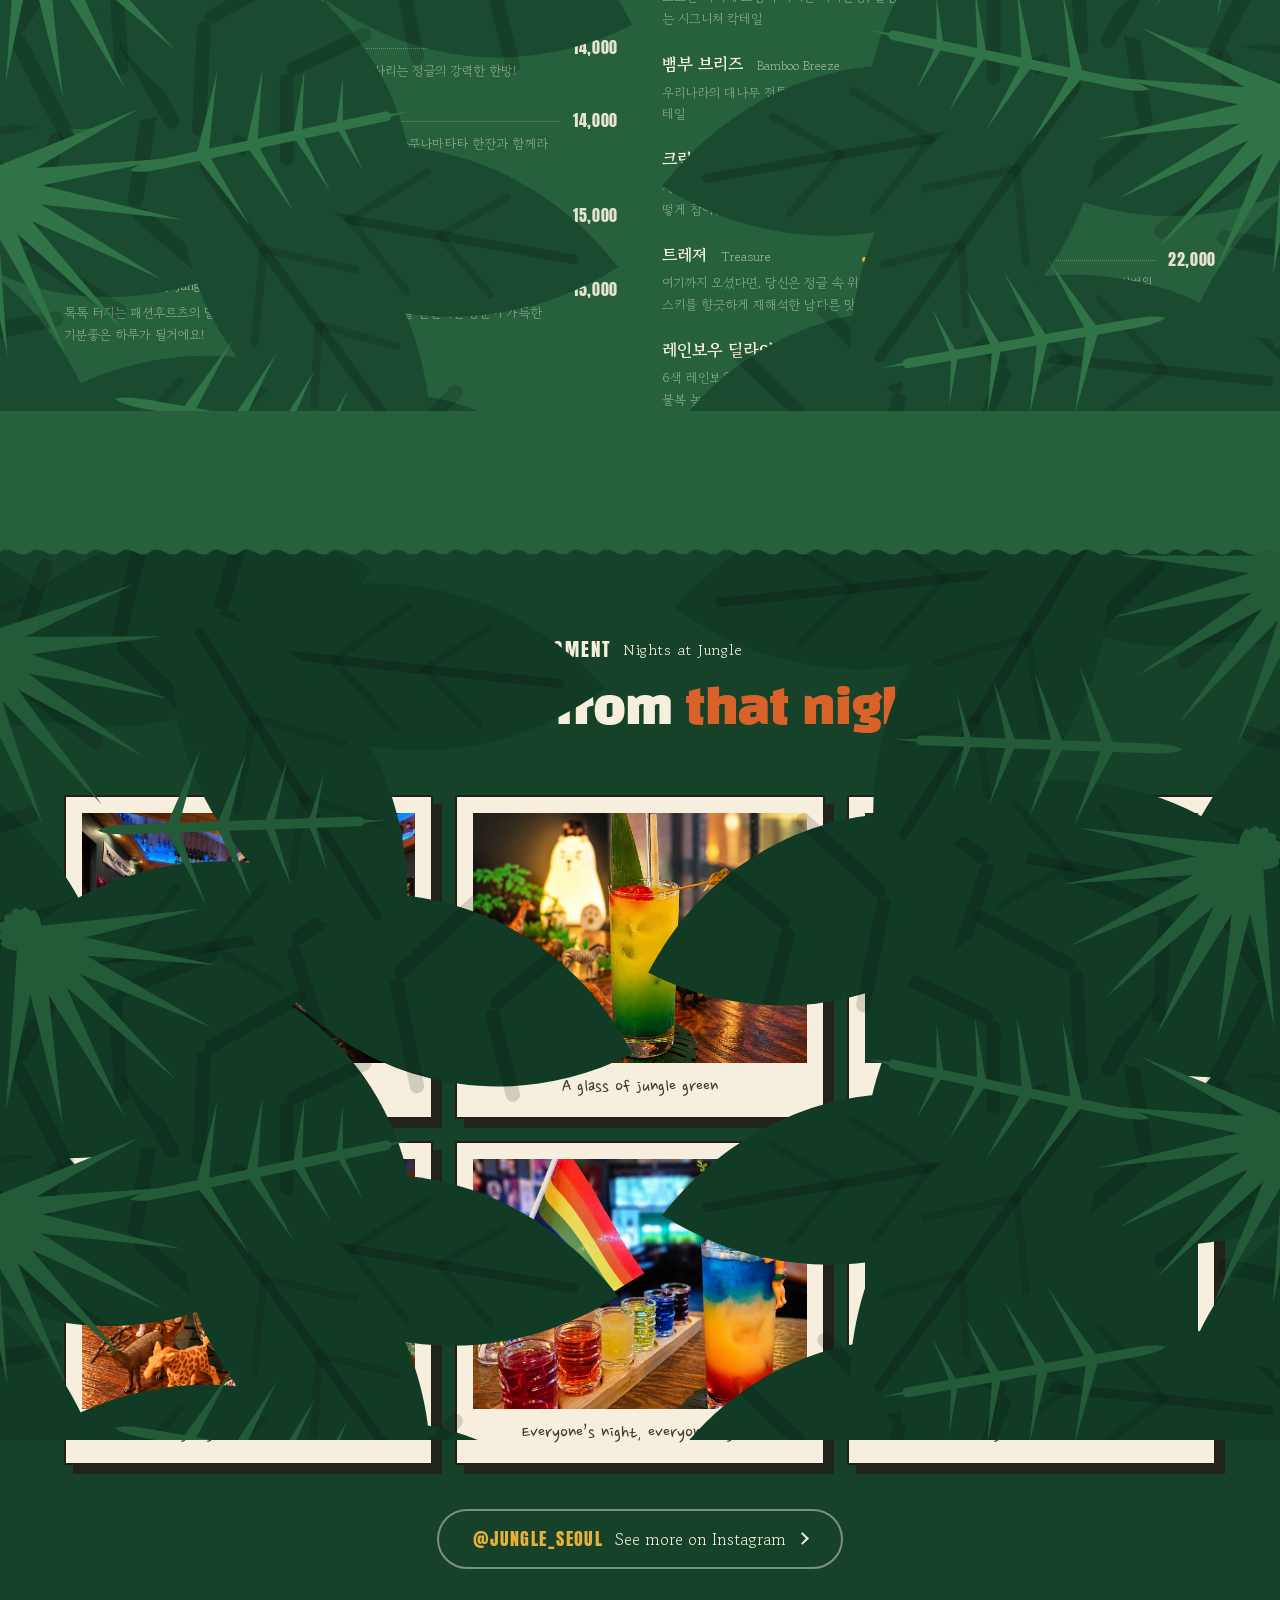
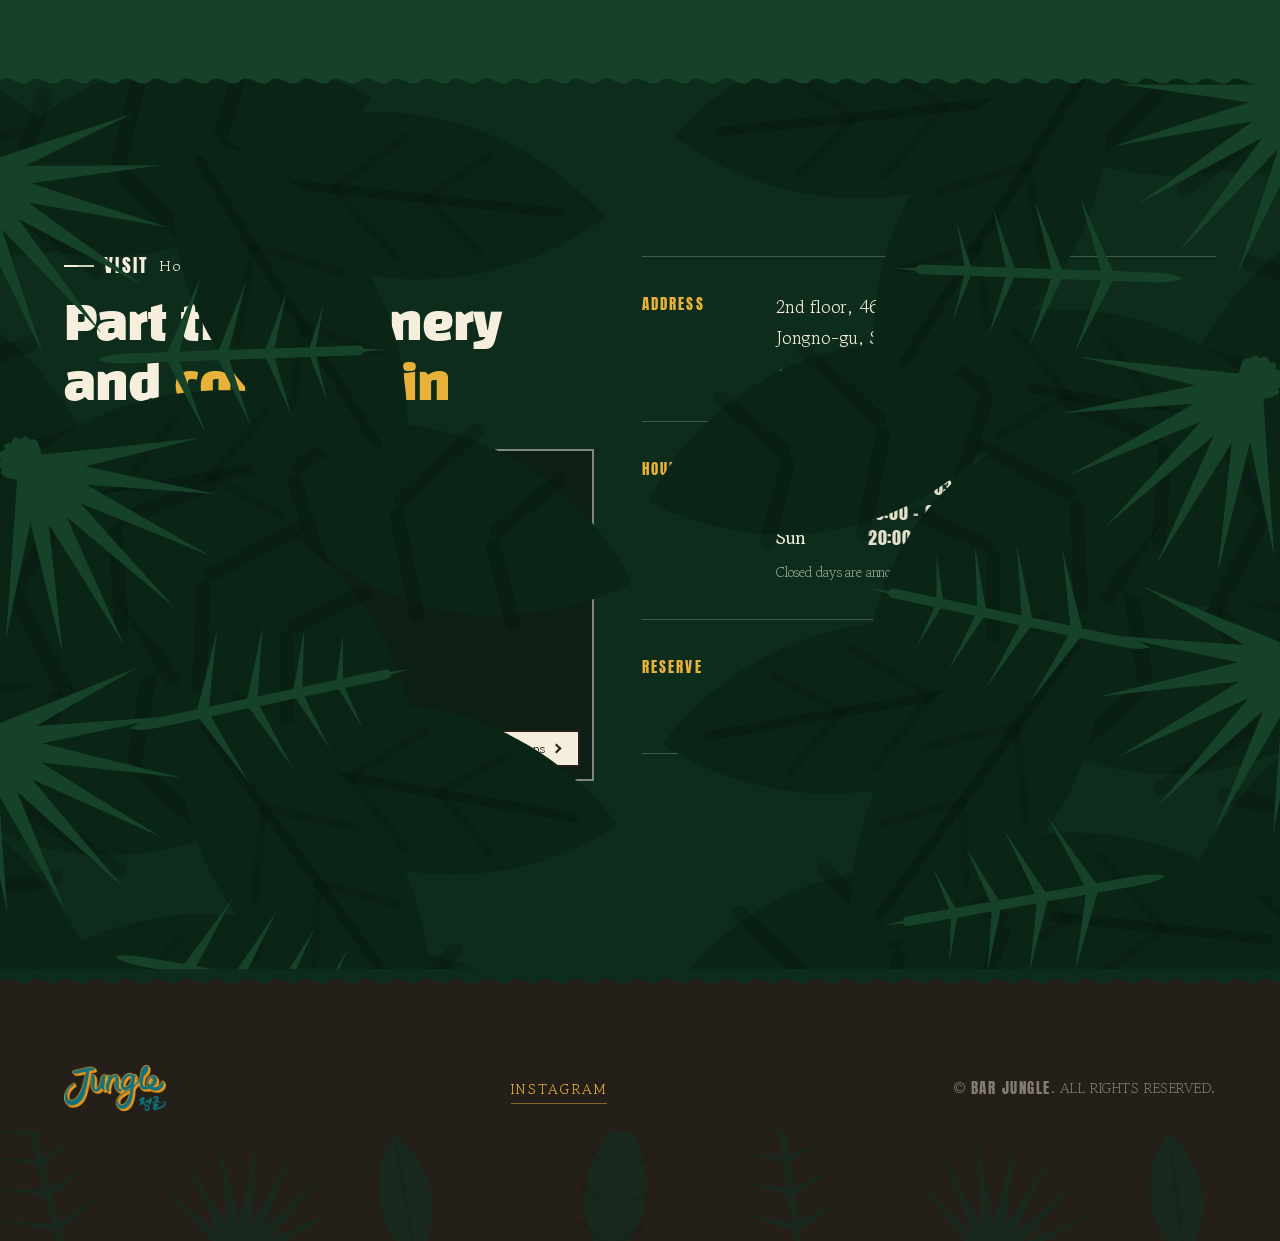
==== commit 722c2dd5: "PPT 수정사항 반영 (10.03) 1. 히어로 : SEOUL · IKSEON-DONG → SEOUL · JONG-NO    이쪽 손님들이 이태원/종로로 인식한다는 메모에 따름. " ====
--- a/index.html
+++ b/index.html
@@ -306,7 +306,7 @@
 
 		<!-- 히어로 타이틀 S -->
 		<div class="he_title">
-			<p class="het_eyebrow"><i></i><span>SEOUL · IKSEON-DONG</span><i></i></p>
+			<p class="het_eyebrow"><i></i><span>SEOUL · JONG-NO</span><i></i></p>
 			<h2 class="het_logo"><img src="./images/logo_jungle.png" alt="BAR JUNGLE 정글"></h2>
 			<p class="het_sub" data-i18n="hero.sub">풀숲을 헤치면, 도심 한가운데 정글</p>
 			<div class="het_row">
@@ -323,8 +323,8 @@
 					</svg>
 					<span class="font">PRIDE MEMBERSHIP BAR</span>
 				</p>
-				<a href="https://www.instagram.com/jungle_seoul/" class="het_ig font" target="_blank" rel="noopener" title="Instagram_인스타그램">@JUNGLE_SEOUL</a>
-			</div>
+			</div>
+			<p class="het_igrow"><a href="https://www.instagram.com/jungle_seoul/" class="het_ig font" target="_blank" rel="noopener" title="Instagram_인스타그램">@JUNGLE_SEOUL</a></p>
 		</div>
 		<!-- 히어로 타이틀 E -->
 
@@ -684,7 +684,7 @@
 		<div class="m_wrap">
 			<div class="m_head">
 				<p class="m_eyebrow fade f_up" data-i18n="menu.eyebrow"><span class="font">MENU</span> 오늘의 목록</p>
-				<h2 class="m_title title t2 cw font2 fade f_up f_delay03" data-i18n="menu.title">잔 하나에<br>계절을 담아</h2>
+				<h2 class="m_title title t2 cw font2 fade f_up f_delay03" data-i18n="menu.title">잔 하나에 계절을 담아</h2>
 				<p class="m_hand fade f_up f_delay06" data-i18n="menu.note">* 계절과 수급에 따라 메뉴는 조금씩 바뀝니다</p>
 			</div>
 			<div class="m_body">
@@ -1692,8 +1692,6 @@
 			<div class="v_left">
 				<p class="v_eyebrow fade f_up" data-i18n="visit.eyebrow"><span class="font">VISIT</span> 오시는 길</p>
 				<h2 class="v_title title t2 cw font2 fade f_up f_delay03" data-i18n="visit.title">풀숲을 헤치고<br><mark class="cs">들어오세요</mark></h2>
-				<p class="v_hand fade f_up f_delay06" data-i18n="visit.hand">예약은 인스타그램 DM으로 받습니다</p>
-				<a href="https://www.instagram.com/jungle_seoul/" class="v_btn fade f_up f_delay09" target="_blank" rel="noopener" title="Reserve_인스타그램 DM 예약"><span data-i18n="visit.btn">DM으로 예약하기</span><i></i></a>
 				<div class="v_map fade f_up f_delay12" id="vmap">
 					<div class="vm_fall">
 						<span class="vmf_mark" aria-hidden="true">林</span>
@@ -1717,6 +1715,7 @@
 						<strong class="vir_tit font">HOURS</strong>
 						<div class="vir_txt">
 							<ul class="vir_hours">
+								<li class="vh_open"><b data-i18n="visit.open365">365 OPEN!</b></li>
 								<li><b data-i18n="visit.hours1">월 – 목</b><em class="font">19:00 – 03:00</em></li>
 								<li><b data-i18n="visit.hours2">금 – 토</b><em class="font">19:00 – 04:00</em></li>
 								<li><b data-i18n="visit.hours3">일</b><em class="font">20:00 – 03:00</em></li>
@@ -1727,8 +1726,8 @@
 					<li class="vi_row">
 						<strong class="vir_tit font">RESERVE</strong>
 						<div class="vir_txt">
-							<p class="txt big cw">@jungle_seoul DM</p>
-							<p class="txt small" data-i18n="visit.reserve_sub">방문 전에 미리 연락 주시면 자리를 준비해 둘게요</p>
+							<p class="txt big cw"><a href="https://www.instagram.com/jungle_seoul/" class="vir_ig" target="_blank" rel="noopener" title="Instagram_인스타그램">Instagram @jungle_seoul</a></p>
+							<p class="txt small" data-i18n="visit.reserve_sub">미리 연락주시면 예약 안내해드릴게요.</p>
 						</div>
 					</li>
 				</ul>
--- a/css/layout.css
+++ b/css/layout.css
@@ -300,8 +300,14 @@
 .ss_nav[disabled] {opacity:0; pointer-events:none;}
 .sl_item {background-color:#f7efdd; border:2px solid #241f18; box-shadow:10px 10px 0 rgba(36,31,24,0.9); text-align:left; overflow:hidden; transition:opacity 0.9s ease, transform 0.45s cubic-bezier(0.16,1,0.3,1), box-shadow 0.45s ease;}
 .sec.on .sl_item:hover {transform:translate(-6px,-6px); box-shadow:17px 17px 0 rgba(36,31,24,0.9);}
-.sli_pic {position:relative; width:100%; aspect-ratio:4/3; border-bottom:2px solid #241f18; display:flex; align-items:center; justify-content:center;}
-.sli_pic svg {width:62%; height:auto; filter:drop-shadow(0 10px 14px rgba(0,0,0,0.18));}
+/* 4:3 자리.
+   aspect-ratio 는 구형 기기에서 무시되어 높이가 0 이 된다. 지도와 같은 이유로
+   어디서나 되는 padding 비율을 쓰고, 안쪽은 절대 위치로 앉힌다. */
+.sli_pic {position:relative; width:100%; border-bottom:2px solid #241f18; overflow:hidden;}
+.sli_pic::before {content:""; display:block; width:100%; padding-top:75%;}
+.sli_pic svg {position:absolute; left:19%; top:50%; width:62%; height:auto; transform:translateY(-50%); filter:drop-shadow(0 10px 14px rgba(0,0,0,0.18));}
+.sli_pic img {position:absolute; left:0; top:0; width:100%; height:100%; object-fit:cover; display:block;}
+.sli_pic.has_pic {background-color:#17422a;}
 .sl_item.c1 .sli_pic {background-color:#2f7346;}
 .sl_item.c2 .sli_pic {background-color:#17422a;}
 .sl_item.c3 .sli_pic {background-color:#d9622b;}
@@ -331,20 +337,26 @@
 .m_body {display:block;}
 .mg_title {position:relative; padding-bottom:16px; margin-bottom:22px; border-bottom:2px solid rgba(247,239,221,0.35); font-size:23px; letter-spacing:0.16em; color:#e8b13a;}
 .mgl_item {padding:11px 0; color:#f7efdd;}
-.mgli_row {display:flex; align-items:flex-end;}
-.mgli_name {font-size:17px; font-weight:700; line-height:1.45;}
+/* 이름·지표·점선·가격을 한 줄에 다 넣으려다, 폭이 모자라면 이름 칸이 먼저
+   눌렸다. 와인처럼 지표가 붙는 줄은 2단 배치의 한 칸(태블릿에서 380px 남짓)
+   안에서 이름이 126px 까지 줄어 3.6줄로 갈라졌다.
+   이름에 최소 폭을 주고 줄바꿈을 허용해, 들어가면 한 줄로 두고 모자라면
+   이름이 제 줄을 차지하게 한다. 접힌 줄은 order 로 지표 → 점선 → 가격
+   순서로 세우고, 점선이 남는 자리를 늘려 가격이 오른쪽 끝에 붙는다. */
+.mgli_row {display:flex; align-items:flex-end; flex-wrap:wrap; gap:2px 13px;}
+.mgli_name {font-size:17px; font-weight:700; line-height:1.45; min-width:min(100%, 11em); order:0;}
 .mgli_name span {display:inline-block; margin-left:9px; font-size:13px; font-weight:400; opacity:0.58;}
 .mgli_name .mgli_vol {margin-left:7px; font-size:12px; opacity:0.4;}
-.mgli_row i {flex:1; min-width:16px; height:1px; margin:0 12px 6px; border-bottom:1px dotted rgba(247,239,221,0.32);}
-.mgli_row em {font-size:16px; letter-spacing:0.04em; opacity:0.92; white-space:nowrap;}
-.mgli_alc {display:inline-flex; align-items:center; gap:3px; margin:0 12px 5px 0;}
+.mgli_row i {flex:1; min-width:16px; height:1px; margin:0 0 6px; border-bottom:1px dotted rgba(247,239,221,0.32); order:2;}
+.mgli_row em {font-size:16px; letter-spacing:0.04em; opacity:0.92; white-space:nowrap; order:3; margin-left:auto;}
+.mgli_alc {display:inline-flex; align-items:center; gap:3px; margin:0 0 5px; order:1;}
 .mgli_alc b {width:5px; height:5px; border-radius:50%; background-color:#e8b13a;}
 .mgli_alc b.off {background-color:rgba(247,239,221,0.24);}
-.mgli_meter {display:inline-flex; align-items:center; margin:0 10px 4px 0; font-size:11px; letter-spacing:0.02em; opacity:0.5;}
+.mgli_meter {display:inline-flex; align-items:center; margin:0 0 4px; font-size:11px; letter-spacing:0.02em; opacity:0.5; order:1;}
 .mgli_meter b {width:4px; height:4px; border-radius:50%; margin-left:3px; background-color:#e8b13a;}
 .mgli_meter b:first-of-type {margin-left:6px;}
 .mgli_meter b.off {background-color:rgba(247,239,221,0.24);}
-.mgli_note {margin-left:8px; font-size:12px; opacity:0.5; white-space:nowrap;}
+.mgli_note {font-size:12px; opacity:0.5; white-space:nowrap; order:4;}
 .mgli_desc {margin-top:5px; padding-right:64px; font-size:13px; line-height:1.68; opacity:0.5;}
 .mp_sub {margin:38px 0 10px; padding-bottom:10px; border-bottom:1px solid rgba(247,239,221,0.2); font-size:15px; letter-spacing:0.14em; color:#e8b13a;}
 .mp_panel > .mp_sub:first-child {margin-top:0;}
@@ -433,7 +445,10 @@
 .het_pride {display:flex; width:fit-content; align-items:center; gap:11px; margin:0; padding:9px 22px 9px 16px; border:1.5px solid rgba(247,239,221,0.42); border-radius:999px; opacity:0; transform:translateY(24px); transition:0.9s cubic-bezier(0.16,1,0.3,1) 1.96s;}
 .hp_bow {width:34px; height:19px; flex-shrink:0;}
 .het_pride span {font-size:13px; letter-spacing:0.18em; color:#f7efdd;}
-.het_ig {display:block; width:fit-content; margin:0; padding:2px 4px; font-size:13px; letter-spacing:0.16em; color:#e8b13a; opacity:0; transform:translateY(20px); transition:0.9s cubic-bezier(0.16,1,0.3,1) 2.1s; pointer-events:auto;}
+/* 인스타 링크는 PRIDE 뱃지 아래 줄에 둔다. 한 줄에 나란히 두면
+   두 가지가 같은 무게로 읽혀 뱃지 문구가 묻힌다. */
+.het_igrow {margin-top:11px; text-align:center;}
+.het_ig {display:inline-block; margin:0; padding:2px 4px; font-size:13px; letter-spacing:0.16em; color:#e8b13a; opacity:0; transform:translateY(20px); transition:0.9s cubic-bezier(0.16,1,0.3,1) 2.1s; pointer-events:auto;}
 .het_ig:hover {color:#f7efdd;}
 #hero.on .het_pride {opacity:1; transform:translateY(0);}
 #hero.on .het_ig {opacity:0.9; transform:translateY(0);}
@@ -476,6 +491,8 @@
 .mt_btn {padding:13px 28px; border:2px solid rgba(247,239,221,0.3); border-radius:999px; font-family:"Anton", sans-serif; font-size:16px; letter-spacing:0.12em; color:#f7efdd; opacity:0.75; transition:0.28s;}
 .mt_btn:hover {opacity:1; border-color:rgba(247,239,221,0.6);}
 .mt_btn.on {background-color:#e8b13a; border-color:#e8b13a; color:#241f18; opacity:1;}
+/* 탭 머리말 : 탭을 열자마자 보이도록 목록 위에 한 줄로 둔다. */
+.mp_notice {display:inline-block; margin-bottom:22px; padding:9px 18px; border:1.5px solid rgba(232,177,58,0.55); border-radius:999px; font-size:14px; letter-spacing:0.02em; color:#e8b13a;}
 .mp_panel {display:none;}
 .mp_panel.on {display:block; animation:mp_in 0.5s cubic-bezier(0.16,1,0.3,1);}
 .mp_panel .mg_list {columns:2; column-gap:64px;}
@@ -508,6 +525,11 @@
 .vir_hours li {display:flex; align-items:baseline; gap:16px;}
 .vir_hours b {min-width:76px; font-size:17px; font-weight:700; color:#f7efdd;}
 .vir_hours em {font-size:18px; letter-spacing:0.04em; color:#f7efdd; opacity:0.92;}
+/* 365 OPEN! 은 요일 줄 위에 얹는 알림이라, 시간 칸을 비우고 색을 달리한다. */
+.vir_hours .vh_open b {min-width:0; font-family:"Anton", sans-serif; font-size:16px; letter-spacing:0.1em; color:#e8b13a;}
+/* RESERVE 의 인스타 주소도 메인처럼 눌러서 넘어가게 */
+.vir_ig {color:#f7efdd; border-bottom:1px solid rgba(247,239,221,0.45); padding-bottom:2px; transition:0.3s;}
+.vir_ig:hover {color:#e8b13a; border-color:#e8b13a;}
 /* Visit Map / Hours E */
 
 /* Responsive S */
@@ -684,29 +706,21 @@
 	.s_list {gap:14px; padding-bottom:24px;}
 	.ss_nav {display:none;}
 	.sl_item {box-shadow:7px 7px 0 rgba(36,31,24,0.9);}
-	.sli_pic {aspect-ratio:16/10;}
+	.sli_pic::before {padding-top:62.5%;}	/* 16:10 */
 	.sli_pic svg {width:38%;}
 	html {scroll-snap-type:none;}
 	.sec > .sv_veil {--lsc:2.4; --vshift:-215%;}
 	#depth {display:none;}
 
-	/* 한 줄에 다 넣으려다 이름 칸이 눌려 글자 단위로 쪼개지던 것을 고친다.
-	   와인처럼 당도·바디 지표가 붙는 줄은 폭이 모자라 이름이 9줄까지 갈라졌다.
-
-	   이름이 한 줄을 다 쓰게 하고, 지표·점선·가격을 그 아래 줄로 내렸다.
-	   남는 자리에 지표를 끼워 넣으면 영문명과 맞붙어 읽기 어렵고, 폭이
-	   모자랄 때 지표만 다시 갈라져 더 어지러워진다.
-	   아래 줄은 order 로 지표 → 점선 → 가격 순서로 세우고, 점선이 남는
-	   자리를 늘려 가격이 오른쪽 끝에 붙게 한다. 가격만 있는 맥주·안주도
-	   같은 모양이라 목록 전체가 한 결로 읽힌다. */
-	.mgli_row {flex-wrap:wrap; row-gap:2px;}
-	.mgli_name {font-size:16px; flex:1 0 100%; order:0;}
+	/* 폰에서는 예외 없이 이름이 한 줄을 다 쓰게 한다. 아래 기본 규칙만으로도
+	   대부분 접히지만, 좁은 화면에서는 모든 줄이 같은 모양이어야 목록이
+	   한 결로 읽힌다. */
+	.mgli_name {font-size:16px; flex:1 0 100%;}
 	.mgli_name span {display:block; margin:3px 0 0 0;}
-	.mgli_alc, .mgli_meter {order:1; margin-bottom:1px;}
-	.mgli_meter {margin-right:8px; font-size:10.5px;}
-	.mgli_row i {order:2; min-width:14px; margin:0 9px 5px;}
-	.mgli_row em {order:3; margin-left:auto;}
-	.mgli_note {order:4;}
+	.mgli_row {gap:2px 10px;}
+	.mgli_alc, .mgli_meter {margin-bottom:1px;}
+	.mgli_meter {font-size:10.5px;}
+	.mgli_row i {min-width:14px; margin:0 0 5px;}
 	.mgli_desc {padding-right:0; font-size:12.5px;}
 	.g_list {grid-template-columns:1fr; gap:20px;}
 	.gl_item {box-shadow:7px 7px 0 rgba(36,31,24,0.85);}
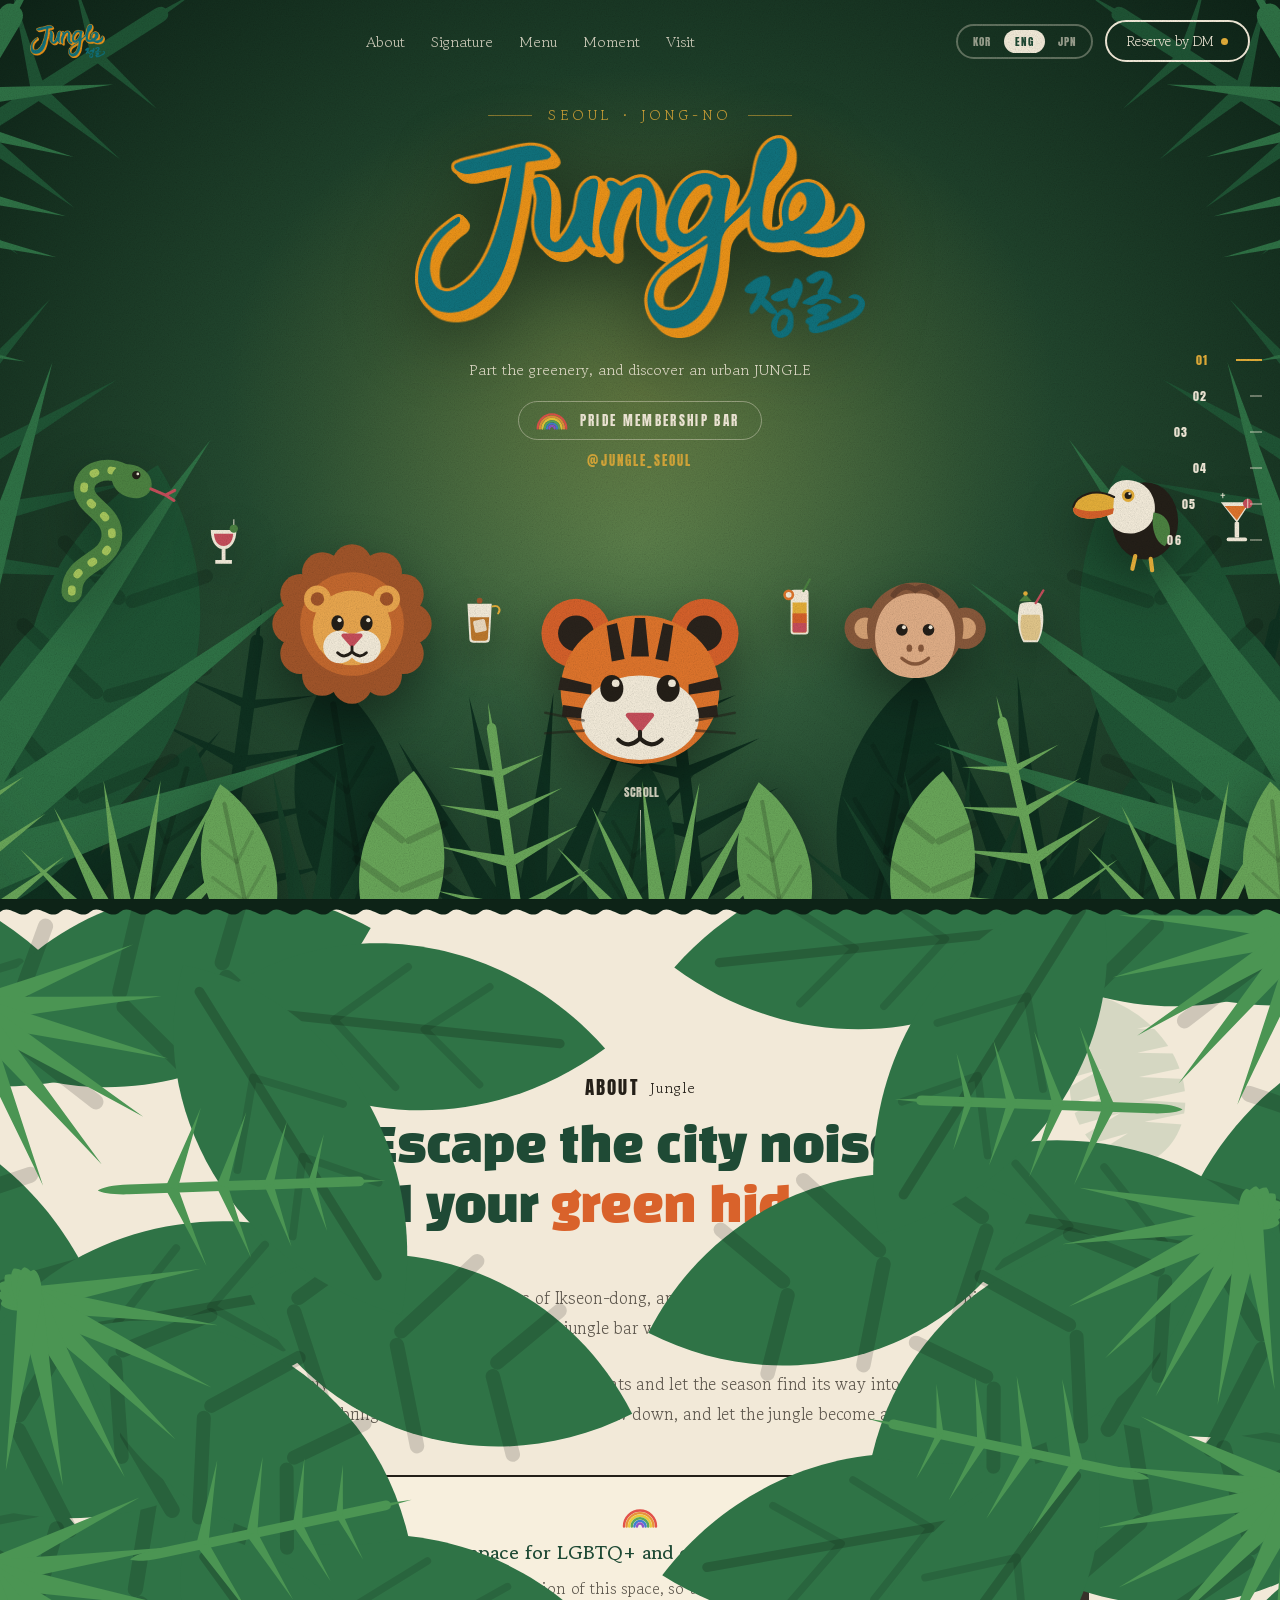
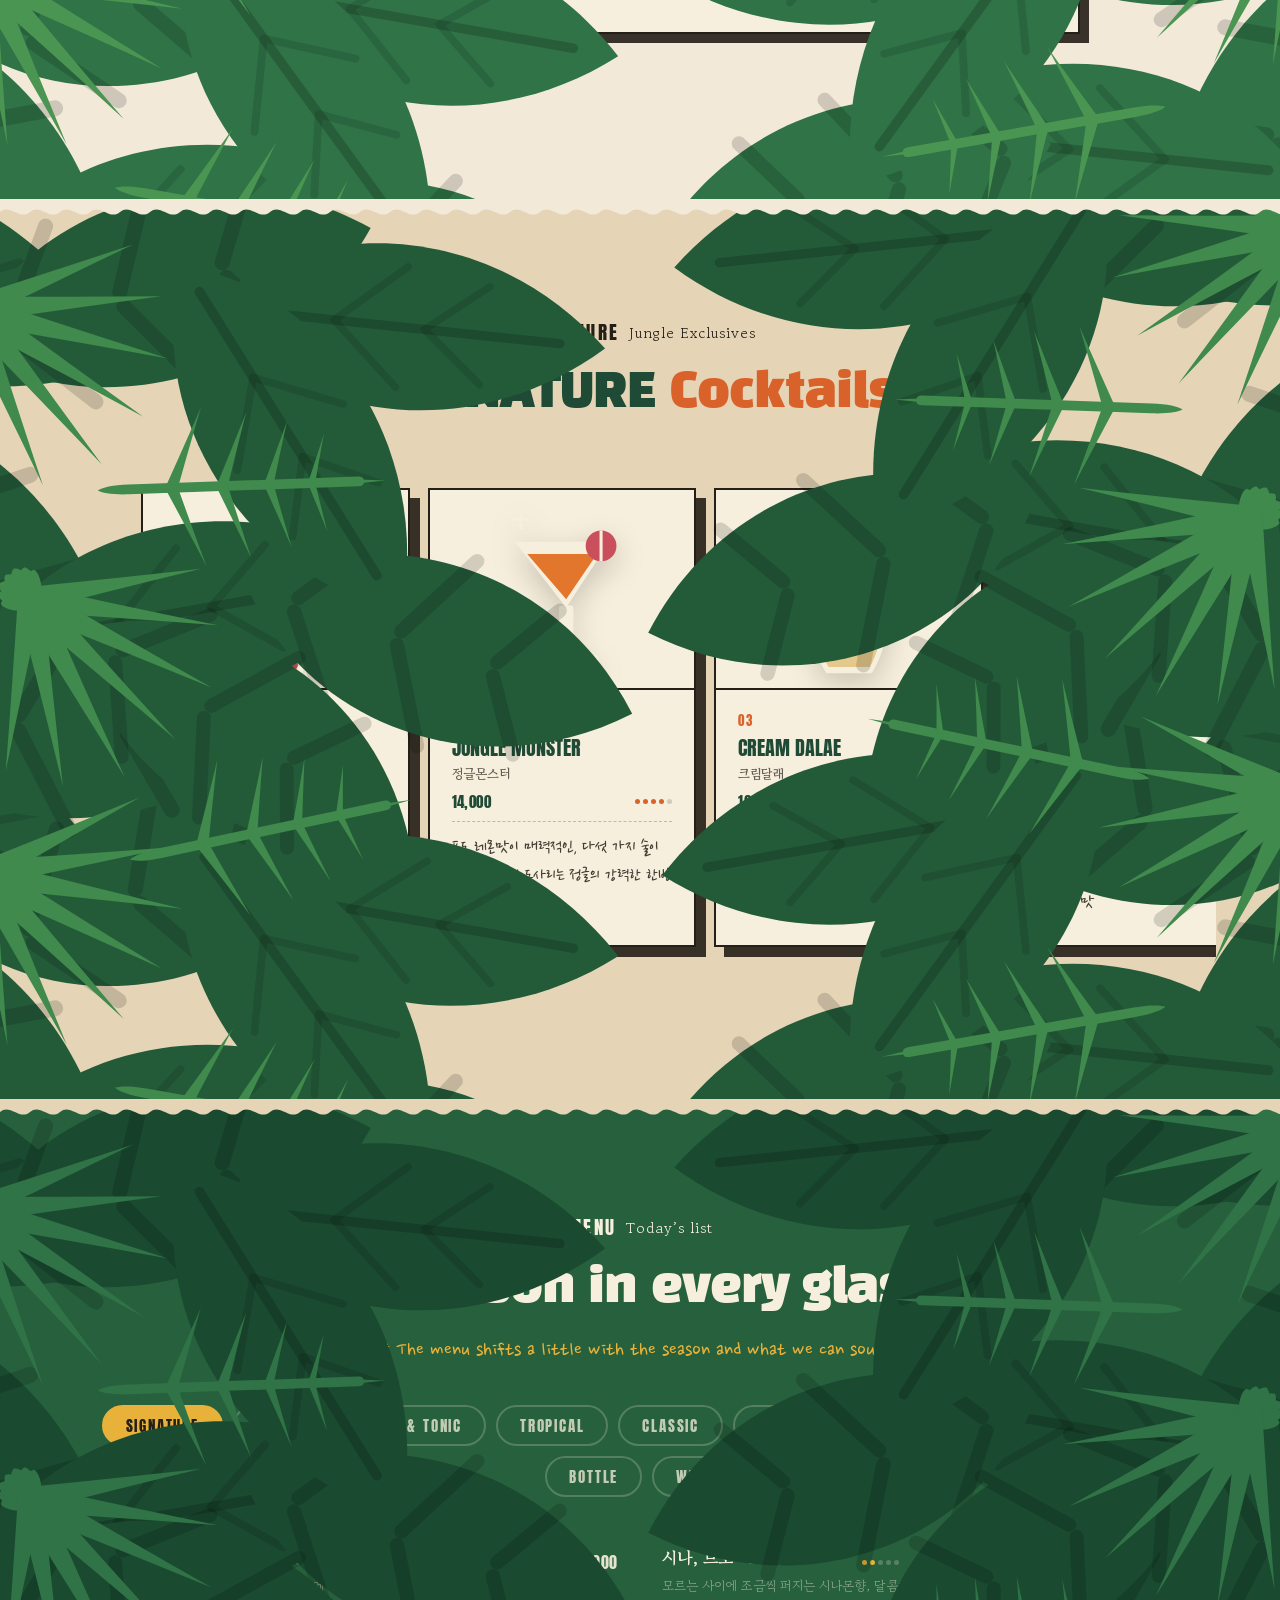
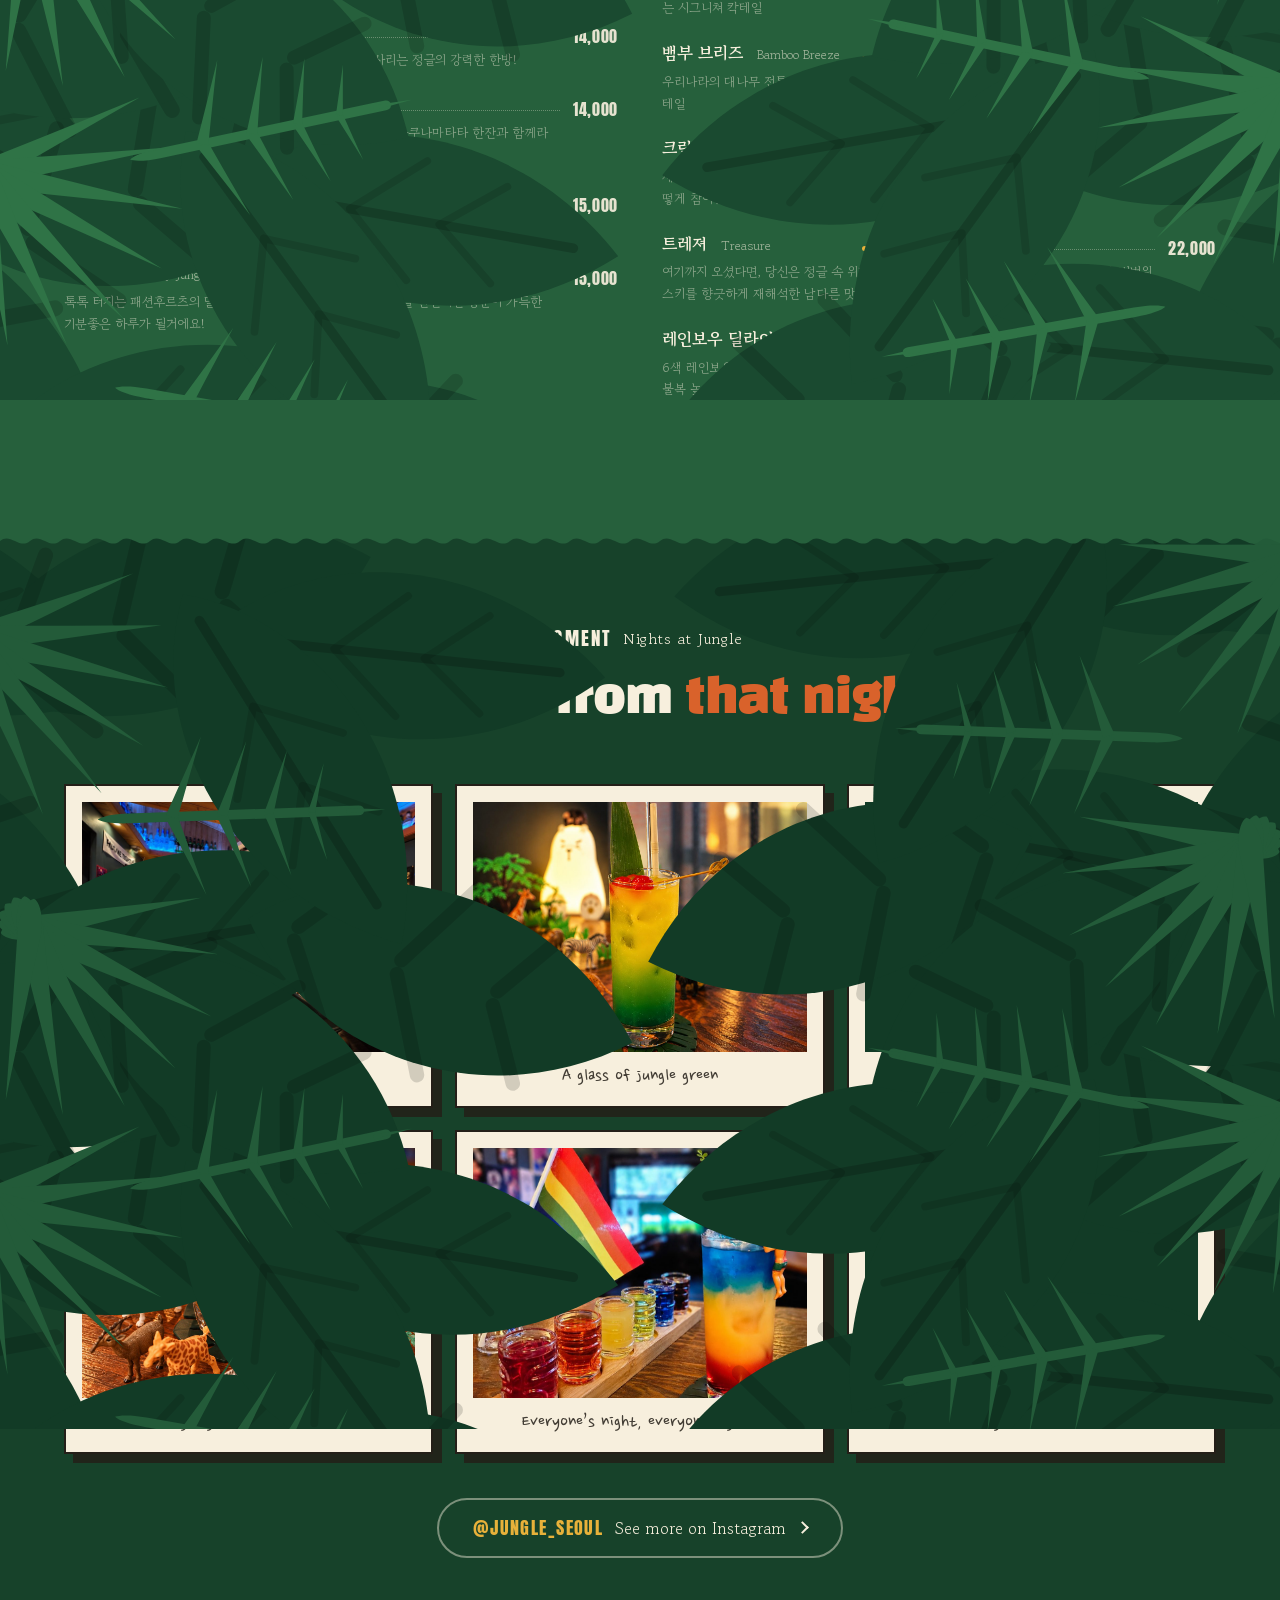
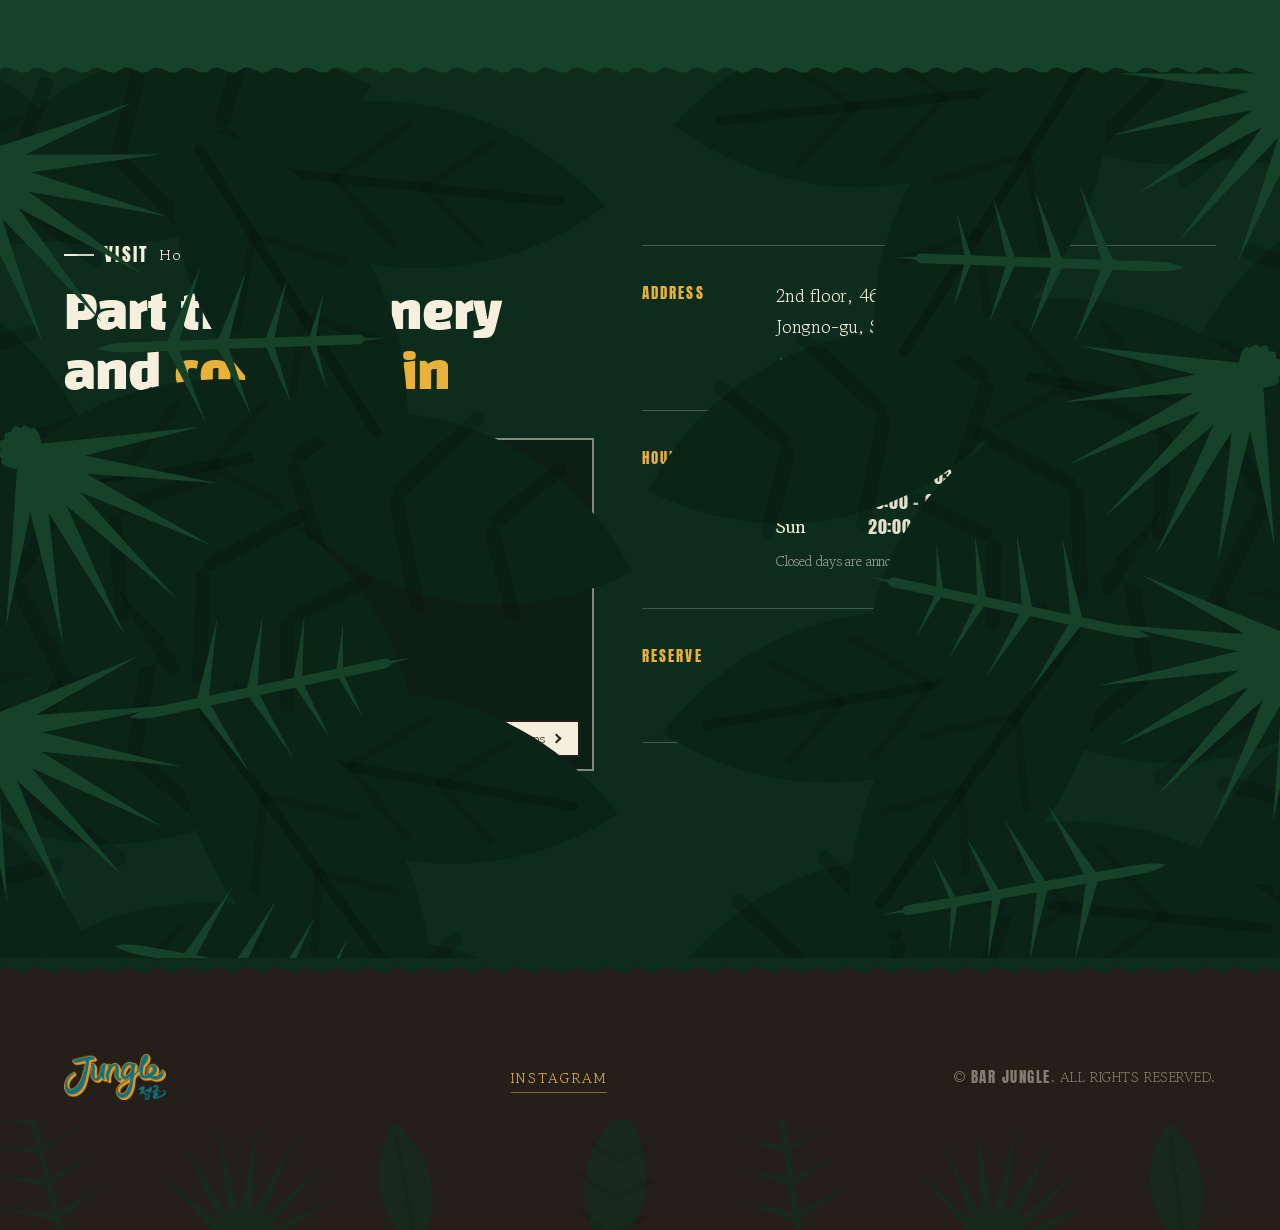
==== commit 5d0c4ad6: "시그니처 아래 안내 문구 삭제 '시그니처 칵테일 10종 전체는 아래 메뉴에서 보실 수 있어요' 를 지운다. 카드가 가로로 다 넘어가고 메뉴판도 바로 아래라 굳이 짚어 줄 필요가 없" ====
--- a/index.html
+++ b/index.html
@@ -621,7 +621,6 @@
 					</div>
 				</li>
 			</ul>
-			<p class="s_soon fade f_up f_delay15" data-i18n="sig.soon">시그니처 칵테일 10종 전체는 아래 메뉴에서 보실 수 있어요</p>
 		</div>
 	</section>
 	<!-- Signature E -->
--- a/css/layout.css
+++ b/css/layout.css
@@ -483,7 +483,6 @@
 /* About Notice E */
 
 /* Signature Soon S */
-.s_soon {margin-top:36px; font-family:"Nanum Pen Script", cursive; font-size:21px; color:#241f18; opacity:0.6;}
 /* Signature Soon E */
 
 /* Menu Tabs S : 항목이 많아 분류별로 전환 */
@@ -492,7 +491,7 @@
 .mt_btn:hover {opacity:1; border-color:rgba(247,239,221,0.6);}
 .mt_btn.on {background-color:#e8b13a; border-color:#e8b13a; color:#241f18; opacity:1;}
 /* 탭 머리말 : 탭을 열자마자 보이도록 목록 위에 한 줄로 둔다. */
-.mp_notice {display:inline-block; margin-bottom:22px; padding:9px 18px; border:1.5px solid rgba(232,177,58,0.55); border-radius:999px; font-size:14px; letter-spacing:0.02em; color:#e8b13a;}
+.mp_notice {display:block; margin-bottom:24px; text-align:center; font-size:14px; letter-spacing:0.02em; color:#e8b13a;}
 .mp_panel {display:none;}
 .mp_panel.on {display:block; animation:mp_in 0.5s cubic-bezier(0.16,1,0.3,1);}
 .mp_panel .mg_list {columns:2; column-gap:64px;}
@@ -680,7 +679,6 @@
 	.het_ig {font-size:12px;}
 	.a_notice {padding:24px 20px; box-shadow:7px 7px 0 rgba(36,31,24,0.9);}
 	.an_tit {font-size:17px;}
-	.s_soon {font-size:18px;}
 	/* 가로로 밀어 보는 줄이었는데, 중간쯤 밀면 양 끝 버튼이 반씩 잘려 보였다.
 	   탭이 11개라 어떻게 밀어도 끝은 잘린다. 줄을 바꿔 한눈에 다 보이게 한다.
 	   글자와 여백을 줄여 줄 수가 늘어나는 만큼을 상쇄한다. */
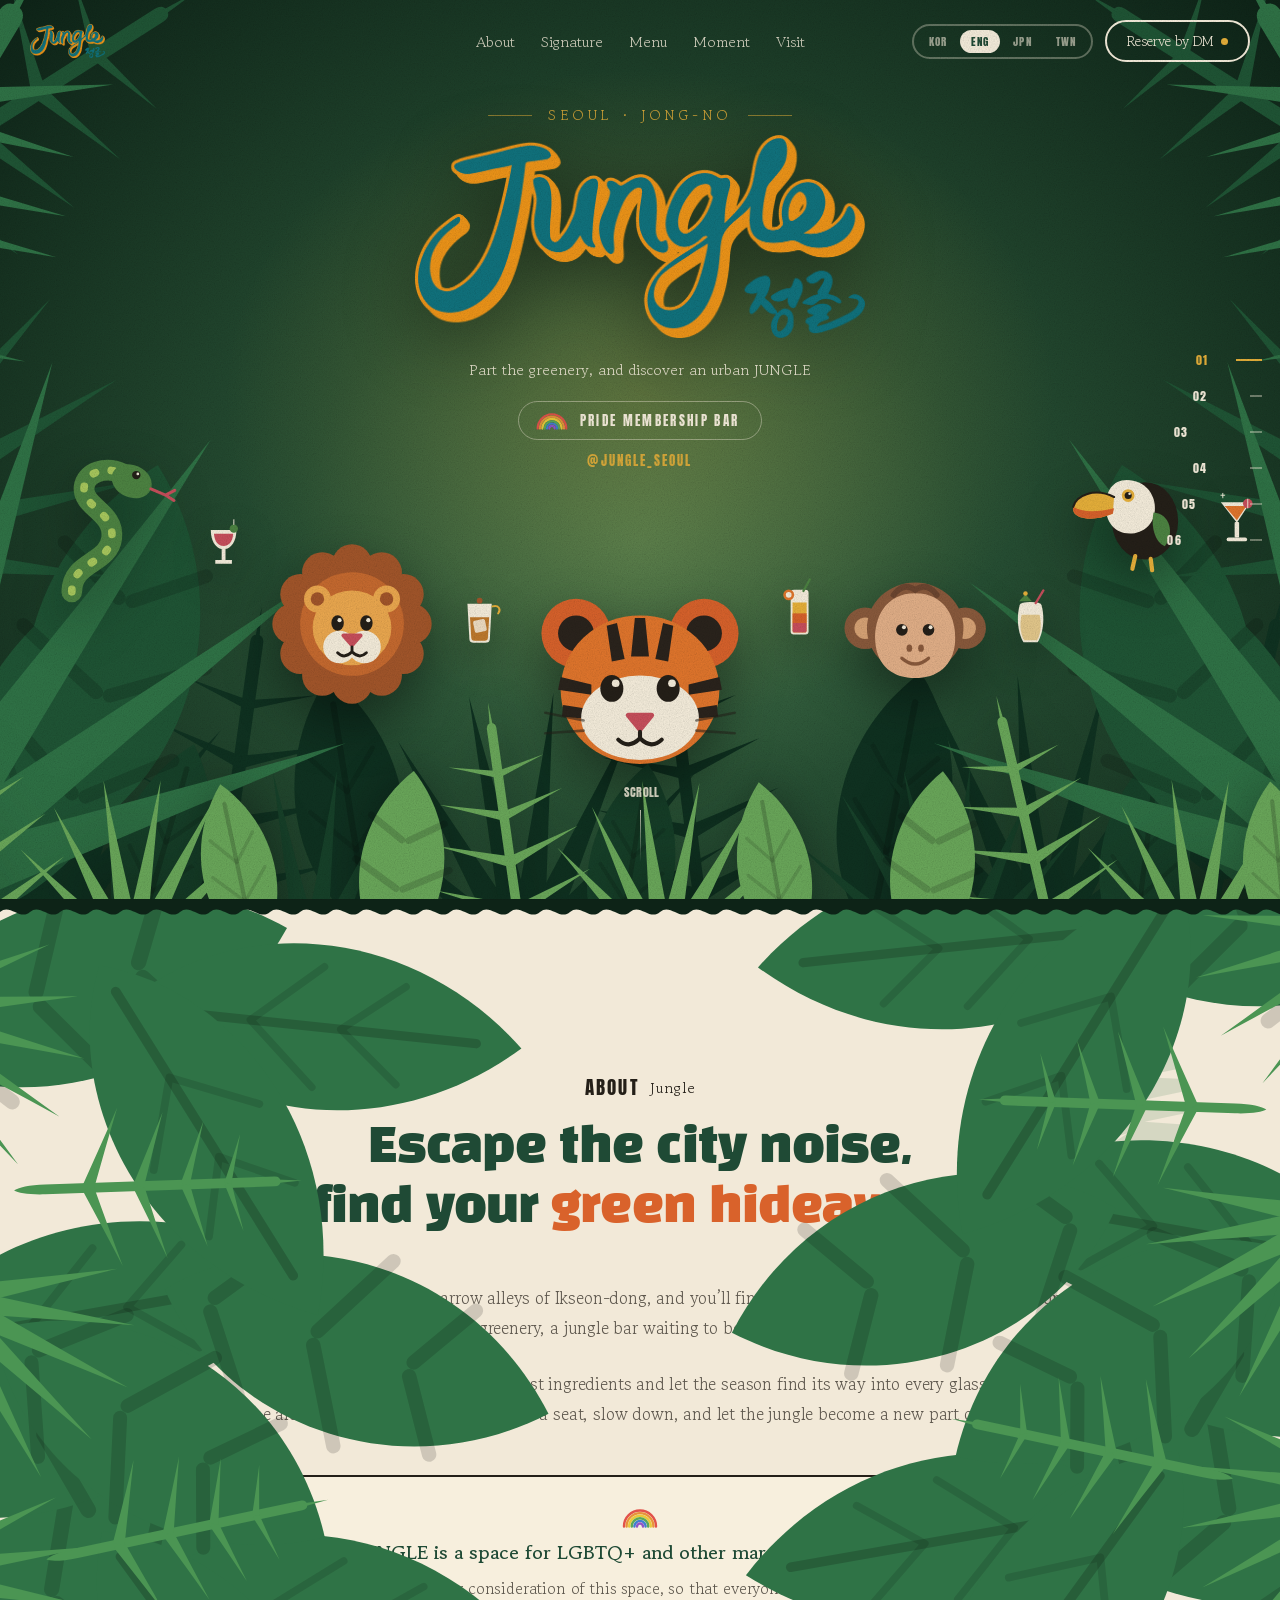
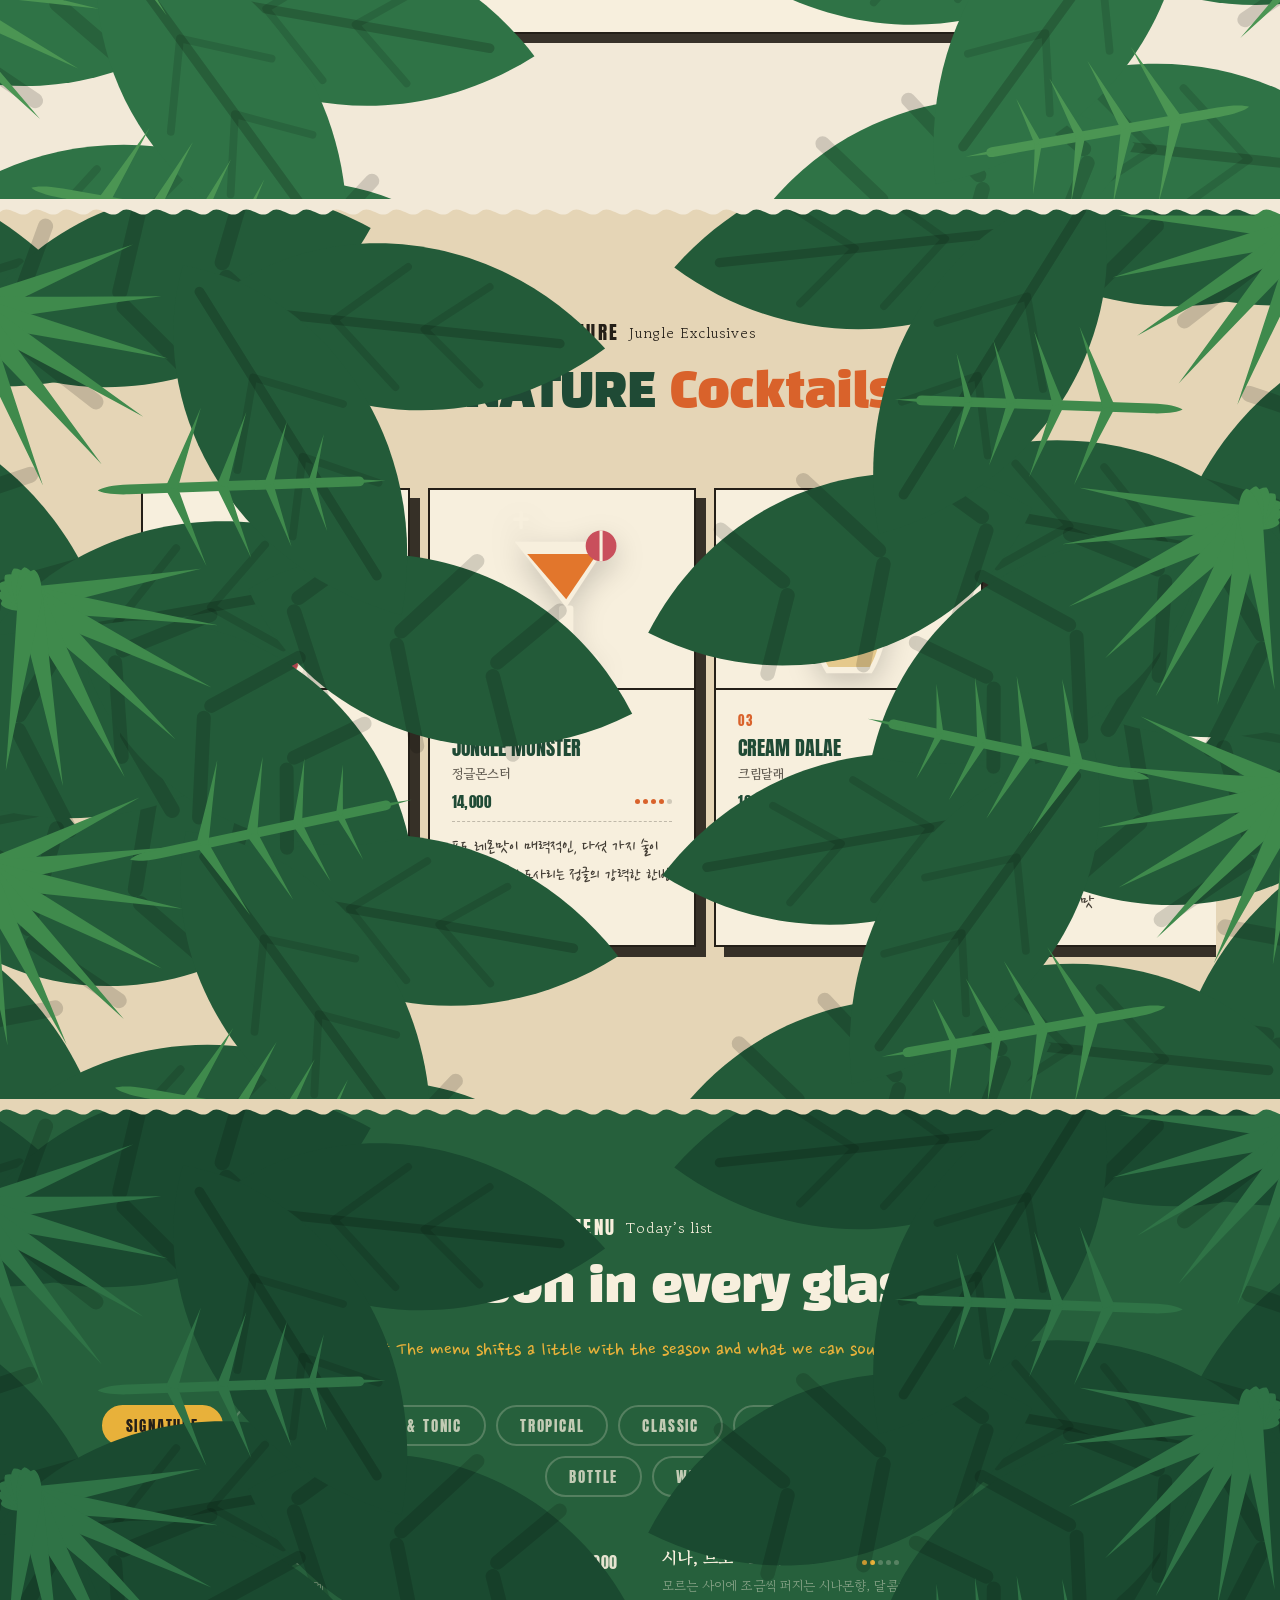
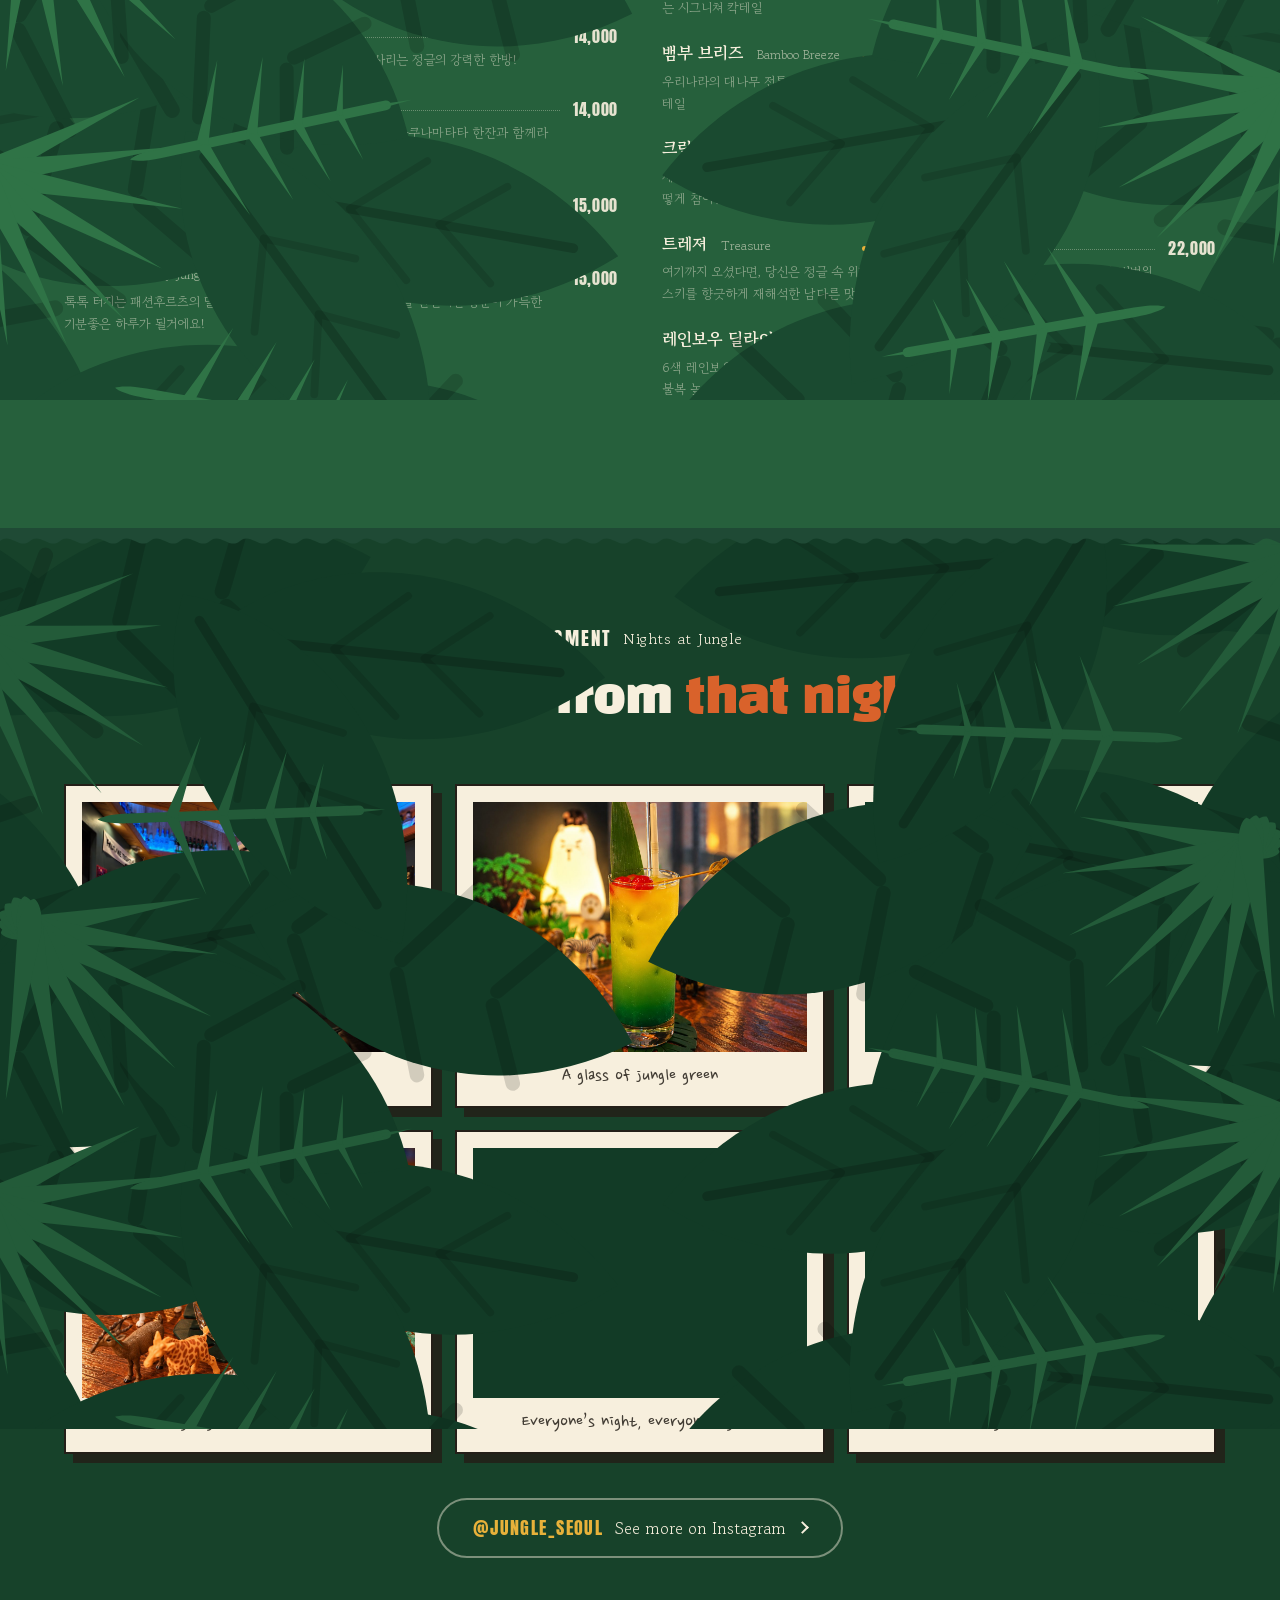
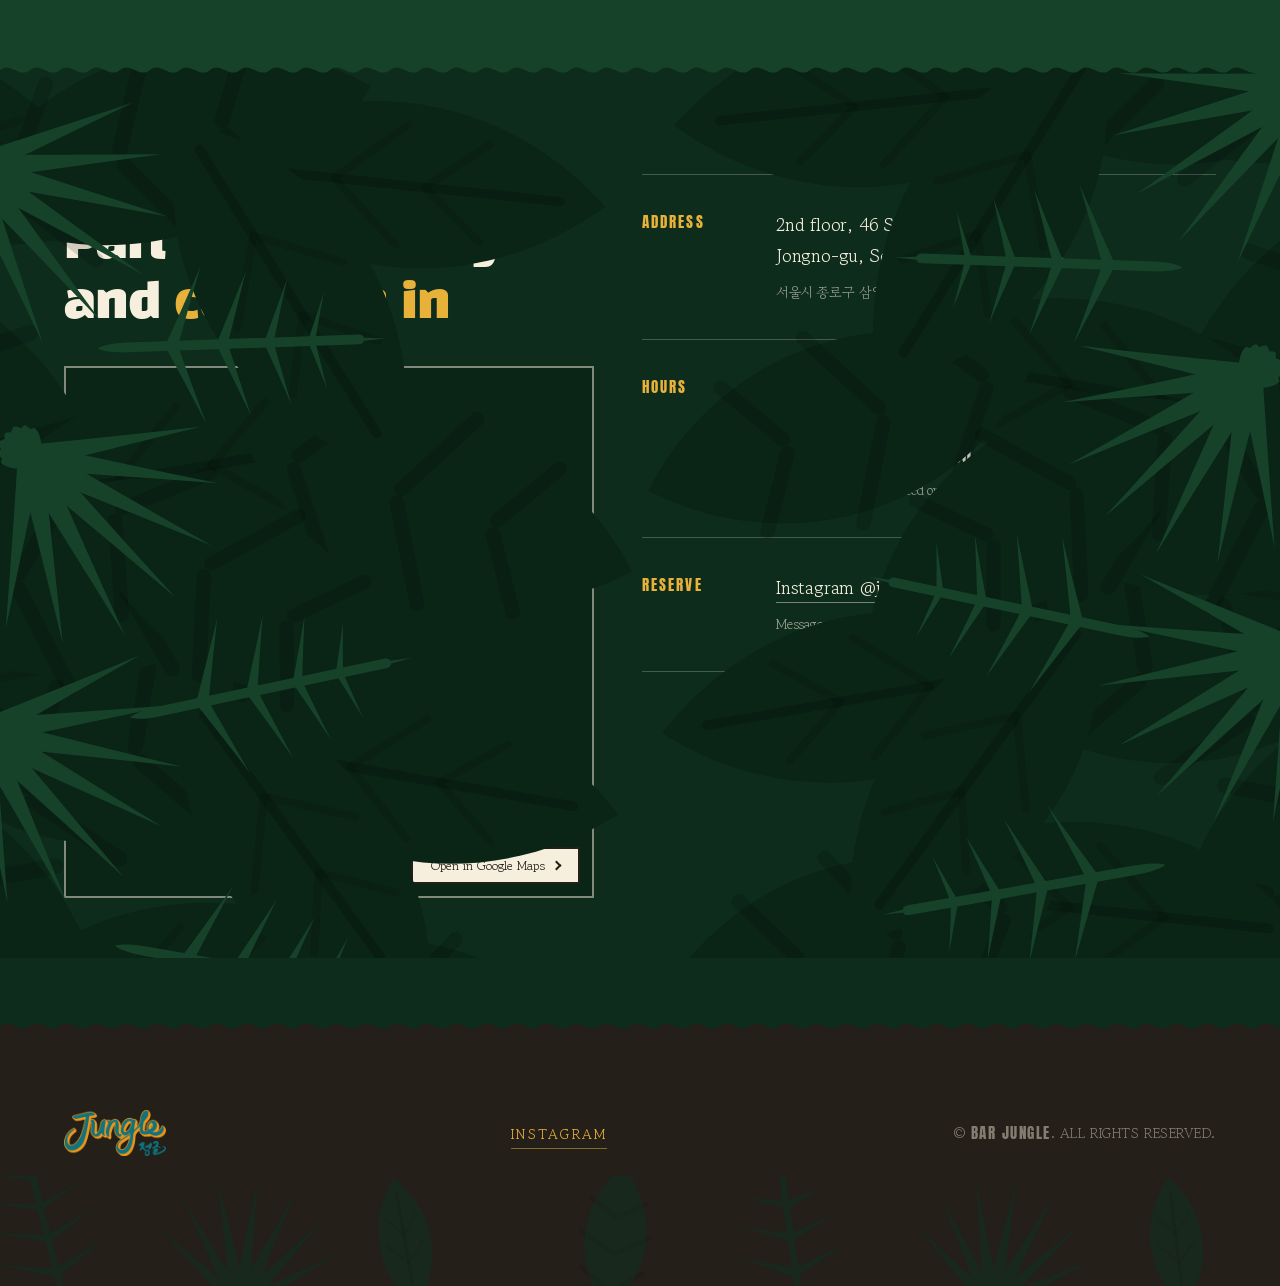
==== commit 013ffea2: "대만어(번체) 한 칸 더 KOR·ENG·JPN 옆에 TWN 을 붙였다. 사이트 문구 60개를 모두 옮겼고, 메뉴·시그니처·굿즈 표에 대만어 칸을 덧대 관리자에서 적을 수 있게 했다" ====
--- a/index.html
+++ b/index.html
@@ -166,6 +166,7 @@
 				<button type="button" class="hl_btn on" data-lang="ko" title="Language_한국어">KOR</button>
 				<button type="button" class="hl_btn" data-lang="en" title="Language_English">ENG</button>
 				<button type="button" class="hl_btn" data-lang="ja" title="Language_日本語">JPN</button>
+				<button type="button" class="hl_btn" data-lang="zh" title="Language_繁體中文">TWN</button>
 			</div>
 			<a href="https://www.instagram.com/jungle_seoul/" class="h_book" target="_blank" rel="noopener" title="Reserve_인스타그램 DM 예약"><span data-i18n="nav.book">예약 DM</span><i></i></a>
 		</div>
--- a/css/layout.css
+++ b/css/layout.css
@@ -18,6 +18,9 @@
 .font {font-family:"Anton", "Apple SD Gothic Neo", sans-serif; font-weight:400; letter-spacing:0.02em;}
 .font2 {font-family:"Black Han Sans", "Apple SD Gothic Neo", sans-serif; font-weight:400;}
 html[lang="ja"] .font2 {font-family:"Dela Gothic One", "Hiragino Sans", "Yu Gothic", sans-serif;}
+/* 한글 서체에는 대만에서 쓰는 한자가 거의 없어 네모(두부)로 떨어진다 */
+html[lang="zh"] .font2 {font-family:"Noto Sans TC", "PingFang TC", "Microsoft JhengHei", sans-serif; font-weight:900;}
+html[lang="zh"] body, html[lang="zh"] input, html[lang="zh"] button, html[lang="zh"] select, html[lang="zh"] textarea {font-family:"Noto Sans TC", "PingFang TC", "Microsoft JhengHei", "Apple SD Gothic Neo", sans-serif;}
 .font3 {font-family:"Nanum Pen Script", cursive; font-weight:400;}
 
 .cm {color:#1f4a35 !important;}
@@ -88,7 +91,7 @@
 #about.torn::before {background-color:#0d2317;}
 #signature.torn::before {background-color:#f2e9d8;}
 #menu.torn::before {background-color:#e5d5b6;}
-#moment.torn::before {background-color:#26603c;}
+#moment.torn::before {background-color:#1f4a35;}
 #visit.torn::before {background-color:#17422a;}
 #footer.torn::before {background-color:#0d2c1c;}
 /* Torn Paper Edge E */
@@ -98,7 +101,10 @@
 #header::before {content:""; position:absolute; left:0; top:0; width:100%; height:100%; background-color:#efe4cf; border-bottom:2px solid #241f18; opacity:0; transform:translateY(-100%); transition:0.45s cubic-bezier(0.16,1,0.3,1); z-index:-1;}
 #header.fix {height:76px;}
 #header.fix::before {opacity:1; transform:translateY(0);}
-.h_logo {position:relative; z-index:2;}
+/* 로고와 오른쪽 유틸에 같은 폭을 줘, 가운데 메뉴가 화면 정중앙에 오게 한다.
+   둘의 실제 폭이 달라(로고 93px, 유틸 250px) 그냥 space-between 으로는
+   메뉴가 왼쪽으로 밀린다. */
+.h_logo {position:relative; z-index:2; flex:1 1 0;}
 .h_logo a {display:block; line-height:0;}
 .h_gnb {position:relative; z-index:2;}
 .hg_list {display:flex; align-items:center; gap:38px;}
@@ -404,6 +410,162 @@
 .vir_txt p:last-child, .vir_txt address + p {margin-top:8px; color:#f7efdd; opacity:0.6;}
 /* Visit E */
 
+/* ==========================================================================
+   굿즈 페이지 (/goods.php)
+   메인과 따로 도는 페이지라 여기 규칙은 메인에 닿지 않는다.
+   ========================================================================== */
+/* 섹션 색은 메뉴(#26603c)와 모먼트(#17422a) 사이에 놓아, 아래로 갈수록
+   깊어지는 흐름을 끊지 않는다. 찢긴 종이 경계는 윗 섹션 색을 물고 내려온다. */
+#goods {background-color:#1f4a35; --v1:#174430; --v2:#2a6a41;}
+#goods.torn::before {background-color:#26603c;}
+/* 단독 페이지(/goods.php)는 한 화면 높이로 잡을 이유가 없다 */
+#wrap.sub {background-color:#1f4a35;}
+#wrap.sub .gd_sec {min-height:0; padding:150px 0 110px;}
+.sub_header {position:fixed;}
+.sub_header .hg_list {gap:28px;}
+.gd_wrap {position:relative; width:1400px; max-width:88%; margin:0 auto; z-index:3;}
+.gd_eyebrow {display:flex; align-items:center; gap:10px; font-size:15px; letter-spacing:0.06em; color:#f7efdd; opacity:0.6; margin-bottom:22px;}
+.gd_eyebrow .font {font-size:19px; letter-spacing:0.12em; color:#e8b13a; opacity:1;}
+.gd_title {margin-bottom:18px;}
+.gd_hand {font-family:"Nanum Pen Script", cursive; font-size:23px; color:#a9c95d; margin-bottom:54px;}
+.gd_empty {font-size:17px; color:#f7efdd; opacity:0.6;}
+
+/* 격자(단독 페이지)와 가로 슬라이드(메인)를 같은 카드로 쓴다. */
+.gd_grid {display:grid; grid-template-columns:repeat(4, 1fr); gap:34px;}
+/* 슬라이드일 때는 .s_list 가 가로 배치를 맡고, 여기서는 카드 폭만 정한다. */
+.gd_slider .gd_item {flex:0 0 auto; width:clamp(230px, 22vw, 300px); scroll-snap-align:start;}
+.gd_item {background-color:#f7efdd; border:2px solid #241f18; box-shadow:10px 10px 0 rgba(36,31,24,0.9); overflow:hidden; transition:transform 0.45s cubic-bezier(0.16,1,0.3,1), box-shadow 0.45s ease;}
+.gd_item:hover {transform:translate(-6px,-6px); box-shadow:17px 17px 0 rgba(36,31,24,0.9);}
+
+/* 홍보 포스터는 세로로 길다. 정사각으로 자르면 위쪽 글자가 어정쩡하게 잘린다.
+   3:4 로 잡아 포스터가 거의 그대로 들어가게 한다.
+   aspect-ratio 는 구형 기기에서 무시되므로 padding 비율을 쓴다. */
+.gdi_pic {position:relative; width:100%; border-bottom:2px solid #241f18; overflow:hidden; background-color:#17422a;}
+.gdi_pic::before {content:""; display:block; width:100%; padding-top:133.33%;}
+.gdi_pic img {position:absolute; left:0; top:0; width:100%; height:100%; object-fit:cover; display:block;}
+.gdi_badge {position:absolute; left:0; top:14px; padding:6px 14px; border:2px solid #241f18; border-left:0; font-family:"Anton", sans-serif; font-size:13px; letter-spacing:0.1em; color:#241f18; background-color:#e8b13a;}
+.gdi_badge.b_sale {background-color:#d9622b; color:#f7efdd;}
+.gdi_badge.b_soldout {background-color:#241f18; color:#f7efdd;}
+.gd_item.is_sold .gdi_pic img {filter:grayscale(0.85); opacity:0.5;}
+
+.gdi_txt {padding:20px 20px 24px;}
+.gdi_name {display:block; font-size:18px; font-weight:700; line-height:1.4; color:#241f18;}
+.gdi_price {margin-top:10px; display:flex; align-items:baseline; gap:8px;}
+.gdi_price s {font-size:14px; color:#241f18; opacity:0.42;}
+.gdi_price b {font-size:21px; letter-spacing:0.03em; color:#1f4a35;}
+.gdi_note {margin-top:7px; font-size:13px; color:#d9622b;}
+.gdi_desc {margin-top:9px; font-size:13px; line-height:1.6; color:#241f18; opacity:0.6;}
+
+/* 어떻게 사는지 */
+.gd_how {margin-top:68px; padding:38px 40px; background-color:rgba(247,239,221,0.08); border:2px dashed rgba(247,239,221,0.4); text-align:center;}
+.gdh_tit {display:block; font-size:19px; font-weight:700; color:#e8b13a; margin-bottom:12px;}
+.gdh_txt {font-size:16px; line-height:1.75; color:#f7efdd; opacity:0.8;}
+.gdh_btn {display:inline-flex; align-items:center; gap:12px; margin-top:26px; padding:18px 34px; background-color:#e8b13a; border:2px solid #e8b13a; border-radius:999px; font-size:16px; font-weight:700; color:#241f18; transition:0.35s;}
+.gdh_btn i {display:block; width:9px; height:9px; border-top:2px solid #241f18; border-right:2px solid #241f18; transform:rotate(45deg); transition:0.35s;}
+.gdh_btn:hover {background-color:transparent; color:#e8b13a;}
+.gdh_btn:hover i {border-color:#e8b13a; transform:rotate(45deg) translate(4px,-4px);}
+
+/* ==========================================================================
+   팝업 : 메인에 잠깐 띄우는 알림
+   ========================================================================== */
+.jp_layer {position:fixed; left:0; top:0; width:100%; height:100%; z-index:1300; display:flex; align-items:center; justify-content:center; padding:4vh 4vw; overflow:auto; background-color:rgba(10,28,18,0.88);}
+.jp_layer[hidden] {display:none;}
+.jp_wrap {width:min(90vw, 540px); background-color:#f7efdd; border:2px solid #241f18; box-shadow:14px 14px 0 rgba(36,31,24,0.55);}
+
+/* 슬라이더 기본값(화면 끝까지 늘리고 좌우 여백을 크게 주는 것)을 되돌린다.
+   팝업 안에서는 한 장이 상자를 꽉 채워야 한다. */
+/* 클래스를 둘 겹쳐 쓴다. .s_list 쪽은 화면 폭별로 gap 을 다시 주는 규칙이
+   뒤에 더 있어서, 클래스 하나짜리로는 덮이지 않는다. */
+.jp_wrap .jp_slider {position:relative; width:100%; margin-left:0;}
+.jp_slider .jp_list {gap:0; padding:0; scroll-padding-left:0;}
+.jp_slider .jp_item {flex:0 0 100%; width:100%; scroll-snap-align:start;}
+.jp_pic {display:block; line-height:0;}
+.jp_pic img {display:block; width:100%; height:auto;}
+a.jp_pic {cursor:pointer;}
+
+/* 화살표는 그림 위에 겹친다. 한 장뿐이면 슬라이더가 알아서 꺼 준다. */
+.jp_slider .ss_nav {top:50%; transform:translateY(-50%); width:42px; height:42px; box-shadow:3px 3px 0 rgba(36,31,24,0.8);}
+.jp_slider .ss_prev {left:12px;}
+.jp_slider .ss_next {right:12px;}
+
+.jp_foot {display:flex; align-items:center; justify-content:space-between; gap:12px; padding:13px 16px; border-top:2px solid #241f18;}
+.jp_today {display:inline-flex; align-items:center; gap:7px; font-size:14px; color:#241f18; opacity:0.78; cursor:pointer;}
+.jp_today input {width:16px; height:16px; accent-color:#1f4a35; cursor:pointer;}
+.jp_close {padding:10px 20px; background-color:#241f18; border:2px solid #241f18; font-family:"Anton", sans-serif; font-size:14px; letter-spacing:0.06em; color:#f7efdd; cursor:pointer; transition:0.25s;}
+.jp_close:hover {background-color:#e8b13a; color:#241f18;}
+
+/* ==========================================================================
+   이벤트 : 가챠 뽑기와 룰렛 (/event.php)
+   메인과 따로 도는 페이지라 여기 규칙은 메인에 닿지 않는다.
+   ========================================================================== */
+#event {background-color:#1f4a35; background-image:radial-gradient(ellipse at 50% 28%, rgba(90,170,110,0.22), rgba(31,74,53,0) 62%);}
+#wrap.sub .ev_sec {min-height:0; padding:140px 0 100px;}
+.ev_wrap {position:relative; width:1400px; max-width:88%; margin:0 auto; text-align:center; z-index:3;}
+.ev_eyebrow {display:inline-flex; align-items:center; gap:10px; font-size:15px; letter-spacing:0.06em; color:#f7efdd; opacity:0.6; margin-bottom:16px;}
+.ev_eyebrow .font {font-size:19px; letter-spacing:0.12em; color:#e8b13a; opacity:1;}
+.ev_title {margin-bottom:40px;}
+.ev_empty {font-size:17px; color:#f7efdd; opacity:0.6;}
+
+.ev_stage {display:flex; flex-direction:column; align-items:center; gap:30px;}
+
+/* ── 룰렛 ── */
+.ev_wheelbox {position:relative; width:min(80vw, 380px);}
+.ev_wheelbox::before {content:""; display:block; width:100%; padding-top:100%;}
+.ev_wheel {position:absolute; left:0; top:0; width:100%; height:100%; filter:drop-shadow(0 16px 30px rgba(0,0,0,0.45)); transition:transform 4.6s cubic-bezier(0.12,0.72,0.12,1);}
+.ev_wheel svg {display:block; width:100%; height:100%; overflow:visible;}
+/* 칸 색이 제각각이라 글씨에 어두운 테두리를 둘러 어디서나 읽히게 한다 */
+.ev_wt {fill:#f7efdd; font-family:"Apple SD Gothic Neo", "Noto Sans KR", sans-serif; font-weight:700; text-anchor:middle; dominant-baseline:central; paint-order:stroke; stroke:#241f18; stroke-width:3.2px; stroke-linejoin:round;}
+.ev_hub {position:absolute; left:50%; top:50%; width:74px; height:74px; margin:-37px 0 0 -37px; border-radius:50%; background-color:#f7efdd; border:5px solid #241f18; box-shadow:0 4px 12px rgba(0,0,0,0.3); display:flex; align-items:center; justify-content:center; z-index:3;}
+.ev_hub span {font-family:"Black Han Sans", sans-serif; font-size:30px; line-height:1; color:#1f4a35;}
+/* 바늘은 12시에서 아래를 가리킨다. 멈춘 칸을 읽는 기준이다. */
+/* 바늘. 꼭대기 꼭지를 축으로 꺾이게 해서 못을 지날 때마다 튄다. */
+.ev_pin {position:absolute; left:50%; top:-26px; width:44px; height:62px; margin-left:-22px; z-index:4; overflow:visible; transform-origin:50% 15%; transition:transform 0.07s ease-out;}
+.evp_shadow {fill:rgba(36,31,24,0.45);}
+.evp_leaf {fill:#e8b13a; stroke:#241f18; stroke-width:3.4; stroke-linejoin:round;}
+.evp_rib {fill:none; stroke:#241f18; stroke-width:1.8; stroke-linecap:round; opacity:0.38;}
+.evp_cap {fill:#f7efdd; stroke:#241f18; stroke-width:3.4;}
+
+/* ── 돌리기 버튼 : 나뭇잎 한 장 ── */
+.ev_box {position:relative; display:inline-block; padding:0; background:none; border:0; cursor:pointer; line-height:0;}
+.evb_leaf {display:block; width:clamp(200px, 46vw, 280px); height:auto; overflow:visible; filter:drop-shadow(6px 7px 0 rgba(36,31,24,0.85)); transition:transform 0.35s cubic-bezier(0.16,1,0.3,1), filter 0.35s ease;}
+/* 잎은 초록. 바탕이 짙은 초록이라 한 단계 밝은 잎 색을 써야 떠 보인다.
+   사이트 잎사귀에 쓰는 색 그대로다. */
+.evl_body {fill:#6aa85a; stroke:#241f18; stroke-width:7; stroke-linejoin:round; transition:fill 0.3s ease;}
+.evl_vein {fill:none; stroke:#241f18; stroke-width:2.6; stroke-linecap:round; opacity:0.32;}
+.evb_txt {position:absolute; left:50%; top:50%; transform:translate(-50%, -50%); font-size:clamp(16px, 3.6vw, 21px); letter-spacing:0.06em; color:#241f18; line-height:1; white-space:nowrap; pointer-events:none;}
+.ev_box:hover .evb_leaf {transform:translateY(-5px) rotate(-2deg); filter:drop-shadow(9px 11px 0 rgba(36,31,24,0.85));}
+.ev_box:hover .evl_body {fill:#a9c95d;}
+/* 돌아가는 동안에는 잎이 가만히 가라앉는다. 흔들면 정신이 없다. */
+.ev_box[disabled] {cursor:default;}
+.ev_box[disabled] .evb_leaf {transform:none; opacity:0.5; filter:drop-shadow(3px 4px 0 rgba(36,31,24,0.6));}
+.ev_box[disabled] .evb_txt {opacity:0.55;}
+
+.ev_hand {margin-top:26px; font-family:"Nanum Pen Script", cursive; font-size:21px; color:#a9c95d;}
+
+/* ── 오늘의 경품 ── */
+.ev_prizes {margin-top:52px; padding-top:34px; border-top:1px dashed rgba(247,239,221,0.3);}
+.evp_tit {font-size:15px; letter-spacing:0.16em; color:#e8b13a; margin-bottom:20px;}
+.evp_list {display:flex; flex-wrap:wrap; align-items:flex-start; justify-content:center; gap:20px;}
+.evp_item {width:116px;}
+.evp_pic {display:flex; align-items:center; justify-content:center; width:100%; aspect-ratio:1/1; margin-bottom:9px; background-color:#17422a; border:2px solid #241f18; overflow:hidden;}
+.evp_pic img {display:block; width:100%; height:100%; object-fit:cover;}
+.evp_pic[data-mark]::before {content:attr(data-mark); font-family:"Black Han Sans", sans-serif; font-size:30px; color:#f7efdd; opacity:0.5;}
+.evp_nm {display:block; font-size:13px; line-height:1.4; color:#f7efdd; opacity:0.78; word-break:keep-all;}
+
+/* ── 결과 ── */
+.ev_result {position:fixed; left:0; top:0; width:100%; height:100%; z-index:1300; display:flex; align-items:center; justify-content:center; padding:5vh 5vw; background-color:rgba(10,28,18,0.92);}
+.ev_result[hidden] {display:none;}
+.evr_box {position:relative; width:min(88vw, 390px); padding:42px 26px 26px; background-color:#f7efdd; border:3px solid #241f18; box-shadow:13px 13px 0 rgba(36,31,24,0.55); text-align:center; animation:evr_pop 0.45s cubic-bezier(0.22,1.4,0.36,1);}
+@keyframes evr_pop {from {transform:scale(0.86); opacity:0;} to {transform:scale(1); opacity:1;}}
+.evr_ribbon {position:absolute; left:50%; top:-17px; transform:translateX(-50%); padding:8px 22px; background-color:#d9622b; border:3px solid #241f18; font-size:14px; letter-spacing:0.14em; color:#f7efdd; white-space:nowrap;}
+.evr_pic {width:176px; height:176px; margin:0 auto 20px; border:3px solid #241f18; background-color:#17422a; overflow:hidden;}
+.evr_pic img {display:block; width:100%; height:100%; object-fit:cover;}
+.evr_pic.no_img {display:flex; align-items:center; justify-content:center; font-family:"Black Han Sans", sans-serif; font-size:48px; color:#f7efdd; opacity:0.6;}
+.evr_name {display:block; font-size:23px; font-weight:700; line-height:1.35; color:#241f18; word-break:keep-all;}
+.evr_msg {margin-top:11px; font-size:15px; line-height:1.65; color:#241f18; opacity:0.72; word-break:keep-all;}
+.evr_again {margin-top:24px; padding:14px 30px; background-color:#241f18; border:3px solid #241f18; font-family:"Anton", sans-serif; font-size:14px; letter-spacing:0.08em; color:#f7efdd; cursor:pointer; transition:0.25s;}
+.evr_again:hover {background-color:#e8b13a; color:#241f18;}
+
 /* Footer S */
 #footer {position:relative; padding:96px 0 130px; background-color:#241f18; overflow:hidden; scroll-snap-align:start;}
 .f_wrap {position:relative; z-index:3; width:1400px; max-width:88%; margin:0 auto; display:flex; align-items:center; justify-content:space-between; gap:30px;}
@@ -430,7 +592,7 @@
 /* Header Util : 언어 전환 S */
 .h_logo img {display:block; width:auto; height:42px; transition:0.4s;}
 #header.fix .h_logo img {height:36px;}
-.h_util {position:relative; z-index:2; display:flex; align-items:center; gap:16px;}
+.h_util {position:relative; z-index:2; display:flex; align-items:center; justify-content:flex-end; gap:16px; flex:1 1 0;}
 .h_lang {display:flex; align-items:center; gap:2px; padding:4px; border:2px solid rgba(247,239,221,0.34); border-radius:999px; transition:0.35s;}
 .hl_btn {padding:7px 13px; border-radius:999px; font-family:"Anton", sans-serif; font-size:12px; letter-spacing:0.1em; color:#f7efdd; opacity:0.6; transition:0.25s;}
 .hl_btn:hover {opacity:1;}
@@ -489,9 +651,55 @@
 .m_tabs {display:flex; justify-content:center; flex-wrap:wrap; gap:10px; margin-bottom:38px;}
 .mt_btn {padding:13px 28px; border:2px solid rgba(247,239,221,0.3); border-radius:999px; font-family:"Anton", sans-serif; font-size:16px; letter-spacing:0.12em; color:#f7efdd; opacity:0.75; transition:0.28s;}
 .mt_btn:hover {opacity:1; border-color:rgba(247,239,221,0.6);}
+/* 시즌 탭에만 붙는 별.
+   이번 시즌 메뉴라는 것을 한눈에 알리려고 모서리에 스티커처럼 얹는다.
+   버튼 밖으로 걸치므로 버튼이 기준점이 되어야 한다. */
+.mt_season {position:relative; overflow:visible;}
+/* 색연필로 그은 듯한 오각별.
+   선만 남겨 안쪽 오각형이 비쳐 보이게 한다. 꽉 채우면 작은 크기에서
+   그냥 덩어리로 보인다.
+   꼭짓점을 조금씩 흔들고 선을 살짝 휘게 해 손맛을 주고, feTurbulence 로
+   가장자리를 거칠게 만들어 종이에 그은 결을 흉내 낸다. 연한 선을 한 번
+   덧그어 필압 차이도 냈다. 그림자는 뺐다 - 속이 비어 있어 지저분해진다. */
+.mt_star {position:absolute; right:-9px; top:-11px; width:26px; height:26px; stroke:#d9622b; transform-origin:50% 50%; animation:mt_twinkle 3.4s ease-in-out infinite;}
+.mt_season:hover .mt_star {stroke:#e8b13a;}
+@keyframes mt_twinkle {
+	0%, 100% {transform:rotate(-8deg) scale(1);}
+	50%      {transform:rotate(6deg) scale(1.12);}
+}
+
 .mt_btn.on {background-color:#e8b13a; border-color:#e8b13a; color:#241f18; opacity:1;}
 /* 탭 머리말 : 탭을 열자마자 보이도록 목록 위에 한 줄로 둔다. */
 .mp_notice {display:block; margin-bottom:24px; text-align:center; font-size:14px; letter-spacing:0.02em; color:#e8b13a;}
+/* 시즌 메뉴 : 설명도 가격도 없이 포스터만 건다.
+   보통 한 장만 올라오므로 가운데에 액자처럼 세운다. 격자 대신 flex 를 쓰면
+   한 장일 때 저절로 가운데로 가고, 두세 장이 되어도 그대로 나뉜다. */
+.ms_list {display:flex; flex-wrap:wrap; justify-content:center; gap:30px;}
+.ms_item {margin:0; flex:0 1 calc((100% - 60px) / 3); max-width:460px;}
+.ms_item:only-child {flex:0 1 520px; max-width:520px;}
+
+/* 종이 테두리를 둘러 붙여 둔 포스터처럼 보이게 한다.
+   살짝 기울여 뒀다가 손을 올리면 반듯해지며 떠오른다. */
+.ms_btn {display:block; width:100%; padding:14px 14px 16px; border:2px solid #241f18; background-color:#f7efdd; box-shadow:10px 10px 0 rgba(36,31,24,0.9); cursor:zoom-in; transform:rotate(-1.4deg); transition:transform 0.45s cubic-bezier(0.16,1,0.3,1), box-shadow 0.45s ease;}
+.ms_item:nth-child(even) .ms_btn {transform:rotate(1.2deg);}
+.ms_btn img {display:block; width:100%; height:auto; border:1px solid rgba(36,31,24,0.35);}
+.ms_btn:hover {transform:rotate(0deg) translate(-4px,-6px); box-shadow:16px 16px 0 rgba(36,31,24,0.9);}
+.ms_btn:focus-visible {outline:3px solid #e8b13a; outline-offset:5px;}
+
+/* 눌러서 크게 볼 수 있다는 것을 알려 준다. 포스터의 재료 글씨가 작아
+   이 안내가 없으면 그냥 그림인 줄 알고 지나친다. */
+.ms_hint {margin-top:26px; text-align:center; font-family:"Nanum Pen Script", cursive; font-size:21px; color:#f7efdd; opacity:0.55;}
+
+.ms_view {position:fixed; left:0; top:0; width:100%; height:100%; z-index:1200; display:flex; align-items:center; justify-content:center; padding:5vh 5vw; background-color:rgba(10,28,18,0.94);}
+.ms_view[hidden] {display:none;}
+.ms_view img {display:block; max-width:100%; max-height:90vh; width:auto; height:auto; border:2px solid #241f18; box-shadow:0 20px 60px rgba(0,0,0,0.5);}
+.ms_close {position:absolute; right:22px; top:22px; width:46px; height:46px; border:2px solid rgba(247,239,221,0.6); border-radius:50%; background:none; cursor:pointer; transition:0.25s;}
+.ms_close::before, .ms_close::after {content:""; position:absolute; left:12px; top:20px; width:18px; height:2px; background-color:#f7efdd;}
+.ms_close::before {transform:rotate(45deg);}
+.ms_close::after {transform:rotate(-45deg);}
+.ms_close:hover {border-color:#e8b13a;}
+.ms_close:hover::before, .ms_close:hover::after {background-color:#e8b13a;}
+
 .mp_panel {display:none;}
 .mp_panel.on {display:block; animation:mp_in 0.5s cubic-bezier(0.16,1,0.3,1);}
 .mp_panel .mg_list {columns:2; column-gap:64px;}
@@ -506,20 +714,17 @@
    --ratio 는 세로/가로 백분율. */
 .v_map {position:relative; width:100%; margin-top:40px; border:2px solid rgba(247,239,221,0.5); overflow:hidden; background-color:#0a2416; --ratio:62.5%;}
 .v_map::before {content:""; display:block; width:100%; padding-top:var(--ratio);}
-.v_map iframe {position:absolute; left:0; top:0; display:block; width:100%; height:100%; border:0; background-color:#0a2416; filter:grayscale(0.3) saturate(0.85) contrast(1.04); z-index:2;}
-
-/* 지도를 못 띄웠을 때
-   인스타그램 / 카카오톡 인앱 브라우저나 추적 차단 설정에서는 구글 지도
-   iframe 이 아예 안 뜨는 경우가 있다. 그때 빈 칸만 남지 않도록 주소를 깔아 둔다. */
-.vm_fall {position:absolute; left:0; top:0; display:flex; flex-direction:column; align-items:center; justify-content:center; gap:10px; width:100%; height:100%; padding:24px 20px 72px; text-align:center; z-index:1;}
-.vm_fall .vmf_mark {font-family:"Black Han Sans", "Apple SD Gothic Neo", sans-serif; font-size:34px; line-height:1; color:#f7efdd; opacity:0.75;}
-.vm_fall .vmf_addr {font-size:15px; line-height:1.6; color:#f7efdd; opacity:0.9;}
-.vm_fall .vmf_sub {font-size:13px; line-height:1.6; color:#f7efdd; opacity:0.55;}
-.v_map.no_map iframe {display:none;}
+.vm_link {position:absolute; left:0; top:0; display:block; width:100%; height:100%;}
+/* 그림은 16:10 한 장인데 화면에 따라 칸의 비율이 달라진다.
+   cover 로 가운데를 잘라, 어느 비율에서도 핀이 가운데 남는다. */
+.vm_link img {display:block; width:100%; height:100%; object-fit:cover; transition:transform 0.6s cubic-bezier(0.16,1,0.3,1);}
+.vm_link:hover img {transform:scale(1.03);}
+.vm_link:focus-visible {outline:3px solid #e8b13a; outline-offset:-3px;}
+.vm_att {position:absolute; left:10px; bottom:10px; z-index:2; padding:3px 7px; background-color:rgba(247,239,221,0.78); font-size:10px; letter-spacing:0.01em; color:#3c362c; pointer-events:none;}
 .vm_open {position:absolute; right:12px; bottom:12px; z-index:3; display:inline-flex; align-items:center; gap:8px; padding:10px 18px; background-color:#f7efdd; border:2px solid #241f18; font-size:13px; color:#241f18; transition:0.3s;}
 .vm_open i {display:block; width:7px; height:7px; border-top:2px solid #241f18; border-right:2px solid #241f18; transform:rotate(45deg); transition:0.3s;}
-.vm_open:hover {background-color:#e8b13a;}
-.vm_open:hover i {transform:rotate(45deg) translate(2px,-2px);}
+.vm_link:hover .vm_open {background-color:#e8b13a;}
+.vm_link:hover .vm_open i {transform:rotate(45deg) translate(2px,-2px);}
 .vir_hours {display:flex; flex-direction:column; gap:7px; margin-bottom:12px;}
 .vir_hours li {display:flex; align-items:baseline; gap:16px;}
 .vir_hours b {min-width:76px; font-size:17px; font-weight:700; color:#f7efdd;}
@@ -567,6 +772,9 @@
 	.h_util {gap:12px;}
 	.mt_btn {padding:11px 22px; font-size:15px;}
 	.mp_panel .mg_list {column-gap:44px;}
+	.gd_grid {grid-template-columns:repeat(3, 1fr); gap:28px;}
+	.ms_item {flex:0 1 calc((100% - 24px) / 2); max-width:420px;}
+	.ms_list {gap:24px;}
 	#header {height:82px; padding:0 30px;}
 	.h_logo em {font-size:25px;}
 	.hg_list {gap:26px;}
@@ -613,11 +821,13 @@
 	#header.fix .h_logo img {height:30px;}
 	.h_util {gap:10px;}
 	.h_lang {padding:3px;}
-	.hl_btn {padding:6px 9px; font-size:10px; letter-spacing:0.06em;}
+	.hl_btn {padding:6px 7px; font-size:10px; letter-spacing:0.04em;}
 	.het_logo img {width:min(52vw, calc(var(--vh) * 44));}
 	.a_notice {margin-top:40px;}
 	.v_map {--ratio:75%;}
 	#header {height:72px; padding:0 22px;}
+	/* 메뉴가 덮개로 빠지면 가운데를 비워 둘 이유가 없다 */
+	.h_logo, .h_util {flex:0 0 auto;}
 	.h_gnb {position:fixed; left:0; top:0; width:100%; height:calc(var(--vh) * 100); background-color:#0f3221; display:flex; align-items:center; justify-content:center; opacity:0; visibility:hidden; transition:0.45s cubic-bezier(0.16,1,0.3,1); z-index:1;}
 	#header.open .h_gnb {opacity:1; visibility:visible;}
 	.hg_list {flex-direction:column; gap:26px;}
@@ -626,6 +836,8 @@
 	.h_toggle {display:flex;}
 	#header.open .h_toggle i {background-color:#f7efdd !important;}
 	#hero {min-height:600px;}	/* 1024 이하 태블릿까지만 */
+	.gd_grid {grid-template-columns:repeat(2, 1fr); gap:24px;}
+	#wrap.sub .gd_sec {padding:120px 0 90px;}
 	.he_title {top:16%;}
 	.sec {padding:88px 0;}
 	#about {padding-top:100px;}
@@ -684,7 +896,34 @@
 	   글자와 여백을 줄여 줄 수가 늘어나는 만큼을 상쇄한다. */
 	.m_tabs {flex-wrap:wrap; justify-content:center; overflow-x:visible; gap:7px; margin-bottom:26px;}
 	.mt_btn {padding:9px 15px; font-size:12.5px; letter-spacing:0.08em;}
+	.mt_star {right:-7px; top:-9px; width:22px; height:22px;}
 	.mp_panel .mg_list {columns:1;}
+	.gd_grid {grid-template-columns:1fr; gap:22px;}
+	#wrap.sub .gd_sec {padding:104px 0 70px;}
+	#wrap.sub .ev_sec {padding:104px 0 70px;}
+	.ev_title {margin-bottom:30px;}
+	.ev_stage {gap:24px;}
+	.ev_hub {width:60px; height:60px; margin:-30px 0 0 -30px; border-width:4px;}
+	.ev_hub span {font-size:25px;}
+	.ev_prizes {margin-top:40px; padding-top:26px;}
+	.evp_list {gap:14px;}
+	.evp_item {width:calc((100% - 28px) / 3);}
+	.evr_pic {width:148px; height:148px;}
+	.jp_layer {padding:3vh 4vw;}
+	.jp_wrap {width:92vw; box-shadow:9px 9px 0 rgba(36,31,24,0.55);}
+	.jp_slider .ss_nav {width:36px; height:36px;}
+	.jp_slider .ss_prev {left:8px;}
+	.jp_slider .ss_next {right:8px;}
+	.gd_hand {margin-bottom:34px; font-size:20px;}
+	.gd_how {margin-top:46px; padding:28px 20px;}
+	.gdh_btn {padding:15px 26px; font-size:15px;}
+	.sub_header .hg_list {gap:18px;}
+	.ms_list {gap:22px;}
+	.ms_item, .ms_item:only-child {flex:0 1 100%; max-width:100%;}
+	.ms_btn {padding:10px 10px 12px; box-shadow:7px 7px 0 rgba(36,31,24,0.9);}
+	.ms_hint {margin-top:20px; font-size:18px;}
+	.ms_close {right:12px; top:12px; width:40px; height:40px;}
+	.ms_close::before, .ms_close::after {left:10px; top:17px; width:16px;}
 	.v_map {--ratio:100%; margin-top:26px;}
 	.vir_hours b {min-width:64px; font-size:16px;}
 	.vir_hours em {font-size:17px;}
@@ -731,7 +970,7 @@
 @media all and (max-width:480px) {
 	.h_logo img {height:25px;}
 	.het_logo img {width:min(74vw, calc(var(--vh) * 46));}
-	.hl_btn {padding:5px 7px;}
+	.hl_btn {padding:5px 5px; letter-spacing:0;}
 	#header {padding:0 18px;}
 	.h_logo span {font-size:14px;}
 	.h_logo em {font-size:22px;}
